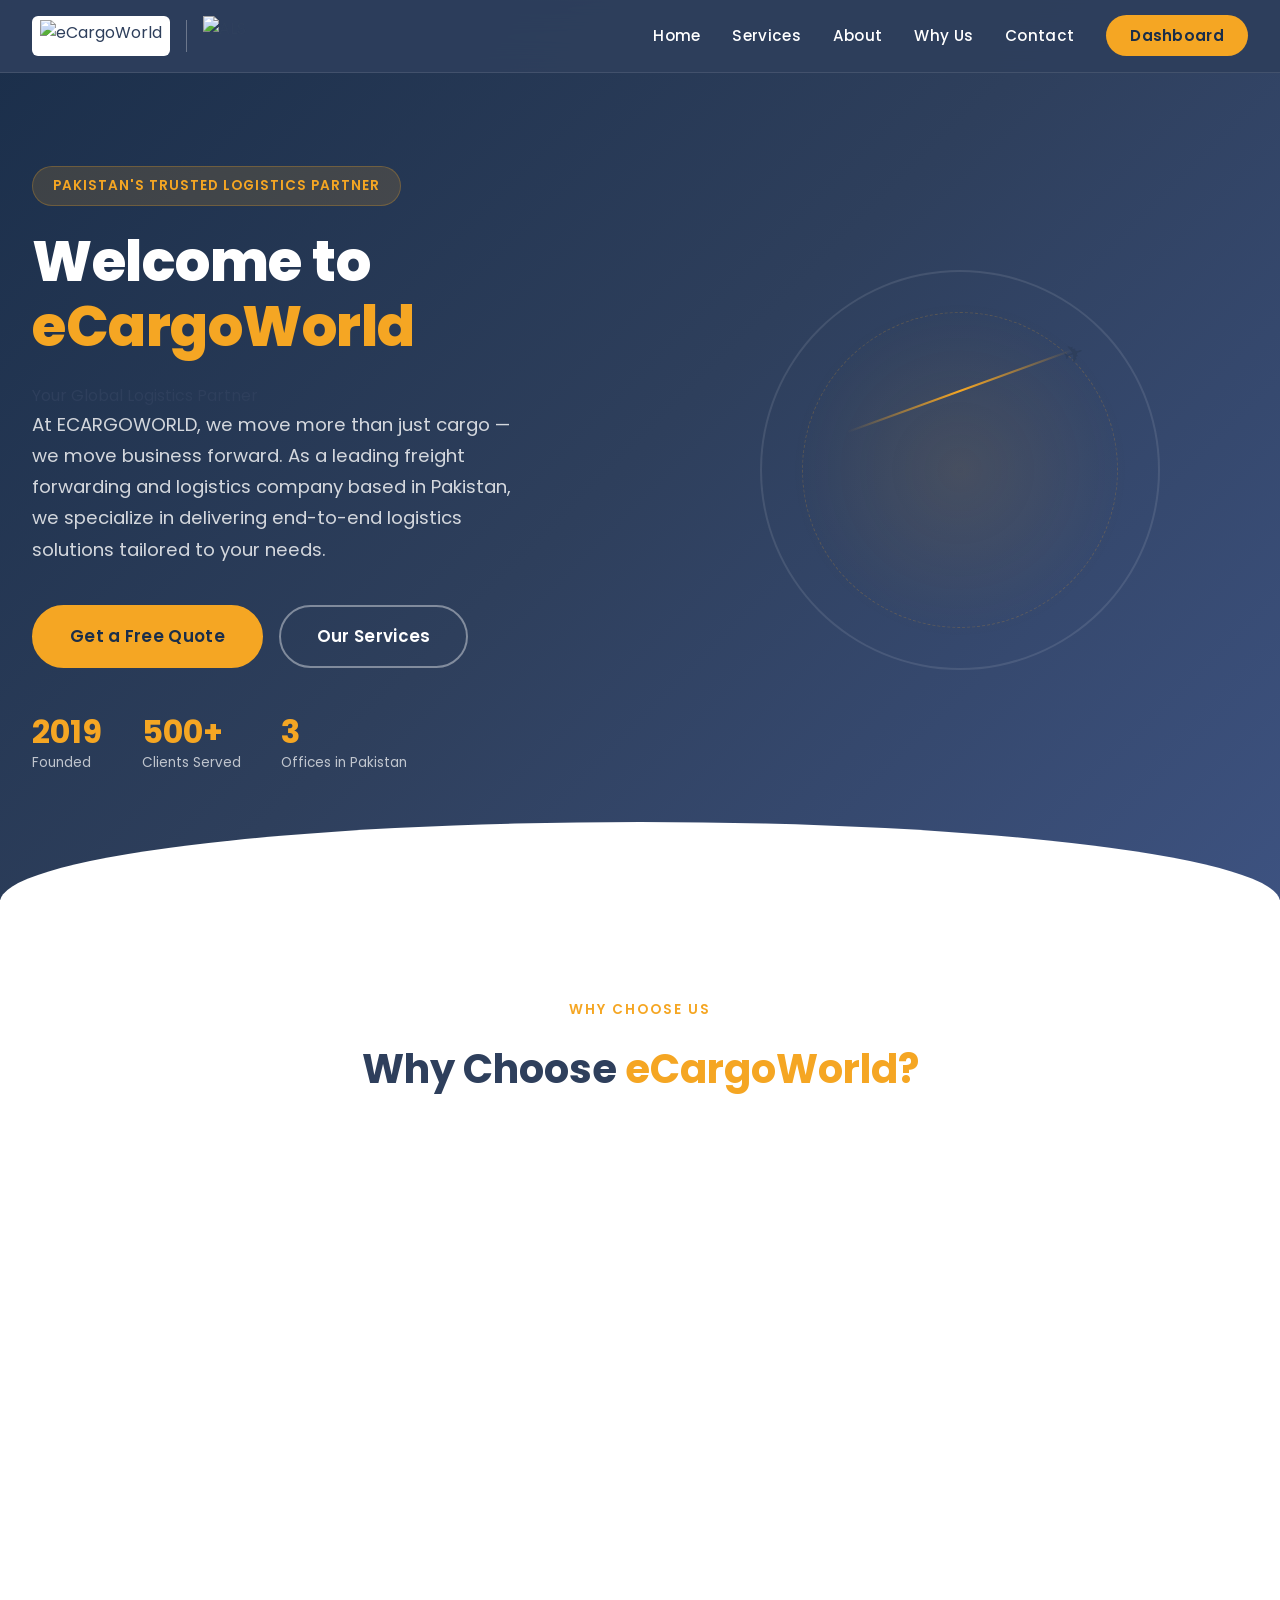
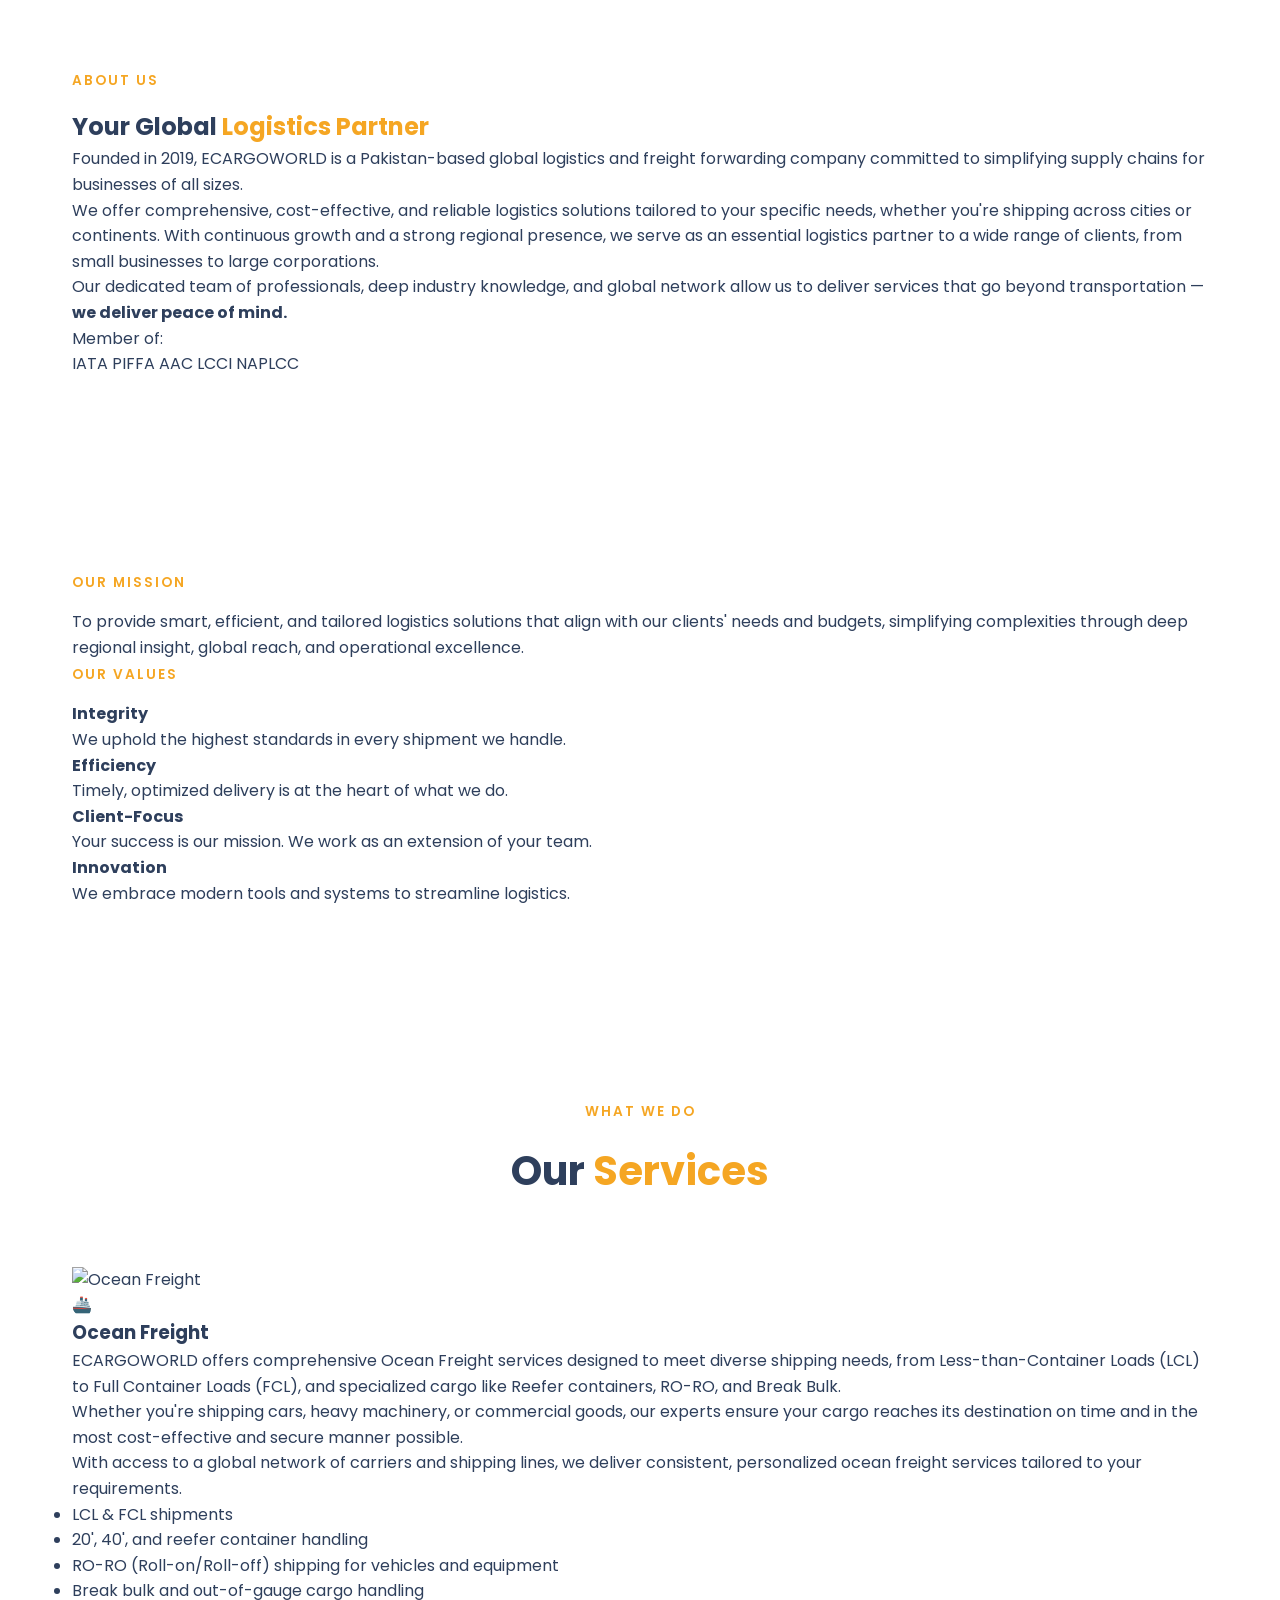
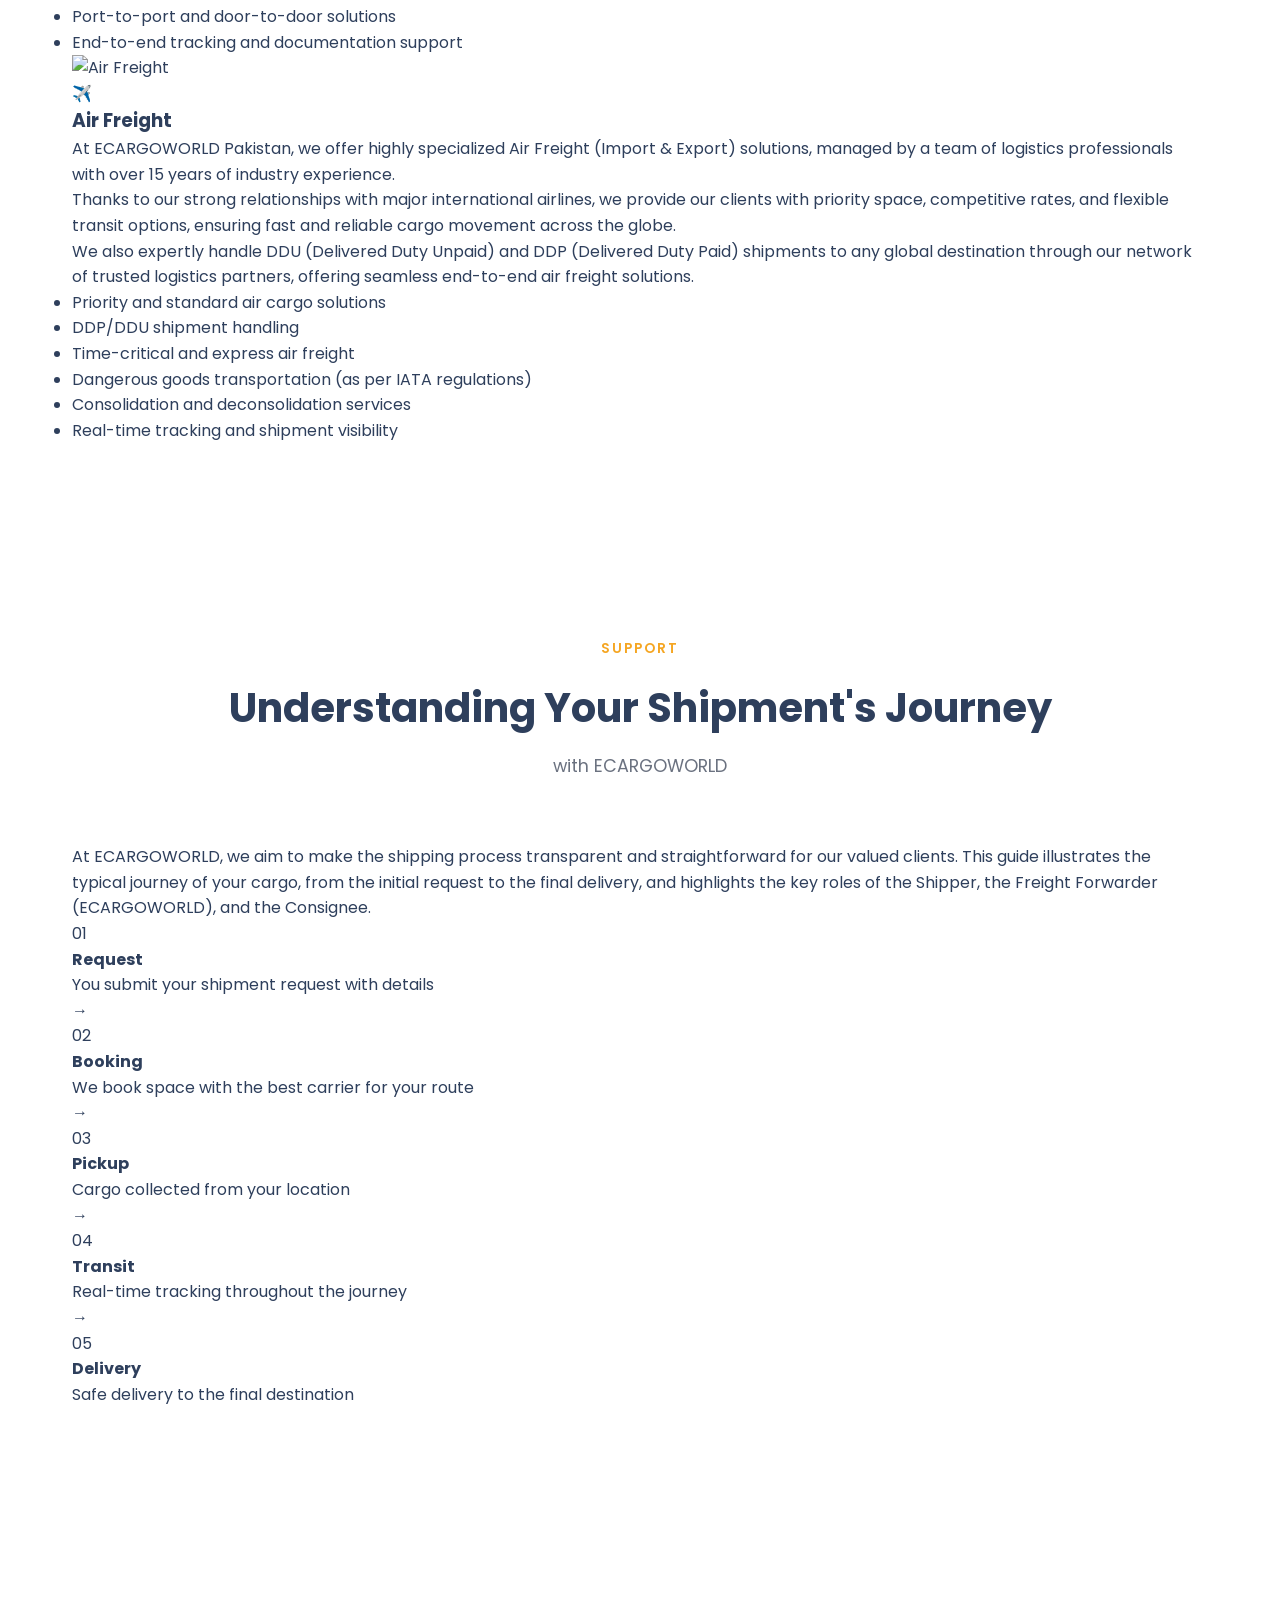
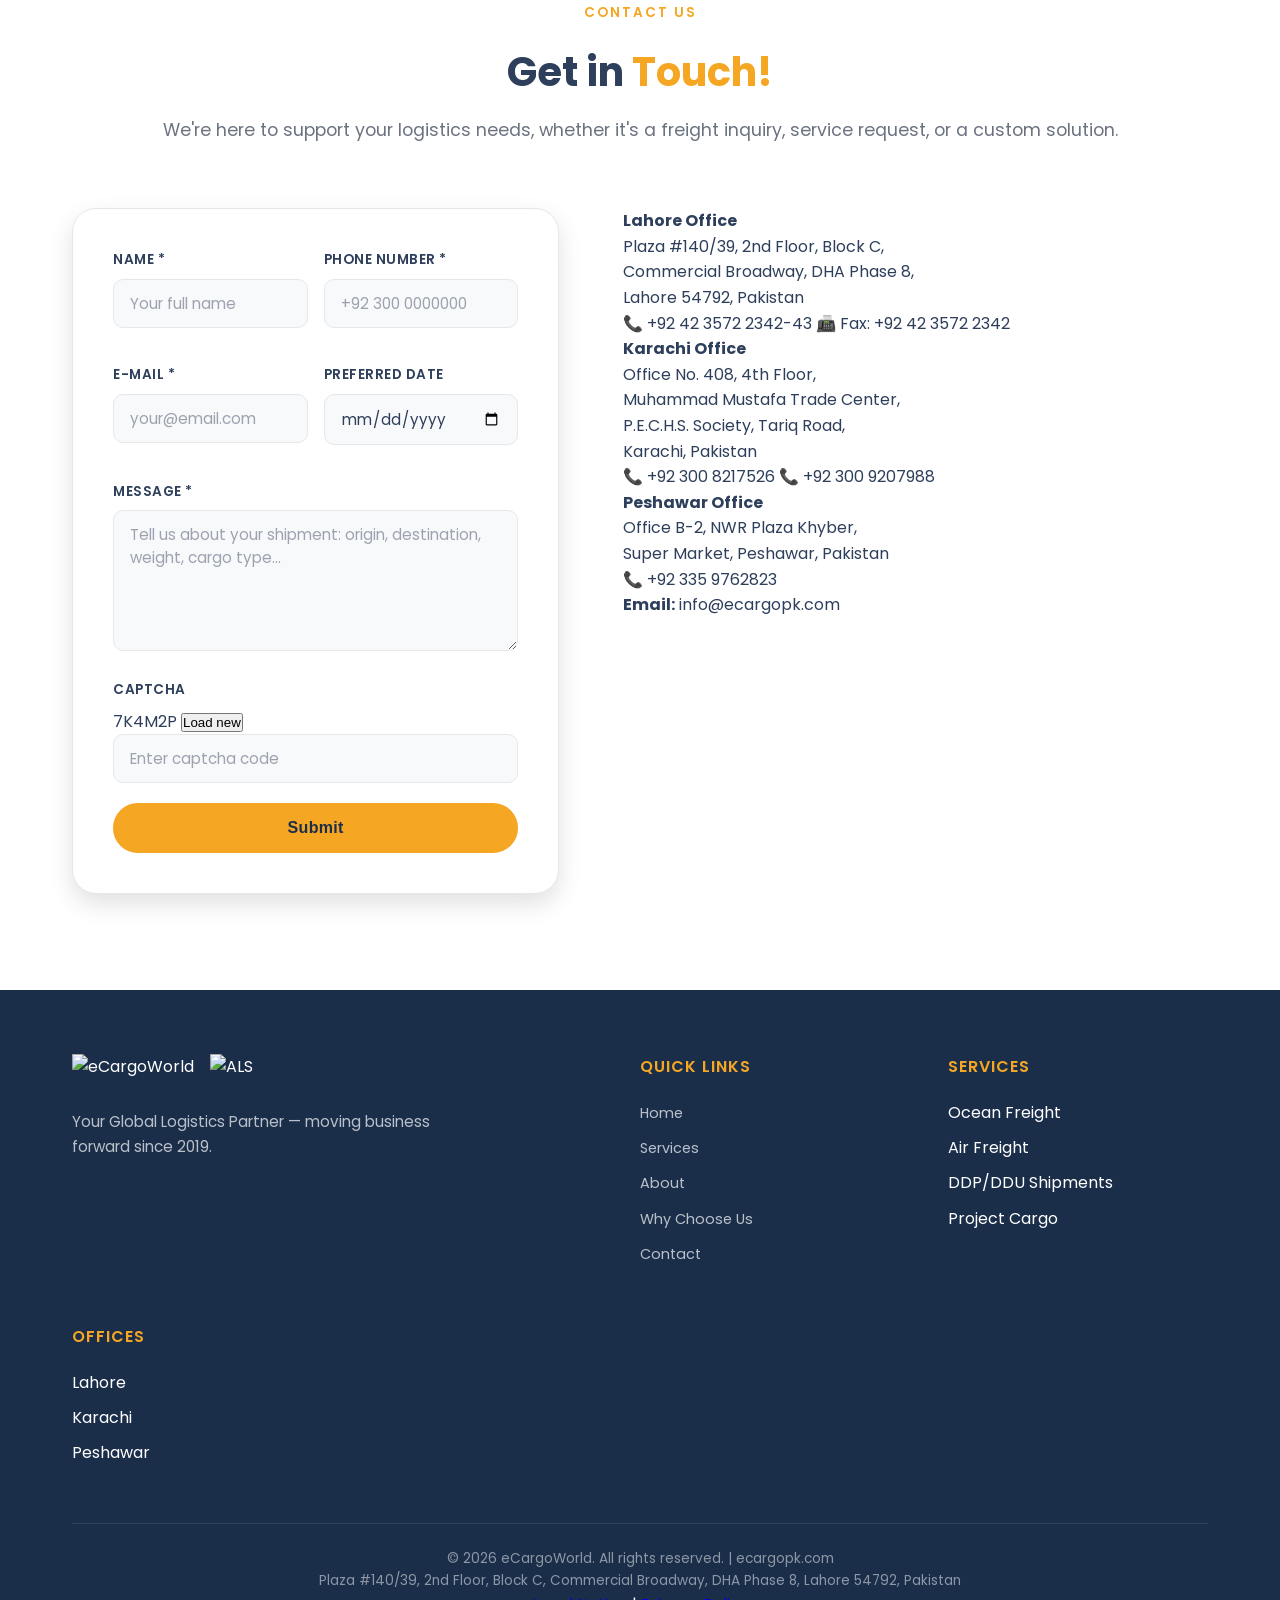
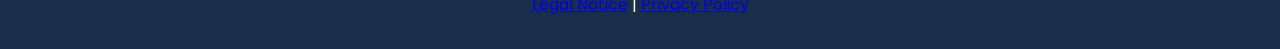
==== index.html @ 66faa6eb "Update index.html" ====
<!DOCTYPE html>
<html lang="en">
<head>
    <meta charset="UTF-8">
    <meta name="viewport" content="width=device-width, initial-scale=1.0">
    <title>eCargoWorld — Your Global Logistics Partner | Freight Forwarding Pakistan</title>
    <meta name="description" content="eCargoWorld is a leading freight forwarding and logistics company based in Pakistan. Air freight, ocean freight, and end-to-end logistics solutions tailored to your needs.">
    <link rel="preconnect" href="https://fonts.googleapis.com">
    <link rel="preconnect" href="https://fonts.gstatic.com" crossorigin>
    <link href="https://fonts.googleapis.com/css2?family=Poppins:wght@300;400;500;600;700;800;900&display=swap" rel="stylesheet">
    <link rel="stylesheet" href="css/main.css">
</head>
<body>

    <!-- ============ NAVBAR ============ -->
    <nav class="navbar" id="navbar">
        <div class="nav-container">
            <div class="nav-logos">
                <img 
                    src="" 
                    alt="eCargoWorld" 
                    class="logo logo-ecw dynamic-image" 
                    id="navLogoEcw"
                    data-slot="logo_ecw_url"
                >
                <span class="logo-divider"></span>
                <img 
                    src="" 
                    alt="ALS" 
                    class="logo logo-als dynamic-image" 
                    id="navLogoAls"
                    data-slot="logo_als_url"
                >
            </div>
            <ul class="nav-links">
                <li><a href="#home">Home</a></li>
                <li><a href="#services">Services</a></li>
                <li><a href="#about">About</a></li>
                <li><a href="#why-us">Why Us</a></li>
                <li><a href="#contact">Contact</a></li>
                <li><a href="app.html" class="nav-cta">Dashboard</a></li>
            </ul>
            <button class="mobile-toggle" aria-label="Menu">
                <span></span><span></span><span></span>
            </button>
        </div>
    </nav>

    <!-- ============ HERO SECTION ============ -->
    <section class="hero" id="home">
        <div class="hero-bg-image dynamic-bg" id="heroBgImage" data-slot="hero_image_url"></div>
        <div class="hero-bg-overlay"></div>
        <div class="hero-container">
            <div class="hero-content">
                <span class="hero-tag">Pakistan's Trusted Logistics Partner</span>
                <h1 class="hero-headline">
                    Welcome to <span class="text-amber">eCargoWorld</span>
                </h1>
                <p class="hero-subtitle">Your Global Logistics Partner</p>
                <p class="hero-subtext">
                    At ECARGOWORLD, we move more than just cargo — we move business forward. 
                    As a leading freight forwarding and logistics company based in Pakistan, 
                    we specialize in delivering end-to-end logistics solutions tailored to your needs.
                </p>
                <div class="hero-ctas">
                    <a href="#contact" class="btn btn-amber btn-lg">Get a Free Quote</a>
                    <a href="#services" class="btn btn-outline btn-lg">Our Services</a>
                </div>
                <div class="hero-stats">
                    <div class="stat-item">
                        <span class="stat-number">2019</span>
                        <span class="stat-label">Founded</span>
                    </div>
                    <div class="stat-item">
                        <span class="stat-number">500+</span>
                        <span class="stat-label">Clients Served</span>
                    </div>
                    <div class="stat-item">
                        <span class="stat-number">3</span>
                        <span class="stat-label">Offices in Pakistan</span>
                    </div>
                </div>
            </div>
            <div class="hero-visual">
                <div class="globe-container" id="heroFallbackVisual">
                    <div class="globe-dots"></div>
                    <div class="plane-trail"></div>
                </div>
            </div>
        </div>
        <div class="hero-arc"></div>
    </section>

    <!-- ============ WHY CHOOSE US ============ -->
    <section class="why-us-section" id="why-us">
        <div class="section-container">
            <div class="section-header">
                <span class="section-tag">Why Choose Us</span>
                <h2>Why Choose <span class="text-amber">eCargoWorld?</span></h2>
            </div>
            <div class="why-grid">
                <div class="why-card">
                    <div class="why-icon-wrap">
                        <svg class="why-icon" viewBox="0 0 24 24" fill="none" stroke="#F5A623" stroke-width="2">
                            <path d="M12 2L2 7l10 5 10-5-10-5z"/>
                            <path d="M2 17l10 5 10-5"/>
                            <path d="M2 12l10 5 10-5"/>
                        </svg>
                    </div>
                    <h3>Customizable Solutions</h3>
                    <p>Tailored logistics for every industry, from small shipments to complex project cargo.</p>
                </div>
                <div class="why-card">
                    <div class="why-icon-wrap">
                        <svg class="why-icon" viewBox="0 0 24 24" fill="none" stroke="#F5A623" stroke-width="2">
                            <circle cx="12" cy="12" r="10"/>
                            <path d="M12 6v6l4 2"/>
                        </svg>
                    </div>
                    <h3>Advanced Tracking</h3>
                    <p>Real-time shipment monitoring and full visibility every step of the way.</p>
                </div>
                <div class="why-card">
                    <div class="why-icon-wrap">
                        <svg class="why-icon" viewBox="0 0 24 24" fill="none" stroke="#F5A623" stroke-width="2">
                            <path d="M12 22s8-4 8-10V5l-8-3-8 3v7c0 6 8 10 8 10z"/>
                            <path d="M9 12l2 2 4-4"/>
                        </svg>
                    </div>
                    <h3>Reliable & Secure</h3>
                    <p>An experienced team committed to ensuring the safe handling and transportation of your goods.</p>
                </div>
                <div class="why-card">
                    <div class="why-icon-wrap">
                        <svg class="why-icon" viewBox="0 0 24 24" fill="none" stroke="#F5A623" stroke-width="2">
                            <line x1="12" y1="1" x2="12" y2="23"/>
                            <path d="M17 5H9.5a3.5 3.5 0 000 7h5a3.5 3.5 0 010 7H6"/>
                        </svg>
                    </div>
                    <h3>Competitive Pricing</h3>
                    <p>Cost-effective shipping and logistics services designed to support your bottom line.</p>
                </div>
            </div>
        </div>
    </section>

    <!-- ============ ABOUT SECTION ============ -->
    <section class="about-section" id="about">
        <div class="about-bg-image dynamic-bg" id="aboutBgImage" data-slot="why_us_image_url"></div>
        <div class="section-container">
            <div class="about-content">
                <span class="section-tag">About Us</span>
                <h2>Your Global <span class="text-amber">Logistics Partner</span></h2>
                <p class="about-intro">
                    Founded in 2019, ECARGOWORLD is a Pakistan-based global logistics and freight forwarding 
                    company committed to simplifying supply chains for businesses of all sizes.
                </p>
                <p>
                    We offer comprehensive, cost-effective, and reliable logistics solutions tailored to your 
                    specific needs, whether you're shipping across cities or continents. With continuous growth 
                    and a strong regional presence, we serve as an essential logistics partner to a wide range 
                    of clients, from small businesses to large corporations.
                </p>
                <p>
                    Our dedicated team of professionals, deep industry knowledge, and global network allow us 
                    to deliver services that go beyond transportation — <strong>we deliver peace of mind.</strong>
                </p>

                <!-- Certifications -->
                <div class="certifications">
                    <span class="cert-label">Member of:</span>
                    <div class="cert-badges">
                        <span class="cert-badge">IATA</span>
                        <span class="cert-badge">PIFFA</span>
                        <span class="cert-badge">AAC</span>
                        <span class="cert-badge">LCCI</span>
                        <span class="cert-badge">NAPLCC</span>
                    </div>
                </div>
            </div>
        </div>
    </section>

    <!-- ============ MISSION & VALUES ============ -->
    <section class="mission-section">
        <div class="section-container">
            <div class="mission-grid">
                <div class="mission-card">
                    <span class="section-tag">Our Mission</span>
                    <p>
                        To provide smart, efficient, and tailored logistics solutions that align with our 
                        clients' needs and budgets, simplifying complexities through deep regional insight, 
                        global reach, and operational excellence.
                    </p>
                </div>
                <div class="values-card">
                    <span class="section-tag">Our Values</span>
                    <div class="values-list">
                        <div class="value-item">
                            <strong>Integrity</strong>
                            <p>We uphold the highest standards in every shipment we handle.</p>
                        </div>
                        <div class="value-item">
                            <strong>Efficiency</strong>
                            <p>Timely, optimized delivery is at the heart of what we do.</p>
                        </div>
                        <div class="value-item">
                            <strong>Client-Focus</strong>
                            <p>Your success is our mission. We work as an extension of your team.</p>
                        </div>
                        <div class="value-item">
                            <strong>Innovation</strong>
                            <p>We embrace modern tools and systems to streamline logistics.</p>
                        </div>
                    </div>
                </div>
            </div>
        </div>
    </section>

    <!-- ============ SERVICES ============ -->
    <section class="services-section" id="services">
        <div class="section-container">
            <div class="section-header">
                <span class="section-tag">What We Do</span>
                <h2>Our <span class="text-amber">Services</span></h2>
            </div>

            <!-- Ocean Freight -->
            <div class="service-block">
                <div class="service-block-content">
                    <div class="service-block-image">
                        <img 
                            src="" 
                            alt="Ocean Freight" 
                            class="dynamic-image"
                            data-slot="service_sea_url"
                        >
                        <div class="service-image-fallback">🚢</div>
                    </div>
                    <div class="service-block-text">
                        <h3>Ocean Freight</h3>
                        <p class="service-intro">
                            ECARGOWORLD offers comprehensive Ocean Freight services designed to meet diverse 
                            shipping needs, from Less-than-Container Loads (LCL) to Full Container Loads (FCL), 
                            and specialized cargo like Reefer containers, RO-RO, and Break Bulk.
                        </p>
                        <p>
                            Whether you're shipping cars, heavy machinery, or commercial goods, our experts 
                            ensure your cargo reaches its destination on time and in the most cost-effective 
                            and secure manner possible.
                        </p>
                        <p>
                            With access to a global network of carriers and shipping lines, we deliver consistent, 
                            personalized ocean freight services tailored to your requirements.
                        </p>
                        <ul class="service-feature-list">
                            <li>LCL & FCL shipments</li>
                            <li>20', 40', and reefer container handling</li>
                            <li>RO-RO (Roll-on/Roll-off) shipping for vehicles and equipment</li>
                            <li>Break bulk and out-of-gauge cargo handling</li>
                            <li>Port-to-port and door-to-door solutions</li>
                            <li>End-to-end tracking and documentation support</li>
                        </ul>
                    </div>
                </div>
            </div>

            <!-- Air Freight -->
            <div class="service-block reverse">
                <div class="service-block-content">
                    <div class="service-block-image">
                        <img 
                            src="" 
                            alt="Air Freight" 
                            class="dynamic-image"
                            data-slot="service_air_url"
                        >
                        <div class="service-image-fallback">✈️</div>
                    </div>
                    <div class="service-block-text">
                        <h3>Air Freight</h3>
                        <p class="service-intro">
                            At ECARGOWORLD Pakistan, we offer highly specialized Air Freight (Import & Export) 
                            solutions, managed by a team of logistics professionals with over 15 years of 
                            industry experience.
                        </p>
                        <p>
                            Thanks to our strong relationships with major international airlines, we provide 
                            our clients with priority space, competitive rates, and flexible transit options, 
                            ensuring fast and reliable cargo movement across the globe.
                        </p>
                        <p>
                            We also expertly handle DDU (Delivered Duty Unpaid) and DDP (Delivered Duty Paid) 
                            shipments to any global destination through our network of trusted logistics partners, 
                            offering seamless end-to-end air freight solutions.
                        </p>
                        <ul class="service-feature-list">
                            <li>Priority and standard air cargo solutions</li>
                            <li>DDP/DDU shipment handling</li>
                            <li>Time-critical and express air freight</li>
                            <li>Dangerous goods transportation (as per IATA regulations)</li>
                            <li>Consolidation and deconsolidation services</li>
                            <li>Real-time tracking and shipment visibility</li>
                        </ul>
                    </div>
                </div>
            </div>
        </div>
    </section>

    <!-- ============ SHIPMENT JOURNEY ============ -->
    <section class="journey-section">
        <div class="section-container">
            <div class="section-header">
                <span class="section-tag">Support</span>
                <h2>Understanding Your Shipment's Journey</h2>
                <p class="journey-subtitle">with ECARGOWORLD</p>
            </div>
            <p class="journey-intro">
                At ECARGOWORLD, we aim to make the shipping process transparent and straightforward for our 
                valued clients. This guide illustrates the typical journey of your cargo, from the initial 
                request to the final delivery, and highlights the key roles of the Shipper, the Freight 
                Forwarder (ECARGOWORLD), and the Consignee.
            </p>
            <div class="journey-steps">
                <div class="journey-step">
                    <div class="step-number">01</div>
                    <h4>Request</h4>
                    <p>You submit your shipment request with details</p>
                </div>
                <div class="journey-arrow">→</div>
                <div class="journey-step">
                    <div class="step-number">02</div>
                    <h4>Booking</h4>
                    <p>We book space with the best carrier for your route</p>
                </div>
                <div class="journey-arrow">→</div>
                <div class="journey-step">
                    <div class="step-number">03</div>
                    <h4>Pickup</h4>
                    <p>Cargo collected from your location</p>
                </div>
                <div class="journey-arrow">→</div>
                <div class="journey-step">
                    <div class="step-number">04</div>
                    <h4>Transit</h4>
                    <p>Real-time tracking throughout the journey</p>
                </div>
                <div class="journey-arrow">→</div>
                <div class="journey-step">
                    <div class="step-number">05</div>
                    <h4>Delivery</h4>
                    <p>Safe delivery to the final destination</p>
                </div>
            </div>
        </div>
    </section>

    <!-- ============ CONTACT SECTION ============ -->
    <section class="contact-section" id="contact">
        <div class="section-container">
            <div class="section-header">
                <span class="section-tag">Contact Us</span>
                <h2>Get in <span class="text-amber">Touch!</span></h2>
                <p>We're here to support your logistics needs, whether it's a freight inquiry, service request, or a custom solution.</p>
            </div>

            <div class="contact-wrapper">
                <!-- Contact Form -->
                <div class="contact-form-wrap">
                    <form class="contact-form" id="quoteForm">
                        <div class="form-row">
                            <div class="form-group">
                                <label for="name">Name *</label>
                                <input type="text" id="name" required placeholder="Your full name">
                            </div>
                            <div class="form-group">
                                <label for="phone">Phone Number *</label>
                                <input type="tel" id="phone" required placeholder="+92 300 0000000">
                            </div>
                        </div>
                        <div class="form-row">
                            <div class="form-group">
                                <label for="email">E-Mail *</label>
                                <input type="email" id="email" required placeholder="your@email.com">
                            </div>
                            <div class="form-group">
                                <label for="date">Preferred Date</label>
                                <input type="date" id="date">
                            </div>
                        </div>
                        <div class="form-group">
                            <label for="message">Message *</label>
                            <textarea id="message" rows="5" required placeholder="Tell us about your shipment: origin, destination, weight, cargo type..."></textarea>
                        </div>
                        <div class="form-group captcha-group">
                            <label>Captcha</label>
                            <div class="captcha-box">
                                <span class="captcha-text" id="captchaText">7K4M2P</span>
                                <button type="button" class="captcha-refresh" id="captchaRefresh">Load new</button>
                            </div>
                            <input type="text" id="captchaInput" required placeholder="Enter captcha code">
                        </div>
                        <button type="submit" class="btn btn-amber btn-full">Submit</button>
                    </form>
                </div>

                <!-- Office Locations -->
                <div class="offices-wrap">
                    <div class="office-card">
                        <h4>Lahore Office</h4>
                        <p class="office-address">
                            Plaza #140/39, 2nd Floor, Block C,<br>
                            Commercial Broadway, DHA Phase 8,<br>
                            Lahore 54792, Pakistan
                        </p>
                        <div class="office-contact">
                            <span>📞 +92 42 3572 2342-43</span>
                            <span>📠 Fax: +92 42 3572 2342</span>
                        </div>
                    </div>
                    <div class="office-card">
                        <h4>Karachi Office</h4>
                        <p class="office-address">
                            Office No. 408, 4th Floor,<br>
                            Muhammad Mustafa Trade Center,<br>
                            P.E.C.H.S. Society, Tariq Road,<br>
                            Karachi, Pakistan
                        </p>
                        <div class="office-contact">
                            <span>📞 +92 300 8217526</span>
                            <span>📞 +92 300 9207988</span>
                        </div>
                    </div>
                    <div class="office-card">
                        <h4>Peshawar Office</h4>
                        <p class="office-address">
                            Office B-2, NWR Plaza Khyber,<br>
                            Super Market, Peshawar, Pakistan
                        </p>
                        <div class="office-contact">
                            <span>📞 +92 335 9762823</span>
                        </div>
                    </div>
                    <div class="office-email">
                        <strong>Email:</strong> info@ecargopk.com
                    </div>
                </div>
            </div>
        </div>
    </section>

    <!-- ============ FOOTER ============ -->
    <footer class="footer">
        <div class="footer-container">
            <div class="footer-top">
                <div class="footer-brand">
                    <div class="footer-logos">
                        <img src="" alt="eCargoWorld" class="footer-logo dynamic-image" data-slot="logo_ecw_url">
                        <img src="" alt="ALS" class="footer-logo dynamic-image" data-slot="logo_als_url">
                    </div>
                    <p>Your Global Logistics Partner — moving business forward since 2019.</p>
                </div>
                <div class="footer-links">
                    <h4>Quick Links</h4>
                    <ul>
                        <li><a href="#home">Home</a></li>
                        <li><a href="#services">Services</a></li>
                        <li><a href="#about">About</a></li>
                        <li><a href="#why-us">Why Choose Us</a></li>
                        <li><a href="#contact">Contact</a></li>
                    </ul>
                </div>
                <div class="footer-links">
                    <h4>Services</h4>
                    <ul>
                        <li>Ocean Freight</li>
                        <li>Air Freight</li>
                        <li>DDP/DDU Shipments</li>
                        <li>Project Cargo</li>
                    </ul>
                </div>
                <div class="footer-links">
                    <h4>Offices</h4>
                    <ul>
                        <li>Lahore</li>
                        <li>Karachi</li>
                        <li>Peshawar</li>
                    </ul>
                </div>
            </div>
            <div class="footer-bottom">
                <p>&copy; 2026 eCargoWorld. All rights reserved. | ecargopk.com</p>
                <p class="footer-address">
                    Plaza #140/39, 2nd Floor, Block C, Commercial Broadway, DHA Phase 8, Lahore 54792, Pakistan
                </p>
                <div class="footer-legal">
                    <a href="#">Legal Notice</a>
                    <span>|</span>
                    <a href="#">Privacy Policy</a>
                </div>
            </div>
        </div>
    </footer>

    <!-- ============ SCRIPTS ============ -->
    <script src="js/supabase.js"></script>
    <script src="js/store.js" type="module"></script>
    <script src="js/main.js"></script>
</body>
</html>
---- css/main.css ----
/* ============================================
   ALS eCargoWorld — Main Stylesheet
   Brand: #2E3F5C (navy) + #F5A623 (amber)
   ============================================ */

:root {
    --primary: #2E3F5C;
    --primary-light: #3D5280;
    --primary-dark: #1A2E4A;
    --accent: #F5A623;
    --accent-light: #F7BC52;
    --accent-dark: #D4890E;
    --white: #FFFFFF;
    --off-white: #F8F9FB;
    --gray-100: #F3F4F6;
    --gray-200: #E5E7EB;
    --gray-400: #9CA3AF;
    --gray-600: #4B5563;
    --gray-800: #1F2937;
    --text-dark: #2E3F5C;
    --text-light: #FFFFFF;
    --text-muted: #6B7280;
    --shadow-sm: 0 1px 2px rgba(0,0,0,0.05);
    --shadow: 0 4px 6px rgba(0,0,0,0.07);
    --shadow-lg: 0 10px 25px rgba(0,0,0,0.12);
    --shadow-xl: 0 20px 50px rgba(0,0,0,0.15);
    --radius-sm: 6px;
    --radius: 10px;
    --radius-lg: 16px;
    --radius-xl: 24px;
    --transition: 0.3s cubic-bezier(0.4, 0, 0.2, 1);
}

/* Reset */
*, *::before, *::after {
    margin: 0;
    padding: 0;
    box-sizing: border-box;
}

html {
    scroll-behavior: smooth;
    font-size: 16px;
}

body {
    font-family: 'Poppins', -apple-system, BlinkMacSystemFont, 'Segoe UI', sans-serif;
    color: var(--text-dark);
    line-height: 1.6;
    overflow-x: hidden;
    background: var(--white);
}

/* ============================================
   NAVBAR
   ============================================ */
.navbar {
    position: fixed;
    top: 0;
    left: 0;
    right: 0;
    z-index: 1000;
    background: rgba(46, 63, 92, 0.95);
    backdrop-filter: blur(20px);
    border-bottom: 1px solid rgba(255,255,255,0.1);
    transition: var(--transition);
    padding: 0;
}

.navbar.scrolled {
    background: rgba(26, 46, 74, 0.98);
    box-shadow: var(--shadow-lg);
}

.nav-container {
    max-width: 1280px;
    margin: 0 auto;
    padding: 0 2rem;
    display: flex;
    align-items: center;
    justify-content: space-between;
    height: 72px;
}

.nav-logos {
    display: flex;
    align-items: center;
    gap: 16px;
}

.logo {
    height: 40px;
    width: auto;
    object-fit: contain;
}

.logo-ecw {
    background: var(--white);
    padding: 4px 8px;
    border-radius: var(--radius-sm);
}

.logo-divider {
    width: 1px;
    height: 32px;
    background: rgba(255,255,255,0.3);
}

.nav-links {
    display: flex;
    list-style: none;
    gap: 2rem;
    align-items: center;
}

.nav-links a {
    color: var(--text-light);
    text-decoration: none;
    font-weight: 500;
    font-size: 0.95rem;
    letter-spacing: 0.3px;
    transition: var(--transition);
    position: relative;
}

.nav-links a::after {
    content: '';
    position: absolute;
    bottom: -4px;
    left: 0;
    width: 0;
    height: 2px;
    background: var(--accent);
    transition: var(--transition);
}

.nav-links a:hover::after {
    width: 100%;
}

.nav-cta {
    background: var(--accent) !important;
    color: var(--primary-dark) !important;
    padding: 10px 24px !important;
    border-radius: 50px !important;
    font-weight: 600 !important;
    transition: var(--transition) !important;
}

.nav-cta:hover {
    background: var(--accent-light) !important;
    transform: translateY(-1px);
    box-shadow: 0 4px 15px rgba(245, 166, 35, 0.4);
}

.nav-cta::after {
    display: none !important;
}

/* Mobile Toggle */
.mobile-toggle {
    display: none;
    flex-direction: column;
    gap: 5px;
    background: none;
    border: none;
    cursor: pointer;
    padding: 5px;
}

.mobile-toggle span {
    width: 28px;
    height: 2px;
    background: var(--white);
    border-radius: 2px;
    transition: var(--transition);
}

/* ============================================
   HERO SECTION
   ============================================ */
.hero {
    position: relative;
    min-height: 100vh;
    background: linear-gradient(135deg, var(--primary-dark) 0%, var(--primary) 50%, var(--primary-light) 100%);
    display: flex;
    align-items: center;
    overflow: hidden;
}

.hero-bg-pattern {
    position: absolute;
    inset: 0;
    background-image: 
        radial-gradient(circle at 20% 50%, rgba(245, 166, 35, 0.08) 0%, transparent 50%),
        radial-gradient(circle at 80% 20%, rgba(255,255,255,0.03) 0%, transparent 40%);
    pointer-events: none;
}

.hero-swoosh {
    position: absolute;
    top: -50%;
    right: -20%;
    width: 80%;
    height: 200%;
    background: linear-gradient(135deg, transparent 40%, rgba(245, 166, 35, 0.06) 50%, transparent 60%);
    transform: rotate(-15deg);
    pointer-events: none;
}

.hero-container {
    max-width: 1280px;
    margin: 0 auto;
    padding: 120px 2rem 80px;
    display: grid;
    grid-template-columns: 1fr 1fr;
    gap: 4rem;
    align-items: center;
    position: relative;
    z-index: 1;
}

.hero-tag {
    display: inline-block;
    background: rgba(245, 166, 35, 0.15);
    color: var(--accent);
    padding: 8px 20px;
    border-radius: 50px;
    font-size: 0.85rem;
    font-weight: 600;
    letter-spacing: 1px;
    text-transform: uppercase;
    margin-bottom: 1.5rem;
    border: 1px solid rgba(245, 166, 35, 0.25);
}

.hero-headline {
    font-size: 3.5rem;
    font-weight: 800;
    line-height: 1.15;
    color: var(--text-light);
    margin-bottom: 1.5rem;
    letter-spacing: -0.5px;
}

.text-amber {
    color: var(--accent);
}

.hero-subtext {
    font-size: 1.15rem;
    color: rgba(255,255,255,0.8);
    margin-bottom: 2.5rem;
    max-width: 500px;
    line-height: 1.7;
}

.hero-ctas {
    display: flex;
    gap: 1rem;
    margin-bottom: 3rem;
    flex-wrap: wrap;
}

/* Buttons */
.btn {
    display: inline-flex;
    align-items: center;
    justify-content: center;
    padding: 14px 32px;
    border-radius: 50px;
    font-weight: 600;
    font-size: 1rem;
    text-decoration: none;
    cursor: pointer;
    border: 2px solid transparent;
    transition: var(--transition);
    letter-spacing: 0.3px;
}

.btn-lg {
    padding: 16px 36px;
    font-size: 1.05rem;
}

.btn-amber {
    background: var(--accent);
    color: var(--primary-dark);
    border-color: var(--accent);
}

.btn-amber:hover {
    background: var(--accent-light);
    transform: translateY(-2px);
    box-shadow: 0 8px 25px rgba(245, 166, 35, 0.35);
}

.btn-outline {
    background: transparent;
    color: var(--white);
    border-color: rgba(255,255,255,0.4);
}

.btn-outline:hover {
    border-color: var(--white);
    background: rgba(255,255,255,0.08);
}

.btn-full {
    width: 100%;
}

/* Hero Stats */
.hero-stats {
    display: flex;
    gap: 2.5rem;
}

.stat-item {
    display: flex;
    flex-direction: column;
}

.stat-number {
    font-size: 2rem;
    font-weight: 700;
    color: var(--accent);
    line-height: 1;
}

.stat-label {
    font-size: 0.85rem;
    color: rgba(255,255,255,0.7);
    margin-top: 4px;
}

/* Hero Visual */
.hero-visual {
    display: flex;
    align-items: center;
    justify-content: center;
}

.globe-container {
    width: 400px;
    height: 400px;
    position: relative;
}

.globe-dots {
    width: 100%;
    height: 100%;
    border-radius: 50%;
    background: radial-gradient(circle at 50% 50%, rgba(245, 166, 35, 0.1) 0%, transparent 60%);
    border: 2px solid rgba(255,255,255,0.1);
    position: relative;
}

.globe-dots::before {
    content: '';
    position: absolute;
    inset: 10%;
    border-radius: 50%;
    border: 1px dashed rgba(245, 166, 35, 0.2);
    animation: spin 60s linear infinite;
}

.plane-trail {
    position: absolute;
    top: 30%;
    left: 20%;
    width: 60%;
    height: 2px;
    background: linear-gradient(90deg, transparent, var(--accent), transparent);
    transform: rotate(-20deg);
}

.plane-trail::after {
    content: '✈';
    position: absolute;
    right: -10px;
    top: -14px;
    font-size: 24px;
    animation: fly 4s ease-in-out infinite;
}

@keyframes spin {
    from { transform: rotate(0deg); }
    to { transform: rotate(360deg); }
}

@keyframes fly {
    0%, 100% { transform: translateX(0); }
    50% { transform: translateX(-20px); }
}

/* Hero Arc */
.hero-arc {
    position: absolute;
    bottom: -2px;
    left: 0;
    right: 0;
    height: 80px;
    background: var(--white);
    border-radius: 50% 50% 0 0 / 100% 100% 0 0;
}

/* ============================================
   SECTION SHARED STYLES
   ============================================ */
.section-container {
    max-width: 1200px;
    margin: 0 auto;
    padding: 6rem 2rem;
}

.section-header {
    text-align: center;
    margin-bottom: 4rem;
}

.section-header.light h2 {
    color: var(--text-light);
}

.section-tag {
    display: inline-block;
    color: var(--accent);
    font-weight: 600;
    font-size: 0.85rem;
    text-transform: uppercase;
    letter-spacing: 2px;
    margin-bottom: 1rem;
}

.section-header h2 {
    font-size: 2.5rem;
    font-weight: 700;
    color: var(--primary);
    margin-bottom: 0.75rem;
}

.section-header.light h2 {
    color: var(--text-light);
}

.section-header p {
    color: var(--text-muted);
    font-size: 1.1rem;
}

/* ============================================
   SERVICES SECTION
   ============================================ */
.services {
    background: var(--white);
}

.services-grid {
    display: grid;
    grid-template-columns: repeat(4, 1fr);
    gap: 1.5rem;
}

.service-card {
    background: var(--white);
    border: 1px solid var(--gray-200);
    border-radius: var(--radius-lg);
    padding: 2rem;
    transition: var(--transition);
    position: relative;
    overflow: hidden;
}

.service-card::before {
    content: '';
    position: absolute;
    top: 0;
    left: 0;
    right: 0;
    height: 3px;
    background: var(--accent);
    transform: scaleX(0);
    transition: var(--transition);
}

.service-card:hover {
    transform: translateY(-8px);
    box-shadow: var(--shadow-xl);
    border-color: transparent;
}

.service-card:hover::before {
    transform: scaleX(1);
}

.service-icon {
    font-size: 2.5rem;
    margin-bottom: 1.25rem;
}

.service-card h3 {
    font-size: 1.2rem;
    font-weight: 600;
    color: var(--primary);
    margin-bottom: 0.75rem;
}

.service-card p {
    color: var(--text-muted);
    font-size: 0.9rem;
    margin-bottom: 1rem;
    line-height: 1.6;
}

.service-features {
    list-style: none;
}

.service-features li {
    font-size: 0.85rem;
    color: var(--text-muted);
    padding: 4px 0;
    padding-left: 20px;
    position: relative;
}

.service-features li::before {
    content: '→';
    position: absolute;
    left: 0;
    color: var(--accent);
    font-weight: 600;
}

/* ============================================
   WHY US SECTION
   ============================================ */
.why-us {
    position: relative;
    background: linear-gradient(180deg, var(--primary-dark) 0%, var(--primary) 100%);
    overflow: hidden;
}

.why-us-bg {
    position: absolute;
    inset: 0;
    background: 
        radial-gradient(circle at 30% 70%, rgba(245, 166, 35, 0.05) 0%, transparent 40%);
    pointer-events: none;
}

.why-grid {
    display: grid;
    grid-template-columns: repeat(4, 1fr);
    gap: 1.5rem;
    position: relative;
    z-index: 1;
}

.why-card {
    background: rgba(255,255,255,0.05);
    border: 1px solid rgba(255,255,255,0.1);
    border-radius: var(--radius-lg);
    padding: 2rem;
    text-align: center;
    transition: var(--transition);
    backdrop-filter: blur(10px);
}

.why-card:hover {
    background: rgba(255,255,255,0.1);
    transform: translateY(-5px);
    border-color: rgba(245, 166, 35, 0.3);
}

.why-icon-wrap {
    width: 64px;
    height: 64px;
    margin: 0 auto 1.25rem;
    background: rgba(245, 166, 35, 0.12);
    border-radius: 50%;
    display: flex;
    align-items: center;
    justify-content: center;
}

.why-icon {
    width: 32px;
    height: 32px;
}

.why-card h3 {
    color: var(--text-light);
    font-size: 1.1rem;
    font-weight: 600;
    margin-bottom: 0.75rem;
}

.why-card p {
    color: rgba(255,255,255,0.7);
    font-size: 0.9rem;
    line-height: 1.6;
}

/* ============================================
   CONTACT SECTION
   ============================================ */
.contact {
    background: var(--off-white);
}

.contact-wrapper {
    display: grid;
    grid-template-columns: 1fr 1.2fr;
    gap: 4rem;
    align-items: start;
}

.contact-info h2 {
    font-size: 2.5rem;
    font-weight: 700;
    color: var(--primary);
    margin-bottom: 1rem;
}

.contact-info p {
    color: var(--text-muted);
    font-size: 1rem;
    margin-bottom: 2rem;
}

.contact-details {
    display: flex;
    flex-direction: column;
    gap: 1.25rem;
}

.contact-item {
    display: flex;
    align-items: center;
    gap: 1rem;
}

.contact-icon {
    font-size: 1.5rem;
    width: 48px;
    height: 48px;
    background: rgba(245, 166, 35, 0.1);
    border-radius: 50%;
    display: flex;
    align-items: center;
    justify-content: center;
    flex-shrink: 0;
}

.contact-item div {
    display: flex;
    flex-direction: column;
}

.contact-item strong {
    font-size: 0.85rem;
    color: var(--text-muted);
    text-transform: uppercase;
    letter-spacing: 1px;
}

.contact-item span {
    color: var(--primary);
    font-weight: 500;
}

/* Contact Form */
.contact-form {
    background: var(--white);
    padding: 2.5rem;
    border-radius: var(--radius-xl);
    box-shadow: var(--shadow-lg);
    border: 1px solid var(--gray-200);
}

.form-row {
    display: grid;
    grid-template-columns: 1fr 1fr;
    gap: 1rem;
    margin-bottom: 1rem;
}

.form-group {
    margin-bottom: 1.25rem;
}

.form-group label {
    display: block;
    font-size: 0.85rem;
    font-weight: 600;
    color: var(--primary);
    margin-bottom: 0.5rem;
    text-transform: uppercase;
    letter-spacing: 0.5px;
}

.form-group input,
.form-group select,
.form-group textarea {
    width: 100%;
    padding: 12px 16px;
    border: 1.5px solid var(--gray-200);
    border-radius: var(--radius);
    font-family: inherit;
    font-size: 0.95rem;
    color: var(--text-dark);
    transition: var(--transition);
    background: var(--off-white);
}

.form-group input:focus,
.form-group select:focus,
.form-group textarea:focus {
    outline: none;
    border-color: var(--accent);
    box-shadow: 0 0 0 3px rgba(245, 166, 35, 0.1);
    background: var(--white);
}

.form-group input::placeholder,
.form-group textarea::placeholder {
    color: var(--gray-400);
}

/* ============================================
   FOOTER
   ============================================ */
.footer {
    position: relative;
    background: var(--primary-dark);
    color: var(--text-light);
    overflow: hidden;
}

.footer-swoosh {
    position: absolute;
    top: 0;
    right: -10%;
    width: 50%;
    height: 100%;
    background: linear-gradient(135deg, transparent, rgba(245, 166, 35, 0.03), transparent);
    transform: skewX(-15deg);
    pointer-events: none;
}

.footer-container {
    max-width: 1200px;
    margin: 0 auto;
    padding: 4rem 2rem 2rem;
    position: relative;
    z-index: 1;
}

.footer-top {
    display: grid;
    grid-template-columns: 2fr 1fr 1fr;
    gap: 3rem;
    margin-bottom: 3rem;
}

.footer-logos {
    display: flex;
    gap: 16px;
    align-items: center;
    margin-bottom: 1.25rem;
}

.footer-logo {
    height: 36px;
    width: auto;
}

.footer-brand p {
    color: rgba(255,255,255,0.7);
    font-size: 0.95rem;
    max-width: 400px;
}

.footer-links h4 {
    color: var(--accent);
    font-size: 1rem;
    font-weight: 600;
    margin-bottom: 1.25rem;
    text-transform: uppercase;
    letter-spacing: 1px;
}

.footer-links ul {
    list-style: none;
}

.footer-links li {
    margin-bottom: 0.6rem;
}

.footer-links a {
    color: rgba(255,255,255,0.7);
    text-decoration: none;
    font-size: 0.9rem;
    transition: var(--transition);
}

.footer-links a:hover {
    color: var(--accent);
    padding-left: 5px;
}

.footer-bottom {
    border-top: 1px solid rgba(255,255,255,0.1);
    padding-top: 1.5rem;
    text-align: center;
}

.footer-bottom p {
    color: rgba(255,255,255,0.5);
    font-size: 0.85rem;
}

/* ============================================
   RESPONSIVE
   ============================================ */
@media (max-width: 1024px) {
    .services-grid,
    .why-grid {
        grid-template-columns: repeat(2, 1fr);
    }

    .hero-container {
        grid-template-columns: 1fr;
        text-align: center;
        gap: 2rem;
    }

    .hero-subtext {
        max-width: 100%;
    }

    .hero-ctas {
        justify-content: center;
    }

    .hero-stats {
        justify-content: center;
    }

    .hero-visual {
        display: none;
    }

    .hero-headline {
        font-size: 2.5rem;
    }

    .contact-wrapper {
        grid-template-columns: 1fr;
    }
}

@media (max-width: 768px) {
    .nav-links {
        display: none;
        position: absolute;
        top: 72px;
        left: 0;
        right: 0;
        background: var(--primary-dark);
        flex-direction: column;
        padding: 2rem;
        gap: 1.25rem;
    }

    .nav-links.active {
        display: flex;
    }

    .mobile-toggle {
        display: flex;
    }

    .services-grid,
    .why-grid {
        grid-template-columns: 1fr;
    }

    .form-row {
        grid-template-columns: 1fr;
    }

    .footer-top {
        grid-template-columns: 1fr;
        gap: 2rem;
    }

    .hero-headline {
        font-size: 2rem;
    }

    .section-header h2 {
        font-size: 1.8rem;
    }
}
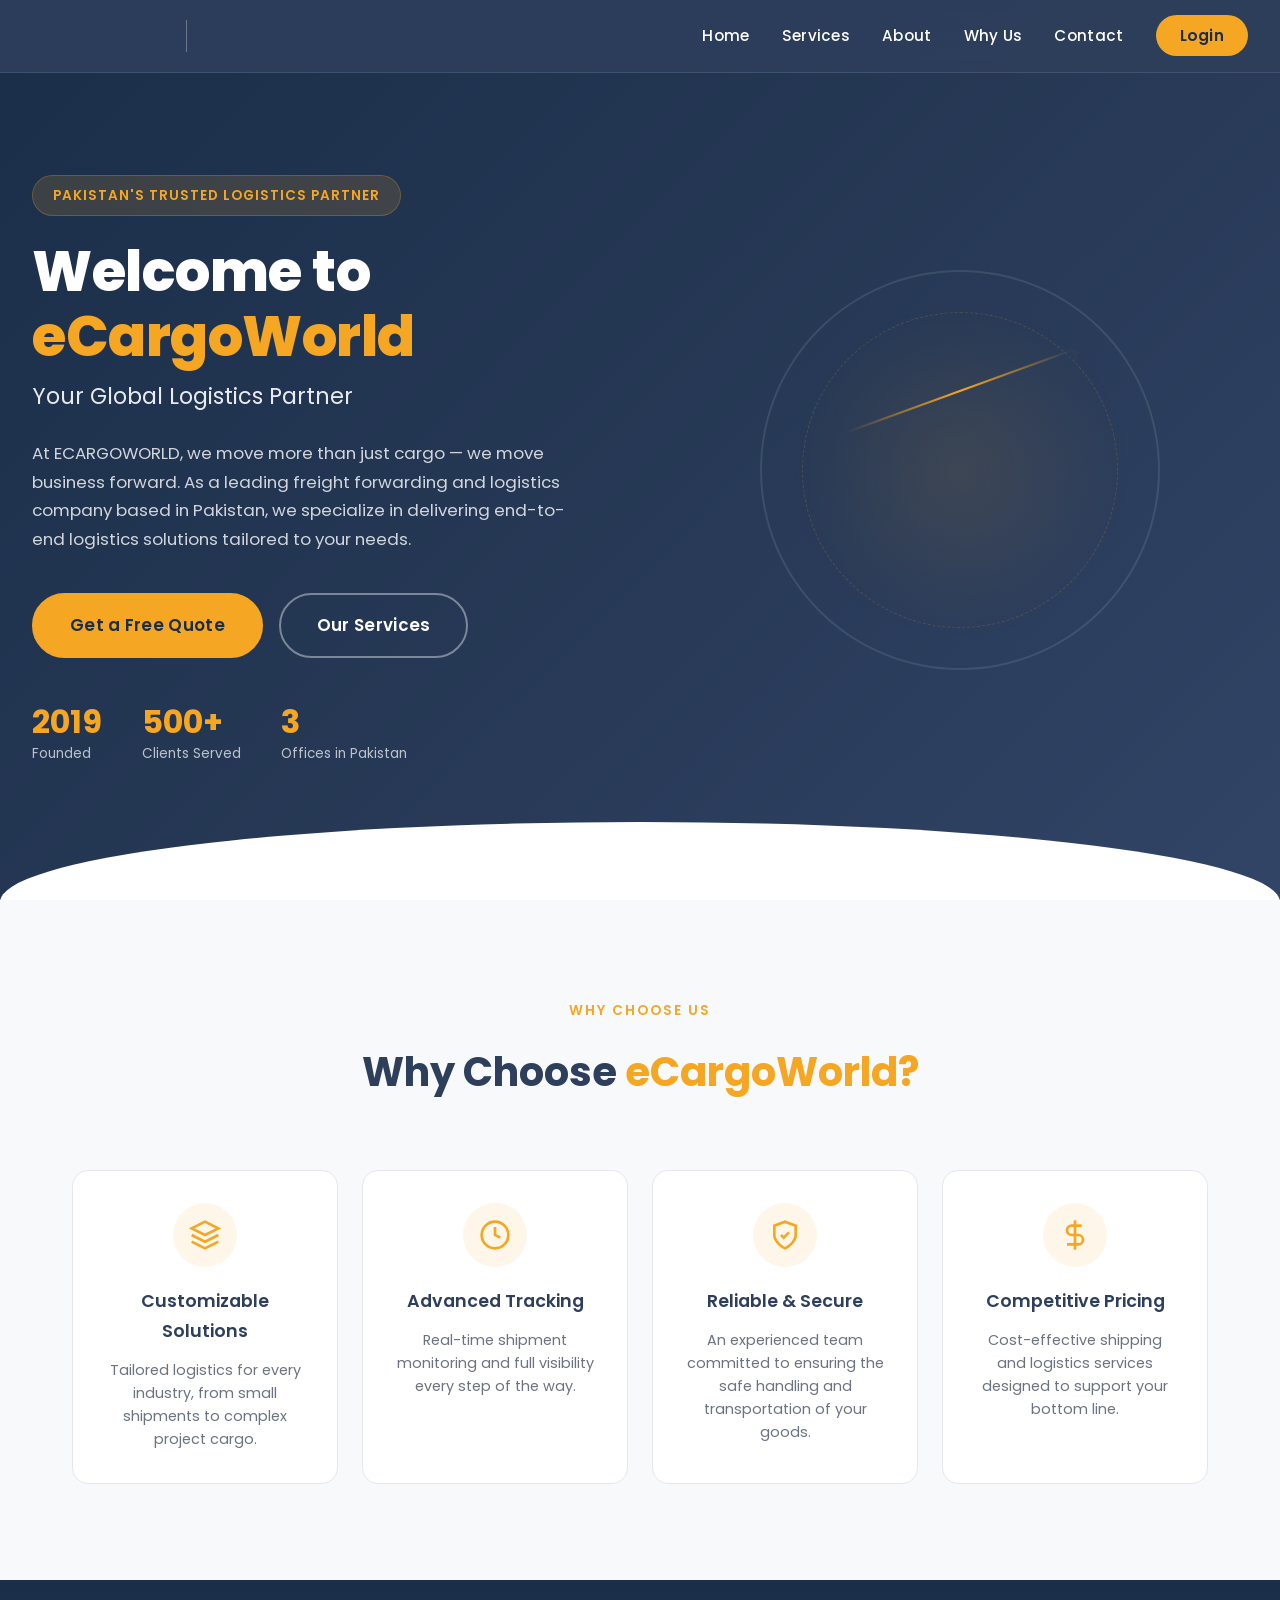
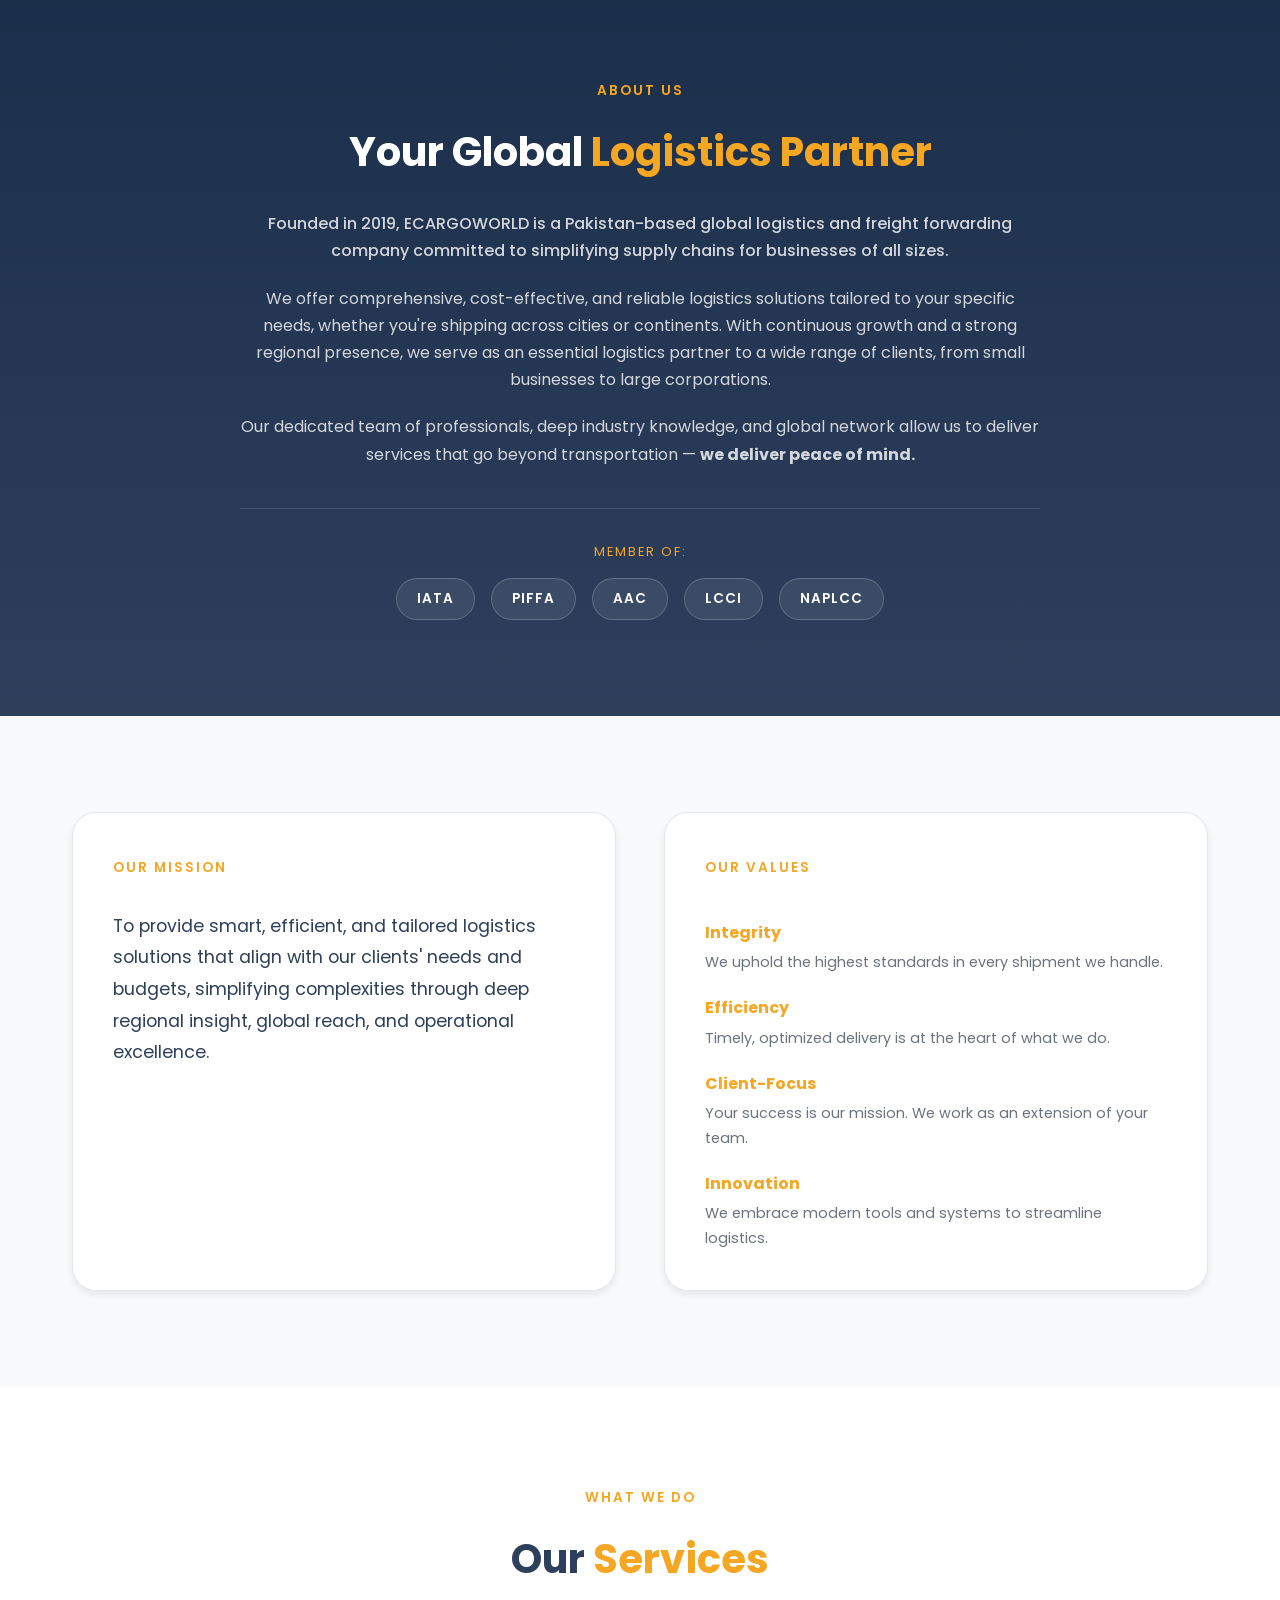
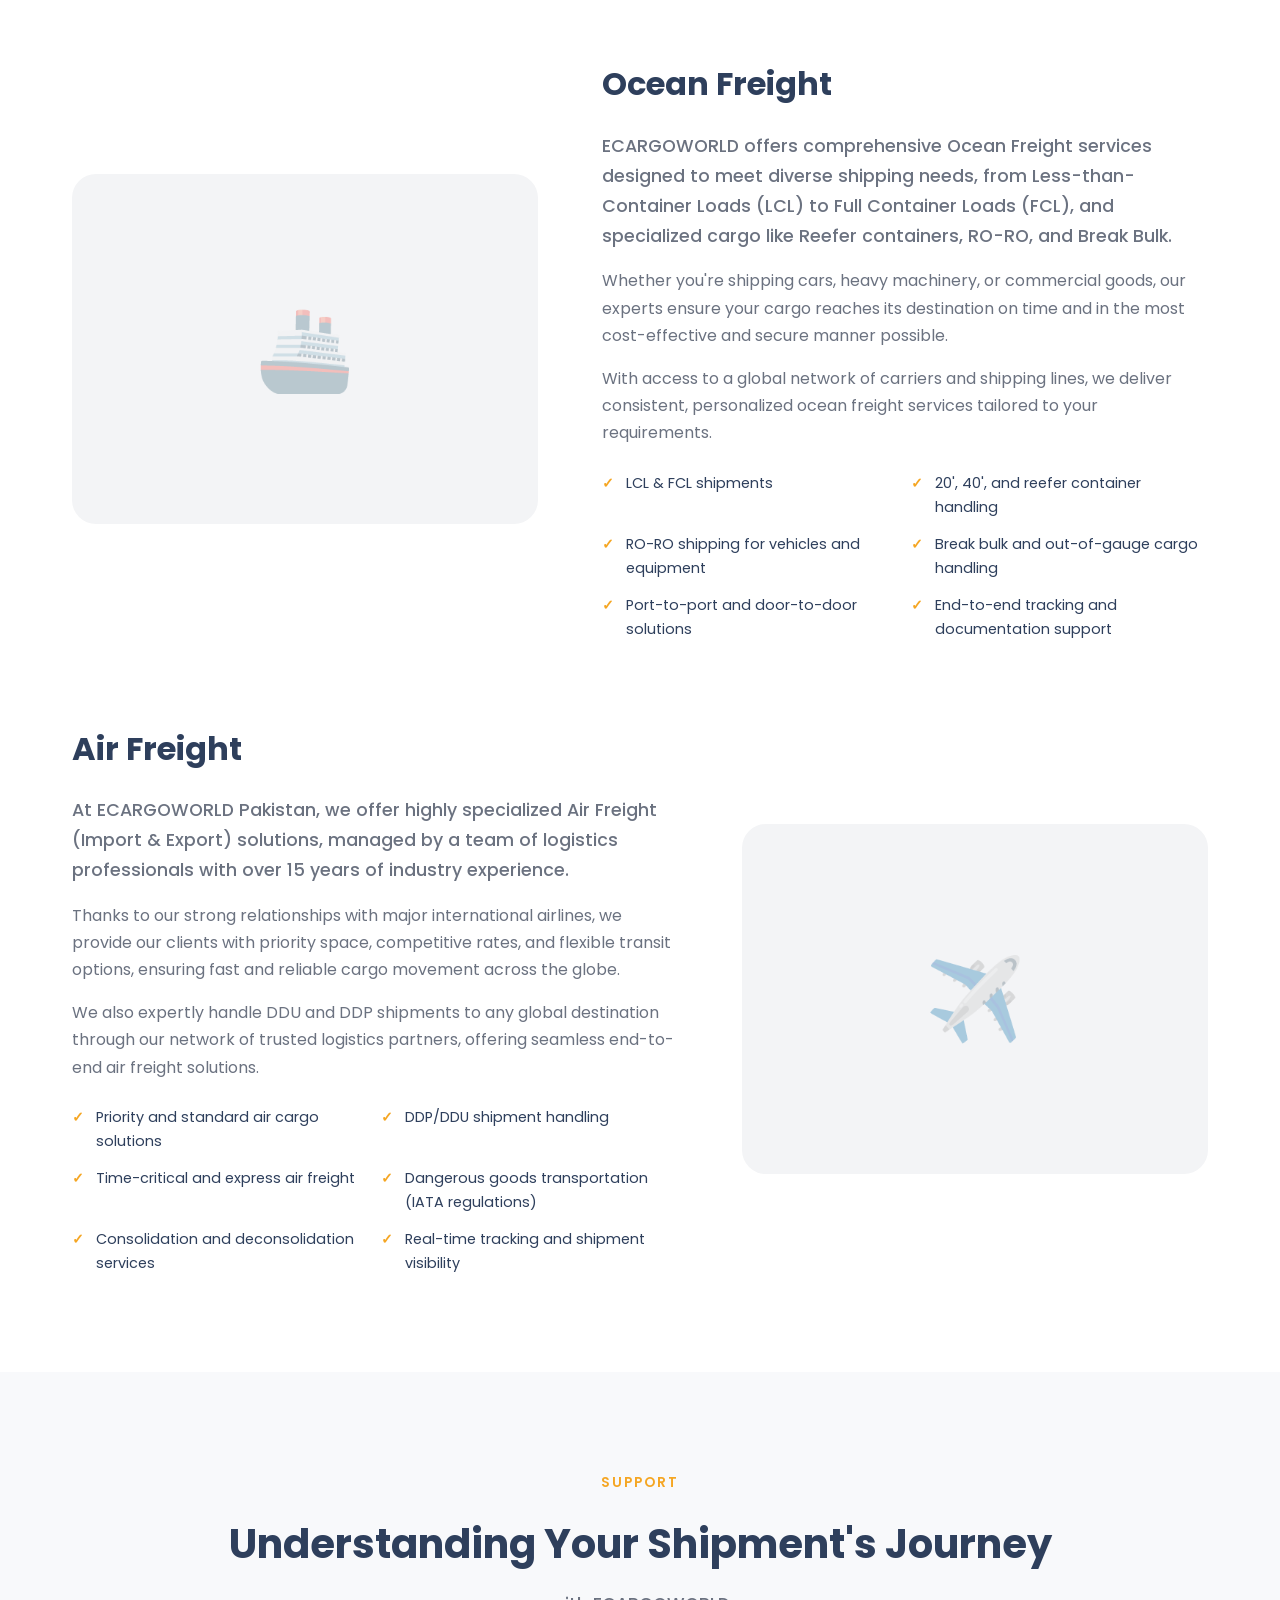
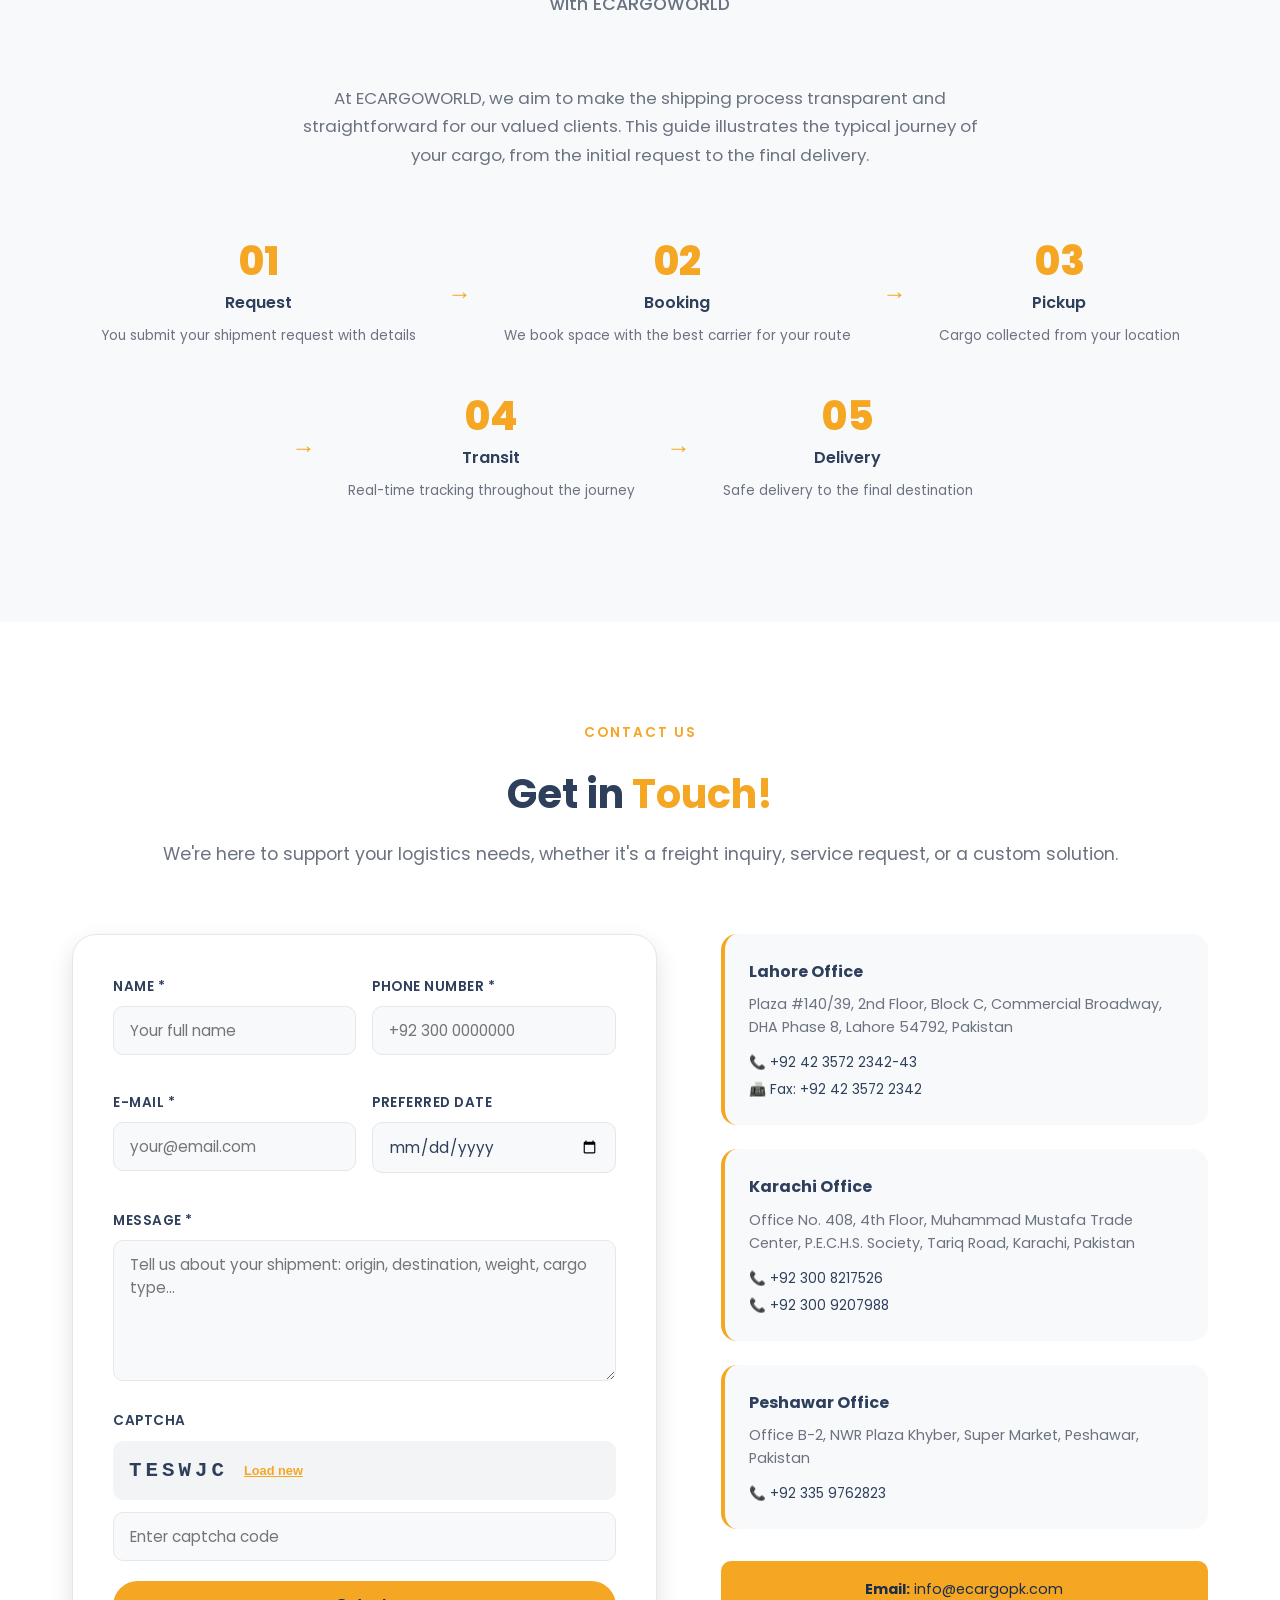
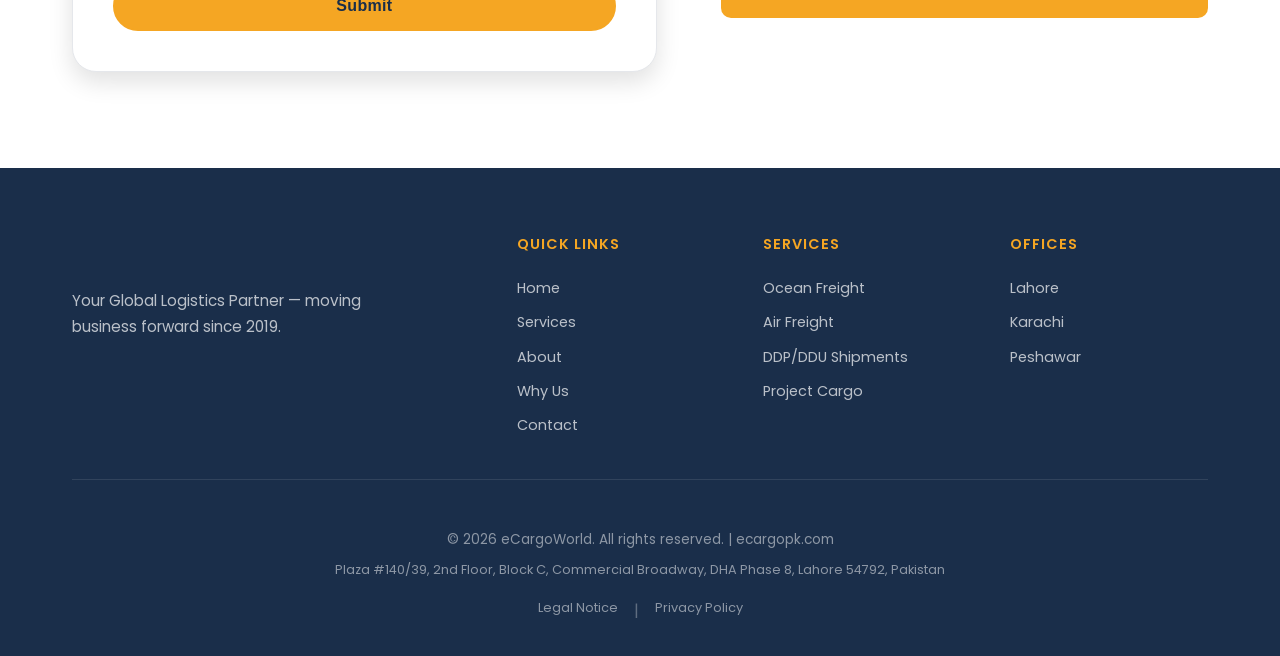
==== commit 1c9568ff: "Refactor HTML structure and update meta description Updated the description meta tag for brevity and" ====
--- a/index.html
+++ b/index.html
@@ -4,33 +4,21 @@
     <meta charset="UTF-8">
     <meta name="viewport" content="width=device-width, initial-scale=1.0">
     <title>eCargoWorld — Your Global Logistics Partner | Freight Forwarding Pakistan</title>
-    <meta name="description" content="eCargoWorld is a leading freight forwarding and logistics company based in Pakistan. Air freight, ocean freight, and end-to-end logistics solutions tailored to your needs.">
+    <meta name="description" content="eCargoWorld is a leading freight forwarding and logistics company based in Pakistan. Air freight, ocean freight, and end-to-end logistics solutions.">
     <link rel="preconnect" href="https://fonts.googleapis.com">
     <link rel="preconnect" href="https://fonts.gstatic.com" crossorigin>
     <link href="https://fonts.googleapis.com/css2?family=Poppins:wght@300;400;500;600;700;800;900&display=swap" rel="stylesheet">
     <link rel="stylesheet" href="css/main.css">
+    <script src="https://cdn.jsdelivr.net/npm/@supabase/supabase-js@2/dist/umd/supabase.min.js"></script>
 </head>
 <body>
 
-    <!-- ============ NAVBAR ============ -->
     <nav class="navbar" id="navbar">
         <div class="nav-container">
             <div class="nav-logos">
-                <img 
-                    src="" 
-                    alt="eCargoWorld" 
-                    class="logo logo-ecw dynamic-image" 
-                    id="navLogoEcw"
-                    data-slot="logo_ecw_url"
-                >
+                <img src="" alt="eCargoWorld" class="logo logo-ecw dynamic-image" id="navLogoEcw" data-slot="logo_ecw_url">
                 <span class="logo-divider"></span>
-                <img 
-                    src="" 
-                    alt="ALS" 
-                    class="logo logo-als dynamic-image" 
-                    id="navLogoAls"
-                    data-slot="logo_als_url"
-                >
+                <img src="" alt="ALS" class="logo logo-als dynamic-image" id="navLogoAls" data-slot="logo_als_url">
             </div>
             <ul class="nav-links">
                 <li><a href="#home">Home</a></li>
@@ -38,47 +26,29 @@
                 <li><a href="#about">About</a></li>
                 <li><a href="#why-us">Why Us</a></li>
                 <li><a href="#contact">Contact</a></li>
-                <li><a href="app.html" class="nav-cta">Dashboard</a></li>
+                <li><a href="login.html" class="nav-cta">Login</a></li>
             </ul>
-            <button class="mobile-toggle" aria-label="Menu">
-                <span></span><span></span><span></span>
-            </button>
+            <button class="mobile-toggle" aria-label="Menu"><span></span><span></span><span></span></button>
         </div>
     </nav>
 
-    <!-- ============ HERO SECTION ============ -->
     <section class="hero" id="home">
         <div class="hero-bg-image dynamic-bg" id="heroBgImage" data-slot="hero_image_url"></div>
         <div class="hero-bg-overlay"></div>
         <div class="hero-container">
             <div class="hero-content">
                 <span class="hero-tag">Pakistan's Trusted Logistics Partner</span>
-                <h1 class="hero-headline">
-                    Welcome to <span class="text-amber">eCargoWorld</span>
-                </h1>
+                <h1 class="hero-headline">Welcome to <span class="text-amber">eCargoWorld</span></h1>
                 <p class="hero-subtitle">Your Global Logistics Partner</p>
-                <p class="hero-subtext">
-                    At ECARGOWORLD, we move more than just cargo — we move business forward. 
-                    As a leading freight forwarding and logistics company based in Pakistan, 
-                    we specialize in delivering end-to-end logistics solutions tailored to your needs.
-                </p>
+                <p class="hero-subtext">At ECARGOWORLD, we move more than just cargo — we move business forward. As a leading freight forwarding and logistics company based in Pakistan, we specialize in delivering end-to-end logistics solutions tailored to your needs.</p>
                 <div class="hero-ctas">
                     <a href="#contact" class="btn btn-amber btn-lg">Get a Free Quote</a>
                     <a href="#services" class="btn btn-outline btn-lg">Our Services</a>
                 </div>
                 <div class="hero-stats">
-                    <div class="stat-item">
-                        <span class="stat-number">2019</span>
-                        <span class="stat-label">Founded</span>
-                    </div>
-                    <div class="stat-item">
-                        <span class="stat-number">500+</span>
-                        <span class="stat-label">Clients Served</span>
-                    </div>
-                    <div class="stat-item">
-                        <span class="stat-number">3</span>
-                        <span class="stat-label">Offices in Pakistan</span>
-                    </div>
+                    <div class="stat-item"><span class="stat-number">2019</span><span class="stat-label">Founded</span></div>
+                    <div class="stat-item"><span class="stat-number">500+</span><span class="stat-label">Clients Served</span></div>
+                    <div class="stat-item"><span class="stat-number">3</span><span class="stat-label">Offices in Pakistan</span></div>
                 </div>
             </div>
             <div class="hero-visual">
@@ -91,7 +61,6 @@
         <div class="hero-arc"></div>
     </section>
 
-    <!-- ============ WHY CHOOSE US ============ -->
     <section class="why-us-section" id="why-us">
         <div class="section-container">
             <div class="section-header">
@@ -101,41 +70,28 @@
             <div class="why-grid">
                 <div class="why-card">
                     <div class="why-icon-wrap">
-                        <svg class="why-icon" viewBox="0 0 24 24" fill="none" stroke="#F5A623" stroke-width="2">
-                            <path d="M12 2L2 7l10 5 10-5-10-5z"/>
-                            <path d="M2 17l10 5 10-5"/>
-                            <path d="M2 12l10 5 10-5"/>
-                        </svg>
+                        <svg class="why-icon" viewBox="0 0 24 24" fill="none" stroke="#F5A623" stroke-width="2"><path d="M12 2L2 7l10 5 10-5-10-5z"/><path d="M2 17l10 5 10-5"/><path d="M2 12l10 5 10-5"/></svg>
                     </div>
                     <h3>Customizable Solutions</h3>
                     <p>Tailored logistics for every industry, from small shipments to complex project cargo.</p>
                 </div>
                 <div class="why-card">
                     <div class="why-icon-wrap">
-                        <svg class="why-icon" viewBox="0 0 24 24" fill="none" stroke="#F5A623" stroke-width="2">
-                            <circle cx="12" cy="12" r="10"/>
-                            <path d="M12 6v6l4 2"/>
-                        </svg>
+                        <svg class="why-icon" viewBox="0 0 24 24" fill="none" stroke="#F5A623" stroke-width="2"><circle cx="12" cy="12" r="10"/><path d="M12 6v6l4 2"/></svg>
                     </div>
                     <h3>Advanced Tracking</h3>
                     <p>Real-time shipment monitoring and full visibility every step of the way.</p>
                 </div>
                 <div class="why-card">
                     <div class="why-icon-wrap">
-                        <svg class="why-icon" viewBox="0 0 24 24" fill="none" stroke="#F5A623" stroke-width="2">
-                            <path d="M12 22s8-4 8-10V5l-8-3-8 3v7c0 6 8 10 8 10z"/>
-                            <path d="M9 12l2 2 4-4"/>
-                        </svg>
+                        <svg class="why-icon" viewBox="0 0 24 24" fill="none" stroke="#F5A623" stroke-width="2"><path d="M12 22s8-4 8-10V5l-8-3-8 3v7c0 6 8 10 8 10z"/><path d="M9 12l2 2 4-4"/></svg>
                     </div>
                     <h3>Reliable & Secure</h3>
                     <p>An experienced team committed to ensuring the safe handling and transportation of your goods.</p>
                 </div>
                 <div class="why-card">
                     <div class="why-icon-wrap">
-                        <svg class="why-icon" viewBox="0 0 24 24" fill="none" stroke="#F5A623" stroke-width="2">
-                            <line x1="12" y1="1" x2="12" y2="23"/>
-                            <path d="M17 5H9.5a3.5 3.5 0 000 7h5a3.5 3.5 0 010 7H6"/>
-                        </svg>
+                        <svg class="why-icon" viewBox="0 0 24 24" fill="none" stroke="#F5A623" stroke-width="2"><line x1="12" y1="1" x2="12" y2="23"/><path d="M17 5H9.5a3.5 3.5 0 000 7h5a3.5 3.5 0 010 7H6"/></svg>
                     </div>
                     <h3>Competitive Pricing</h3>
                     <p>Cost-effective shipping and logistics services designed to support your bottom line.</p>
@@ -144,120 +100,66 @@
         </div>
     </section>
 
-    <!-- ============ ABOUT SECTION ============ -->
     <section class="about-section" id="about">
         <div class="about-bg-image dynamic-bg" id="aboutBgImage" data-slot="why_us_image_url"></div>
         <div class="section-container">
             <div class="about-content">
                 <span class="section-tag">About Us</span>
                 <h2>Your Global <span class="text-amber">Logistics Partner</span></h2>
-                <p class="about-intro">
-                    Founded in 2019, ECARGOWORLD is a Pakistan-based global logistics and freight forwarding 
-                    company committed to simplifying supply chains for businesses of all sizes.
-                </p>
-                <p>
-                    We offer comprehensive, cost-effective, and reliable logistics solutions tailored to your 
-                    specific needs, whether you're shipping across cities or continents. With continuous growth 
-                    and a strong regional presence, we serve as an essential logistics partner to a wide range 
-                    of clients, from small businesses to large corporations.
-                </p>
-                <p>
-                    Our dedicated team of professionals, deep industry knowledge, and global network allow us 
-                    to deliver services that go beyond transportation — <strong>we deliver peace of mind.</strong>
-                </p>
-
-                <!-- Certifications -->
+                <p class="about-intro">Founded in 2019, ECARGOWORLD is a Pakistan-based global logistics and freight forwarding company committed to simplifying supply chains for businesses of all sizes.</p>
+                <p>We offer comprehensive, cost-effective, and reliable logistics solutions tailored to your specific needs, whether you're shipping across cities or continents. With continuous growth and a strong regional presence, we serve as an essential logistics partner to a wide range of clients, from small businesses to large corporations.</p>
+                <p>Our dedicated team of professionals, deep industry knowledge, and global network allow us to deliver services that go beyond transportation — <strong>we deliver peace of mind.</strong></p>
                 <div class="certifications">
                     <span class="cert-label">Member of:</span>
                     <div class="cert-badges">
-                        <span class="cert-badge">IATA</span>
-                        <span class="cert-badge">PIFFA</span>
-                        <span class="cert-badge">AAC</span>
-                        <span class="cert-badge">LCCI</span>
-                        <span class="cert-badge">NAPLCC</span>
-                    </div>
-                </div>
-            </div>
-        </div>
-    </section>
-
-    <!-- ============ MISSION & VALUES ============ -->
+                        <span class="cert-badge">IATA</span><span class="cert-badge">PIFFA</span><span class="cert-badge">AAC</span><span class="cert-badge">LCCI</span><span class="cert-badge">NAPLCC</span>
+                    </div>
+                </div>
+            </div>
+        </div>
+    </section>
+
     <section class="mission-section">
         <div class="section-container">
             <div class="mission-grid">
                 <div class="mission-card">
                     <span class="section-tag">Our Mission</span>
-                    <p>
-                        To provide smart, efficient, and tailored logistics solutions that align with our 
-                        clients' needs and budgets, simplifying complexities through deep regional insight, 
-                        global reach, and operational excellence.
-                    </p>
+                    <p>To provide smart, efficient, and tailored logistics solutions that align with our clients' needs and budgets, simplifying complexities through deep regional insight, global reach, and operational excellence.</p>
                 </div>
                 <div class="values-card">
                     <span class="section-tag">Our Values</span>
                     <div class="values-list">
-                        <div class="value-item">
-                            <strong>Integrity</strong>
-                            <p>We uphold the highest standards in every shipment we handle.</p>
-                        </div>
-                        <div class="value-item">
-                            <strong>Efficiency</strong>
-                            <p>Timely, optimized delivery is at the heart of what we do.</p>
-                        </div>
-                        <div class="value-item">
-                            <strong>Client-Focus</strong>
-                            <p>Your success is our mission. We work as an extension of your team.</p>
-                        </div>
-                        <div class="value-item">
-                            <strong>Innovation</strong>
-                            <p>We embrace modern tools and systems to streamline logistics.</p>
-                        </div>
-                    </div>
-                </div>
-            </div>
-        </div>
-    </section>
-
-    <!-- ============ SERVICES ============ -->
+                        <div class="value-item"><strong>Integrity</strong><p>We uphold the highest standards in every shipment we handle.</p></div>
+                        <div class="value-item"><strong>Efficiency</strong><p>Timely, optimized delivery is at the heart of what we do.</p></div>
+                        <div class="value-item"><strong>Client-Focus</strong><p>Your success is our mission. We work as an extension of your team.</p></div>
+                        <div class="value-item"><strong>Innovation</strong><p>We embrace modern tools and systems to streamline logistics.</p></div>
+                    </div>
+                </div>
+            </div>
+        </div>
+    </section>
+
     <section class="services-section" id="services">
         <div class="section-container">
             <div class="section-header">
                 <span class="section-tag">What We Do</span>
                 <h2>Our <span class="text-amber">Services</span></h2>
             </div>
-
-            <!-- Ocean Freight -->
             <div class="service-block">
                 <div class="service-block-content">
                     <div class="service-block-image">
-                        <img 
-                            src="" 
-                            alt="Ocean Freight" 
-                            class="dynamic-image"
-                            data-slot="service_sea_url"
-                        >
+                        <img src="" alt="Ocean Freight" class="dynamic-image" data-slot="service_sea_url">
                         <div class="service-image-fallback">🚢</div>
                     </div>
                     <div class="service-block-text">
                         <h3>Ocean Freight</h3>
-                        <p class="service-intro">
-                            ECARGOWORLD offers comprehensive Ocean Freight services designed to meet diverse 
-                            shipping needs, from Less-than-Container Loads (LCL) to Full Container Loads (FCL), 
-                            and specialized cargo like Reefer containers, RO-RO, and Break Bulk.
-                        </p>
-                        <p>
-                            Whether you're shipping cars, heavy machinery, or commercial goods, our experts 
-                            ensure your cargo reaches its destination on time and in the most cost-effective 
-                            and secure manner possible.
-                        </p>
-                        <p>
-                            With access to a global network of carriers and shipping lines, we deliver consistent, 
-                            personalized ocean freight services tailored to your requirements.
-                        </p>
+                        <p class="service-intro">ECARGOWORLD offers comprehensive Ocean Freight services designed to meet diverse shipping needs, from Less-than-Container Loads (LCL) to Full Container Loads (FCL), and specialized cargo like Reefer containers, RO-RO, and Break Bulk.</p>
+                        <p>Whether you're shipping cars, heavy machinery, or commercial goods, our experts ensure your cargo reaches its destination on time and in the most cost-effective and secure manner possible.</p>
+                        <p>With access to a global network of carriers and shipping lines, we deliver consistent, personalized ocean freight services tailored to your requirements.</p>
                         <ul class="service-feature-list">
                             <li>LCL & FCL shipments</li>
                             <li>20', 40', and reefer container handling</li>
-                            <li>RO-RO (Roll-on/Roll-off) shipping for vehicles and equipment</li>
+                            <li>RO-RO shipping for vehicles and equipment</li>
                             <li>Break bulk and out-of-gauge cargo handling</li>
                             <li>Port-to-port and door-to-door solutions</li>
                             <li>End-to-end tracking and documentation support</li>
@@ -265,41 +167,22 @@
                     </div>
                 </div>
             </div>
-
-            <!-- Air Freight -->
             <div class="service-block reverse">
                 <div class="service-block-content">
                     <div class="service-block-image">
-                        <img 
-                            src="" 
-                            alt="Air Freight" 
-                            class="dynamic-image"
-                            data-slot="service_air_url"
-                        >
+                        <img src="" alt="Air Freight" class="dynamic-image" data-slot="service_air_url">
                         <div class="service-image-fallback">✈️</div>
                     </div>
                     <div class="service-block-text">
                         <h3>Air Freight</h3>
-                        <p class="service-intro">
-                            At ECARGOWORLD Pakistan, we offer highly specialized Air Freight (Import & Export) 
-                            solutions, managed by a team of logistics professionals with over 15 years of 
-                            industry experience.
-                        </p>
-                        <p>
-                            Thanks to our strong relationships with major international airlines, we provide 
-                            our clients with priority space, competitive rates, and flexible transit options, 
-                            ensuring fast and reliable cargo movement across the globe.
-                        </p>
-                        <p>
-                            We also expertly handle DDU (Delivered Duty Unpaid) and DDP (Delivered Duty Paid) 
-                            shipments to any global destination through our network of trusted logistics partners, 
-                            offering seamless end-to-end air freight solutions.
-                        </p>
+                        <p class="service-intro">At ECARGOWORLD Pakistan, we offer highly specialized Air Freight (Import & Export) solutions, managed by a team of logistics professionals with over 15 years of industry experience.</p>
+                        <p>Thanks to our strong relationships with major international airlines, we provide our clients with priority space, competitive rates, and flexible transit options, ensuring fast and reliable cargo movement across the globe.</p>
+                        <p>We also expertly handle DDU and DDP shipments to any global destination through our network of trusted logistics partners, offering seamless end-to-end air freight solutions.</p>
                         <ul class="service-feature-list">
                             <li>Priority and standard air cargo solutions</li>
                             <li>DDP/DDU shipment handling</li>
                             <li>Time-critical and express air freight</li>
-                            <li>Dangerous goods transportation (as per IATA regulations)</li>
+                            <li>Dangerous goods transportation (IATA regulations)</li>
                             <li>Consolidation and deconsolidation services</li>
                             <li>Real-time tracking and shipment visibility</li>
                         </ul>
@@ -309,7 +192,6 @@
         </div>
     </section>
 
-    <!-- ============ SHIPMENT JOURNEY ============ -->
     <section class="journey-section">
         <div class="section-container">
             <div class="section-header">
@@ -317,47 +199,21 @@
                 <h2>Understanding Your Shipment's Journey</h2>
                 <p class="journey-subtitle">with ECARGOWORLD</p>
             </div>
-            <p class="journey-intro">
-                At ECARGOWORLD, we aim to make the shipping process transparent and straightforward for our 
-                valued clients. This guide illustrates the typical journey of your cargo, from the initial 
-                request to the final delivery, and highlights the key roles of the Shipper, the Freight 
-                Forwarder (ECARGOWORLD), and the Consignee.
-            </p>
+            <p class="journey-intro">At ECARGOWORLD, we aim to make the shipping process transparent and straightforward for our valued clients. This guide illustrates the typical journey of your cargo, from the initial request to the final delivery.</p>
             <div class="journey-steps">
-                <div class="journey-step">
-                    <div class="step-number">01</div>
-                    <h4>Request</h4>
-                    <p>You submit your shipment request with details</p>
-                </div>
+                <div class="journey-step"><div class="step-number">01</div><h4>Request</h4><p>You submit your shipment request with details</p></div>
                 <div class="journey-arrow">→</div>
-                <div class="journey-step">
-                    <div class="step-number">02</div>
-                    <h4>Booking</h4>
-                    <p>We book space with the best carrier for your route</p>
-                </div>
+                <div class="journey-step"><div class="step-number">02</div><h4>Booking</h4><p>We book space with the best carrier for your route</p></div>
                 <div class="journey-arrow">→</div>
-                <div class="journey-step">
-                    <div class="step-number">03</div>
-                    <h4>Pickup</h4>
-                    <p>Cargo collected from your location</p>
-                </div>
+                <div class="journey-step"><div class="step-number">03</div><h4>Pickup</h4><p>Cargo collected from your location</p></div>
                 <div class="journey-arrow">→</div>
-                <div class="journey-step">
-                    <div class="step-number">04</div>
-                    <h4>Transit</h4>
-                    <p>Real-time tracking throughout the journey</p>
-                </div>
+                <div class="journey-step"><div class="step-number">04</div><h4>Transit</h4><p>Real-time tracking throughout the journey</p></div>
                 <div class="journey-arrow">→</div>
-                <div class="journey-step">
-                    <div class="step-number">05</div>
-                    <h4>Delivery</h4>
-                    <p>Safe delivery to the final destination</p>
-                </div>
-            </div>
-        </div>
-    </section>
-
-    <!-- ============ CONTACT SECTION ============ -->
+                <div class="journey-step"><div class="step-number">05</div><h4>Delivery</h4><p>Safe delivery to the final destination</p></div>
+            </div>
+        </div>
+    </section>
+
     <section class="contact-section" id="contact">
         <div class="section-container">
             <div class="section-header">
@@ -365,35 +221,18 @@
                 <h2>Get in <span class="text-amber">Touch!</span></h2>
                 <p>We're here to support your logistics needs, whether it's a freight inquiry, service request, or a custom solution.</p>
             </div>
-
             <div class="contact-wrapper">
-                <!-- Contact Form -->
                 <div class="contact-form-wrap">
                     <form class="contact-form" id="quoteForm">
                         <div class="form-row">
-                            <div class="form-group">
-                                <label for="name">Name *</label>
-                                <input type="text" id="name" required placeholder="Your full name">
-                            </div>
-                            <div class="form-group">
-                                <label for="phone">Phone Number *</label>
-                                <input type="tel" id="phone" required placeholder="+92 300 0000000">
-                            </div>
+                            <div class="form-group"><label for="name">Name *</label><input type="text" id="name" required placeholder="Your full name"></div>
+                            <div class="form-group"><label for="phone">Phone Number *</label><input type="tel" id="phone" required placeholder="+92 300 0000000"></div>
                         </div>
                         <div class="form-row">
-                            <div class="form-group">
-                                <label for="email">E-Mail *</label>
-                                <input type="email" id="email" required placeholder="your@email.com">
-                            </div>
-                            <div class="form-group">
-                                <label for="date">Preferred Date</label>
-                                <input type="date" id="date">
-                            </div>
+                            <div class="form-group"><label for="email">E-Mail *</label><input type="email" id="email" required placeholder="your@email.com"></div>
+                            <div class="form-group"><label for="date">Preferred Date</label><input type="date" id="date"></div>
                         </div>
-                        <div class="form-group">
-                            <label for="message">Message *</label>
-                            <textarea id="message" rows="5" required placeholder="Tell us about your shipment: origin, destination, weight, cargo type..."></textarea>
-                        </div>
+                        <div class="form-group"><label for="message">Message *</label><textarea id="message" rows="5" required placeholder="Tell us about your shipment: origin, destination, weight, cargo type..."></textarea></div>
                         <div class="form-group captcha-group">
                             <label>Captcha</label>
                             <div class="captcha-box">
@@ -405,53 +244,28 @@
                         <button type="submit" class="btn btn-amber btn-full">Submit</button>
                     </form>
                 </div>
-
-                <!-- Office Locations -->
                 <div class="offices-wrap">
                     <div class="office-card">
                         <h4>Lahore Office</h4>
-                        <p class="office-address">
-                            Plaza #140/39, 2nd Floor, Block C,<br>
-                            Commercial Broadway, DHA Phase 8,<br>
-                            Lahore 54792, Pakistan
-                        </p>
-                        <div class="office-contact">
-                            <span>📞 +92 42 3572 2342-43</span>
-                            <span>📠 Fax: +92 42 3572 2342</span>
-                        </div>
+                        <p class="office-address">Plaza #140/39, 2nd Floor, Block C, Commercial Broadway, DHA Phase 8, Lahore 54792, Pakistan</p>
+                        <div class="office-contact"><span>📞 +92 42 3572 2342-43</span><span>📠 Fax: +92 42 3572 2342</span></div>
                     </div>
                     <div class="office-card">
                         <h4>Karachi Office</h4>
-                        <p class="office-address">
-                            Office No. 408, 4th Floor,<br>
-                            Muhammad Mustafa Trade Center,<br>
-                            P.E.C.H.S. Society, Tariq Road,<br>
-                            Karachi, Pakistan
-                        </p>
-                        <div class="office-contact">
-                            <span>📞 +92 300 8217526</span>
-                            <span>📞 +92 300 9207988</span>
-                        </div>
+                        <p class="office-address">Office No. 408, 4th Floor, Muhammad Mustafa Trade Center, P.E.C.H.S. Society, Tariq Road, Karachi, Pakistan</p>
+                        <div class="office-contact"><span>📞 +92 300 8217526</span><span>📞 +92 300 9207988</span></div>
                     </div>
                     <div class="office-card">
                         <h4>Peshawar Office</h4>
-                        <p class="office-address">
-                            Office B-2, NWR Plaza Khyber,<br>
-                            Super Market, Peshawar, Pakistan
-                        </p>
-                        <div class="office-contact">
-                            <span>📞 +92 335 9762823</span>
-                        </div>
-                    </div>
-                    <div class="office-email">
-                        <strong>Email:</strong> info@ecargopk.com
-                    </div>
-                </div>
-            </div>
-        </div>
-    </section>
-
-    <!-- ============ FOOTER ============ -->
+                        <p class="office-address">Office B-2, NWR Plaza Khyber, Super Market, Peshawar, Pakistan</p>
+                        <div class="office-contact"><span>📞 +92 335 9762823</span></div>
+                    </div>
+                    <div class="office-email"><strong>Email:</strong> info@ecargopk.com</div>
+                </div>
+            </div>
+        </div>
+    </section>
+
     <footer class="footer">
         <div class="footer-container">
             <div class="footer-top">
@@ -464,49 +278,26 @@
                 </div>
                 <div class="footer-links">
                     <h4>Quick Links</h4>
-                    <ul>
-                        <li><a href="#home">Home</a></li>
-                        <li><a href="#services">Services</a></li>
-                        <li><a href="#about">About</a></li>
-                        <li><a href="#why-us">Why Choose Us</a></li>
-                        <li><a href="#contact">Contact</a></li>
-                    </ul>
+                    <ul><li><a href="#home">Home</a></li><li><a href="#services">Services</a></li><li><a href="#about">About</a></li><li><a href="#why-us">Why Us</a></li><li><a href="#contact">Contact</a></li></ul>
                 </div>
                 <div class="footer-links">
                     <h4>Services</h4>
-                    <ul>
-                        <li>Ocean Freight</li>
-                        <li>Air Freight</li>
-                        <li>DDP/DDU Shipments</li>
-                        <li>Project Cargo</li>
-                    </ul>
+                    <ul><li>Ocean Freight</li><li>Air Freight</li><li>DDP/DDU Shipments</li><li>Project Cargo</li></ul>
                 </div>
                 <div class="footer-links">
                     <h4>Offices</h4>
-                    <ul>
-                        <li>Lahore</li>
-                        <li>Karachi</li>
-                        <li>Peshawar</li>
-                    </ul>
+                    <ul><li>Lahore</li><li>Karachi</li><li>Peshawar</li></ul>
                 </div>
             </div>
             <div class="footer-bottom">
                 <p>&copy; 2026 eCargoWorld. All rights reserved. | ecargopk.com</p>
-                <p class="footer-address">
-                    Plaza #140/39, 2nd Floor, Block C, Commercial Broadway, DHA Phase 8, Lahore 54792, Pakistan
-                </p>
-                <div class="footer-legal">
-                    <a href="#">Legal Notice</a>
-                    <span>|</span>
-                    <a href="#">Privacy Policy</a>
-                </div>
+                <p class="footer-address">Plaza #140/39, 2nd Floor, Block C, Commercial Broadway, DHA Phase 8, Lahore 54792, Pakistan</p>
+                <div class="footer-legal"><a href="#">Legal Notice</a><span>|</span><a href="#">Privacy Policy</a></div>
             </div>
         </div>
     </footer>
 
-    <!-- ============ SCRIPTS ============ -->
-    <script src="js/supabase.js"></script>
-    <script src="js/store.js" type="module"></script>
+    <script src="js/supabase.js" type="module"></script>
     <script src="js/main.js"></script>
 </body>
 </html>
--- a/css/main.css
+++ b/css/main.css
@@ -1,5 +1,5 @@
 /* ============================================
-   ALS eCargoWorld — Main Stylesheet
+   eCargoWorld — Main Stylesheet
    Brand: #2E3F5C (navy) + #F5A623 (amber)
    ============================================ */
 
@@ -31,22 +31,14 @@
     --transition: 0.3s cubic-bezier(0.4, 0, 0.2, 1);
 }
 
-/* Reset */
-*, *::before, *::after {
-    margin: 0;
-    padding: 0;
-    box-sizing: border-box;
-}
-
-html {
-    scroll-behavior: smooth;
-    font-size: 16px;
-}
+*, *::before, *::after { margin: 0; padding: 0; box-sizing: border-box; }
+
+html { scroll-behavior: smooth; font-size: 16px; }
 
 body {
     font-family: 'Poppins', -apple-system, BlinkMacSystemFont, 'Segoe UI', sans-serif;
     color: var(--text-dark);
-    line-height: 1.6;
+    line-height: 1.7;
     overflow-x: hidden;
     background: var(--white);
 }
@@ -55,16 +47,11 @@
    NAVBAR
    ============================================ */
 .navbar {
-    position: fixed;
-    top: 0;
-    left: 0;
-    right: 0;
-    z-index: 1000;
+    position: fixed; top: 0; left: 0; right: 0; z-index: 1000;
     background: rgba(46, 63, 92, 0.95);
     backdrop-filter: blur(20px);
     border-bottom: 1px solid rgba(255,255,255,0.1);
     transition: var(--transition);
-    padding: 0;
 }
 
 .navbar.scrolled {
@@ -73,315 +60,175 @@
 }
 
 .nav-container {
-    max-width: 1280px;
-    margin: 0 auto;
-    padding: 0 2rem;
-    display: flex;
-    align-items: center;
-    justify-content: space-between;
+    max-width: 1280px; margin: 0 auto; padding: 0 2rem;
+    display: flex; align-items: center; justify-content: space-between;
     height: 72px;
 }
 
-.nav-logos {
-    display: flex;
-    align-items: center;
-    gap: 16px;
-}
-
-.logo {
-    height: 40px;
-    width: auto;
-    object-fit: contain;
-}
+.nav-logos { display: flex; align-items: center; gap: 16px; }
+
+.logo { height: 40px; width: auto; object-fit: contain; }
 
 .logo-ecw {
-    background: var(--white);
-    padding: 4px 8px;
-    border-radius: var(--radius-sm);
-}
-
-.logo-divider {
-    width: 1px;
-    height: 32px;
-    background: rgba(255,255,255,0.3);
-}
-
-.nav-links {
-    display: flex;
-    list-style: none;
-    gap: 2rem;
-    align-items: center;
-}
+    background: var(--white); padding: 4px 8px; border-radius: var(--radius-sm);
+}
+
+.logo[src=""], .logo:not([src]), .logo[src="null"] {
+    visibility: hidden;
+}
+
+.logo-divider { width: 1px; height: 32px; background: rgba(255,255,255,0.3); }
+
+.nav-links { display: flex; list-style: none; gap: 2rem; align-items: center; }
 
 .nav-links a {
-    color: var(--text-light);
-    text-decoration: none;
-    font-weight: 500;
-    font-size: 0.95rem;
-    letter-spacing: 0.3px;
+    color: var(--text-light); text-decoration: none; font-weight: 500;
+    font-size: 0.95rem; letter-spacing: 0.3px; transition: var(--transition);
+    position: relative;
+}
+
+.nav-links a::after {
+    content: ''; position: absolute; bottom: -4px; left: 0;
+    width: 0; height: 2px; background: var(--accent); transition: var(--transition);
+}
+
+.nav-links a:hover::after { width: 100%; }
+
+.nav-cta {
+    background: var(--accent) !important; color: var(--primary-dark) !important;
+    padding: 10px 24px !important; border-radius: 50px !important;
+    font-weight: 600 !important;
+}
+
+.nav-cta:hover {
+    background: var(--accent-light) !important; transform: translateY(-1px);
+    box-shadow: 0 4px 15px rgba(245, 166, 35, 0.4);
+}
+
+.nav-cta::after { display: none !important; }
+
+.mobile-toggle {
+    display: none; flex-direction: column; gap: 5px;
+    background: none; border: none; cursor: pointer; padding: 5px;
+}
+
+.mobile-toggle span {
+    width: 28px; height: 2px; background: var(--white); border-radius: 2px;
     transition: var(--transition);
-    position: relative;
-}
-
-.nav-links a::after {
-    content: '';
-    position: absolute;
-    bottom: -4px;
-    left: 0;
-    width: 0;
-    height: 2px;
-    background: var(--accent);
-    transition: var(--transition);
-}
-
-.nav-links a:hover::after {
-    width: 100%;
-}
-
-.nav-cta {
-    background: var(--accent) !important;
-    color: var(--primary-dark) !important;
-    padding: 10px 24px !important;
-    border-radius: 50px !important;
-    font-weight: 600 !important;
-    transition: var(--transition) !important;
-}
-
-.nav-cta:hover {
-    background: var(--accent-light) !important;
-    transform: translateY(-1px);
-    box-shadow: 0 4px 15px rgba(245, 166, 35, 0.4);
-}
-
-.nav-cta::after {
-    display: none !important;
-}
-
-/* Mobile Toggle */
-.mobile-toggle {
-    display: none;
-    flex-direction: column;
-    gap: 5px;
-    background: none;
-    border: none;
-    cursor: pointer;
-    padding: 5px;
-}
-
-.mobile-toggle span {
-    width: 28px;
-    height: 2px;
-    background: var(--white);
-    border-radius: 2px;
-    transition: var(--transition);
 }
 
 /* ============================================
    HERO SECTION
    ============================================ */
 .hero {
-    position: relative;
-    min-height: 100vh;
+    position: relative; min-height: 100vh;
     background: linear-gradient(135deg, var(--primary-dark) 0%, var(--primary) 50%, var(--primary-light) 100%);
-    display: flex;
-    align-items: center;
-    overflow: hidden;
-}
-
-.hero-bg-pattern {
-    position: absolute;
-    inset: 0;
-    background-image: 
-        radial-gradient(circle at 20% 50%, rgba(245, 166, 35, 0.08) 0%, transparent 50%),
-        radial-gradient(circle at 80% 20%, rgba(255,255,255,0.03) 0%, transparent 40%);
-    pointer-events: none;
-}
-
-.hero-swoosh {
-    position: absolute;
-    top: -50%;
-    right: -20%;
-    width: 80%;
-    height: 200%;
-    background: linear-gradient(135deg, transparent 40%, rgba(245, 166, 35, 0.06) 50%, transparent 60%);
-    transform: rotate(-15deg);
-    pointer-events: none;
+    display: flex; align-items: center; overflow: hidden;
+}
+
+.hero-bg-image {
+    position: absolute; inset: 0; background-size: cover; background-position: center;
+    opacity: 0.3; z-index: 0;
+}
+
+.hero-bg-overlay {
+    position: absolute; inset: 0;
+    background: linear-gradient(135deg, rgba(26,46,74,0.85) 0%, rgba(46,63,92,0.7) 100%);
+    z-index: 1;
 }
 
 .hero-container {
-    max-width: 1280px;
-    margin: 0 auto;
-    padding: 120px 2rem 80px;
-    display: grid;
-    grid-template-columns: 1fr 1fr;
-    gap: 4rem;
-    align-items: center;
-    position: relative;
-    z-index: 1;
+    max-width: 1280px; margin: 0 auto; padding: 120px 2rem 80px;
+    display: grid; grid-template-columns: 1fr 1fr; gap: 4rem;
+    align-items: center; position: relative; z-index: 2;
 }
 
 .hero-tag {
     display: inline-block;
-    background: rgba(245, 166, 35, 0.15);
-    color: var(--accent);
-    padding: 8px 20px;
-    border-radius: 50px;
-    font-size: 0.85rem;
-    font-weight: 600;
-    letter-spacing: 1px;
-    text-transform: uppercase;
+    background: rgba(245, 166, 35, 0.15); color: var(--accent);
+    padding: 8px 20px; border-radius: 50px; font-size: 0.85rem;
+    font-weight: 600; letter-spacing: 1px; text-transform: uppercase;
+    margin-bottom: 1.5rem; border: 1px solid rgba(245, 166, 35, 0.25);
+}
+
+.hero-headline {
+    font-size: 3.5rem; font-weight: 800; line-height: 1.15;
+    color: var(--text-light); margin-bottom: 0.5rem; letter-spacing: -0.5px;
+}
+
+.hero-subtitle {
+    font-size: 1.4rem; color: rgba(255,255,255,0.9); font-weight: 400;
     margin-bottom: 1.5rem;
-    border: 1px solid rgba(245, 166, 35, 0.25);
-}
-
-.hero-headline {
-    font-size: 3.5rem;
-    font-weight: 800;
-    line-height: 1.15;
-    color: var(--text-light);
-    margin-bottom: 1.5rem;
-    letter-spacing: -0.5px;
-}
-
-.text-amber {
-    color: var(--accent);
-}
+}
+
+.text-amber { color: var(--accent); }
 
 .hero-subtext {
-    font-size: 1.15rem;
-    color: rgba(255,255,255,0.8);
-    margin-bottom: 2.5rem;
-    max-width: 500px;
-    line-height: 1.7;
-}
-
-.hero-ctas {
-    display: flex;
-    gap: 1rem;
-    margin-bottom: 3rem;
-    flex-wrap: wrap;
-}
-
-/* Buttons */
+    font-size: 1.05rem; color: rgba(255,255,255,0.8);
+    margin-bottom: 2.5rem; max-width: 540px; line-height: 1.7;
+}
+
+.hero-ctas { display: flex; gap: 1rem; margin-bottom: 3rem; flex-wrap: wrap; }
+
 .btn {
-    display: inline-flex;
-    align-items: center;
-    justify-content: center;
-    padding: 14px 32px;
-    border-radius: 50px;
-    font-weight: 600;
-    font-size: 1rem;
-    text-decoration: none;
-    cursor: pointer;
-    border: 2px solid transparent;
-    transition: var(--transition);
-    letter-spacing: 0.3px;
-}
-
-.btn-lg {
-    padding: 16px 36px;
-    font-size: 1.05rem;
-}
+    display: inline-flex; align-items: center; justify-content: center;
+    padding: 14px 32px; border-radius: 50px; font-weight: 600;
+    font-size: 1rem; text-decoration: none; cursor: pointer;
+    border: 2px solid transparent; transition: var(--transition); letter-spacing: 0.3px;
+}
+
+.btn-lg { padding: 16px 36px; font-size: 1.05rem; }
 
 .btn-amber {
-    background: var(--accent);
-    color: var(--primary-dark);
-    border-color: var(--accent);
+    background: var(--accent); color: var(--primary-dark); border-color: var(--accent);
 }
 
 .btn-amber:hover {
-    background: var(--accent-light);
-    transform: translateY(-2px);
+    background: var(--accent-light); transform: translateY(-2px);
     box-shadow: 0 8px 25px rgba(245, 166, 35, 0.35);
 }
 
 .btn-outline {
-    background: transparent;
-    color: var(--white);
-    border-color: rgba(255,255,255,0.4);
-}
-
-.btn-outline:hover {
-    border-color: var(--white);
-    background: rgba(255,255,255,0.08);
-}
-
-.btn-full {
-    width: 100%;
-}
-
-/* Hero Stats */
-.hero-stats {
-    display: flex;
-    gap: 2.5rem;
-}
-
-.stat-item {
-    display: flex;
-    flex-direction: column;
-}
-
-.stat-number {
-    font-size: 2rem;
-    font-weight: 700;
-    color: var(--accent);
-    line-height: 1;
-}
-
-.stat-label {
-    font-size: 0.85rem;
-    color: rgba(255,255,255,0.7);
-    margin-top: 4px;
-}
-
-/* Hero Visual */
-.hero-visual {
-    display: flex;
-    align-items: center;
-    justify-content: center;
-}
-
-.globe-container {
-    width: 400px;
-    height: 400px;
-    position: relative;
-}
+    background: transparent; color: var(--white); border-color: rgba(255,255,255,0.4);
+}
+
+.btn-outline:hover { border-color: var(--white); background: rgba(255,255,255,0.08); }
+
+.btn-full { width: 100%; }
+
+.hero-stats { display: flex; gap: 2.5rem; }
+
+.stat-item { display: flex; flex-direction: column; }
+
+.stat-number { font-size: 2rem; font-weight: 700; color: var(--accent); line-height: 1; }
+
+.stat-label { font-size: 0.85rem; color: rgba(255,255,255,0.7); margin-top: 4px; }
+
+.hero-visual { display: flex; align-items: center; justify-content: center; }
+
+.globe-container { width: 400px; height: 400px; position: relative; }
 
 .globe-dots {
-    width: 100%;
-    height: 100%;
-    border-radius: 50%;
-    background: radial-gradient(circle at 50% 50%, rgba(245, 166, 35, 0.1) 0%, transparent 60%);
-    border: 2px solid rgba(255,255,255,0.1);
-    position: relative;
+    width: 100%; height: 100%; border-radius: 50%;
+    background: radial-gradient(circle at 50% 50%, rgba(245,166,35,0.1) 0%, transparent 60%);
+    border: 2px solid rgba(255,255,255,0.1); position: relative;
 }
 
 .globe-dots::before {
-    content: '';
-    position: absolute;
-    inset: 10%;
-    border-radius: 50%;
-    border: 1px dashed rgba(245, 166, 35, 0.2);
+    content: ''; position: absolute; inset: 10%; border-radius: 50%;
+    border: 1px dashed rgba(245,166,35,0.2);
     animation: spin 60s linear infinite;
 }
 
 .plane-trail {
-    position: absolute;
-    top: 30%;
-    left: 20%;
-    width: 60%;
-    height: 2px;
+    position: absolute; top: 30%; left: 20%; width: 60%; height: 2px;
     background: linear-gradient(90deg, transparent, var(--accent), transparent);
     transform: rotate(-20deg);
 }
 
 .plane-trail::after {
-    content: '✈';
-    position: absolute;
-    right: -10px;
-    top: -14px;
-    font-size: 24px;
-    animation: fly 4s ease-in-out infinite;
+    content: '✈'; position: absolute; right: -10px; top: -14px;
+    font-size: 24px; animation: fly 4s ease-in-out infinite;
 }
 
 @keyframes spin {
@@ -394,515 +241,436 @@
     50% { transform: translateX(-20px); }
 }
 
-/* Hero Arc */
 .hero-arc {
-    position: absolute;
-    bottom: -2px;
-    left: 0;
-    right: 0;
-    height: 80px;
-    background: var(--white);
-    border-radius: 50% 50% 0 0 / 100% 100% 0 0;
-}
-
-/* ============================================
-   SECTION SHARED STYLES
-   ============================================ */
-.section-container {
-    max-width: 1200px;
-    margin: 0 auto;
-    padding: 6rem 2rem;
-}
-
-.section-header {
-    text-align: center;
-    margin-bottom: 4rem;
-}
-
-.section-header.light h2 {
-    color: var(--text-light);
-}
+    position: absolute; bottom: -2px; left: 0; right: 0; height: 80px;
+    background: var(--white); border-radius: 50% 50% 0 0 / 100% 100% 0 0;
+    z-index: 3;
+}
+
+/* ============================================
+   SECTION SHARED
+   ============================================ */
+.section-container { max-width: 1200px; margin: 0 auto; padding: 6rem 2rem; }
+
+.section-header { text-align: center; margin-bottom: 4rem; }
 
 .section-tag {
-    display: inline-block;
-    color: var(--accent);
-    font-weight: 600;
-    font-size: 0.85rem;
-    text-transform: uppercase;
-    letter-spacing: 2px;
+    display: inline-block; color: var(--accent); font-weight: 600;
+    font-size: 0.85rem; text-transform: uppercase; letter-spacing: 2px;
     margin-bottom: 1rem;
 }
 
 .section-header h2 {
-    font-size: 2.5rem;
-    font-weight: 700;
-    color: var(--primary);
-    margin-bottom: 0.75rem;
-}
-
-.section-header.light h2 {
-    color: var(--text-light);
-}
-
-.section-header p {
-    color: var(--text-muted);
-    font-size: 1.1rem;
-}
-
-/* ============================================
-   SERVICES SECTION
-   ============================================ */
-.services {
-    background: var(--white);
-}
-
-.services-grid {
-    display: grid;
-    grid-template-columns: repeat(4, 1fr);
-    gap: 1.5rem;
-}
-
-.service-card {
-    background: var(--white);
-    border: 1px solid var(--gray-200);
-    border-radius: var(--radius-lg);
-    padding: 2rem;
+    font-size: 2.5rem; font-weight: 700; color: var(--primary); margin-bottom: 0.75rem;
+}
+
+.section-header p { color: var(--text-muted); font-size: 1.1rem; }
+
+/* ============================================
+   WHY CHOOSE US
+   ============================================ */
+.why-us-section { background: var(--off-white); }
+
+.why-grid {
+    display: grid; grid-template-columns: repeat(4, 1fr); gap: 1.5rem;
+}
+
+.why-card {
+    background: var(--white); border: 1px solid var(--gray-200);
+    border-radius: var(--radius-lg); padding: 2rem; text-align: center;
     transition: var(--transition);
-    position: relative;
-    overflow: hidden;
-}
-
-.service-card::before {
-    content: '';
-    position: absolute;
-    top: 0;
-    left: 0;
-    right: 0;
-    height: 3px;
-    background: var(--accent);
-    transform: scaleX(0);
-    transition: var(--transition);
-}
-
-.service-card:hover {
-    transform: translateY(-8px);
-    box-shadow: var(--shadow-xl);
-    border-color: transparent;
-}
-
-.service-card:hover::before {
-    transform: scaleX(1);
-}
-
-.service-icon {
-    font-size: 2.5rem;
-    margin-bottom: 1.25rem;
-}
-
-.service-card h3 {
-    font-size: 1.2rem;
-    font-weight: 600;
-    color: var(--primary);
-    margin-bottom: 0.75rem;
-}
-
-.service-card p {
-    color: var(--text-muted);
-    font-size: 0.9rem;
-    margin-bottom: 1rem;
-    line-height: 1.6;
-}
-
-.service-features {
-    list-style: none;
-}
-
-.service-features li {
-    font-size: 0.85rem;
-    color: var(--text-muted);
-    padding: 4px 0;
-    padding-left: 20px;
-    position: relative;
-}
-
-.service-features li::before {
-    content: '→';
-    position: absolute;
-    left: 0;
-    color: var(--accent);
-    font-weight: 600;
-}
-
-/* ============================================
-   WHY US SECTION
-   ============================================ */
-.why-us {
+}
+
+.why-card:hover {
+    transform: translateY(-5px); box-shadow: var(--shadow-lg);
+    border-color: rgba(245, 166, 35, 0.3);
+}
+
+.why-icon-wrap {
+    width: 64px; height: 64px; margin: 0 auto 1.25rem;
+    background: rgba(245, 166, 35, 0.1); border-radius: 50%;
+    display: flex; align-items: center; justify-content: center;
+}
+
+.why-icon { width: 32px; height: 32px; }
+
+.why-card h3 { font-size: 1.1rem; font-weight: 600; color: var(--primary); margin-bottom: 0.75rem; }
+
+.why-card p { color: var(--text-muted); font-size: 0.9rem; line-height: 1.6; }
+
+/* ============================================
+   ABOUT SECTION
+   ============================================ */
+.about-section {
     position: relative;
     background: linear-gradient(180deg, var(--primary-dark) 0%, var(--primary) 100%);
+    color: var(--text-light);
     overflow: hidden;
 }
 
-.why-us-bg {
-    position: absolute;
-    inset: 0;
-    background: 
-        radial-gradient(circle at 30% 70%, rgba(245, 166, 35, 0.05) 0%, transparent 40%);
-    pointer-events: none;
-}
-
-.why-grid {
-    display: grid;
-    grid-template-columns: repeat(4, 1fr);
-    gap: 1.5rem;
+.about-bg-image {
+    position: absolute; inset: 0; background-size: cover; background-position: center;
+    opacity: 0.08;
+}
+
+.about-content {
+    position: relative; z-index: 1; max-width: 800px; margin: 0 auto; text-align: center;
+}
+
+.about-content h2 { color: var(--text-light); font-size: 2.5rem; font-weight: 700; margin-bottom: 1.5rem; }
+
+.about-intro {
+    font-size: 1.2rem; font-weight: 500; margin-bottom: 1.5rem;
+    color: rgba(255,255,255,0.95);
+}
+
+.about-content p {
+    font-size: 1rem; color: rgba(255,255,255,0.8); margin-bottom: 1.25rem; line-height: 1.7;
+}
+
+.certifications {
+    margin-top: 2.5rem; padding-top: 2rem;
+    border-top: 1px solid rgba(255,255,255,0.15);
+}
+
+.cert-label {
+    display: block; font-size: 0.8rem; text-transform: uppercase;
+    letter-spacing: 2px; color: var(--accent); margin-bottom: 1rem;
+}
+
+.cert-badges { display: flex; gap: 1rem; justify-content: center; flex-wrap: wrap; }
+
+.cert-badge {
+    background: rgba(255,255,255,0.08); border: 1px solid rgba(255,255,255,0.2);
+    padding: 8px 20px; border-radius: 50px; font-size: 0.85rem;
+    font-weight: 600; letter-spacing: 1px;
+}
+
+/* ============================================
+   MISSION & VALUES
+   ============================================ */
+.mission-section { background: var(--off-white); }
+
+.mission-grid {
+    display: grid; grid-template-columns: 1fr 1fr; gap: 3rem;
+}
+
+.mission-card, .values-card {
+    background: var(--white); padding: 2.5rem; border-radius: var(--radius-xl);
+    box-shadow: var(--shadow); border: 1px solid var(--gray-200);
+}
+
+.mission-card p {
+    font-size: 1.1rem; color: var(--text-dark); line-height: 1.8; margin-top: 1rem;
+}
+
+.values-list { margin-top: 1.5rem; display: flex; flex-direction: column; gap: 1.25rem; }
+
+.value-item strong {
+    display: block; color: var(--accent); font-size: 1rem; margin-bottom: 0.25rem;
+}
+
+.value-item p { color: var(--text-muted); font-size: 0.9rem; }
+
+/* ============================================
+   SERVICES
+   ============================================ */
+.services-section { background: var(--white); }
+
+.service-block { margin-bottom: 5rem; }
+
+.service-block:last-child { margin-bottom: 0; }
+
+.service-block-content {
+    display: grid; grid-template-columns: 1fr 1.3fr; gap: 4rem; align-items: center;
+}
+
+.service-block.reverse .service-block-content {
+    direction: rtl;
+}
+
+.service-block.reverse .service-block-text {
+    direction: ltr;
+}
+
+.service-block-image {
+    position: relative; border-radius: var(--radius-xl); overflow: hidden;
+    background: var(--gray-100); min-height: 350px;
+    display: flex; align-items: center; justify-content: center;
+}
+
+.service-block-image img {
+    width: 100%; height: 100%; object-fit: cover; position: absolute; inset: 0;
+}
+
+.service-block-image img[src=""], .service-block-image img:not([src]) {
+    display: none;
+}
+
+.service-image-fallback { font-size: 5rem; opacity: 0.3; }
+
+.service-block-image img[src]:not([src=""]) ~ .service-image-fallback {
+    display: none;
+}
+
+.service-block-text h3 {
+    font-size: 2rem; font-weight: 700; color: var(--primary); margin-bottom: 1.25rem;
+}
+
+.service-intro {
+    font-size: 1.1rem; font-weight: 500; color: var(--text-dark); margin-bottom: 1rem;
+}
+
+.service-block-text p {
+    color: var(--text-muted); margin-bottom: 1rem; line-height: 1.7;
+}
+
+.service-feature-list {
+    list-style: none; margin-top: 1.5rem;
+    display: grid; grid-template-columns: 1fr 1fr; gap: 0.75rem;
+}
+
+.service-feature-list li {
+    font-size: 0.9rem; color: var(--text-dark); padding-left: 24px;
     position: relative;
-    z-index: 1;
-}
-
-.why-card {
-    background: rgba(255,255,255,0.05);
-    border: 1px solid rgba(255,255,255,0.1);
-    border-radius: var(--radius-lg);
-    padding: 2rem;
-    text-align: center;
-    transition: var(--transition);
-    backdrop-filter: blur(10px);
-}
-
-.why-card:hover {
-    background: rgba(255,255,255,0.1);
-    transform: translateY(-5px);
-    border-color: rgba(245, 166, 35, 0.3);
-}
-
-.why-icon-wrap {
-    width: 64px;
-    height: 64px;
-    margin: 0 auto 1.25rem;
-    background: rgba(245, 166, 35, 0.12);
-    border-radius: 50%;
-    display: flex;
-    align-items: center;
-    justify-content: center;
-}
-
-.why-icon {
-    width: 32px;
-    height: 32px;
-}
-
-.why-card h3 {
-    color: var(--text-light);
-    font-size: 1.1rem;
-    font-weight: 600;
-    margin-bottom: 0.75rem;
-}
-
-.why-card p {
-    color: rgba(255,255,255,0.7);
-    font-size: 0.9rem;
-    line-height: 1.6;
-}
-
-/* ============================================
-   CONTACT SECTION
-   ============================================ */
-.contact {
-    background: var(--off-white);
-}
+}
+
+.service-feature-list li::before {
+    content: '✓'; position: absolute; left: 0; color: var(--accent);
+    font-weight: 700;
+}
+
+/* ============================================
+   JOURNEY
+   ============================================ */
+.journey-section { background: var(--off-white); }
+
+.journey-subtitle { color: var(--accent); font-weight: 500; }
+
+.journey-intro {
+    text-align: center; max-width: 700px; margin: 0 auto 3rem;
+    color: var(--text-muted); font-size: 1.05rem;
+}
+
+.journey-steps {
+    display: flex; align-items: center; justify-content: center;
+    gap: 0; flex-wrap: wrap;
+}
+
+.journey-step {
+    text-align: center; padding: 1.5rem; min-width: 140px;
+}
+
+.step-number {
+    font-size: 2.5rem; font-weight: 800; color: var(--accent);
+    font-family: 'Poppins', sans-serif; line-height: 1;
+}
+
+.journey-step h4 { font-size: 1rem; font-weight: 600; color: var(--primary); margin: 0.5rem 0; }
+
+.journey-step p { font-size: 0.85rem; color: var(--text-muted); }
+
+.journey-arrow {
+    font-size: 1.5rem; color: var(--accent); font-weight: 300;
+    padding: 0 0.5rem;
+}
+
+/* ============================================
+   CONTACT
+   ============================================ */
+.contact-section { background: var(--white); }
 
 .contact-wrapper {
-    display: grid;
-    grid-template-columns: 1fr 1.2fr;
-    gap: 4rem;
-    align-items: start;
-}
-
-.contact-info h2 {
-    font-size: 2.5rem;
-    font-weight: 700;
-    color: var(--primary);
-    margin-bottom: 1rem;
-}
-
-.contact-info p {
-    color: var(--text-muted);
-    font-size: 1rem;
-    margin-bottom: 2rem;
-}
-
-.contact-details {
-    display: flex;
-    flex-direction: column;
-    gap: 1.25rem;
-}
-
-.contact-item {
-    display: flex;
-    align-items: center;
-    gap: 1rem;
-}
-
-.contact-icon {
-    font-size: 1.5rem;
-    width: 48px;
-    height: 48px;
-    background: rgba(245, 166, 35, 0.1);
-    border-radius: 50%;
-    display: flex;
-    align-items: center;
-    justify-content: center;
-    flex-shrink: 0;
-}
-
-.contact-item div {
-    display: flex;
-    flex-direction: column;
-}
-
-.contact-item strong {
-    font-size: 0.85rem;
-    color: var(--text-muted);
-    text-transform: uppercase;
-    letter-spacing: 1px;
-}
-
-.contact-item span {
-    color: var(--primary);
-    font-weight: 500;
-}
-
-/* Contact Form */
-.contact-form {
-    background: var(--white);
-    padding: 2.5rem;
-    border-radius: var(--radius-xl);
-    box-shadow: var(--shadow-lg);
+    display: grid; grid-template-columns: 1.2fr 1fr; gap: 4rem;
+}
+
+.contact-form-wrap {
+    background: var(--white); padding: 2.5rem;
+    border-radius: var(--radius-xl); box-shadow: var(--shadow-lg);
     border: 1px solid var(--gray-200);
 }
 
-.form-row {
-    display: grid;
-    grid-template-columns: 1fr 1fr;
-    gap: 1rem;
-    margin-bottom: 1rem;
-}
-
-.form-group {
-    margin-bottom: 1.25rem;
-}
+.contact-form .form-row {
+    display: grid; grid-template-columns: 1fr 1fr; gap: 1rem; margin-bottom: 1rem;
+}
+
+.form-group { margin-bottom: 1.25rem; }
 
 .form-group label {
-    display: block;
-    font-size: 0.85rem;
-    font-weight: 600;
-    color: var(--primary);
-    margin-bottom: 0.5rem;
-    text-transform: uppercase;
-    letter-spacing: 0.5px;
+    display: block; font-size: 0.85rem; font-weight: 600;
+    color: var(--primary); margin-bottom: 0.5rem;
+    text-transform: uppercase; letter-spacing: 0.5px;
 }
 
 .form-group input,
-.form-group select,
 .form-group textarea {
-    width: 100%;
-    padding: 12px 16px;
-    border: 1.5px solid var(--gray-200);
-    border-radius: var(--radius);
-    font-family: inherit;
-    font-size: 0.95rem;
-    color: var(--text-dark);
-    transition: var(--transition);
-    background: var(--off-white);
+    width: 100%; padding: 12px 16px;
+    border: 1.5px solid var(--gray-200); border-radius: var(--radius);
+    font-family: inherit; font-size: 0.95rem; color: var(--text-dark);
+    transition: var(--transition); background: var(--off-white);
 }
 
 .form-group input:focus,
-.form-group select:focus,
 .form-group textarea:focus {
-    outline: none;
-    border-color: var(--accent);
+    outline: none; border-color: var(--accent);
     box-shadow: 0 0 0 3px rgba(245, 166, 35, 0.1);
     background: var(--white);
 }
 
-.form-group input::placeholder,
-.form-group textarea::placeholder {
-    color: var(--gray-400);
+.captcha-group label { margin-bottom: 0.5rem; }
+
+.captcha-box {
+    display: flex; align-items: center; gap: 1rem; margin-bottom: 0.75rem;
+    padding: 12px 16px; background: var(--gray-100); border-radius: var(--radius);
+}
+
+.captcha-text {
+    font-family: 'Courier New', monospace; font-size: 1.3rem;
+    font-weight: 700; letter-spacing: 4px; color: var(--primary);
+    user-select: none;
+}
+
+.captcha-refresh {
+    background: none; border: none; color: var(--accent); cursor: pointer;
+    font-size: 0.8rem; font-weight: 600; text-decoration: underline;
+}
+
+.offices-wrap { display: flex; flex-direction: column; gap: 1.5rem; }
+
+.office-card {
+    background: var(--off-white); padding: 1.5rem; border-radius: var(--radius-lg);
+    border-left: 4px solid var(--accent);
+}
+
+.office-card h4 { font-size: 1rem; font-weight: 700; color: var(--primary); margin-bottom: 0.5rem; }
+
+.office-address { font-size: 0.9rem; color: var(--text-muted); margin-bottom: 0.75rem; line-height: 1.6; }
+
+.office-contact { display: flex; flex-direction: column; gap: 0.25rem; }
+
+.office-contact span { font-size: 0.85rem; color: var(--text-dark); }
+
+.office-email {
+    margin-top: 0.5rem; padding: 1rem; background: var(--accent);
+    color: var(--primary-dark); border-radius: var(--radius);
+    font-size: 0.9rem; text-align: center;
 }
 
 /* ============================================
    FOOTER
    ============================================ */
 .footer {
-    position: relative;
-    background: var(--primary-dark);
-    color: var(--text-light);
-    overflow: hidden;
-}
-
-.footer-swoosh {
-    position: absolute;
-    top: 0;
-    right: -10%;
-    width: 50%;
-    height: 100%;
-    background: linear-gradient(135deg, transparent, rgba(245, 166, 35, 0.03), transparent);
-    transform: skewX(-15deg);
-    pointer-events: none;
-}
-
-.footer-container {
-    max-width: 1200px;
-    margin: 0 auto;
-    padding: 4rem 2rem 2rem;
-    position: relative;
-    z-index: 1;
-}
+    background: var(--primary-dark); color: var(--text-light);
+}
+
+.footer-container { max-width: 1200px; margin: 0 auto; padding: 4rem 2rem 2rem; }
 
 .footer-top {
-    display: grid;
-    grid-template-columns: 2fr 1fr 1fr;
-    gap: 3rem;
-    margin-bottom: 3rem;
-}
-
-.footer-logos {
-    display: flex;
-    gap: 16px;
-    align-items: center;
-    margin-bottom: 1.25rem;
-}
-
-.footer-logo {
-    height: 36px;
-    width: auto;
-}
+    display: grid; grid-template-columns: 2fr 1fr 1fr 1fr; gap: 3rem;
+    margin-bottom: 3rem; padding-bottom: 2rem;
+    border-bottom: 1px solid rgba(255,255,255,0.1);
+}
+
+.footer-logos { display: flex; gap: 16px; align-items: center; margin-bottom: 1.25rem; }
+
+.footer-logo { height: 36px; width: auto; }
+
+.footer-logo[src=""], .footer-logo:not([src]) { visibility: hidden; }
 
 .footer-brand p {
-    color: rgba(255,255,255,0.7);
-    font-size: 0.95rem;
-    max-width: 400px;
+    color: rgba(255,255,255,0.7); font-size: 0.95rem; max-width: 350px;
 }
 
 .footer-links h4 {
-    color: var(--accent);
-    font-size: 1rem;
-    font-weight: 600;
-    margin-bottom: 1.25rem;
-    text-transform: uppercase;
-    letter-spacing: 1px;
-}
-
-.footer-links ul {
-    list-style: none;
-}
-
-.footer-links li {
-    margin-bottom: 0.6rem;
-}
-
-.footer-links a {
-    color: rgba(255,255,255,0.7);
-    text-decoration: none;
-    font-size: 0.9rem;
+    color: var(--accent); font-size: 0.9rem; font-weight: 600;
+    margin-bottom: 1.25rem; text-transform: uppercase; letter-spacing: 1px;
+}
+
+.footer-links ul { list-style: none; }
+
+.footer-links li { margin-bottom: 0.6rem; }
+
+.footer-links a, .footer-links li {
+    color: rgba(255,255,255,0.7); text-decoration: none; font-size: 0.9rem;
     transition: var(--transition);
 }
 
-.footer-links a:hover {
-    color: var(--accent);
-    padding-left: 5px;
-}
-
-.footer-bottom {
-    border-top: 1px solid rgba(255,255,255,0.1);
-    padding-top: 1.5rem;
-    text-align: center;
-}
-
-.footer-bottom p {
-    color: rgba(255,255,255,0.5);
-    font-size: 0.85rem;
+.footer-links a:hover { color: var(--accent); padding-left: 5px; }
+
+.footer-bottom { text-align: center; }
+
+.footer-bottom p { color: rgba(255,255,255,0.5); font-size: 0.85rem; margin-bottom: 0.5rem; }
+
+.footer-address { font-size: 0.8rem !important; }
+
+.footer-legal { margin-top: 1rem; display: flex; gap: 1rem; justify-content: center; }
+
+.footer-legal a { color: rgba(255,255,255,0.5); text-decoration: none; font-size: 0.8rem; }
+
+.footer-legal a:hover { color: var(--accent); }
+
+.footer-legal span { color: rgba(255,255,255,0.3); }
+
+/* ============================================
+   DYNAMIC BACKGROUND IMAGES
+   ============================================ */
+.dynamic-bg {
+    background-size: cover; background-position: center; background-repeat: no-repeat;
+}
+
+.dynamic-bg:not([style*="background-image"]) {
+    /* No image set — invisible, fallback CSS shows */
 }
 
 /* ============================================
    RESPONSIVE
    ============================================ */
 @media (max-width: 1024px) {
-    .services-grid,
-    .why-grid {
-        grid-template-columns: repeat(2, 1fr);
+    .hero-container { grid-template-columns: 1fr; text-align: center; gap: 2rem; }
+    .hero-subtext { max-width: 100%; }
+    .hero-ctas { justify-content: center; }
+    .hero-stats { justify-content: center; }
+    .hero-visual { display: none; }
+    .hero-headline { font-size: 2.5rem; }
+    
+    .why-grid { grid-template-columns: repeat(2, 1fr); }
+    
+    .service-block-content {
+        grid-template-columns: 1fr; gap: 2rem;
     }
-
-    .hero-container {
-        grid-template-columns: 1fr;
-        text-align: center;
-        gap: 2rem;
-    }
-
-    .hero-subtext {
-        max-width: 100%;
-    }
-
-    .hero-ctas {
-        justify-content: center;
-    }
-
-    .hero-stats {
-        justify-content: center;
-    }
-
-    .hero-visual {
-        display: none;
-    }
-
-    .hero-headline {
-        font-size: 2.5rem;
-    }
-
-    .contact-wrapper {
-        grid-template-columns: 1fr;
-    }
+    .service-block.reverse .service-block-content { direction: ltr; }
+    .service-block-image { min-height: 250px; }
+    
+    .contact-wrapper { grid-template-columns: 1fr; }
+    
+    .mission-grid { grid-template-columns: 1fr; }
+    
+    .footer-top { grid-template-columns: 1fr 1fr; }
 }
 
 @media (max-width: 768px) {
     .nav-links {
-        display: none;
-        position: absolute;
-        top: 72px;
-        left: 0;
-        right: 0;
-        background: var(--primary-dark);
-        flex-direction: column;
-        padding: 2rem;
-        gap: 1.25rem;
+        display: none; position: absolute; top: 72px; left: 0; right: 0;
+        background: var(--primary-dark); flex-direction: column;
+        padding: 2rem; gap: 1.25rem;
     }
-
-    .nav-links.active {
-        display: flex;
-    }
-
-    .mobile-toggle {
-        display: flex;
-    }
-
-    .services-grid,
-    .why-grid {
-        grid-template-columns: 1fr;
-    }
-
-    .form-row {
-        grid-template-columns: 1fr;
-    }
-
-    .footer-top {
-        grid-template-columns: 1fr;
-        gap: 2rem;
-    }
-
-    .hero-headline {
-        font-size: 2rem;
-    }
-
-    .section-header h2 {
-        font-size: 1.8rem;
-    }
-}
+    .nav-links.active { display: flex; }
+    .mobile-toggle { display: flex; }
+    
+    .why-grid { grid-template-columns: 1fr; }
+    
+    .hero-headline { font-size: 2rem; }
+    .section-header h2 { font-size: 1.8rem; }
+    
+    .journey-steps { flex-direction: column; }
+    .journey-arrow { transform: rotate(90deg); padding: 0.5rem 0; }
+    
+    .contact-form .form-row { grid-template-columns: 1fr; }
+    
+    .service-feature-list { grid-template-columns: 1fr; }
+    
+    .footer-top { grid-template-columns: 1fr; gap: 2rem; }
+    
+    .cert-badges { gap: 0.5rem; }
+    .cert-badge { padding: 6px 14px; font-size: 0.75rem; }
+}
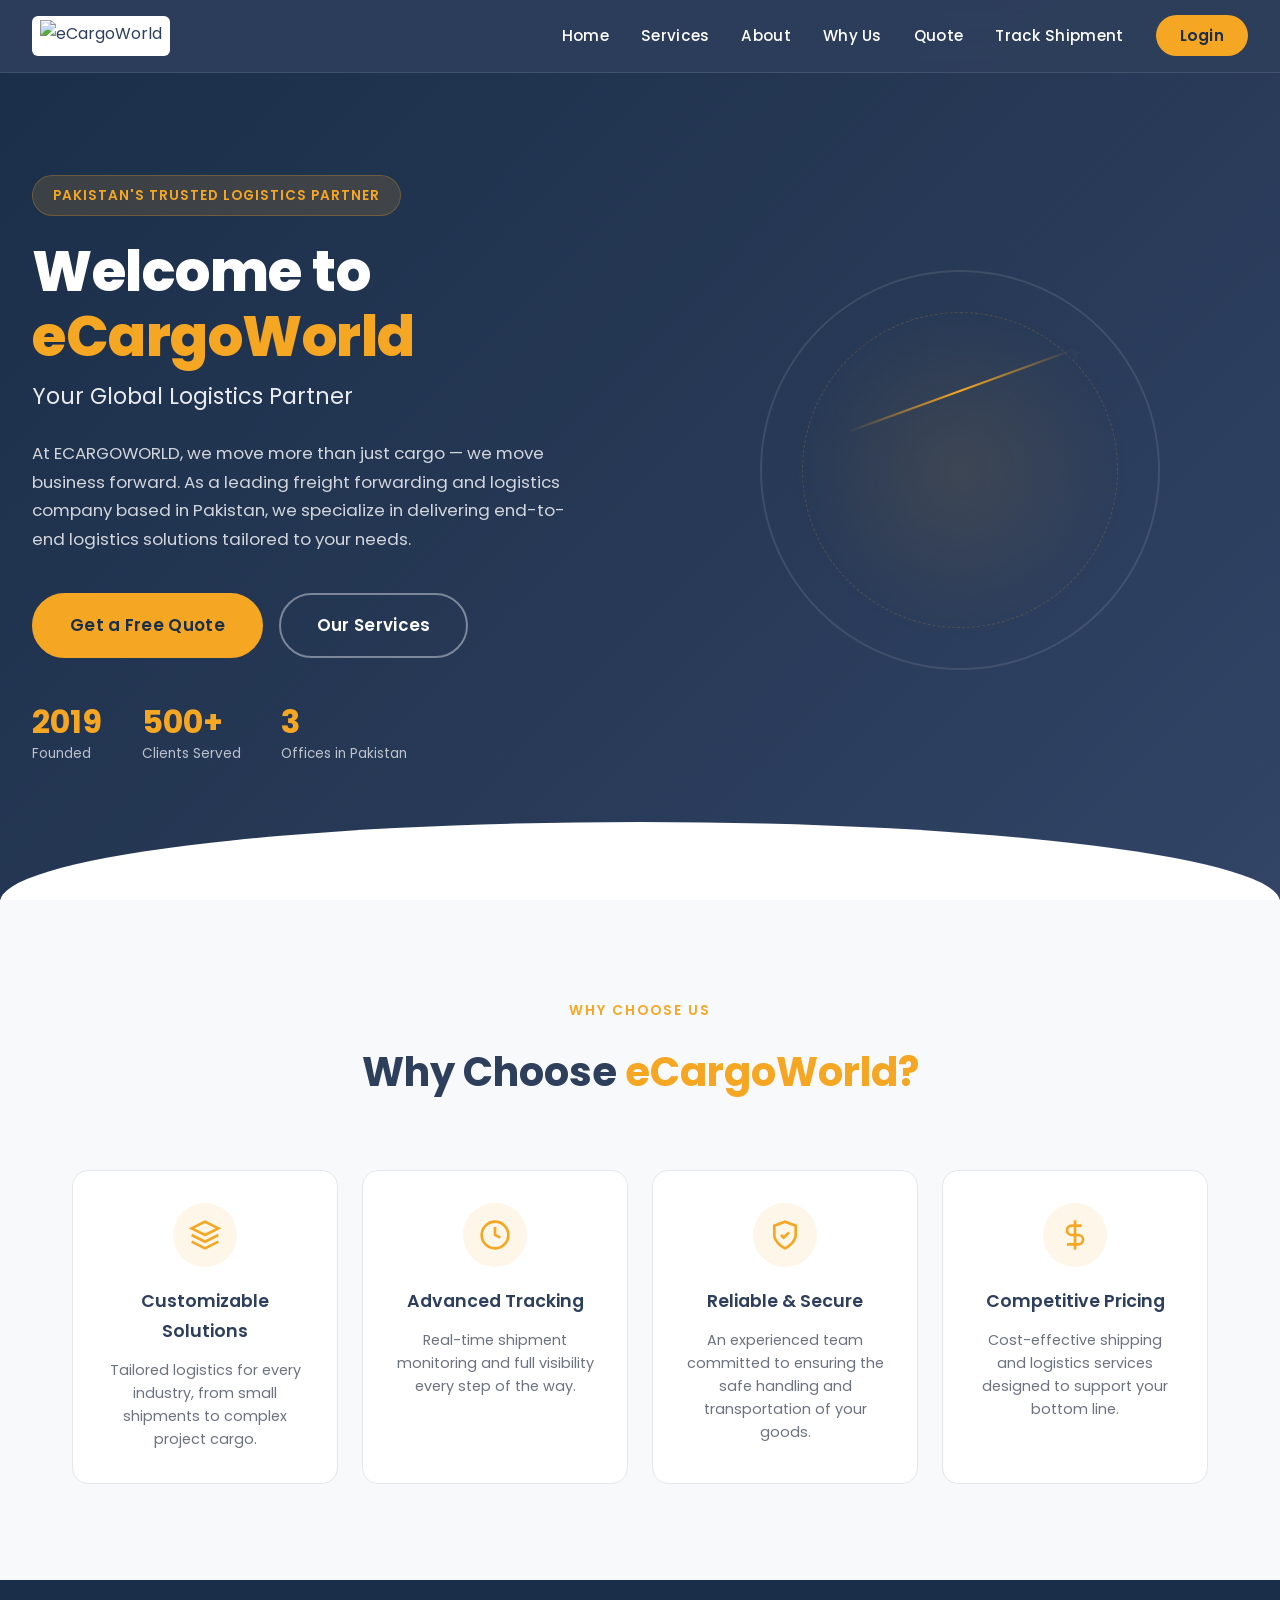
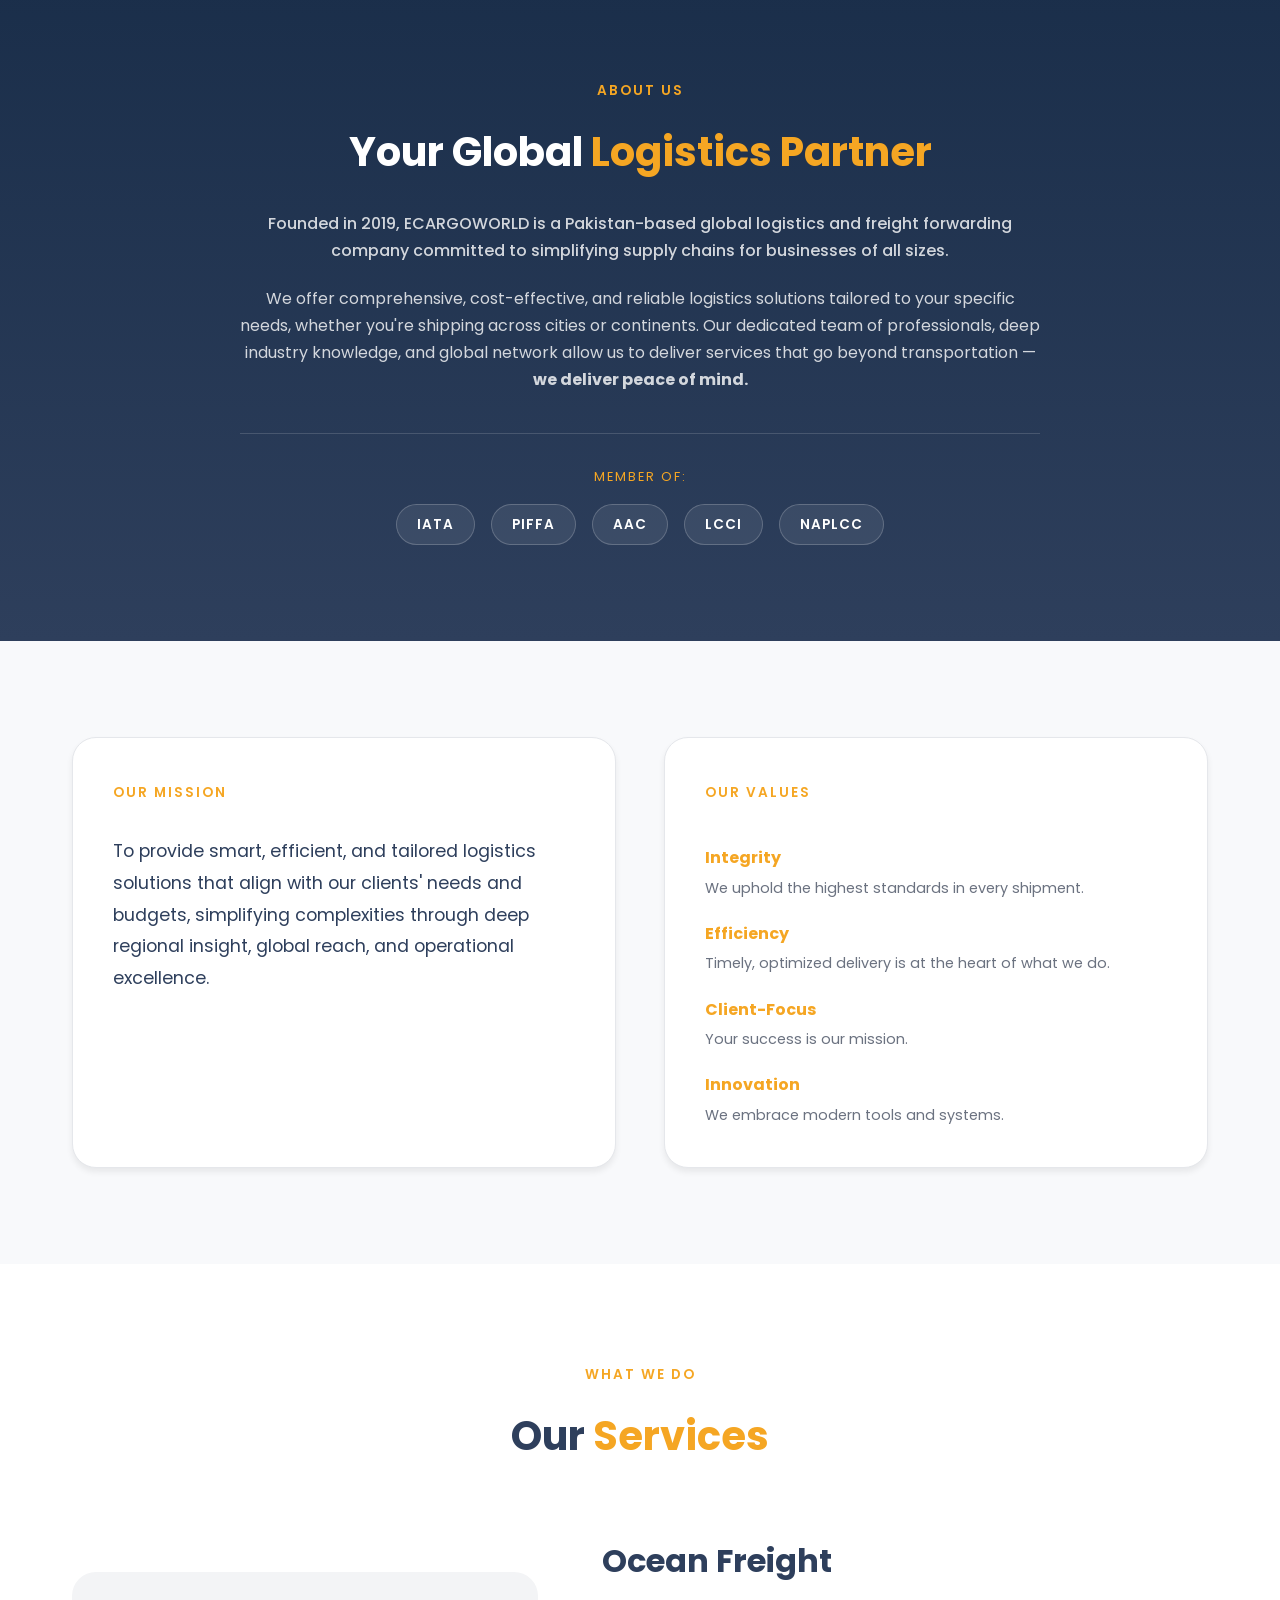
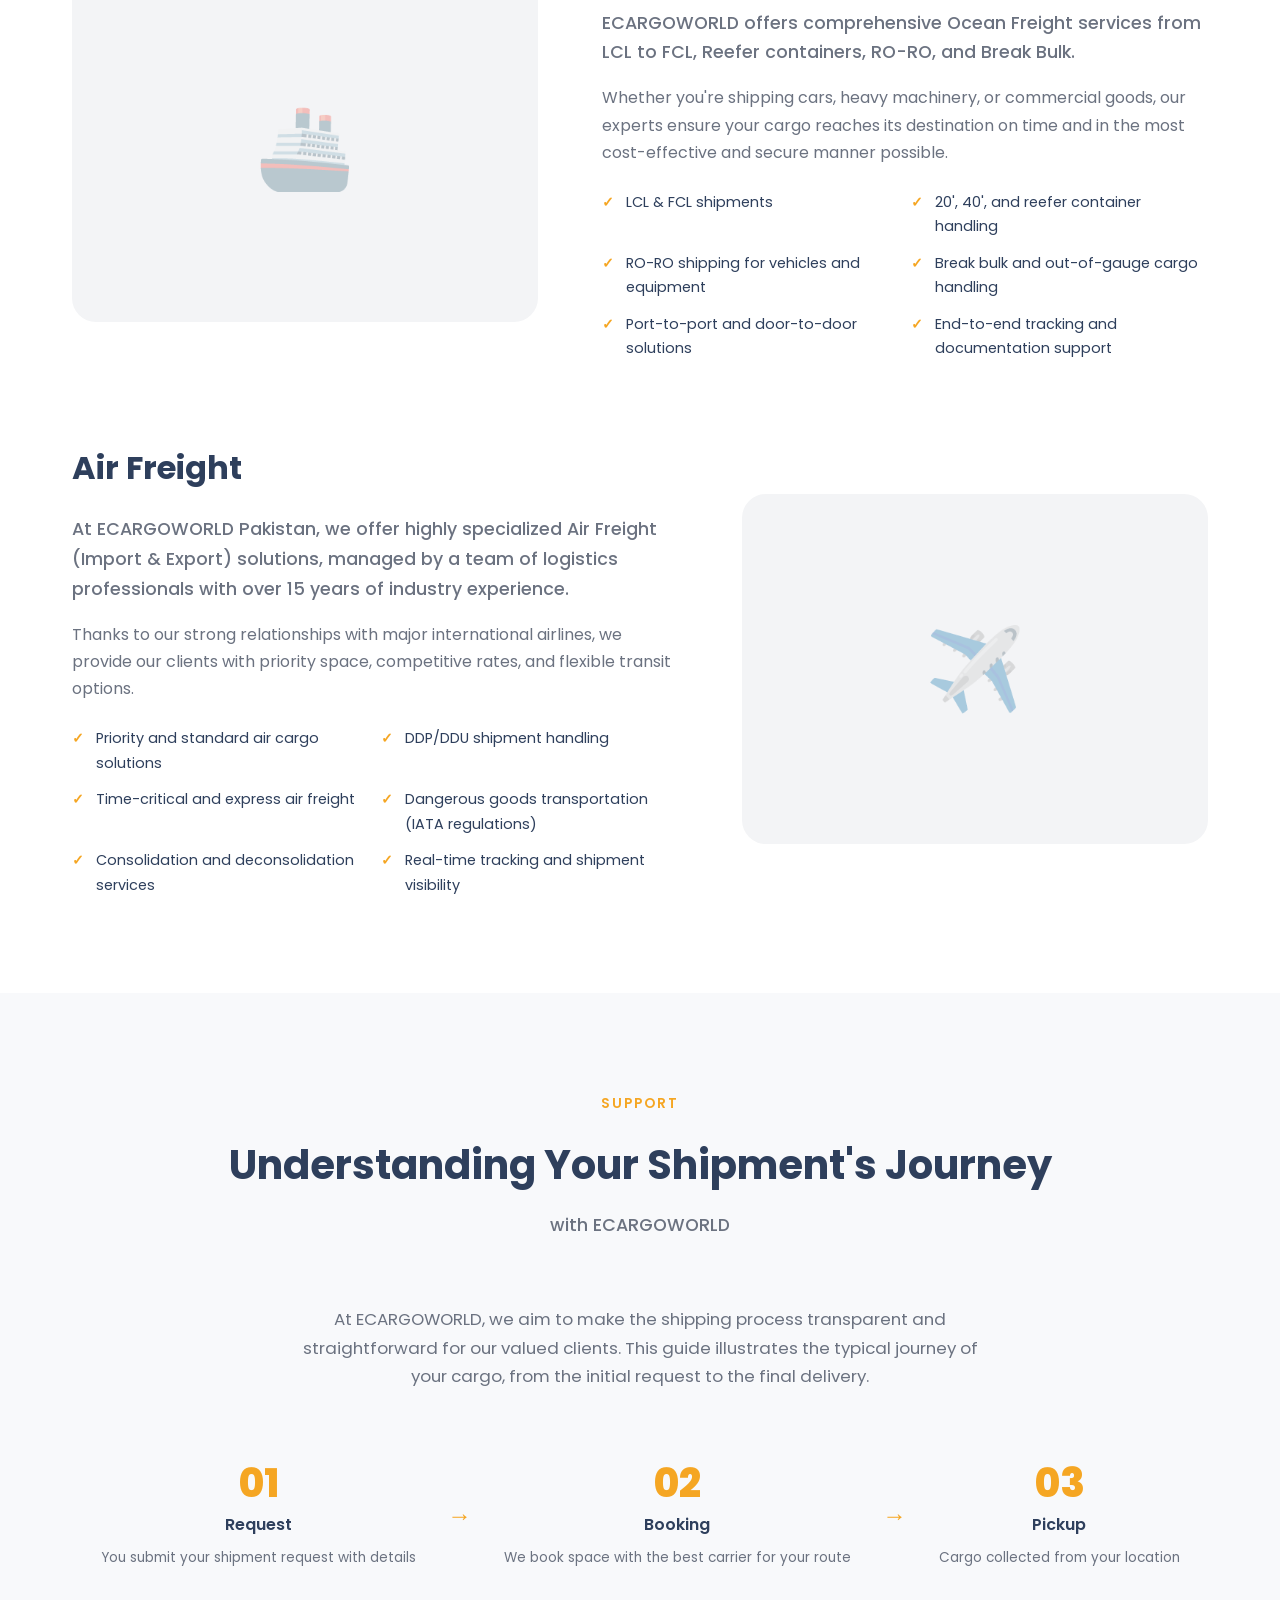
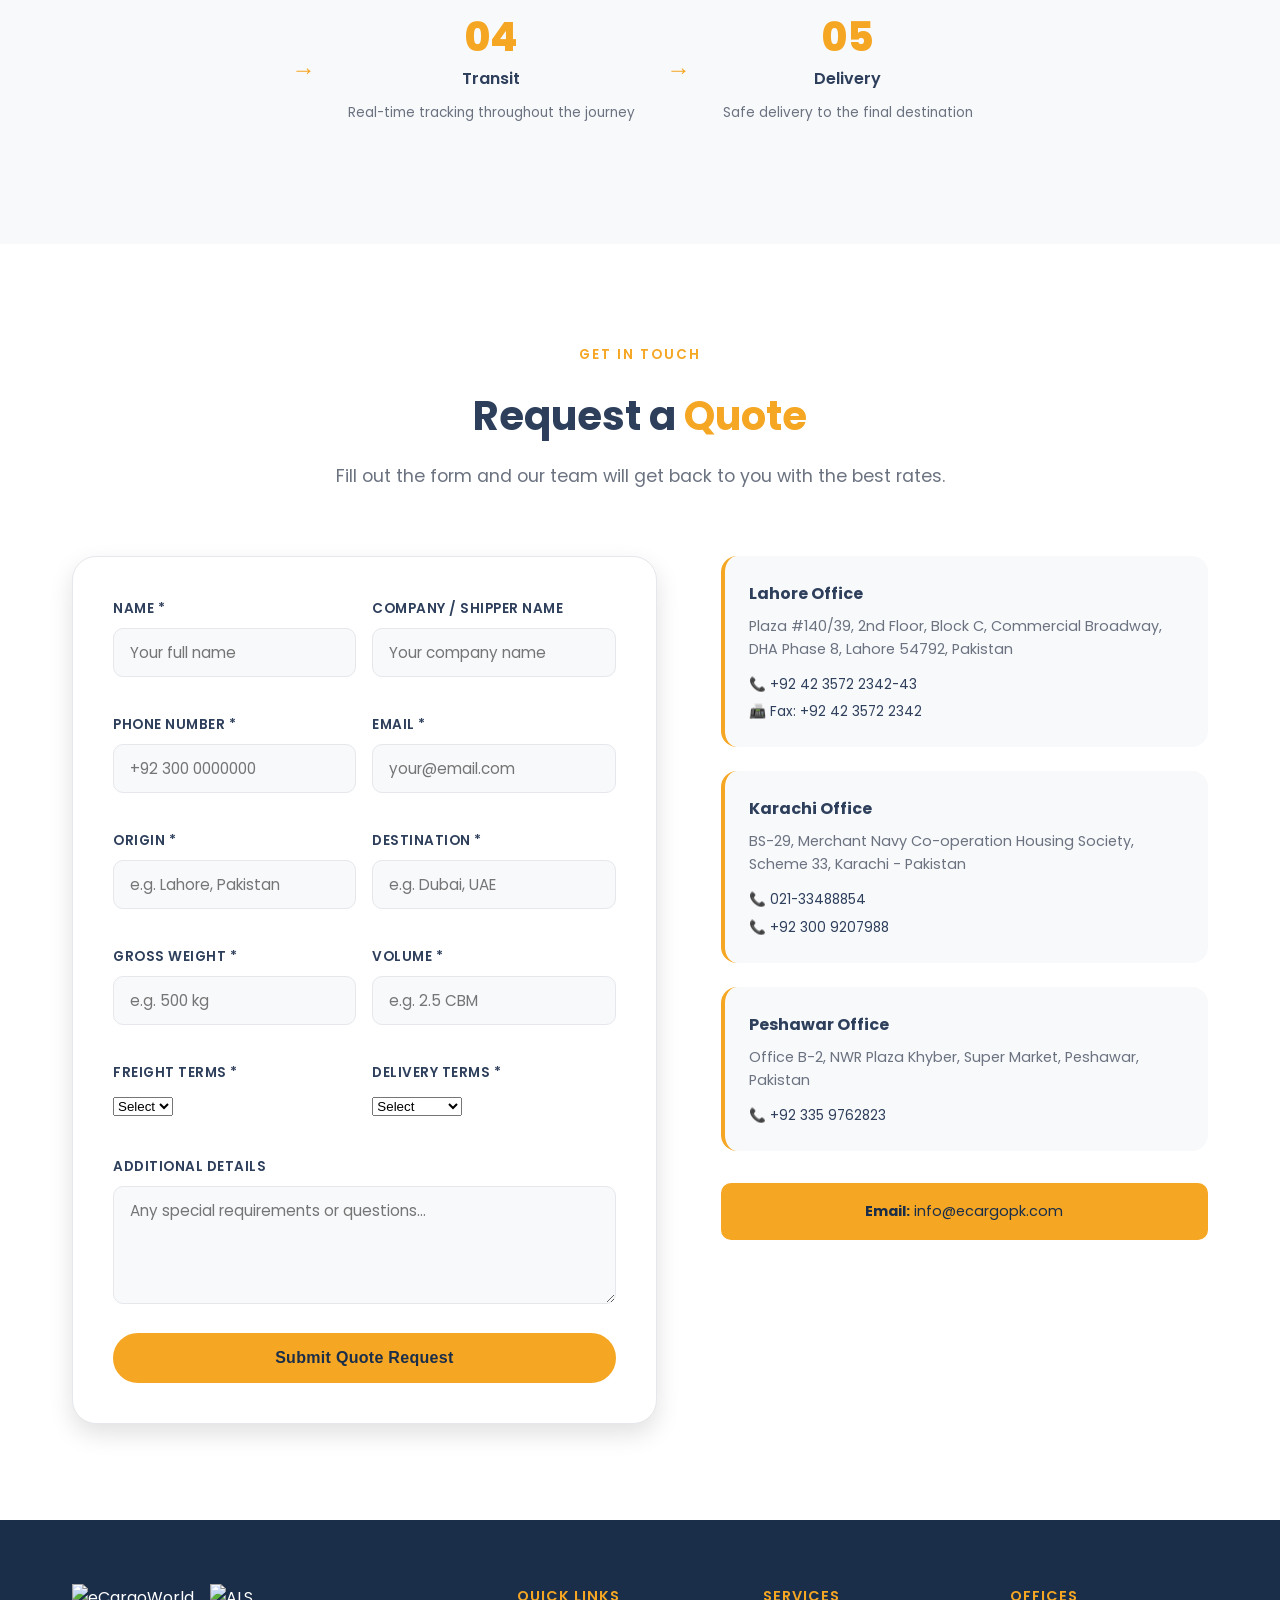
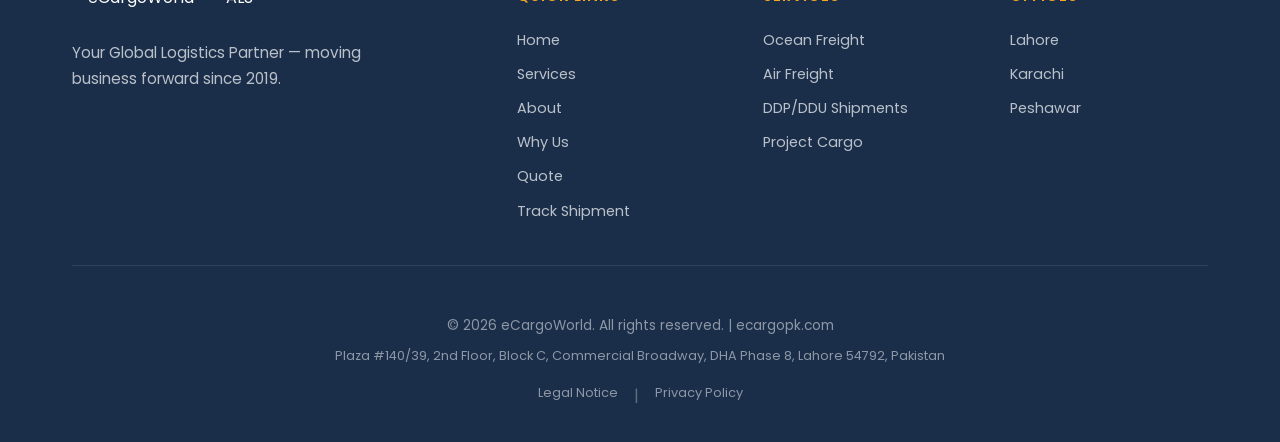
==== commit a4bc1640: "Refactor navigation and update footer content Updated the navigation links and footer content to imp" ====
--- a/index.html
+++ b/index.html
@@ -10,28 +10,30 @@
     <link href="https://fonts.googleapis.com/css2?family=Poppins:wght@300;400;500;600;700;800;900&display=swap" rel="stylesheet">
     <link rel="stylesheet" href="css/main.css">
     <script src="https://cdn.jsdelivr.net/npm/@supabase/supabase-js@2/dist/umd/supabase.min.js"></script>
+    <script src="js/supabase.js"></script>
 </head>
 <body>
 
+    <!-- ============ NAVBAR ============ -->
     <nav class="navbar" id="navbar">
         <div class="nav-container">
             <div class="nav-logos">
                 <img src="" alt="eCargoWorld" class="logo logo-ecw dynamic-image" id="navLogoEcw" data-slot="logo_ecw_url">
-                <span class="logo-divider"></span>
-                <img src="" alt="ALS" class="logo logo-als dynamic-image" id="navLogoAls" data-slot="logo_als_url">
             </div>
             <ul class="nav-links">
                 <li><a href="#home">Home</a></li>
                 <li><a href="#services">Services</a></li>
                 <li><a href="#about">About</a></li>
                 <li><a href="#why-us">Why Us</a></li>
-                <li><a href="#contact">Contact</a></li>
+                <li><a href="#contact">Quote</a></li>
+                <li><a href="track.html" class="nav-track">Track Shipment</a></li>
                 <li><a href="login.html" class="nav-cta">Login</a></li>
             </ul>
             <button class="mobile-toggle" aria-label="Menu"><span></span><span></span><span></span></button>
         </div>
     </nav>
 
+    <!-- ============ HERO ============ -->
     <section class="hero" id="home">
         <div class="hero-bg-image dynamic-bg" id="heroBgImage" data-slot="hero_image_url"></div>
         <div class="hero-bg-overlay"></div>
@@ -61,6 +63,7 @@
         <div class="hero-arc"></div>
     </section>
 
+    <!-- ============ WHY CHOOSE US ============ -->
     <section class="why-us-section" id="why-us">
         <div class="section-container">
             <div class="section-header">
@@ -69,37 +72,26 @@
             </div>
             <div class="why-grid">
                 <div class="why-card">
-                    <div class="why-icon-wrap">
-                        <svg class="why-icon" viewBox="0 0 24 24" fill="none" stroke="#F5A623" stroke-width="2"><path d="M12 2L2 7l10 5 10-5-10-5z"/><path d="M2 17l10 5 10-5"/><path d="M2 12l10 5 10-5"/></svg>
-                    </div>
-                    <h3>Customizable Solutions</h3>
-                    <p>Tailored logistics for every industry, from small shipments to complex project cargo.</p>
-                </div>
-                <div class="why-card">
-                    <div class="why-icon-wrap">
-                        <svg class="why-icon" viewBox="0 0 24 24" fill="none" stroke="#F5A623" stroke-width="2"><circle cx="12" cy="12" r="10"/><path d="M12 6v6l4 2"/></svg>
-                    </div>
-                    <h3>Advanced Tracking</h3>
-                    <p>Real-time shipment monitoring and full visibility every step of the way.</p>
-                </div>
-                <div class="why-card">
-                    <div class="why-icon-wrap">
-                        <svg class="why-icon" viewBox="0 0 24 24" fill="none" stroke="#F5A623" stroke-width="2"><path d="M12 22s8-4 8-10V5l-8-3-8 3v7c0 6 8 10 8 10z"/><path d="M9 12l2 2 4-4"/></svg>
-                    </div>
-                    <h3>Reliable & Secure</h3>
-                    <p>An experienced team committed to ensuring the safe handling and transportation of your goods.</p>
-                </div>
-                <div class="why-card">
-                    <div class="why-icon-wrap">
-                        <svg class="why-icon" viewBox="0 0 24 24" fill="none" stroke="#F5A623" stroke-width="2"><line x1="12" y1="1" x2="12" y2="23"/><path d="M17 5H9.5a3.5 3.5 0 000 7h5a3.5 3.5 0 010 7H6"/></svg>
-                    </div>
-                    <h3>Competitive Pricing</h3>
-                    <p>Cost-effective shipping and logistics services designed to support your bottom line.</p>
-                </div>
-            </div>
-        </div>
-    </section>
-
+                    <div class="why-icon-wrap"><svg class="why-icon" viewBox="0 0 24 24" fill="none" stroke="#F5A623" stroke-width="2"><path d="M12 2L2 7l10 5 10-5-10-5z"/><path d="M2 17l10 5 10-5"/><path d="M2 12l10 5 10-5"/></svg></div>
+                    <h3>Customizable Solutions</h3><p>Tailored logistics for every industry, from small shipments to complex project cargo.</p>
+                </div>
+                <div class="why-card">
+                    <div class="why-icon-wrap"><svg class="why-icon" viewBox="0 0 24 24" fill="none" stroke="#F5A623" stroke-width="2"><circle cx="12" cy="12" r="10"/><path d="M12 6v6l4 2"/></svg></div>
+                    <h3>Advanced Tracking</h3><p>Real-time shipment monitoring and full visibility every step of the way.</p>
+                </div>
+                <div class="why-card">
+                    <div class="why-icon-wrap"><svg class="why-icon" viewBox="0 0 24 24" fill="none" stroke="#F5A623" stroke-width="2"><path d="M12 22s8-4 8-10V5l-8-3-8 3v7c0 6 8 10 8 10z"/><path d="M9 12l2 2 4-4"/></svg></div>
+                    <h3>Reliable & Secure</h3><p>An experienced team committed to ensuring the safe handling and transportation of your goods.</p>
+                </div>
+                <div class="why-card">
+                    <div class="why-icon-wrap"><svg class="why-icon" viewBox="0 0 24 24" fill="none" stroke="#F5A623" stroke-width="2"><line x1="12" y1="1" x2="12" y2="23"/><path d="M17 5H9.5a3.5 3.5 0 000 7h5a3.5 3.5 0 010 7H6"/></svg></div>
+                    <h3>Competitive Pricing</h3><p>Cost-effective shipping and logistics services designed to support your bottom line.</p>
+                </div>
+            </div>
+        </div>
+    </section>
+
+    <!-- ============ ABOUT ============ -->
     <section class="about-section" id="about">
         <div class="about-bg-image dynamic-bg" id="aboutBgImage" data-slot="why_us_image_url"></div>
         <div class="section-container">
@@ -107,98 +99,35 @@
                 <span class="section-tag">About Us</span>
                 <h2>Your Global <span class="text-amber">Logistics Partner</span></h2>
                 <p class="about-intro">Founded in 2019, ECARGOWORLD is a Pakistan-based global logistics and freight forwarding company committed to simplifying supply chains for businesses of all sizes.</p>
-                <p>We offer comprehensive, cost-effective, and reliable logistics solutions tailored to your specific needs, whether you're shipping across cities or continents. With continuous growth and a strong regional presence, we serve as an essential logistics partner to a wide range of clients, from small businesses to large corporations.</p>
-                <p>Our dedicated team of professionals, deep industry knowledge, and global network allow us to deliver services that go beyond transportation — <strong>we deliver peace of mind.</strong></p>
-                <div class="certifications">
-                    <span class="cert-label">Member of:</span>
-                    <div class="cert-badges">
-                        <span class="cert-badge">IATA</span><span class="cert-badge">PIFFA</span><span class="cert-badge">AAC</span><span class="cert-badge">LCCI</span><span class="cert-badge">NAPLCC</span>
-                    </div>
-                </div>
-            </div>
-        </div>
-    </section>
-
+                <p>We offer comprehensive, cost-effective, and reliable logistics solutions tailored to your specific needs, whether you're shipping across cities or continents. Our dedicated team of professionals, deep industry knowledge, and global network allow us to deliver services that go beyond transportation — <strong>we deliver peace of mind.</strong></p>
+                <div class="certifications"><span class="cert-label">Member of:</span><div class="cert-badges"><span class="cert-badge">IATA</span><span class="cert-badge">PIFFA</span><span class="cert-badge">AAC</span><span class="cert-badge">LCCI</span><span class="cert-badge">NAPLCC</span></div></div>
+            </div>
+        </div>
+    </section>
+
+    <!-- ============ MISSION & VALUES ============ -->
     <section class="mission-section">
         <div class="section-container">
             <div class="mission-grid">
-                <div class="mission-card">
-                    <span class="section-tag">Our Mission</span>
-                    <p>To provide smart, efficient, and tailored logistics solutions that align with our clients' needs and budgets, simplifying complexities through deep regional insight, global reach, and operational excellence.</p>
-                </div>
-                <div class="values-card">
-                    <span class="section-tag">Our Values</span>
-                    <div class="values-list">
-                        <div class="value-item"><strong>Integrity</strong><p>We uphold the highest standards in every shipment we handle.</p></div>
-                        <div class="value-item"><strong>Efficiency</strong><p>Timely, optimized delivery is at the heart of what we do.</p></div>
-                        <div class="value-item"><strong>Client-Focus</strong><p>Your success is our mission. We work as an extension of your team.</p></div>
-                        <div class="value-item"><strong>Innovation</strong><p>We embrace modern tools and systems to streamline logistics.</p></div>
-                    </div>
-                </div>
-            </div>
-        </div>
-    </section>
-
+                <div class="mission-card"><span class="section-tag">Our Mission</span><p>To provide smart, efficient, and tailored logistics solutions that align with our clients' needs and budgets, simplifying complexities through deep regional insight, global reach, and operational excellence.</p></div>
+                <div class="values-card"><span class="section-tag">Our Values</span><div class="values-list"><div class="value-item"><strong>Integrity</strong><p>We uphold the highest standards in every shipment.</p></div><div class="value-item"><strong>Efficiency</strong><p>Timely, optimized delivery is at the heart of what we do.</p></div><div class="value-item"><strong>Client-Focus</strong><p>Your success is our mission.</p></div><div class="value-item"><strong>Innovation</strong><p>We embrace modern tools and systems.</p></div></div></div>
+            </div>
+        </div>
+    </section>
+
+    <!-- ============ SERVICES ============ -->
     <section class="services-section" id="services">
         <div class="section-container">
-            <div class="section-header">
-                <span class="section-tag">What We Do</span>
-                <h2>Our <span class="text-amber">Services</span></h2>
-            </div>
-            <div class="service-block">
-                <div class="service-block-content">
-                    <div class="service-block-image">
-                        <img src="" alt="Ocean Freight" class="dynamic-image" data-slot="service_sea_url">
-                        <div class="service-image-fallback">🚢</div>
-                    </div>
-                    <div class="service-block-text">
-                        <h3>Ocean Freight</h3>
-                        <p class="service-intro">ECARGOWORLD offers comprehensive Ocean Freight services designed to meet diverse shipping needs, from Less-than-Container Loads (LCL) to Full Container Loads (FCL), and specialized cargo like Reefer containers, RO-RO, and Break Bulk.</p>
-                        <p>Whether you're shipping cars, heavy machinery, or commercial goods, our experts ensure your cargo reaches its destination on time and in the most cost-effective and secure manner possible.</p>
-                        <p>With access to a global network of carriers and shipping lines, we deliver consistent, personalized ocean freight services tailored to your requirements.</p>
-                        <ul class="service-feature-list">
-                            <li>LCL & FCL shipments</li>
-                            <li>20', 40', and reefer container handling</li>
-                            <li>RO-RO shipping for vehicles and equipment</li>
-                            <li>Break bulk and out-of-gauge cargo handling</li>
-                            <li>Port-to-port and door-to-door solutions</li>
-                            <li>End-to-end tracking and documentation support</li>
-                        </ul>
-                    </div>
-                </div>
-            </div>
-            <div class="service-block reverse">
-                <div class="service-block-content">
-                    <div class="service-block-image">
-                        <img src="" alt="Air Freight" class="dynamic-image" data-slot="service_air_url">
-                        <div class="service-image-fallback">✈️</div>
-                    </div>
-                    <div class="service-block-text">
-                        <h3>Air Freight</h3>
-                        <p class="service-intro">At ECARGOWORLD Pakistan, we offer highly specialized Air Freight (Import & Export) solutions, managed by a team of logistics professionals with over 15 years of industry experience.</p>
-                        <p>Thanks to our strong relationships with major international airlines, we provide our clients with priority space, competitive rates, and flexible transit options, ensuring fast and reliable cargo movement across the globe.</p>
-                        <p>We also expertly handle DDU and DDP shipments to any global destination through our network of trusted logistics partners, offering seamless end-to-end air freight solutions.</p>
-                        <ul class="service-feature-list">
-                            <li>Priority and standard air cargo solutions</li>
-                            <li>DDP/DDU shipment handling</li>
-                            <li>Time-critical and express air freight</li>
-                            <li>Dangerous goods transportation (IATA regulations)</li>
-                            <li>Consolidation and deconsolidation services</li>
-                            <li>Real-time tracking and shipment visibility</li>
-                        </ul>
-                    </div>
-                </div>
-            </div>
-        </div>
-    </section>
-
+            <div class="section-header"><span class="section-tag">What We Do</span><h2>Our <span class="text-amber">Services</span></h2></div>
+            <div class="service-block"><div class="service-block-content"><div class="service-block-image"><img src="" alt="Ocean Freight" class="dynamic-image" data-slot="service_sea_url"><div class="service-image-fallback">🚢</div></div><div class="service-block-text"><h3>Ocean Freight</h3><p class="service-intro">ECARGOWORLD offers comprehensive Ocean Freight services from LCL to FCL, Reefer containers, RO-RO, and Break Bulk.</p><p>Whether you're shipping cars, heavy machinery, or commercial goods, our experts ensure your cargo reaches its destination on time and in the most cost-effective and secure manner possible.</p><ul class="service-feature-list"><li>LCL & FCL shipments</li><li>20', 40', and reefer container handling</li><li>RO-RO shipping for vehicles and equipment</li><li>Break bulk and out-of-gauge cargo handling</li><li>Port-to-port and door-to-door solutions</li><li>End-to-end tracking and documentation support</li></ul></div></div></div>
+            <div class="service-block reverse"><div class="service-block-content"><div class="service-block-image"><img src="" alt="Air Freight" class="dynamic-image" data-slot="service_air_url"><div class="service-image-fallback">✈️</div></div><div class="service-block-text"><h3>Air Freight</h3><p class="service-intro">At ECARGOWORLD Pakistan, we offer highly specialized Air Freight (Import & Export) solutions, managed by a team of logistics professionals with over 15 years of industry experience.</p><p>Thanks to our strong relationships with major international airlines, we provide our clients with priority space, competitive rates, and flexible transit options.</p><ul class="service-feature-list"><li>Priority and standard air cargo solutions</li><li>DDP/DDU shipment handling</li><li>Time-critical and express air freight</li><li>Dangerous goods transportation (IATA regulations)</li><li>Consolidation and deconsolidation services</li><li>Real-time tracking and shipment visibility</li></ul></div></div></div>
+        </div>
+    </section>
+
+    <!-- ============ SHIPMENT JOURNEY ============ -->
     <section class="journey-section">
         <div class="section-container">
-            <div class="section-header">
-                <span class="section-tag">Support</span>
-                <h2>Understanding Your Shipment's Journey</h2>
-                <p class="journey-subtitle">with ECARGOWORLD</p>
-            </div>
+            <div class="section-header"><span class="section-tag">Support</span><h2>Understanding Your Shipment's Journey</h2><p class="journey-subtitle">with ECARGOWORLD</p></div>
             <p class="journey-intro">At ECARGOWORLD, we aim to make the shipping process transparent and straightforward for our valued clients. This guide illustrates the typical journey of your cargo, from the initial request to the final delivery.</p>
             <div class="journey-steps">
                 <div class="journey-step"><div class="step-number">01</div><h4>Request</h4><p>You submit your shipment request with details</p></div>
@@ -214,58 +143,64 @@
         </div>
     </section>
 
+    <!-- ============ QUOTE FORM ============ -->
     <section class="contact-section" id="contact">
         <div class="section-container">
-            <div class="section-header">
-                <span class="section-tag">Contact Us</span>
-                <h2>Get in <span class="text-amber">Touch!</span></h2>
-                <p>We're here to support your logistics needs, whether it's a freight inquiry, service request, or a custom solution.</p>
-            </div>
+            <div class="section-header"><span class="section-tag">Get In Touch</span><h2>Request a <span class="text-amber">Quote</span></h2><p>Fill out the form and our team will get back to you with the best rates.</p></div>
             <div class="contact-wrapper">
                 <div class="contact-form-wrap">
                     <form class="contact-form" id="quoteForm">
                         <div class="form-row">
-                            <div class="form-group"><label for="name">Name *</label><input type="text" id="name" required placeholder="Your full name"></div>
-                            <div class="form-group"><label for="phone">Phone Number *</label><input type="tel" id="phone" required placeholder="+92 300 0000000"></div>
-                        </div>
-                        <div class="form-row">
-                            <div class="form-group"><label for="email">E-Mail *</label><input type="email" id="email" required placeholder="your@email.com"></div>
-                            <div class="form-group"><label for="date">Preferred Date</label><input type="date" id="date"></div>
-                        </div>
-                        <div class="form-group"><label for="message">Message *</label><textarea id="message" rows="5" required placeholder="Tell us about your shipment: origin, destination, weight, cargo type..."></textarea></div>
-                        <div class="form-group captcha-group">
-                            <label>Captcha</label>
-                            <div class="captcha-box">
-                                <span class="captcha-text" id="captchaText">7K4M2P</span>
-                                <button type="button" class="captcha-refresh" id="captchaRefresh">Load new</button>
+                            <div class="form-group"><label for="qfName">Name *</label><input type="text" id="qfName" required placeholder="Your full name"></div>
+                            <div class="form-group"><label for="qfCompany">Company / Shipper Name</label><input type="text" id="qfCompany" placeholder="Your company name"></div>
+                        </div>
+                        <div class="form-row">
+                            <div class="form-group"><label for="qfPhone">Phone Number *</label><input type="tel" id="qfPhone" required placeholder="+92 300 0000000"></div>
+                            <div class="form-group"><label for="qfEmail">Email *</label><input type="email" id="qfEmail" required placeholder="your@email.com"></div>
+                        </div>
+                        <div class="form-row">
+                            <div class="form-group"><label for="qfOrigin">Origin *</label><input type="text" id="qfOrigin" required placeholder="e.g. Lahore, Pakistan"></div>
+                            <div class="form-group"><label for="qfDestination">Destination *</label><input type="text" id="qfDestination" required placeholder="e.g. Dubai, UAE"></div>
+                        </div>
+                        <div class="form-row">
+                            <div class="form-group"><label for="qfWeight">Gross Weight *</label><input type="text" id="qfWeight" required placeholder="e.g. 500 kg"></div>
+                            <div class="form-group"><label for="qfVolume">Volume *</label><input type="text" id="qfVolume" required placeholder="e.g. 2.5 CBM"></div>
+                        </div>
+                        <div class="form-row">
+                            <div class="form-group">
+                                <label for="qfFreightTerms">Freight Terms *</label>
+                                <select id="qfFreightTerms" required>
+                                    <option value="">Select</option>
+                                    <option value="FOB">FOB</option>
+                                    <option value="CNF">CNF</option>
+                                    <option value="EXW">EXW</option>
+                                </select>
                             </div>
-                            <input type="text" id="captchaInput" required placeholder="Enter captcha code">
-                        </div>
-                        <button type="submit" class="btn btn-amber btn-full">Submit</button>
+                            <div class="form-group">
+                                <label for="qfDeliveryTerms">Delivery Terms *</label>
+                                <select id="qfDeliveryTerms" required>
+                                    <option value="">Select</option>
+                                    <option value="DDP">DDP</option>
+                                    <option value="DAP">DAP</option>
+                                    <option value="Port to Port">Port to Port</option>
+                                </select>
+                            </div>
+                        </div>
+                        <div class="form-group"><label for="qfMessage">Additional Details</label><textarea id="qfMessage" rows="4" placeholder="Any special requirements or questions..."></textarea></div>
+                        <button type="submit" class="btn btn-amber btn-full">Submit Quote Request</button>
                     </form>
                 </div>
                 <div class="offices-wrap">
-                    <div class="office-card">
-                        <h4>Lahore Office</h4>
-                        <p class="office-address">Plaza #140/39, 2nd Floor, Block C, Commercial Broadway, DHA Phase 8, Lahore 54792, Pakistan</p>
-                        <div class="office-contact"><span>📞 +92 42 3572 2342-43</span><span>📠 Fax: +92 42 3572 2342</span></div>
-                    </div>
-                    <div class="office-card">
-                        <h4>Karachi Office</h4>
-                        <p class="office-address">Office No. 408, 4th Floor, Muhammad Mustafa Trade Center, P.E.C.H.S. Society, Tariq Road, Karachi, Pakistan</p>
-                        <div class="office-contact"><span>📞 +92 300 8217526</span><span>📞 +92 300 9207988</span></div>
-                    </div>
-                    <div class="office-card">
-                        <h4>Peshawar Office</h4>
-                        <p class="office-address">Office B-2, NWR Plaza Khyber, Super Market, Peshawar, Pakistan</p>
-                        <div class="office-contact"><span>📞 +92 335 9762823</span></div>
-                    </div>
+                    <div class="office-card"><h4>Lahore Office</h4><p class="office-address">Plaza #140/39, 2nd Floor, Block C, Commercial Broadway, DHA Phase 8, Lahore 54792, Pakistan</p><div class="office-contact"><span>📞 +92 42 3572 2342-43</span><span>📠 Fax: +92 42 3572 2342</span></div></div>
+                    <div class="office-card"><h4>Karachi Office</h4><p class="office-address">BS-29, Merchant Navy Co-operation Housing Society, Scheme 33, Karachi - Pakistan</p><div class="office-contact"><span>📞 021-33488854</span><span>📞 +92 300 9207988</span></div></div>
+                    <div class="office-card"><h4>Peshawar Office</h4><p class="office-address">Office B-2, NWR Plaza Khyber, Super Market, Peshawar, Pakistan</p><div class="office-contact"><span>📞 +92 335 9762823</span></div></div>
                     <div class="office-email"><strong>Email:</strong> info@ecargopk.com</div>
                 </div>
             </div>
         </div>
     </section>
 
+    <!-- ============ FOOTER ============ -->
     <footer class="footer">
         <div class="footer-container">
             <div class="footer-top">
@@ -276,18 +211,9 @@
                     </div>
                     <p>Your Global Logistics Partner — moving business forward since 2019.</p>
                 </div>
-                <div class="footer-links">
-                    <h4>Quick Links</h4>
-                    <ul><li><a href="#home">Home</a></li><li><a href="#services">Services</a></li><li><a href="#about">About</a></li><li><a href="#why-us">Why Us</a></li><li><a href="#contact">Contact</a></li></ul>
-                </div>
-                <div class="footer-links">
-                    <h4>Services</h4>
-                    <ul><li>Ocean Freight</li><li>Air Freight</li><li>DDP/DDU Shipments</li><li>Project Cargo</li></ul>
-                </div>
-                <div class="footer-links">
-                    <h4>Offices</h4>
-                    <ul><li>Lahore</li><li>Karachi</li><li>Peshawar</li></ul>
-                </div>
+                <div class="footer-links"><h4>Quick Links</h4><ul><li><a href="#home">Home</a></li><li><a href="#services">Services</a></li><li><a href="#about">About</a></li><li><a href="#why-us">Why Us</a></li><li><a href="#contact">Quote</a></li><li><a href="track.html">Track Shipment</a></li></ul></div>
+                <div class="footer-links"><h4>Services</h4><ul><li>Ocean Freight</li><li>Air Freight</li><li>DDP/DDU Shipments</li><li>Project Cargo</li></ul></div>
+                <div class="footer-links"><h4>Offices</h4><ul><li>Lahore</li><li>Karachi</li><li>Peshawar</li></ul></div>
             </div>
             <div class="footer-bottom">
                 <p>&copy; 2026 eCargoWorld. All rights reserved. | ecargopk.com</p>
@@ -297,7 +223,6 @@
         </div>
     </footer>
 
-    <script src="js/supabase.js" type="module"></script>
     <script src="js/main.js"></script>
 </body>
 </html>
--- a/css/main.css
+++ b/css/main.css
@@ -1,22 +1,14 @@
-/* ============================================
-   eCargoWorld — Main Stylesheet
-   Brand: #2E3F5C (navy) + #F5A623 (amber)
-   ============================================ */
-
 :root {
     --primary: #2E3F5C;
     --primary-light: #3D5280;
     --primary-dark: #1A2E4A;
     --accent: #F5A623;
     --accent-light: #F7BC52;
-    --accent-dark: #D4890E;
     --white: #FFFFFF;
     --off-white: #F8F9FB;
     --gray-100: #F3F4F6;
     --gray-200: #E5E7EB;
     --gray-400: #9CA3AF;
-    --gray-600: #4B5563;
-    --gray-800: #1F2937;
     --text-dark: #2E3F5C;
     --text-light: #FFFFFF;
     --text-muted: #6B7280;
@@ -32,599 +24,176 @@
 }
 
 *, *::before, *::after { margin: 0; padding: 0; box-sizing: border-box; }
-
 html { scroll-behavior: smooth; font-size: 16px; }
 
 body {
     font-family: 'Poppins', -apple-system, BlinkMacSystemFont, 'Segoe UI', sans-serif;
-    color: var(--text-dark);
-    line-height: 1.7;
-    overflow-x: hidden;
-    background: var(--white);
-}
-
-/* ============================================
-   NAVBAR
-   ============================================ */
+    color: var(--text-dark); line-height: 1.7; overflow-x: hidden; background: var(--white);
+}
+
+/* Navbar */
 .navbar {
     position: fixed; top: 0; left: 0; right: 0; z-index: 1000;
-    background: rgba(46, 63, 92, 0.95);
-    backdrop-filter: blur(20px);
-    border-bottom: 1px solid rgba(255,255,255,0.1);
-    transition: var(--transition);
-}
-
-.navbar.scrolled {
-    background: rgba(26, 46, 74, 0.98);
-    box-shadow: var(--shadow-lg);
-}
-
-.nav-container {
-    max-width: 1280px; margin: 0 auto; padding: 0 2rem;
-    display: flex; align-items: center; justify-content: space-between;
-    height: 72px;
-}
-
+    background: rgba(46, 63, 92, 0.95); backdrop-filter: blur(20px);
+    border-bottom: 1px solid rgba(255,255,255,0.1); transition: var(--transition);
+}
+.navbar.scrolled { background: rgba(26, 46, 74, 0.98); box-shadow: var(--shadow-lg); }
+.nav-container { max-width: 1280px; margin: 0 auto; padding: 0 2rem; display: flex; align-items: center; justify-content: space-between; height: 72px; }
 .nav-logos { display: flex; align-items: center; gap: 16px; }
-
 .logo { height: 40px; width: auto; object-fit: contain; }
-
-.logo-ecw {
-    background: var(--white); padding: 4px 8px; border-radius: var(--radius-sm);
-}
-
-.logo[src=""], .logo:not([src]), .logo[src="null"] {
-    visibility: hidden;
-}
-
+.logo-ecw { background: var(--white); padding: 4px 8px; border-radius: var(--radius-sm); }
 .logo-divider { width: 1px; height: 32px; background: rgba(255,255,255,0.3); }
-
 .nav-links { display: flex; list-style: none; gap: 2rem; align-items: center; }
-
-.nav-links a {
-    color: var(--text-light); text-decoration: none; font-weight: 500;
-    font-size: 0.95rem; letter-spacing: 0.3px; transition: var(--transition);
-    position: relative;
-}
-
-.nav-links a::after {
-    content: ''; position: absolute; bottom: -4px; left: 0;
-    width: 0; height: 2px; background: var(--accent); transition: var(--transition);
-}
-
+.nav-links a { color: var(--text-light); text-decoration: none; font-weight: 500; font-size: 0.95rem; letter-spacing: 0.3px; transition: var(--transition); position: relative; }
+.nav-links a::after { content: ''; position: absolute; bottom: -4px; left: 0; width: 0; height: 2px; background: var(--accent); transition: var(--transition); }
 .nav-links a:hover::after { width: 100%; }
-
-.nav-cta {
-    background: var(--accent) !important; color: var(--primary-dark) !important;
-    padding: 10px 24px !important; border-radius: 50px !important;
-    font-weight: 600 !important;
-}
-
-.nav-cta:hover {
-    background: var(--accent-light) !important; transform: translateY(-1px);
-    box-shadow: 0 4px 15px rgba(245, 166, 35, 0.4);
-}
-
+.nav-cta { background: var(--accent) !important; color: var(--primary-dark) !important; padding: 10px 24px !important; border-radius: 50px !important; font-weight: 600 !important; }
+.nav-cta:hover { background: var(--accent-light) !important; transform: translateY(-1px); box-shadow: 0 4px 15px rgba(245, 166, 35, 0.4); }
 .nav-cta::after { display: none !important; }
-
-.mobile-toggle {
-    display: none; flex-direction: column; gap: 5px;
-    background: none; border: none; cursor: pointer; padding: 5px;
-}
-
-.mobile-toggle span {
-    width: 28px; height: 2px; background: var(--white); border-radius: 2px;
-    transition: var(--transition);
-}
-
-/* ============================================
-   HERO SECTION
-   ============================================ */
-.hero {
-    position: relative; min-height: 100vh;
-    background: linear-gradient(135deg, var(--primary-dark) 0%, var(--primary) 50%, var(--primary-light) 100%);
-    display: flex; align-items: center; overflow: hidden;
-}
-
-.hero-bg-image {
-    position: absolute; inset: 0; background-size: cover; background-position: center;
-    opacity: 0.3; z-index: 0;
-}
-
-.hero-bg-overlay {
-    position: absolute; inset: 0;
-    background: linear-gradient(135deg, rgba(26,46,74,0.85) 0%, rgba(46,63,92,0.7) 100%);
-    z-index: 1;
-}
-
-.hero-container {
-    max-width: 1280px; margin: 0 auto; padding: 120px 2rem 80px;
-    display: grid; grid-template-columns: 1fr 1fr; gap: 4rem;
-    align-items: center; position: relative; z-index: 2;
-}
-
-.hero-tag {
-    display: inline-block;
-    background: rgba(245, 166, 35, 0.15); color: var(--accent);
-    padding: 8px 20px; border-radius: 50px; font-size: 0.85rem;
-    font-weight: 600; letter-spacing: 1px; text-transform: uppercase;
-    margin-bottom: 1.5rem; border: 1px solid rgba(245, 166, 35, 0.25);
-}
-
-.hero-headline {
-    font-size: 3.5rem; font-weight: 800; line-height: 1.15;
-    color: var(--text-light); margin-bottom: 0.5rem; letter-spacing: -0.5px;
-}
-
-.hero-subtitle {
-    font-size: 1.4rem; color: rgba(255,255,255,0.9); font-weight: 400;
-    margin-bottom: 1.5rem;
-}
-
+.mobile-toggle { display: none; flex-direction: column; gap: 5px; background: none; border: none; cursor: pointer; padding: 5px; }
+.mobile-toggle span { width: 28px; height: 2px; background: var(--white); border-radius: 2px; transition: var(--transition); }
+
+/* Hero */
+.hero { position: relative; min-height: 100vh; background: linear-gradient(135deg, var(--primary-dark) 0%, var(--primary) 50%, var(--primary-light) 100%); display: flex; align-items: center; overflow: hidden; }
+.hero-bg-image { position: absolute; inset: 0; background-size: cover; background-position: center; opacity: 0.3; z-index: 0; }
+.hero-bg-overlay { position: absolute; inset: 0; background: linear-gradient(135deg, rgba(26,46,74,0.85) 0%, rgba(46,63,92,0.7) 100%); z-index: 1; }
+.hero-container { max-width: 1280px; margin: 0 auto; padding: 120px 2rem 80px; display: grid; grid-template-columns: 1fr 1fr; gap: 4rem; align-items: center; position: relative; z-index: 2; }
+.hero-tag { display: inline-block; background: rgba(245, 166, 35, 0.15); color: var(--accent); padding: 8px 20px; border-radius: 50px; font-size: 0.85rem; font-weight: 600; letter-spacing: 1px; text-transform: uppercase; margin-bottom: 1.5rem; border: 1px solid rgba(245, 166, 35, 0.25); }
+.hero-headline { font-size: 3.5rem; font-weight: 800; line-height: 1.15; color: var(--text-light); margin-bottom: 0.5rem; letter-spacing: -0.5px; }
+.hero-subtitle { font-size: 1.4rem; color: rgba(255,255,255,0.9); font-weight: 400; margin-bottom: 1.5rem; }
 .text-amber { color: var(--accent); }
-
-.hero-subtext {
-    font-size: 1.05rem; color: rgba(255,255,255,0.8);
-    margin-bottom: 2.5rem; max-width: 540px; line-height: 1.7;
-}
-
+.hero-subtext { font-size: 1.05rem; color: rgba(255,255,255,0.8); margin-bottom: 2.5rem; max-width: 540px; line-height: 1.7; }
 .hero-ctas { display: flex; gap: 1rem; margin-bottom: 3rem; flex-wrap: wrap; }
-
-.btn {
-    display: inline-flex; align-items: center; justify-content: center;
-    padding: 14px 32px; border-radius: 50px; font-weight: 600;
-    font-size: 1rem; text-decoration: none; cursor: pointer;
-    border: 2px solid transparent; transition: var(--transition); letter-spacing: 0.3px;
-}
-
+.btn { display: inline-flex; align-items: center; justify-content: center; padding: 14px 32px; border-radius: 50px; font-weight: 600; font-size: 1rem; text-decoration: none; cursor: pointer; border: 2px solid transparent; transition: var(--transition); letter-spacing: 0.3px; }
 .btn-lg { padding: 16px 36px; font-size: 1.05rem; }
-
-.btn-amber {
-    background: var(--accent); color: var(--primary-dark); border-color: var(--accent);
-}
-
-.btn-amber:hover {
-    background: var(--accent-light); transform: translateY(-2px);
-    box-shadow: 0 8px 25px rgba(245, 166, 35, 0.35);
-}
-
-.btn-outline {
-    background: transparent; color: var(--white); border-color: rgba(255,255,255,0.4);
-}
-
+.btn-amber { background: var(--accent); color: var(--primary-dark); border-color: var(--accent); }
+.btn-amber:hover { background: var(--accent-light); transform: translateY(-2px); box-shadow: 0 8px 25px rgba(245, 166, 35, 0.35); }
+.btn-outline { background: transparent; color: var(--white); border-color: rgba(255,255,255,0.4); }
 .btn-outline:hover { border-color: var(--white); background: rgba(255,255,255,0.08); }
-
 .btn-full { width: 100%; }
-
 .hero-stats { display: flex; gap: 2.5rem; }
-
 .stat-item { display: flex; flex-direction: column; }
-
 .stat-number { font-size: 2rem; font-weight: 700; color: var(--accent); line-height: 1; }
-
 .stat-label { font-size: 0.85rem; color: rgba(255,255,255,0.7); margin-top: 4px; }
-
 .hero-visual { display: flex; align-items: center; justify-content: center; }
-
 .globe-container { width: 400px; height: 400px; position: relative; }
-
-.globe-dots {
-    width: 100%; height: 100%; border-radius: 50%;
-    background: radial-gradient(circle at 50% 50%, rgba(245,166,35,0.1) 0%, transparent 60%);
-    border: 2px solid rgba(255,255,255,0.1); position: relative;
-}
-
-.globe-dots::before {
-    content: ''; position: absolute; inset: 10%; border-radius: 50%;
-    border: 1px dashed rgba(245,166,35,0.2);
-    animation: spin 60s linear infinite;
-}
-
-.plane-trail {
-    position: absolute; top: 30%; left: 20%; width: 60%; height: 2px;
-    background: linear-gradient(90deg, transparent, var(--accent), transparent);
-    transform: rotate(-20deg);
-}
-
-.plane-trail::after {
-    content: '✈'; position: absolute; right: -10px; top: -14px;
-    font-size: 24px; animation: fly 4s ease-in-out infinite;
-}
-
-@keyframes spin {
-    from { transform: rotate(0deg); }
-    to { transform: rotate(360deg); }
-}
-
-@keyframes fly {
-    0%, 100% { transform: translateX(0); }
-    50% { transform: translateX(-20px); }
-}
-
-.hero-arc {
-    position: absolute; bottom: -2px; left: 0; right: 0; height: 80px;
-    background: var(--white); border-radius: 50% 50% 0 0 / 100% 100% 0 0;
-    z-index: 3;
-}
-
-/* ============================================
-   SECTION SHARED
-   ============================================ */
+.globe-dots { width: 100%; height: 100%; border-radius: 50%; background: radial-gradient(circle at 50% 50%, rgba(245,166,35,0.1) 0%, transparent 60%); border: 2px solid rgba(255,255,255,0.1); position: relative; }
+.globe-dots::before { content: ''; position: absolute; inset: 10%; border-radius: 50%; border: 1px dashed rgba(245,166,35,0.2); animation: spin 60s linear infinite; }
+.plane-trail { position: absolute; top: 30%; left: 20%; width: 60%; height: 2px; background: linear-gradient(90deg, transparent, var(--accent), transparent); transform: rotate(-20deg); }
+.plane-trail::after { content: '✈'; position: absolute; right: -10px; top: -14px; font-size: 24px; animation: fly 4s ease-in-out infinite; }
+@keyframes spin { from { transform: rotate(0deg); } to { transform: rotate(360deg); } }
+@keyframes fly { 0%, 100% { transform: translateX(0); } 50% { transform: translateX(-20px); } }
+.hero-arc { position: absolute; bottom: -2px; left: 0; right: 0; height: 80px; background: var(--white); border-radius: 50% 50% 0 0 / 100% 100% 0 0; z-index: 3; }
+
+/* Sections */
 .section-container { max-width: 1200px; margin: 0 auto; padding: 6rem 2rem; }
-
 .section-header { text-align: center; margin-bottom: 4rem; }
-
-.section-tag {
-    display: inline-block; color: var(--accent); font-weight: 600;
-    font-size: 0.85rem; text-transform: uppercase; letter-spacing: 2px;
-    margin-bottom: 1rem;
-}
-
-.section-header h2 {
-    font-size: 2.5rem; font-weight: 700; color: var(--primary); margin-bottom: 0.75rem;
-}
-
+.section-tag { display: inline-block; color: var(--accent); font-weight: 600; font-size: 0.85rem; text-transform: uppercase; letter-spacing: 2px; margin-bottom: 1rem; }
+.section-header h2 { font-size: 2.5rem; font-weight: 700; color: var(--primary); margin-bottom: 0.75rem; }
 .section-header p { color: var(--text-muted); font-size: 1.1rem; }
 
-/* ============================================
-   WHY CHOOSE US
-   ============================================ */
+/* Why Us */
 .why-us-section { background: var(--off-white); }
-
-.why-grid {
-    display: grid; grid-template-columns: repeat(4, 1fr); gap: 1.5rem;
-}
-
-.why-card {
-    background: var(--white); border: 1px solid var(--gray-200);
-    border-radius: var(--radius-lg); padding: 2rem; text-align: center;
-    transition: var(--transition);
-}
-
-.why-card:hover {
-    transform: translateY(-5px); box-shadow: var(--shadow-lg);
-    border-color: rgba(245, 166, 35, 0.3);
-}
-
-.why-icon-wrap {
-    width: 64px; height: 64px; margin: 0 auto 1.25rem;
-    background: rgba(245, 166, 35, 0.1); border-radius: 50%;
-    display: flex; align-items: center; justify-content: center;
-}
-
+.why-grid { display: grid; grid-template-columns: repeat(4, 1fr); gap: 1.5rem; }
+.why-card { background: var(--white); border: 1px solid var(--gray-200); border-radius: var(--radius-lg); padding: 2rem; text-align: center; transition: var(--transition); }
+.why-card:hover { transform: translateY(-5px); box-shadow: var(--shadow-lg); border-color: rgba(245, 166, 35, 0.3); }
+.why-icon-wrap { width: 64px; height: 64px; margin: 0 auto 1.25rem; background: rgba(245, 166, 35, 0.1); border-radius: 50%; display: flex; align-items: center; justify-content: center; }
 .why-icon { width: 32px; height: 32px; }
-
 .why-card h3 { font-size: 1.1rem; font-weight: 600; color: var(--primary); margin-bottom: 0.75rem; }
-
 .why-card p { color: var(--text-muted); font-size: 0.9rem; line-height: 1.6; }
 
-/* ============================================
-   ABOUT SECTION
-   ============================================ */
-.about-section {
-    position: relative;
-    background: linear-gradient(180deg, var(--primary-dark) 0%, var(--primary) 100%);
-    color: var(--text-light);
-    overflow: hidden;
-}
-
-.about-bg-image {
-    position: absolute; inset: 0; background-size: cover; background-position: center;
-    opacity: 0.08;
-}
-
-.about-content {
-    position: relative; z-index: 1; max-width: 800px; margin: 0 auto; text-align: center;
-}
-
+/* About */
+.about-section { position: relative; background: linear-gradient(180deg, var(--primary-dark) 0%, var(--primary) 100%); color: var(--text-light); overflow: hidden; }
+.about-bg-image { position: absolute; inset: 0; background-size: cover; background-position: center; opacity: 0.08; }
+.about-content { position: relative; z-index: 1; max-width: 800px; margin: 0 auto; text-align: center; }
 .about-content h2 { color: var(--text-light); font-size: 2.5rem; font-weight: 700; margin-bottom: 1.5rem; }
-
-.about-intro {
-    font-size: 1.2rem; font-weight: 500; margin-bottom: 1.5rem;
-    color: rgba(255,255,255,0.95);
-}
-
-.about-content p {
-    font-size: 1rem; color: rgba(255,255,255,0.8); margin-bottom: 1.25rem; line-height: 1.7;
-}
-
-.certifications {
-    margin-top: 2.5rem; padding-top: 2rem;
-    border-top: 1px solid rgba(255,255,255,0.15);
-}
-
-.cert-label {
-    display: block; font-size: 0.8rem; text-transform: uppercase;
-    letter-spacing: 2px; color: var(--accent); margin-bottom: 1rem;
-}
-
+.about-intro { font-size: 1.2rem; font-weight: 500; margin-bottom: 1.5rem; color: rgba(255,255,255,0.95); }
+.about-content p { font-size: 1rem; color: rgba(255,255,255,0.8); margin-bottom: 1.25rem; line-height: 1.7; }
+.certifications { margin-top: 2.5rem; padding-top: 2rem; border-top: 1px solid rgba(255,255,255,0.15); }
+.cert-label { display: block; font-size: 0.8rem; text-transform: uppercase; letter-spacing: 2px; color: var(--accent); margin-bottom: 1rem; }
 .cert-badges { display: flex; gap: 1rem; justify-content: center; flex-wrap: wrap; }
-
-.cert-badge {
-    background: rgba(255,255,255,0.08); border: 1px solid rgba(255,255,255,0.2);
-    padding: 8px 20px; border-radius: 50px; font-size: 0.85rem;
-    font-weight: 600; letter-spacing: 1px;
-}
-
-/* ============================================
-   MISSION & VALUES
-   ============================================ */
+.cert-badge { background: rgba(255,255,255,0.08); border: 1px solid rgba(255,255,255,0.2); padding: 8px 20px; border-radius: 50px; font-size: 0.85rem; font-weight: 600; letter-spacing: 1px; }
+
+/* Mission & Values */
 .mission-section { background: var(--off-white); }
-
-.mission-grid {
-    display: grid; grid-template-columns: 1fr 1fr; gap: 3rem;
-}
-
-.mission-card, .values-card {
-    background: var(--white); padding: 2.5rem; border-radius: var(--radius-xl);
-    box-shadow: var(--shadow); border: 1px solid var(--gray-200);
-}
-
-.mission-card p {
-    font-size: 1.1rem; color: var(--text-dark); line-height: 1.8; margin-top: 1rem;
-}
-
+.mission-grid { display: grid; grid-template-columns: 1fr 1fr; gap: 3rem; }
+.mission-card, .values-card { background: var(--white); padding: 2.5rem; border-radius: var(--radius-xl); box-shadow: var(--shadow); border: 1px solid var(--gray-200); }
+.mission-card p { font-size: 1.1rem; color: var(--text-dark); line-height: 1.8; margin-top: 1rem; }
 .values-list { margin-top: 1.5rem; display: flex; flex-direction: column; gap: 1.25rem; }
-
-.value-item strong {
-    display: block; color: var(--accent); font-size: 1rem; margin-bottom: 0.25rem;
-}
-
+.value-item strong { display: block; color: var(--accent); font-size: 1rem; margin-bottom: 0.25rem; }
 .value-item p { color: var(--text-muted); font-size: 0.9rem; }
 
-/* ============================================
-   SERVICES
-   ============================================ */
+/* Services */
 .services-section { background: var(--white); }
-
 .service-block { margin-bottom: 5rem; }
-
 .service-block:last-child { margin-bottom: 0; }
-
-.service-block-content {
-    display: grid; grid-template-columns: 1fr 1.3fr; gap: 4rem; align-items: center;
-}
-
-.service-block.reverse .service-block-content {
-    direction: rtl;
-}
-
-.service-block.reverse .service-block-text {
-    direction: ltr;
-}
-
-.service-block-image {
-    position: relative; border-radius: var(--radius-xl); overflow: hidden;
-    background: var(--gray-100); min-height: 350px;
-    display: flex; align-items: center; justify-content: center;
-}
-
-.service-block-image img {
-    width: 100%; height: 100%; object-fit: cover; position: absolute; inset: 0;
-}
-
-.service-block-image img[src=""], .service-block-image img:not([src]) {
-    display: none;
-}
-
+.service-block-content { display: grid; grid-template-columns: 1fr 1.3fr; gap: 4rem; align-items: center; }
+.service-block.reverse .service-block-content { direction: rtl; }
+.service-block.reverse .service-block-text { direction: ltr; }
+.service-block-image { position: relative; border-radius: var(--radius-xl); overflow: hidden; background: var(--gray-100); min-height: 350px; display: flex; align-items: center; justify-content: center; }
+.service-block-image img { width: 100%; height: 100%; object-fit: cover; position: absolute; inset: 0; }
+.service-block-image img[src=""], .service-block-image img:not([src]) { display: none; }
 .service-image-fallback { font-size: 5rem; opacity: 0.3; }
-
-.service-block-image img[src]:not([src=""]) ~ .service-image-fallback {
-    display: none;
-}
-
-.service-block-text h3 {
-    font-size: 2rem; font-weight: 700; color: var(--primary); margin-bottom: 1.25rem;
-}
-
-.service-intro {
-    font-size: 1.1rem; font-weight: 500; color: var(--text-dark); margin-bottom: 1rem;
-}
-
-.service-block-text p {
-    color: var(--text-muted); margin-bottom: 1rem; line-height: 1.7;
-}
-
-.service-feature-list {
-    list-style: none; margin-top: 1.5rem;
-    display: grid; grid-template-columns: 1fr 1fr; gap: 0.75rem;
-}
-
-.service-feature-list li {
-    font-size: 0.9rem; color: var(--text-dark); padding-left: 24px;
-    position: relative;
-}
-
-.service-feature-list li::before {
-    content: '✓'; position: absolute; left: 0; color: var(--accent);
-    font-weight: 700;
-}
-
-/* ============================================
-   JOURNEY
-   ============================================ */
+.service-block-image img[src]:not([src=""]) ~ .service-image-fallback { display: none; }
+.service-block-text h3 { font-size: 2rem; font-weight: 700; color: var(--primary); margin-bottom: 1.25rem; }
+.service-intro { font-size: 1.1rem; font-weight: 500; color: var(--text-dark); margin-bottom: 1rem; }
+.service-block-text p { color: var(--text-muted); margin-bottom: 1rem; line-height: 1.7; }
+.service-feature-list { list-style: none; margin-top: 1.5rem; display: grid; grid-template-columns: 1fr 1fr; gap: 0.75rem; }
+.service-feature-list li { font-size: 0.9rem; color: var(--text-dark); padding-left: 24px; position: relative; }
+.service-feature-list li::before { content: '✓'; position: absolute; left: 0; color: var(--accent); font-weight: 700; }
+
+/* Journey */
 .journey-section { background: var(--off-white); }
-
 .journey-subtitle { color: var(--accent); font-weight: 500; }
-
-.journey-intro {
-    text-align: center; max-width: 700px; margin: 0 auto 3rem;
-    color: var(--text-muted); font-size: 1.05rem;
-}
-
-.journey-steps {
-    display: flex; align-items: center; justify-content: center;
-    gap: 0; flex-wrap: wrap;
-}
-
-.journey-step {
-    text-align: center; padding: 1.5rem; min-width: 140px;
-}
-
-.step-number {
-    font-size: 2.5rem; font-weight: 800; color: var(--accent);
-    font-family: 'Poppins', sans-serif; line-height: 1;
-}
-
+.journey-intro { text-align: center; max-width: 700px; margin: 0 auto 3rem; color: var(--text-muted); font-size: 1.05rem; }
+.journey-steps { display: flex; align-items: center; justify-content: center; gap: 0; flex-wrap: wrap; }
+.journey-step { text-align: center; padding: 1.5rem; min-width: 140px; }
+.step-number { font-size: 2.5rem; font-weight: 800; color: var(--accent); font-family: 'Poppins', sans-serif; line-height: 1; }
 .journey-step h4 { font-size: 1rem; font-weight: 600; color: var(--primary); margin: 0.5rem 0; }
-
 .journey-step p { font-size: 0.85rem; color: var(--text-muted); }
-
-.journey-arrow {
-    font-size: 1.5rem; color: var(--accent); font-weight: 300;
-    padding: 0 0.5rem;
-}
-
-/* ============================================
-   CONTACT
-   ============================================ */
+.journey-arrow { font-size: 1.5rem; color: var(--accent); font-weight: 300; padding: 0 0.5rem; }
+
+/* Contact */
 .contact-section { background: var(--white); }
-
-.contact-wrapper {
-    display: grid; grid-template-columns: 1.2fr 1fr; gap: 4rem;
-}
-
-.contact-form-wrap {
-    background: var(--white); padding: 2.5rem;
-    border-radius: var(--radius-xl); box-shadow: var(--shadow-lg);
-    border: 1px solid var(--gray-200);
-}
-
-.contact-form .form-row {
-    display: grid; grid-template-columns: 1fr 1fr; gap: 1rem; margin-bottom: 1rem;
-}
-
+.contact-wrapper { display: grid; grid-template-columns: 1.2fr 1fr; gap: 4rem; }
+.contact-form-wrap { background: var(--white); padding: 2.5rem; border-radius: var(--radius-xl); box-shadow: var(--shadow-lg); border: 1px solid var(--gray-200); }
+.contact-form .form-row { display: grid; grid-template-columns: 1fr 1fr; gap: 1rem; margin-bottom: 1rem; }
 .form-group { margin-bottom: 1.25rem; }
-
-.form-group label {
-    display: block; font-size: 0.85rem; font-weight: 600;
-    color: var(--primary); margin-bottom: 0.5rem;
-    text-transform: uppercase; letter-spacing: 0.5px;
-}
-
-.form-group input,
-.form-group textarea {
-    width: 100%; padding: 12px 16px;
-    border: 1.5px solid var(--gray-200); border-radius: var(--radius);
-    font-family: inherit; font-size: 0.95rem; color: var(--text-dark);
-    transition: var(--transition); background: var(--off-white);
-}
-
-.form-group input:focus,
-.form-group textarea:focus {
-    outline: none; border-color: var(--accent);
-    box-shadow: 0 0 0 3px rgba(245, 166, 35, 0.1);
-    background: var(--white);
-}
-
-.captcha-group label { margin-bottom: 0.5rem; }
-
-.captcha-box {
-    display: flex; align-items: center; gap: 1rem; margin-bottom: 0.75rem;
-    padding: 12px 16px; background: var(--gray-100); border-radius: var(--radius);
-}
-
-.captcha-text {
-    font-family: 'Courier New', monospace; font-size: 1.3rem;
-    font-weight: 700; letter-spacing: 4px; color: var(--primary);
-    user-select: none;
-}
-
-.captcha-refresh {
-    background: none; border: none; color: var(--accent); cursor: pointer;
-    font-size: 0.8rem; font-weight: 600; text-decoration: underline;
-}
-
+.form-group label { display: block; font-size: 0.85rem; font-weight: 600; color: var(--primary); margin-bottom: 0.5rem; text-transform: uppercase; letter-spacing: 0.5px; }
+.form-group input, .form-group textarea { width: 100%; padding: 12px 16px; border: 1.5px solid var(--gray-200); border-radius: var(--radius); font-family: inherit; font-size: 0.95rem; color: var(--text-dark); transition: var(--transition); background: var(--off-white); }
+.form-group input:focus, .form-group textarea:focus { outline: none; border-color: var(--accent); box-shadow: 0 0 0 3px rgba(245, 166, 35, 0.1); background: var(--white); }
+.captcha-box { display: flex; align-items: center; gap: 1rem; margin-bottom: 0.75rem; padding: 12px 16px; background: var(--gray-100); border-radius: var(--radius); }
+.captcha-text { font-family: 'Courier New', monospace; font-size: 1.3rem; font-weight: 700; letter-spacing: 4px; color: var(--primary); user-select: none; }
+.captcha-refresh { background: none; border: none; color: var(--accent); cursor: pointer; font-size: 0.8rem; font-weight: 600; text-decoration: underline; }
 .offices-wrap { display: flex; flex-direction: column; gap: 1.5rem; }
-
-.office-card {
-    background: var(--off-white); padding: 1.5rem; border-radius: var(--radius-lg);
-    border-left: 4px solid var(--accent);
-}
-
+.office-card { background: var(--off-white); padding: 1.5rem; border-radius: var(--radius-lg); border-left: 4px solid var(--accent); }
 .office-card h4 { font-size: 1rem; font-weight: 700; color: var(--primary); margin-bottom: 0.5rem; }
-
 .office-address { font-size: 0.9rem; color: var(--text-muted); margin-bottom: 0.75rem; line-height: 1.6; }
-
 .office-contact { display: flex; flex-direction: column; gap: 0.25rem; }
-
 .office-contact span { font-size: 0.85rem; color: var(--text-dark); }
-
-.office-email {
-    margin-top: 0.5rem; padding: 1rem; background: var(--accent);
-    color: var(--primary-dark); border-radius: var(--radius);
-    font-size: 0.9rem; text-align: center;
-}
-
-/* ============================================
-   FOOTER
-   ============================================ */
-.footer {
-    background: var(--primary-dark); color: var(--text-light);
-}
-
+.office-email { margin-top: 0.5rem; padding: 1rem; background: var(--accent); color: var(--primary-dark); border-radius: var(--radius); font-size: 0.9rem; text-align: center; }
+
+/* Footer */
+.footer { background: var(--primary-dark); color: var(--text-light); }
 .footer-container { max-width: 1200px; margin: 0 auto; padding: 4rem 2rem 2rem; }
-
-.footer-top {
-    display: grid; grid-template-columns: 2fr 1fr 1fr 1fr; gap: 3rem;
-    margin-bottom: 3rem; padding-bottom: 2rem;
-    border-bottom: 1px solid rgba(255,255,255,0.1);
-}
-
+.footer-top { display: grid; grid-template-columns: 2fr 1fr 1fr 1fr; gap: 3rem; margin-bottom: 3rem; padding-bottom: 2rem; border-bottom: 1px solid rgba(255,255,255,0.1); }
 .footer-logos { display: flex; gap: 16px; align-items: center; margin-bottom: 1.25rem; }
-
 .footer-logo { height: 36px; width: auto; }
-
-.footer-logo[src=""], .footer-logo:not([src]) { visibility: hidden; }
-
-.footer-brand p {
-    color: rgba(255,255,255,0.7); font-size: 0.95rem; max-width: 350px;
-}
-
-.footer-links h4 {
-    color: var(--accent); font-size: 0.9rem; font-weight: 600;
-    margin-bottom: 1.25rem; text-transform: uppercase; letter-spacing: 1px;
-}
-
+.footer-brand p { color: rgba(255,255,255,0.7); font-size: 0.95rem; max-width: 350px; }
+.footer-links h4 { color: var(--accent); font-size: 0.9rem; font-weight: 600; margin-bottom: 1.25rem; text-transform: uppercase; letter-spacing: 1px; }
 .footer-links ul { list-style: none; }
-
 .footer-links li { margin-bottom: 0.6rem; }
-
-.footer-links a, .footer-links li {
-    color: rgba(255,255,255,0.7); text-decoration: none; font-size: 0.9rem;
-    transition: var(--transition);
-}
-
+.footer-links a, .footer-links li { color: rgba(255,255,255,0.7); text-decoration: none; font-size: 0.9rem; transition: var(--transition); }
 .footer-links a:hover { color: var(--accent); padding-left: 5px; }
-
 .footer-bottom { text-align: center; }
-
 .footer-bottom p { color: rgba(255,255,255,0.5); font-size: 0.85rem; margin-bottom: 0.5rem; }
-
 .footer-address { font-size: 0.8rem !important; }
-
 .footer-legal { margin-top: 1rem; display: flex; gap: 1rem; justify-content: center; }
-
 .footer-legal a { color: rgba(255,255,255,0.5); text-decoration: none; font-size: 0.8rem; }
-
 .footer-legal a:hover { color: var(--accent); }
-
 .footer-legal span { color: rgba(255,255,255,0.3); }
 
-/* ============================================
-   DYNAMIC BACKGROUND IMAGES
-   ============================================ */
-.dynamic-bg {
-    background-size: cover; background-position: center; background-repeat: no-repeat;
-}
-
-.dynamic-bg:not([style*="background-image"]) {
-    /* No image set — invisible, fallback CSS shows */
-}
-
-/* ============================================
-   RESPONSIVE
-   ============================================ */
+/* Responsive */
 @media (max-width: 1024px) {
     .hero-container { grid-template-columns: 1fr; text-align: center; gap: 2rem; }
     .hero-subtext { max-width: 100%; }
@@ -632,45 +201,26 @@
     .hero-stats { justify-content: center; }
     .hero-visual { display: none; }
     .hero-headline { font-size: 2.5rem; }
-    
     .why-grid { grid-template-columns: repeat(2, 1fr); }
-    
-    .service-block-content {
-        grid-template-columns: 1fr; gap: 2rem;
-    }
+    .service-block-content { grid-template-columns: 1fr; gap: 2rem; }
     .service-block.reverse .service-block-content { direction: ltr; }
     .service-block-image { min-height: 250px; }
-    
     .contact-wrapper { grid-template-columns: 1fr; }
-    
     .mission-grid { grid-template-columns: 1fr; }
-    
     .footer-top { grid-template-columns: 1fr 1fr; }
 }
-
 @media (max-width: 768px) {
-    .nav-links {
-        display: none; position: absolute; top: 72px; left: 0; right: 0;
-        background: var(--primary-dark); flex-direction: column;
-        padding: 2rem; gap: 1.25rem;
-    }
+    .nav-links { display: none; position: absolute; top: 72px; left: 0; right: 0; background: var(--primary-dark); flex-direction: column; padding: 2rem; gap: 1.25rem; }
     .nav-links.active { display: flex; }
     .mobile-toggle { display: flex; }
-    
     .why-grid { grid-template-columns: 1fr; }
-    
     .hero-headline { font-size: 2rem; }
     .section-header h2 { font-size: 1.8rem; }
-    
     .journey-steps { flex-direction: column; }
     .journey-arrow { transform: rotate(90deg); padding: 0.5rem 0; }
-    
     .contact-form .form-row { grid-template-columns: 1fr; }
-    
     .service-feature-list { grid-template-columns: 1fr; }
-    
     .footer-top { grid-template-columns: 1fr; gap: 2rem; }
-    
     .cert-badges { gap: 0.5rem; }
     .cert-badge { padding: 6px 14px; font-size: 0.75rem; }
 }
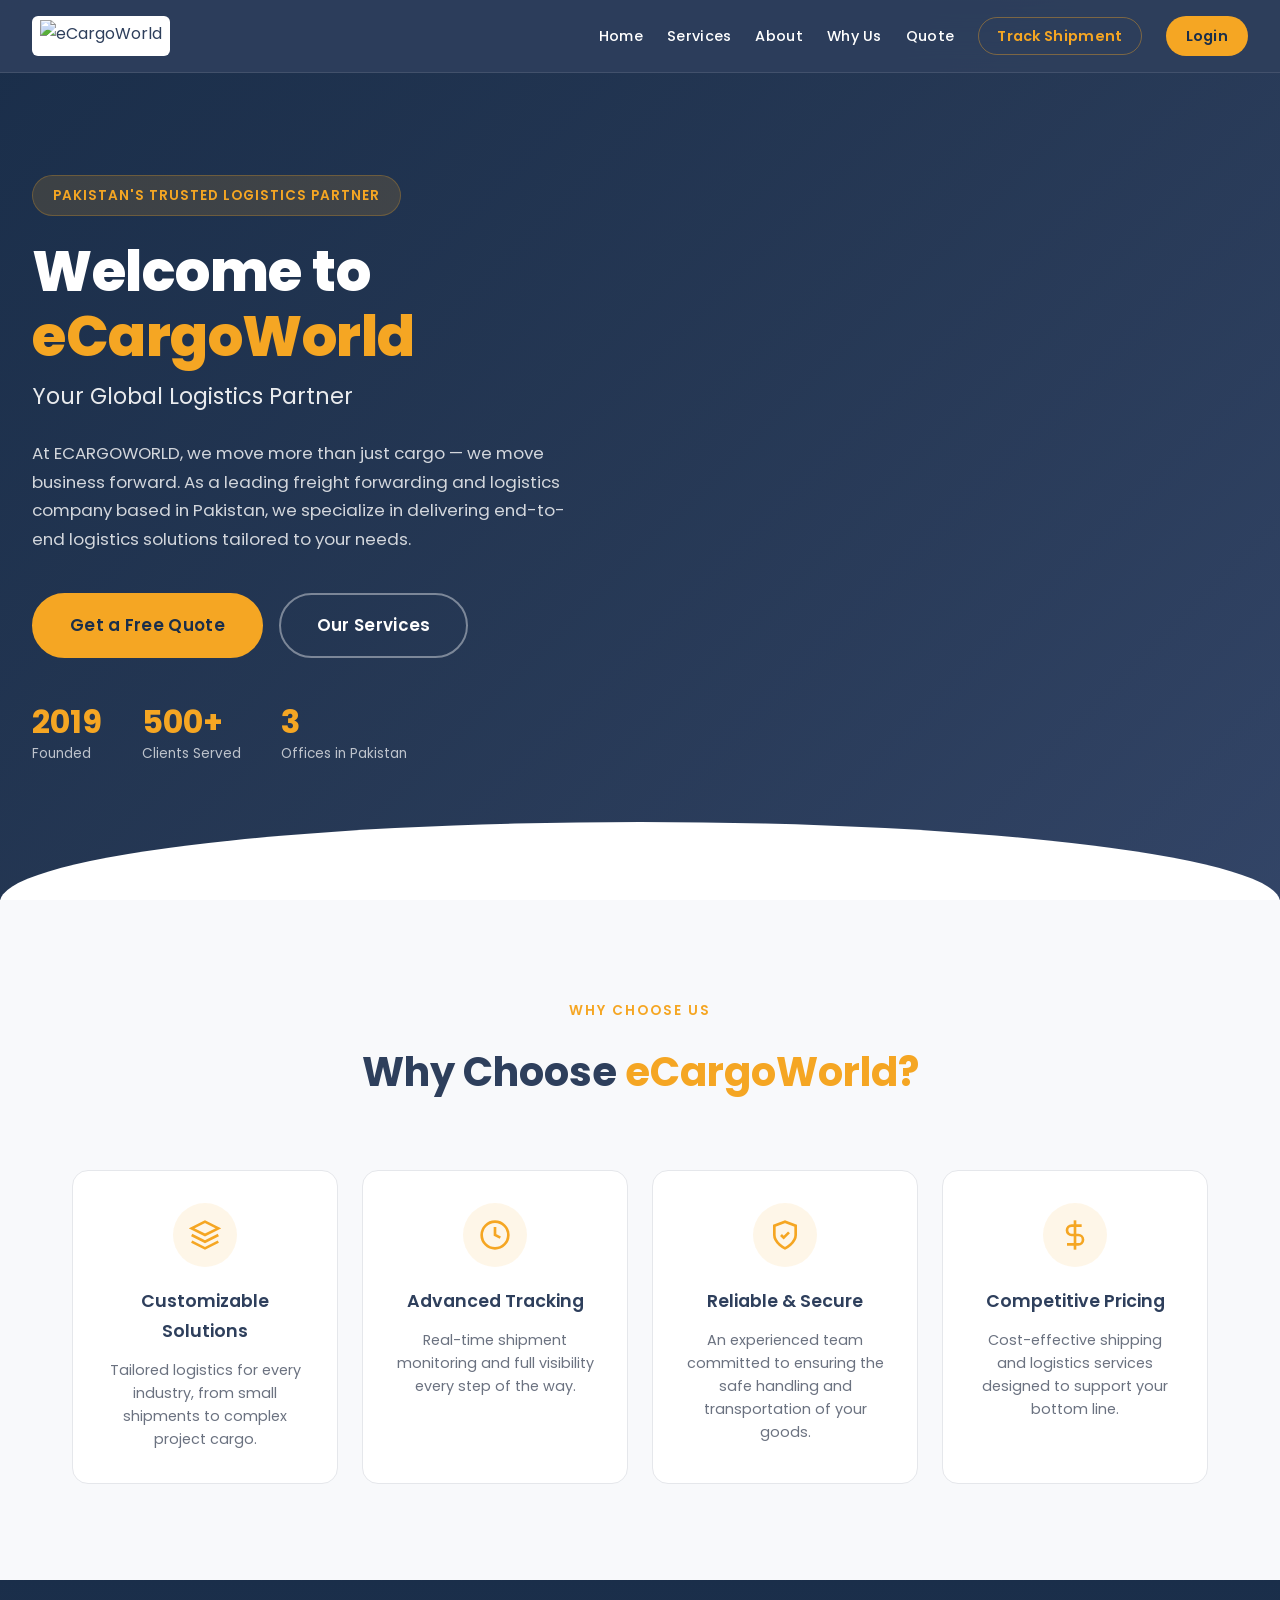
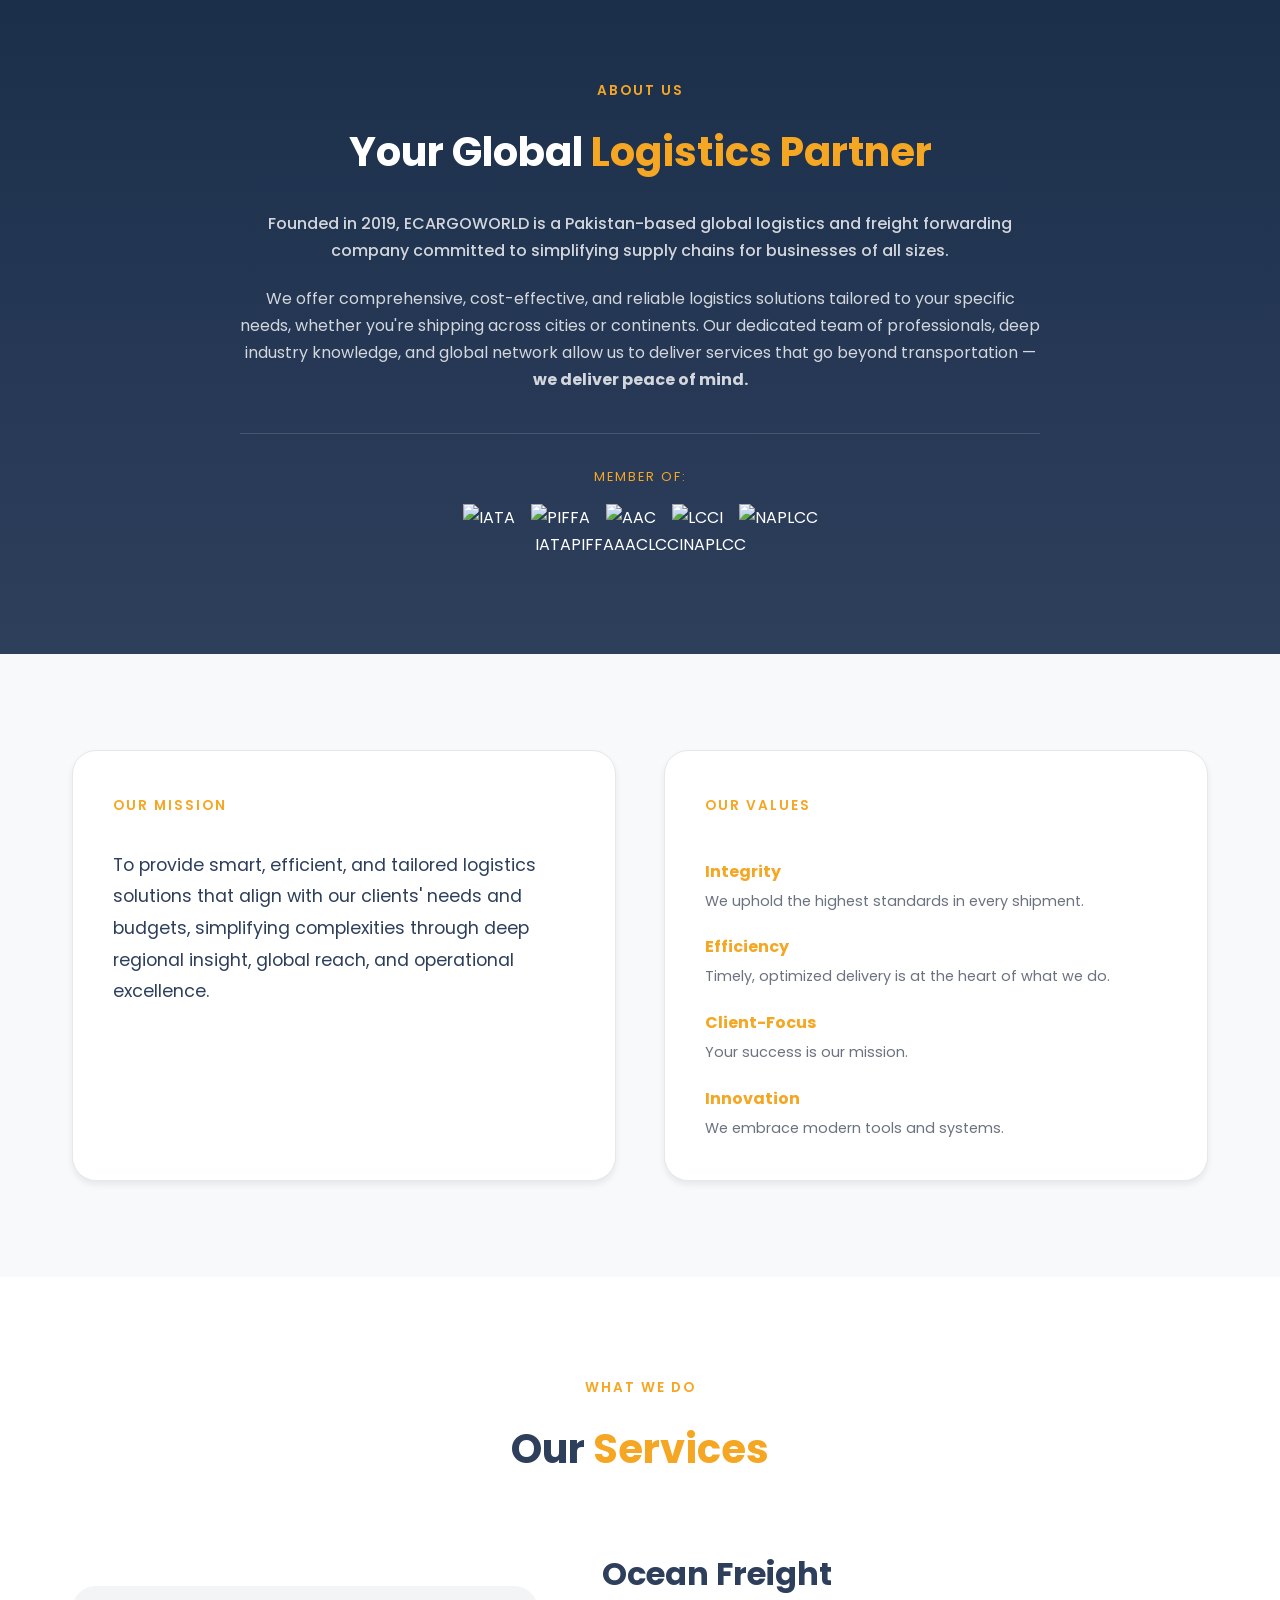
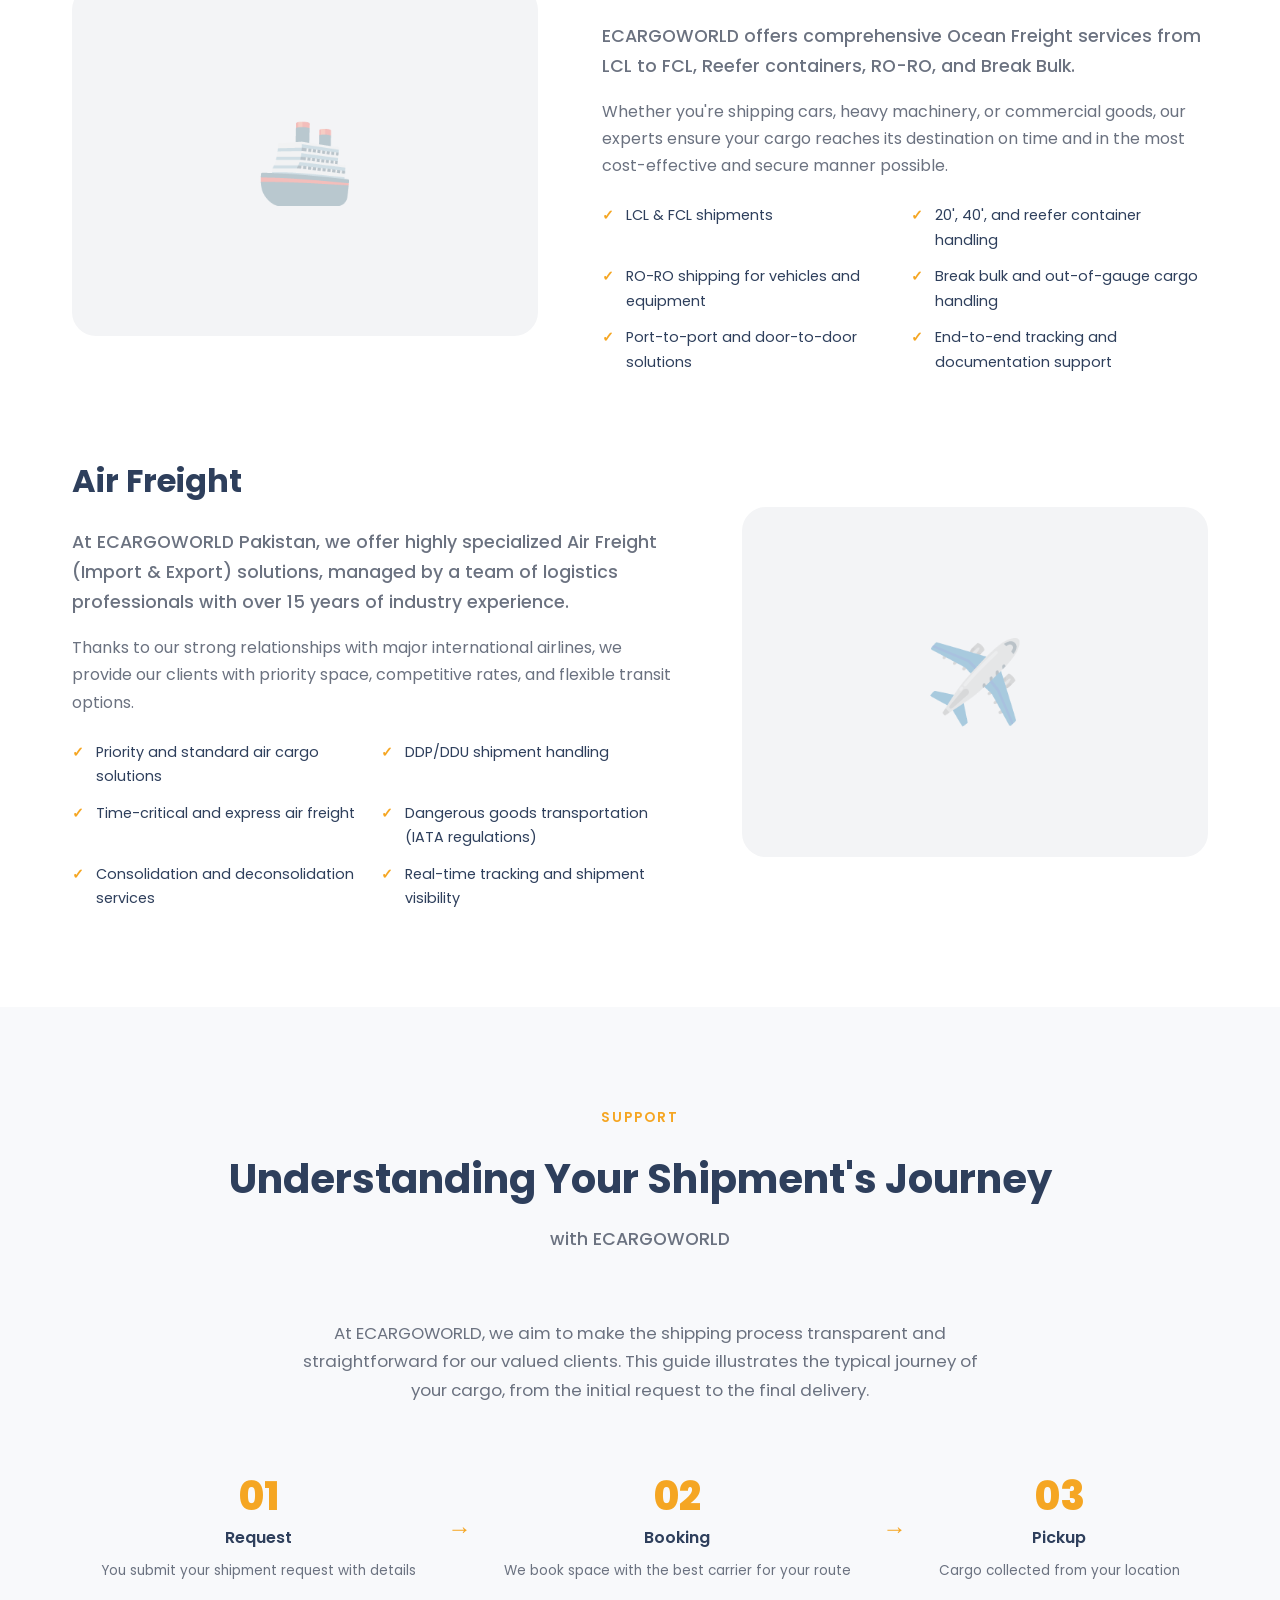
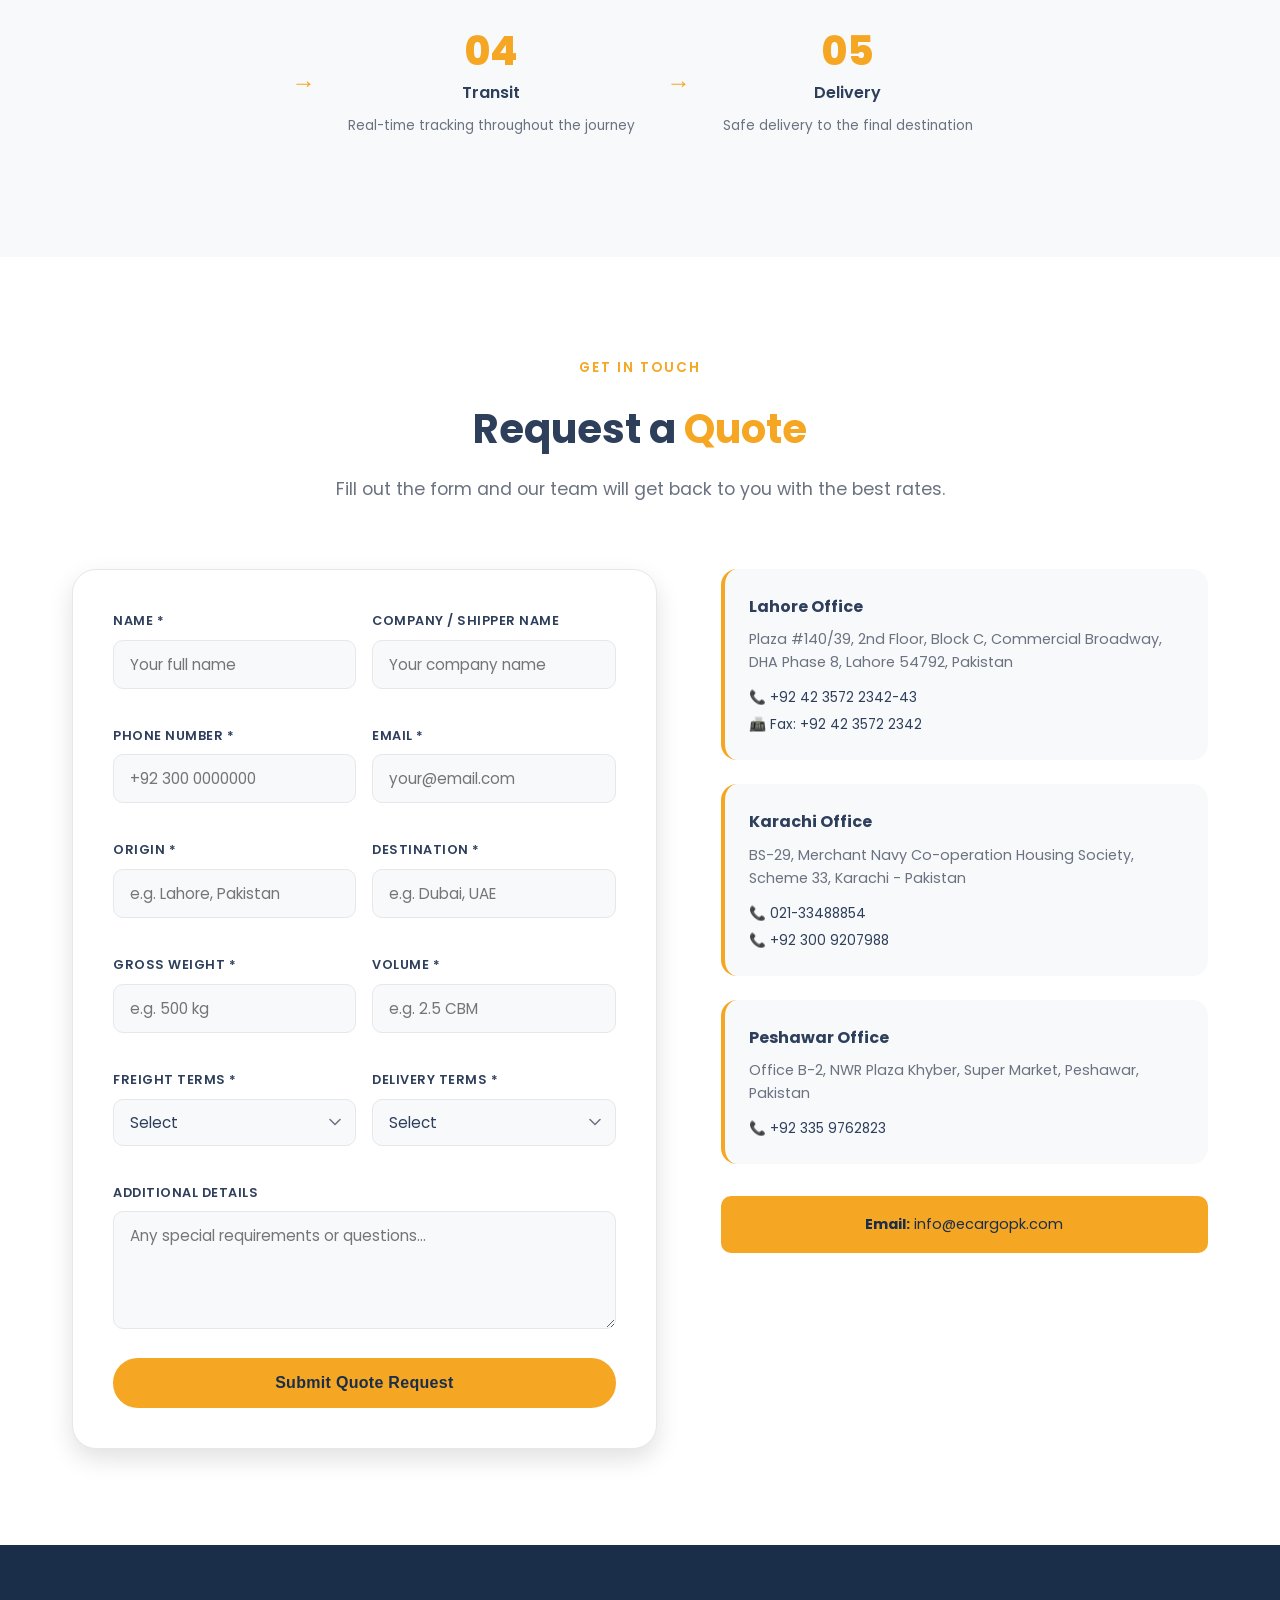
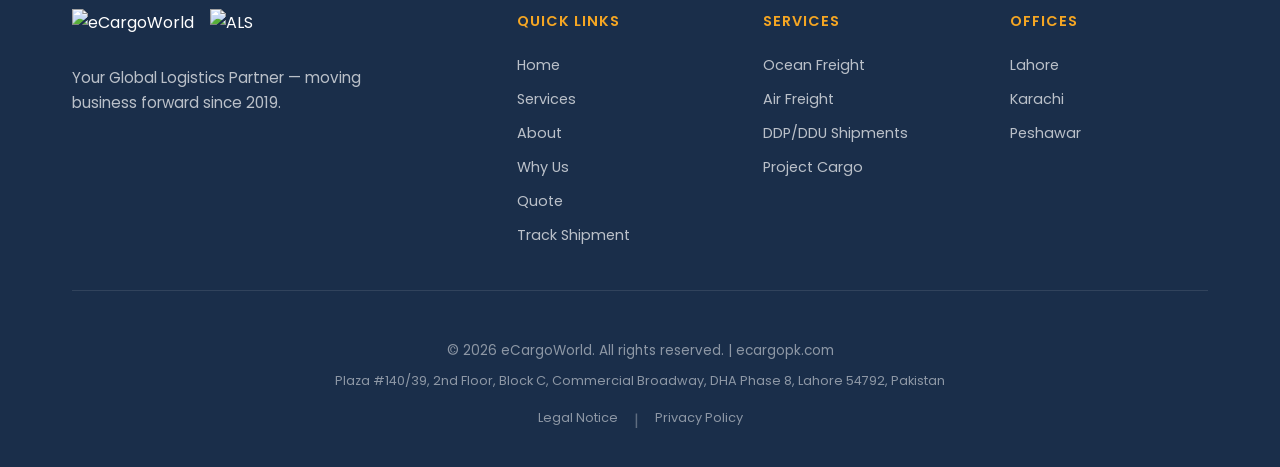
==== commit 6491beaf: "Update index.html" ====
--- a/index.html
+++ b/index.html
@@ -11,6 +11,7 @@
     <link rel="stylesheet" href="css/main.css">
     <script src="https://cdn.jsdelivr.net/npm/@supabase/supabase-js@2/dist/umd/supabase.min.js"></script>
     <script src="js/supabase.js"></script>
+    <script src="https://unpkg.com/globe.gl@2.32.2/dist/globe.gl.min.js"></script>
 </head>
 <body>
 
@@ -54,10 +55,7 @@
                 </div>
             </div>
             <div class="hero-visual">
-                <div class="globe-container" id="heroFallbackVisual">
-                    <div class="globe-dots"></div>
-                    <div class="plane-trail"></div>
-                </div>
+                <canvas id="heroGlobe" style="width:100%;height:100%;cursor:grab;"></canvas>
             </div>
         </div>
         <div class="hero-arc"></div>
@@ -100,7 +98,19 @@
                 <h2>Your Global <span class="text-amber">Logistics Partner</span></h2>
                 <p class="about-intro">Founded in 2019, ECARGOWORLD is a Pakistan-based global logistics and freight forwarding company committed to simplifying supply chains for businesses of all sizes.</p>
                 <p>We offer comprehensive, cost-effective, and reliable logistics solutions tailored to your specific needs, whether you're shipping across cities or continents. Our dedicated team of professionals, deep industry knowledge, and global network allow us to deliver services that go beyond transportation — <strong>we deliver peace of mind.</strong></p>
-                <div class="certifications"><span class="cert-label">Member of:</span><div class="cert-badges"><span class="cert-badge">IATA</span><span class="cert-badge">PIFFA</span><span class="cert-badge">AAC</span><span class="cert-badge">LCCI</span><span class="cert-badge">NAPLCC</span></div></div>
+                <div class="certifications">
+                    <span class="cert-label">Member of:</span>
+                    <div class="cert-badges">
+                        <img src="" alt="IATA" class="cert-logo-img dynamic-image" data-slot="cert_iata_url">
+                        <img src="" alt="PIFFA" class="cert-logo-img dynamic-image" data-slot="cert_piffa_url">
+                        <img src="" alt="AAC" class="cert-logo-img dynamic-image" data-slot="cert_aac_url">
+                        <img src="" alt="LCCI" class="cert-logo-img dynamic-image" data-slot="cert_lcci_url">
+                        <img src="" alt="NAPLCC" class="cert-logo-img dynamic-image" data-slot="cert_naplcc_url">
+                    </div>
+                    <div class="cert-names">
+                        <span>IATA</span><span>PIFFA</span><span>AAC</span><span>LCCI</span><span>NAPLCC</span>
+                    </div>
+                </div>
             </div>
         </div>
     </section>
@@ -167,24 +177,8 @@
                             <div class="form-group"><label for="qfVolume">Volume *</label><input type="text" id="qfVolume" required placeholder="e.g. 2.5 CBM"></div>
                         </div>
                         <div class="form-row">
-                            <div class="form-group">
-                                <label for="qfFreightTerms">Freight Terms *</label>
-                                <select id="qfFreightTerms" required>
-                                    <option value="">Select</option>
-                                    <option value="FOB">FOB</option>
-                                    <option value="CNF">CNF</option>
-                                    <option value="EXW">EXW</option>
-                                </select>
-                            </div>
-                            <div class="form-group">
-                                <label for="qfDeliveryTerms">Delivery Terms *</label>
-                                <select id="qfDeliveryTerms" required>
-                                    <option value="">Select</option>
-                                    <option value="DDP">DDP</option>
-                                    <option value="DAP">DAP</option>
-                                    <option value="Port to Port">Port to Port</option>
-                                </select>
-                            </div>
+                            <div class="form-group"><label for="qfFreightTerms">Freight Terms *</label><select id="qfFreightTerms" required><option value="">Select</option><option value="FOB">FOB</option><option value="CNF">CNF</option><option value="EXW">EXW</option></select></div>
+                            <div class="form-group"><label for="qfDeliveryTerms">Delivery Terms *</label><select id="qfDeliveryTerms" required><option value="">Select</option><option value="DDP">DDP</option><option value="DAP">DAP</option><option value="Port to Port">Port to Port</option></select></div>
                         </div>
                         <div class="form-group"><label for="qfMessage">Additional Details</label><textarea id="qfMessage" rows="4" placeholder="Any special requirements or questions..."></textarea></div>
                         <button type="submit" class="btn btn-amber btn-full">Submit Quote Request</button>
--- a/css/main.css
+++ b/css/main.css
@@ -39,17 +39,19 @@
 }
 .navbar.scrolled { background: rgba(26, 46, 74, 0.98); box-shadow: var(--shadow-lg); }
 .nav-container { max-width: 1280px; margin: 0 auto; padding: 0 2rem; display: flex; align-items: center; justify-content: space-between; height: 72px; }
-.nav-logos { display: flex; align-items: center; gap: 16px; }
+.nav-logos { display: flex; align-items: center; }
 .logo { height: 40px; width: auto; object-fit: contain; }
 .logo-ecw { background: var(--white); padding: 4px 8px; border-radius: var(--radius-sm); }
-.logo-divider { width: 1px; height: 32px; background: rgba(255,255,255,0.3); }
-.nav-links { display: flex; list-style: none; gap: 2rem; align-items: center; }
-.nav-links a { color: var(--text-light); text-decoration: none; font-weight: 500; font-size: 0.95rem; letter-spacing: 0.3px; transition: var(--transition); position: relative; }
+.nav-links { display: flex; list-style: none; gap: 1.5rem; align-items: center; }
+.nav-links a { color: var(--text-light); text-decoration: none; font-weight: 500; font-size: 0.9rem; letter-spacing: 0.3px; transition: var(--transition); position: relative; white-space: nowrap; }
 .nav-links a::after { content: ''; position: absolute; bottom: -4px; left: 0; width: 0; height: 2px; background: var(--accent); transition: var(--transition); }
 .nav-links a:hover::after { width: 100%; }
-.nav-cta { background: var(--accent) !important; color: var(--primary-dark) !important; padding: 10px 24px !important; border-radius: 50px !important; font-weight: 600 !important; }
+.nav-cta { background: var(--accent) !important; color: var(--primary-dark) !important; padding: 10px 20px !important; border-radius: 50px !important; font-weight: 600 !important; }
 .nav-cta:hover { background: var(--accent-light) !important; transform: translateY(-1px); box-shadow: 0 4px 15px rgba(245, 166, 35, 0.4); }
 .nav-cta::after { display: none !important; }
+.nav-track { color: var(--accent) !important; font-weight: 600 !important; border: 1px solid rgba(245,166,35,0.4); padding: 8px 18px !important; border-radius: 50px !important; transition: var(--transition) !important; }
+.nav-track:hover { background: rgba(245,166,35,0.1) !important; border-color: var(--accent) !important; }
+.nav-track::after { display: none !important; }
 .mobile-toggle { display: none; flex-direction: column; gap: 5px; background: none; border: none; cursor: pointer; padding: 5px; }
 .mobile-toggle span { width: 28px; height: 2px; background: var(--white); border-radius: 2px; transition: var(--transition); }
 
@@ -153,18 +155,17 @@
 .journey-step p { font-size: 0.85rem; color: var(--text-muted); }
 .journey-arrow { font-size: 1.5rem; color: var(--accent); font-weight: 300; padding: 0 0.5rem; }
 
-/* Contact */
+/* Contact / Quote Form */
 .contact-section { background: var(--white); }
 .contact-wrapper { display: grid; grid-template-columns: 1.2fr 1fr; gap: 4rem; }
 .contact-form-wrap { background: var(--white); padding: 2.5rem; border-radius: var(--radius-xl); box-shadow: var(--shadow-lg); border: 1px solid var(--gray-200); }
 .contact-form .form-row { display: grid; grid-template-columns: 1fr 1fr; gap: 1rem; margin-bottom: 1rem; }
 .form-group { margin-bottom: 1.25rem; }
-.form-group label { display: block; font-size: 0.85rem; font-weight: 600; color: var(--primary); margin-bottom: 0.5rem; text-transform: uppercase; letter-spacing: 0.5px; }
+.form-group label { display: block; font-size: 0.8rem; font-weight: 600; color: var(--primary); margin-bottom: 0.5rem; text-transform: uppercase; letter-spacing: 0.5px; }
 .form-group input, .form-group textarea { width: 100%; padding: 12px 16px; border: 1.5px solid var(--gray-200); border-radius: var(--radius); font-family: inherit; font-size: 0.95rem; color: var(--text-dark); transition: var(--transition); background: var(--off-white); }
 .form-group input:focus, .form-group textarea:focus { outline: none; border-color: var(--accent); box-shadow: 0 0 0 3px rgba(245, 166, 35, 0.1); background: var(--white); }
-.captcha-box { display: flex; align-items: center; gap: 1rem; margin-bottom: 0.75rem; padding: 12px 16px; background: var(--gray-100); border-radius: var(--radius); }
-.captcha-text { font-family: 'Courier New', monospace; font-size: 1.3rem; font-weight: 700; letter-spacing: 4px; color: var(--primary); user-select: none; }
-.captcha-refresh { background: none; border: none; color: var(--accent); cursor: pointer; font-size: 0.8rem; font-weight: 600; text-decoration: underline; }
+.form-group select { width: 100%; padding: 12px 16px; border: 1.5px solid var(--gray-200); border-radius: var(--radius); font-family: inherit; font-size: 0.95rem; color: var(--text-dark); transition: var(--transition); background: var(--off-white); cursor: pointer; appearance: none; background-image: url("data:image/svg+xml,%3Csvg width='12' height='8' viewBox='0 0 12 8' fill='none' xmlns='http://www.w3.org/2000/svg'%3E%3Cpath d='M1 1.5L6 6.5L11 1.5' stroke='%236B7280' stroke-width='1.5' stroke-linecap='round'/%3E%3C/svg%3E"); background-repeat: no-repeat; background-position: right 14px center; padding-right: 40px; }
+.form-group select:focus { outline: none; border-color: var(--accent); box-shadow: 0 0 0 3px rgba(245, 166, 35, 0.1); background-color: var(--white); }
 .offices-wrap { display: flex; flex-direction: column; gap: 1.5rem; }
 .office-card { background: var(--off-white); padding: 1.5rem; border-radius: var(--radius-lg); border-left: 4px solid var(--accent); }
 .office-card h4 { font-size: 1rem; font-weight: 700; color: var(--primary); margin-bottom: 0.5rem; }
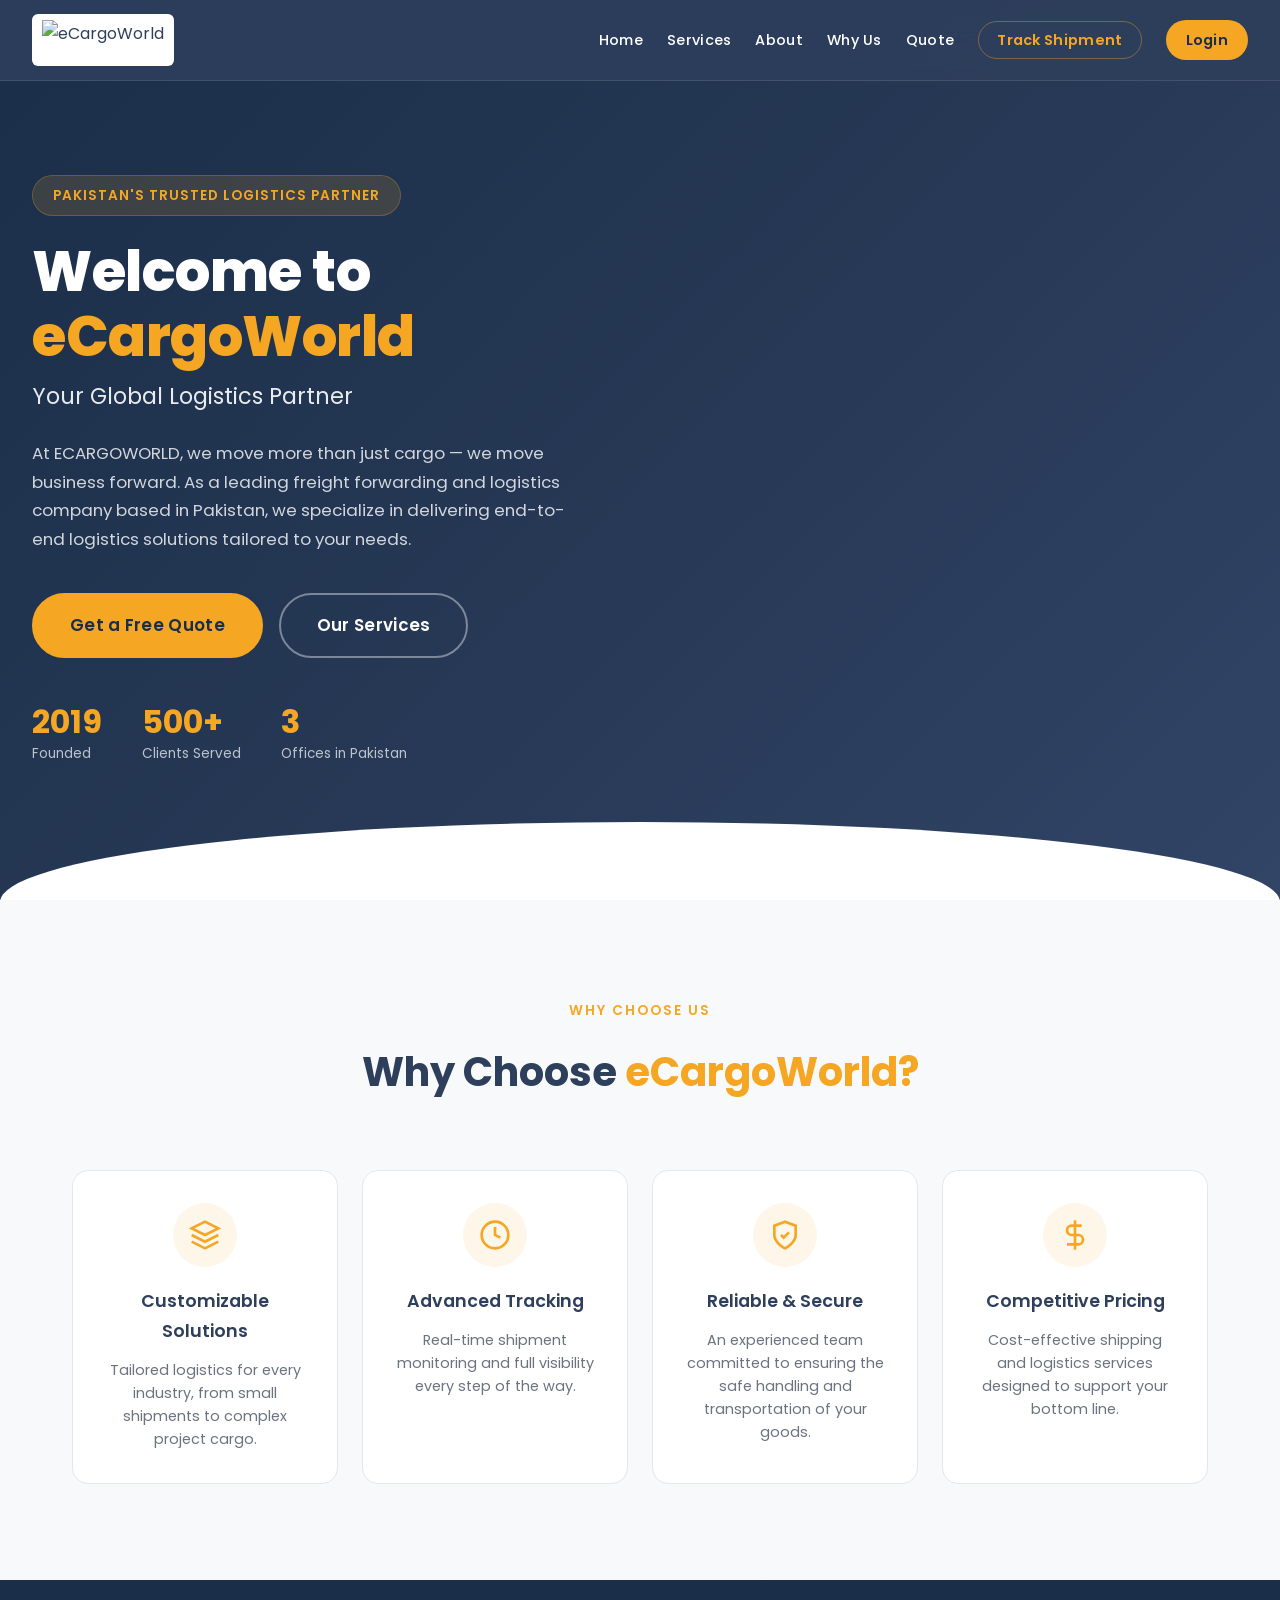
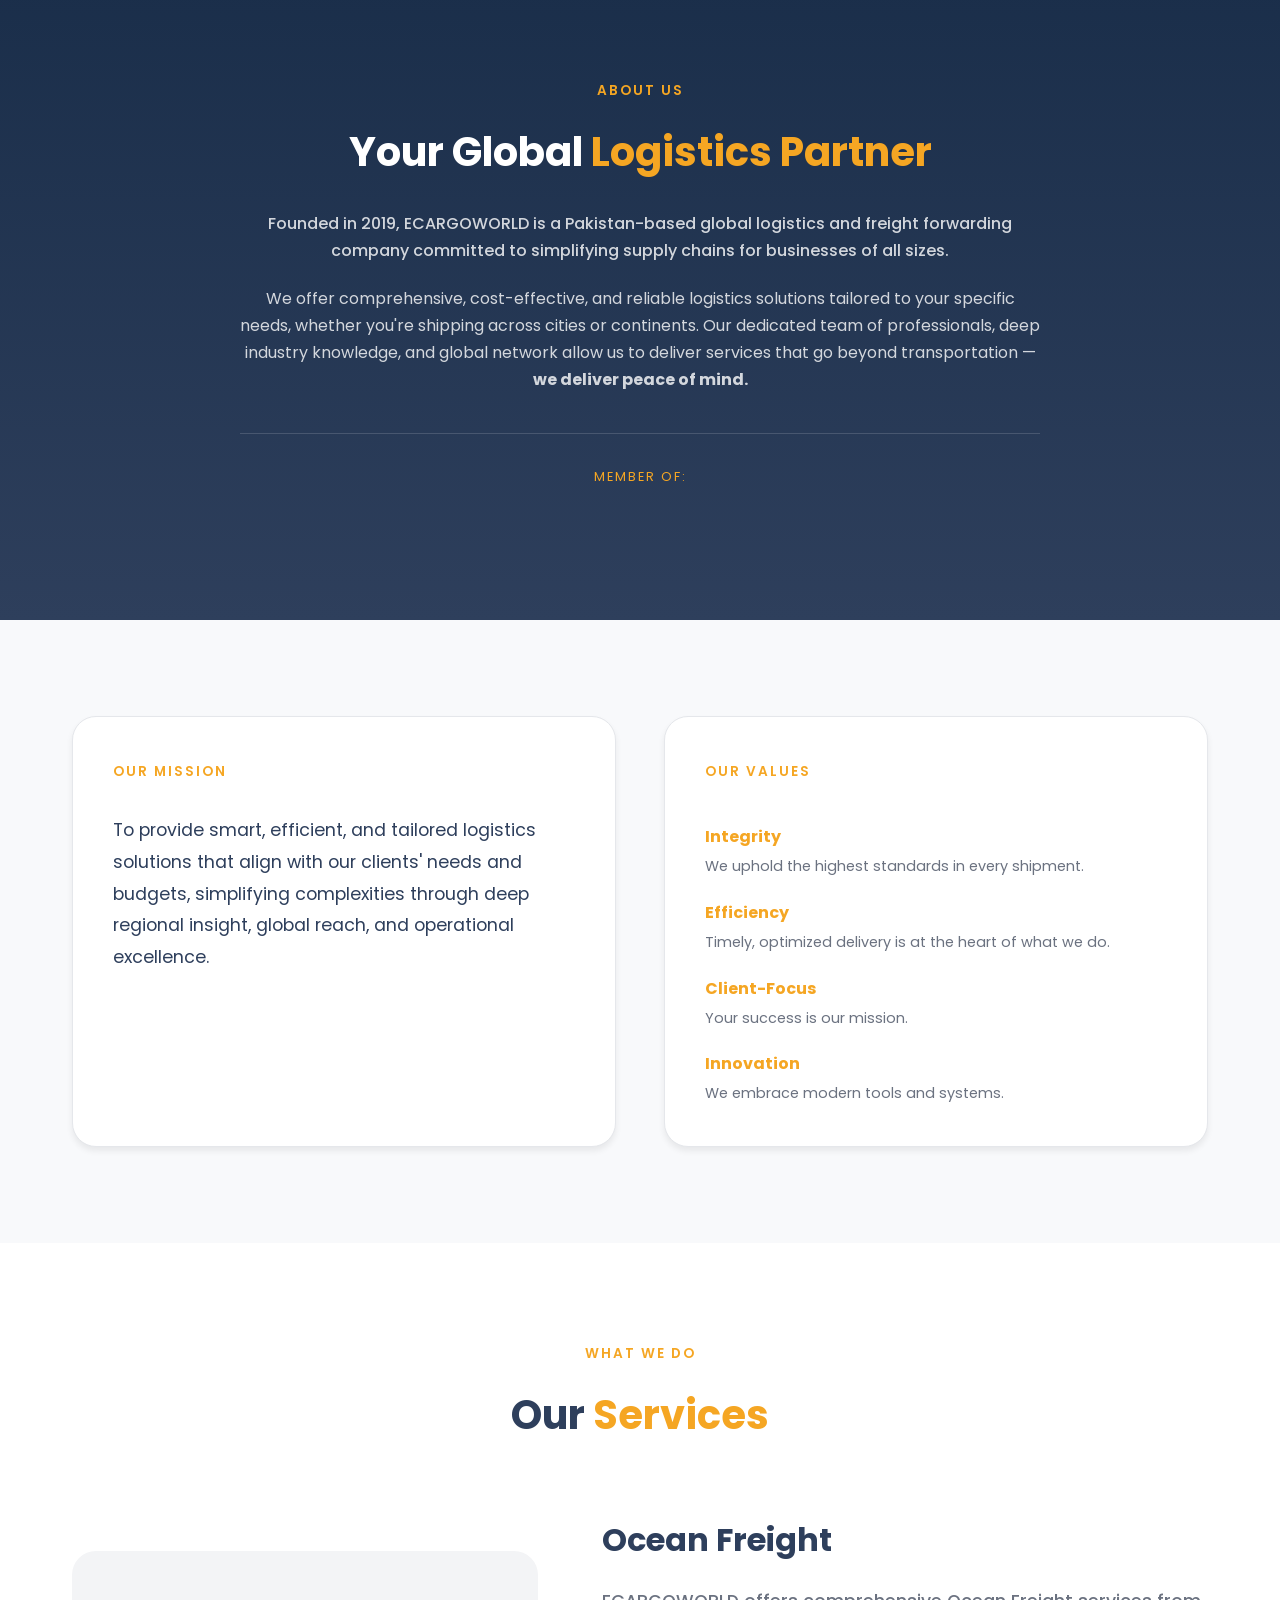
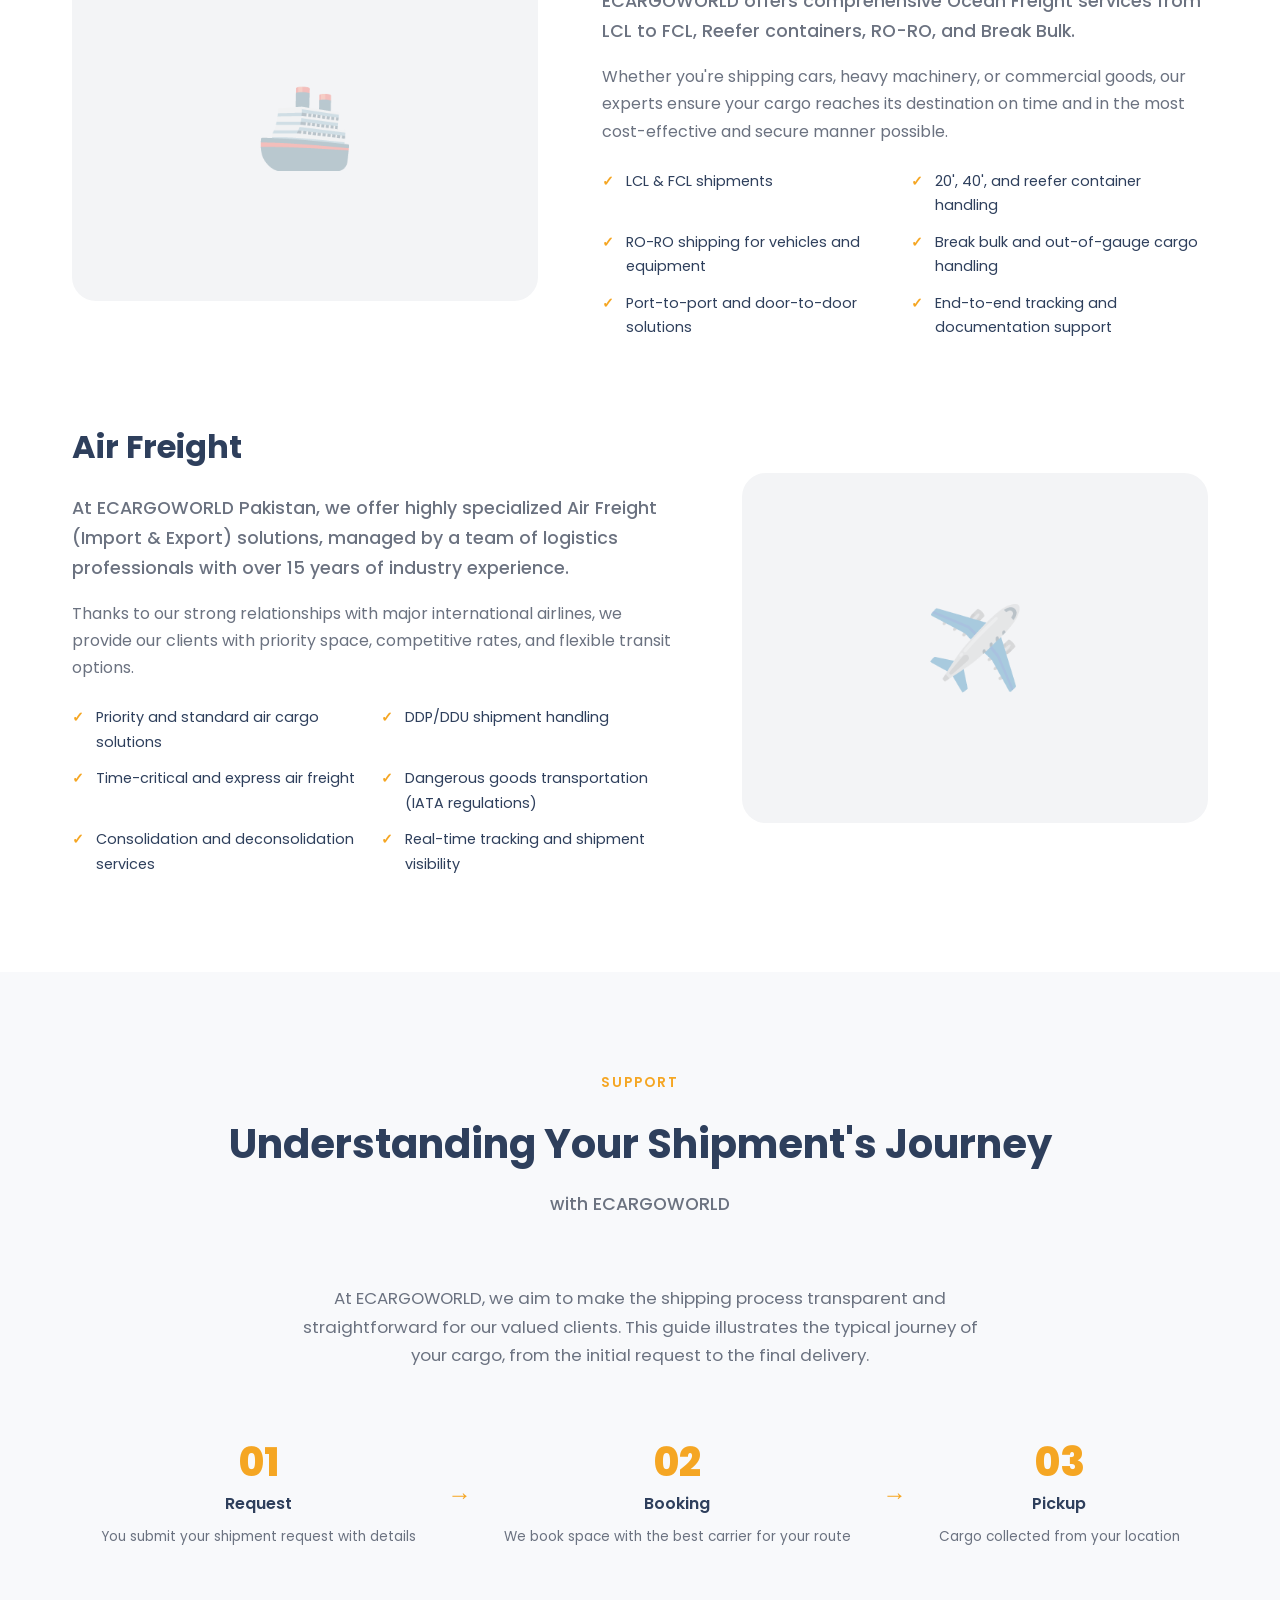
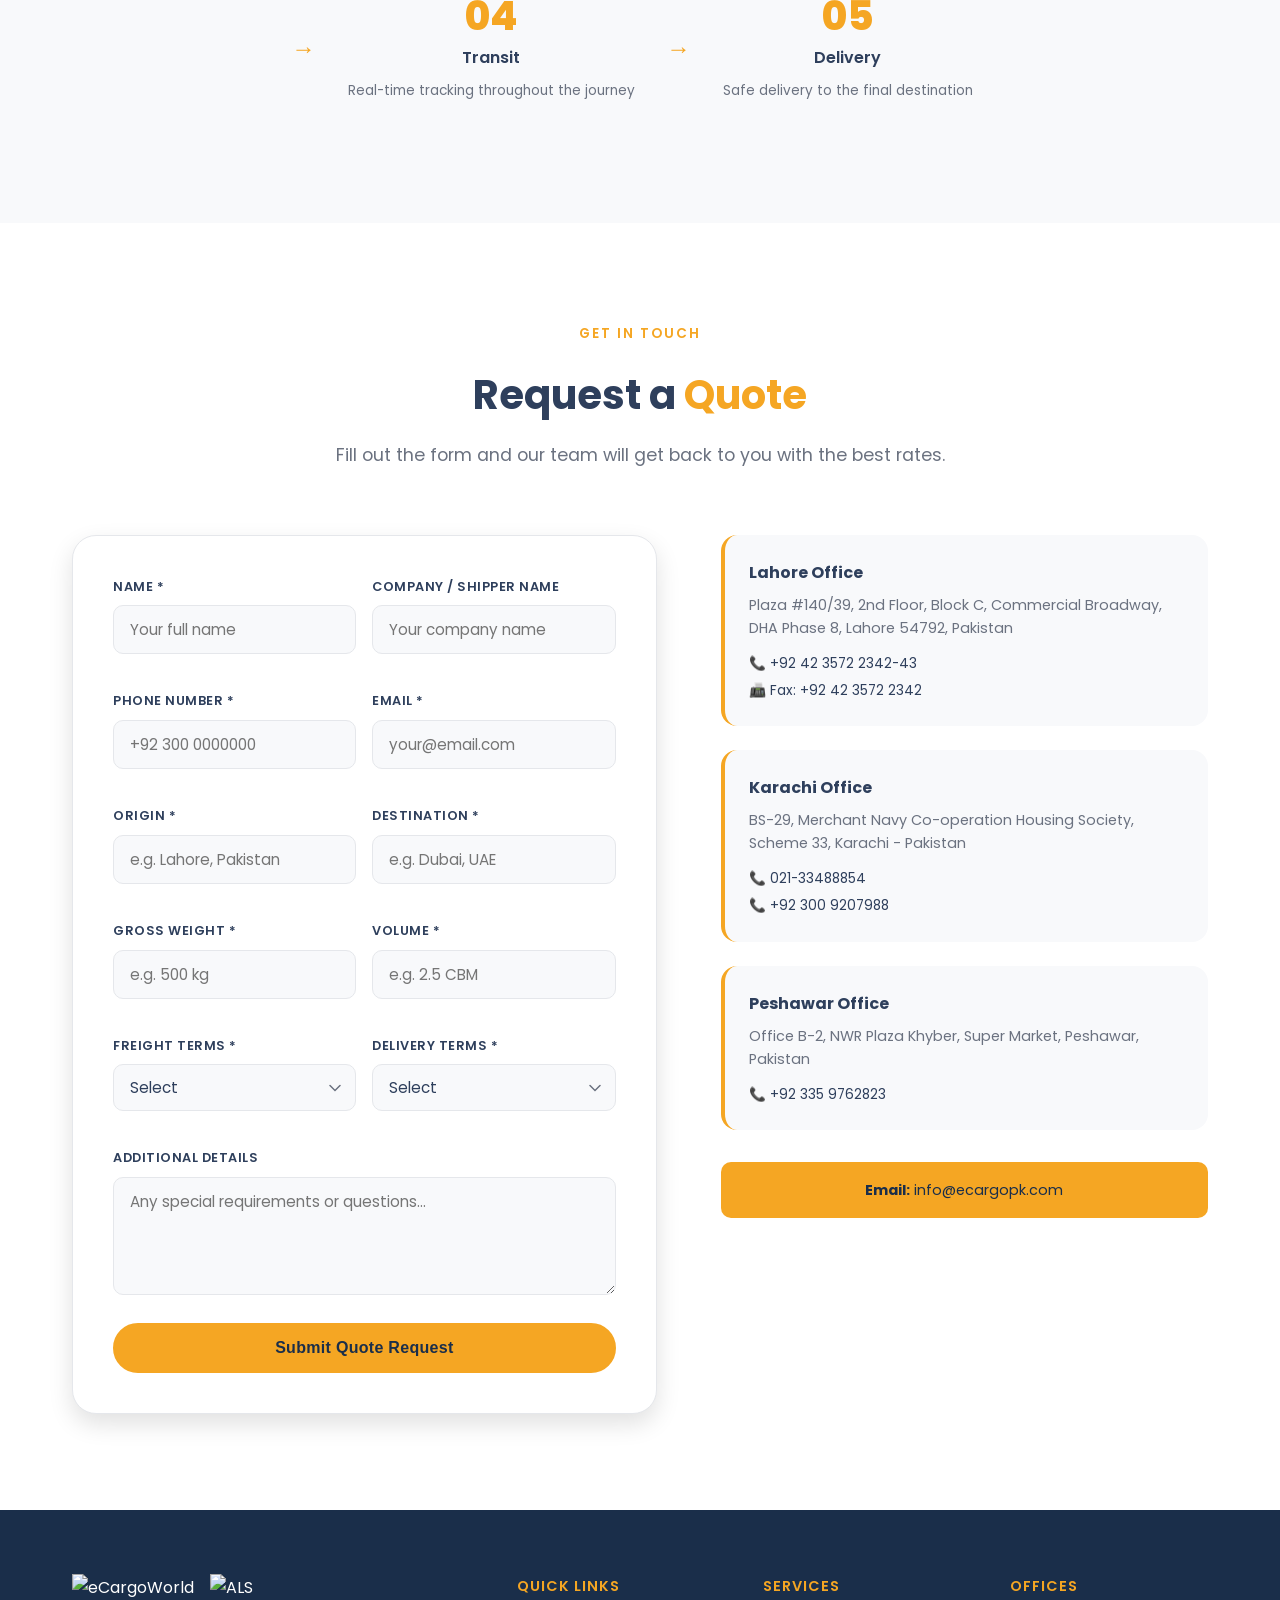
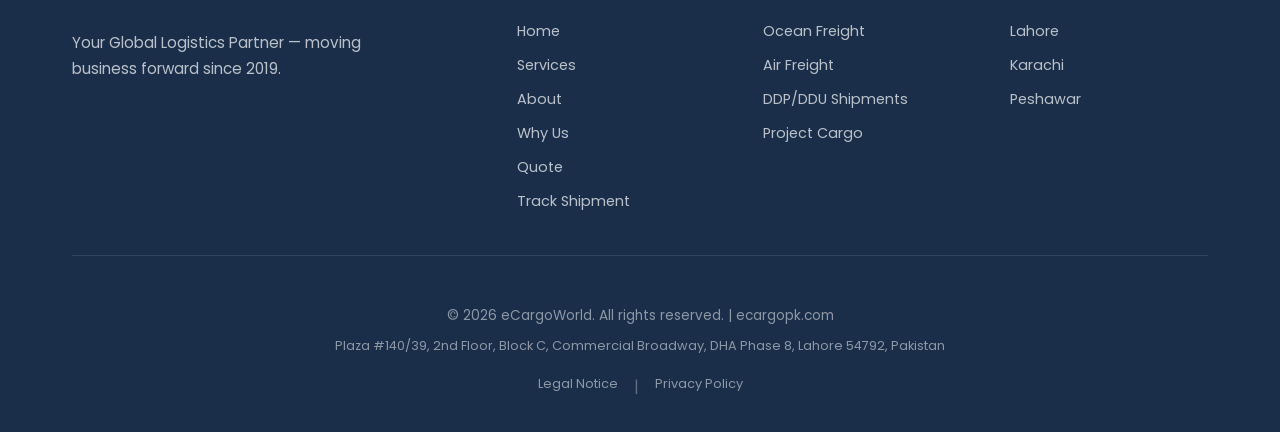
==== commit 1d06d3fb: "Update index.html" ====
--- a/index.html
+++ b/index.html
@@ -11,11 +11,10 @@
     <link rel="stylesheet" href="css/main.css">
     <script src="https://cdn.jsdelivr.net/npm/@supabase/supabase-js@2/dist/umd/supabase.min.js"></script>
     <script src="js/supabase.js"></script>
-    <script src="https://unpkg.com/globe.gl@2.32.2/dist/globe.gl.min.js"></script>
+    <script src="https://cdn.jsdelivr.net/npm/globe.gl@2.32.2/dist/globe.gl.min.js"></script>
 </head>
 <body>
 
-    <!-- ============ NAVBAR ============ -->
     <nav class="navbar" id="navbar">
         <div class="nav-container">
             <div class="nav-logos">
@@ -34,7 +33,6 @@
         </div>
     </nav>
 
-    <!-- ============ HERO ============ -->
     <section class="hero" id="home">
         <div class="hero-bg-image dynamic-bg" id="heroBgImage" data-slot="hero_image_url"></div>
         <div class="hero-bg-overlay"></div>
@@ -55,41 +53,24 @@
                 </div>
             </div>
             <div class="hero-visual">
-                <canvas id="heroGlobe" style="width:100%;height:100%;cursor:grab;"></canvas>
+                <div id="globeViz" style="width:450px;height:450px;"></div>
             </div>
         </div>
         <div class="hero-arc"></div>
     </section>
 
-    <!-- ============ WHY CHOOSE US ============ -->
     <section class="why-us-section" id="why-us">
         <div class="section-container">
-            <div class="section-header">
-                <span class="section-tag">Why Choose Us</span>
-                <h2>Why Choose <span class="text-amber">eCargoWorld?</span></h2>
-            </div>
+            <div class="section-header"><span class="section-tag">Why Choose Us</span><h2>Why Choose <span class="text-amber">eCargoWorld?</span></h2></div>
             <div class="why-grid">
-                <div class="why-card">
-                    <div class="why-icon-wrap"><svg class="why-icon" viewBox="0 0 24 24" fill="none" stroke="#F5A623" stroke-width="2"><path d="M12 2L2 7l10 5 10-5-10-5z"/><path d="M2 17l10 5 10-5"/><path d="M2 12l10 5 10-5"/></svg></div>
-                    <h3>Customizable Solutions</h3><p>Tailored logistics for every industry, from small shipments to complex project cargo.</p>
-                </div>
-                <div class="why-card">
-                    <div class="why-icon-wrap"><svg class="why-icon" viewBox="0 0 24 24" fill="none" stroke="#F5A623" stroke-width="2"><circle cx="12" cy="12" r="10"/><path d="M12 6v6l4 2"/></svg></div>
-                    <h3>Advanced Tracking</h3><p>Real-time shipment monitoring and full visibility every step of the way.</p>
-                </div>
-                <div class="why-card">
-                    <div class="why-icon-wrap"><svg class="why-icon" viewBox="0 0 24 24" fill="none" stroke="#F5A623" stroke-width="2"><path d="M12 22s8-4 8-10V5l-8-3-8 3v7c0 6 8 10 8 10z"/><path d="M9 12l2 2 4-4"/></svg></div>
-                    <h3>Reliable & Secure</h3><p>An experienced team committed to ensuring the safe handling and transportation of your goods.</p>
-                </div>
-                <div class="why-card">
-                    <div class="why-icon-wrap"><svg class="why-icon" viewBox="0 0 24 24" fill="none" stroke="#F5A623" stroke-width="2"><line x1="12" y1="1" x2="12" y2="23"/><path d="M17 5H9.5a3.5 3.5 0 000 7h5a3.5 3.5 0 010 7H6"/></svg></div>
-                    <h3>Competitive Pricing</h3><p>Cost-effective shipping and logistics services designed to support your bottom line.</p>
-                </div>
+                <div class="why-card"><div class="why-icon-wrap"><svg class="why-icon" viewBox="0 0 24 24" fill="none" stroke="#F5A623" stroke-width="2"><path d="M12 2L2 7l10 5 10-5-10-5z"/><path d="M2 17l10 5 10-5"/><path d="M2 12l10 5 10-5"/></svg></div><h3>Customizable Solutions</h3><p>Tailored logistics for every industry, from small shipments to complex project cargo.</p></div>
+                <div class="why-card"><div class="why-icon-wrap"><svg class="why-icon" viewBox="0 0 24 24" fill="none" stroke="#F5A623" stroke-width="2"><circle cx="12" cy="12" r="10"/><path d="M12 6v6l4 2"/></svg></div><h3>Advanced Tracking</h3><p>Real-time shipment monitoring and full visibility every step of the way.</p></div>
+                <div class="why-card"><div class="why-icon-wrap"><svg class="why-icon" viewBox="0 0 24 24" fill="none" stroke="#F5A623" stroke-width="2"><path d="M12 22s8-4 8-10V5l-8-3-8 3v7c0 6 8 10 8 10z"/><path d="M9 12l2 2 4-4"/></svg></div><h3>Reliable & Secure</h3><p>An experienced team committed to ensuring the safe handling and transportation of your goods.</p></div>
+                <div class="why-card"><div class="why-icon-wrap"><svg class="why-icon" viewBox="0 0 24 24" fill="none" stroke="#F5A623" stroke-width="2"><line x1="12" y1="1" x2="12" y2="23"/><path d="M17 5H9.5a3.5 3.5 0 000 7h5a3.5 3.5 0 010 7H6"/></svg></div><h3>Competitive Pricing</h3><p>Cost-effective shipping and logistics services designed to support your bottom line.</p></div>
             </div>
         </div>
     </section>
 
-    <!-- ============ ABOUT ============ -->
     <section class="about-section" id="about">
         <div class="about-bg-image dynamic-bg" id="aboutBgImage" data-slot="why_us_image_url"></div>
         <div class="section-container">
@@ -98,24 +79,15 @@
                 <h2>Your Global <span class="text-amber">Logistics Partner</span></h2>
                 <p class="about-intro">Founded in 2019, ECARGOWORLD is a Pakistan-based global logistics and freight forwarding company committed to simplifying supply chains for businesses of all sizes.</p>
                 <p>We offer comprehensive, cost-effective, and reliable logistics solutions tailored to your specific needs, whether you're shipping across cities or continents. Our dedicated team of professionals, deep industry knowledge, and global network allow us to deliver services that go beyond transportation — <strong>we deliver peace of mind.</strong></p>
-                <div class="certifications">
+                <div class="certifications" id="certificationsSection">
                     <span class="cert-label">Member of:</span>
-                    <div class="cert-badges">
-                        <img src="" alt="IATA" class="cert-logo-img dynamic-image" data-slot="cert_iata_url">
-                        <img src="" alt="PIFFA" class="cert-logo-img dynamic-image" data-slot="cert_piffa_url">
-                        <img src="" alt="AAC" class="cert-logo-img dynamic-image" data-slot="cert_aac_url">
-                        <img src="" alt="LCCI" class="cert-logo-img dynamic-image" data-slot="cert_lcci_url">
-                        <img src="" alt="NAPLCC" class="cert-logo-img dynamic-image" data-slot="cert_naplcc_url">
-                    </div>
-                    <div class="cert-names">
-                        <span>IATA</span><span>PIFFA</span><span>AAC</span><span>LCCI</span><span>NAPLCC</span>
-                    </div>
+                    <div class="cert-badges" id="certBadges"></div>
+                    <div class="cert-names" id="certNames"></div>
                 </div>
             </div>
         </div>
     </section>
 
-    <!-- ============ MISSION & VALUES ============ -->
     <section class="mission-section">
         <div class="section-container">
             <div class="mission-grid">
@@ -125,7 +97,6 @@
         </div>
     </section>
 
-    <!-- ============ SERVICES ============ -->
     <section class="services-section" id="services">
         <div class="section-container">
             <div class="section-header"><span class="section-tag">What We Do</span><h2>Our <span class="text-amber">Services</span></h2></div>
@@ -134,7 +105,6 @@
         </div>
     </section>
 
-    <!-- ============ SHIPMENT JOURNEY ============ -->
     <section class="journey-section">
         <div class="section-container">
             <div class="section-header"><span class="section-tag">Support</span><h2>Understanding Your Shipment's Journey</h2><p class="journey-subtitle">with ECARGOWORLD</p></div>
@@ -153,33 +123,17 @@
         </div>
     </section>
 
-    <!-- ============ QUOTE FORM ============ -->
     <section class="contact-section" id="contact">
         <div class="section-container">
             <div class="section-header"><span class="section-tag">Get In Touch</span><h2>Request a <span class="text-amber">Quote</span></h2><p>Fill out the form and our team will get back to you with the best rates.</p></div>
             <div class="contact-wrapper">
                 <div class="contact-form-wrap">
                     <form class="contact-form" id="quoteForm">
-                        <div class="form-row">
-                            <div class="form-group"><label for="qfName">Name *</label><input type="text" id="qfName" required placeholder="Your full name"></div>
-                            <div class="form-group"><label for="qfCompany">Company / Shipper Name</label><input type="text" id="qfCompany" placeholder="Your company name"></div>
-                        </div>
-                        <div class="form-row">
-                            <div class="form-group"><label for="qfPhone">Phone Number *</label><input type="tel" id="qfPhone" required placeholder="+92 300 0000000"></div>
-                            <div class="form-group"><label for="qfEmail">Email *</label><input type="email" id="qfEmail" required placeholder="your@email.com"></div>
-                        </div>
-                        <div class="form-row">
-                            <div class="form-group"><label for="qfOrigin">Origin *</label><input type="text" id="qfOrigin" required placeholder="e.g. Lahore, Pakistan"></div>
-                            <div class="form-group"><label for="qfDestination">Destination *</label><input type="text" id="qfDestination" required placeholder="e.g. Dubai, UAE"></div>
-                        </div>
-                        <div class="form-row">
-                            <div class="form-group"><label for="qfWeight">Gross Weight *</label><input type="text" id="qfWeight" required placeholder="e.g. 500 kg"></div>
-                            <div class="form-group"><label for="qfVolume">Volume *</label><input type="text" id="qfVolume" required placeholder="e.g. 2.5 CBM"></div>
-                        </div>
-                        <div class="form-row">
-                            <div class="form-group"><label for="qfFreightTerms">Freight Terms *</label><select id="qfFreightTerms" required><option value="">Select</option><option value="FOB">FOB</option><option value="CNF">CNF</option><option value="EXW">EXW</option></select></div>
-                            <div class="form-group"><label for="qfDeliveryTerms">Delivery Terms *</label><select id="qfDeliveryTerms" required><option value="">Select</option><option value="DDP">DDP</option><option value="DAP">DAP</option><option value="Port to Port">Port to Port</option></select></div>
-                        </div>
+                        <div class="form-row"><div class="form-group"><label for="qfName">Name *</label><input type="text" id="qfName" required placeholder="Your full name"></div><div class="form-group"><label for="qfCompany">Company / Shipper Name</label><input type="text" id="qfCompany" placeholder="Your company name"></div></div>
+                        <div class="form-row"><div class="form-group"><label for="qfPhone">Phone Number *</label><input type="tel" id="qfPhone" required placeholder="+92 300 0000000"></div><div class="form-group"><label for="qfEmail">Email *</label><input type="email" id="qfEmail" required placeholder="your@email.com"></div></div>
+                        <div class="form-row"><div class="form-group"><label for="qfOrigin">Origin *</label><input type="text" id="qfOrigin" required placeholder="e.g. Lahore, Pakistan"></div><div class="form-group"><label for="qfDestination">Destination *</label><input type="text" id="qfDestination" required placeholder="e.g. Dubai, UAE"></div></div>
+                        <div class="form-row"><div class="form-group"><label for="qfWeight">Gross Weight *</label><input type="text" id="qfWeight" required placeholder="e.g. 500 kg"></div><div class="form-group"><label for="qfVolume">Volume *</label><input type="text" id="qfVolume" required placeholder="e.g. 2.5 CBM"></div></div>
+                        <div class="form-row"><div class="form-group"><label for="qfFreightTerms">Freight Terms *</label><select id="qfFreightTerms" required><option value="">Select</option><option value="FOB">FOB</option><option value="CNF">CNF</option><option value="EXW">EXW</option></select></div><div class="form-group"><label for="qfDeliveryTerms">Delivery Terms *</label><select id="qfDeliveryTerms" required><option value="">Select</option><option value="DDP">DDP</option><option value="DAP">DAP</option><option value="Port to Port">Port to Port</option></select></div></div>
                         <div class="form-group"><label for="qfMessage">Additional Details</label><textarea id="qfMessage" rows="4" placeholder="Any special requirements or questions..."></textarea></div>
                         <button type="submit" class="btn btn-amber btn-full">Submit Quote Request</button>
                     </form>
@@ -194,26 +148,15 @@
         </div>
     </section>
 
-    <!-- ============ FOOTER ============ -->
     <footer class="footer">
         <div class="footer-container">
             <div class="footer-top">
-                <div class="footer-brand">
-                    <div class="footer-logos">
-                        <img src="" alt="eCargoWorld" class="footer-logo dynamic-image" data-slot="logo_ecw_url">
-                        <img src="" alt="ALS" class="footer-logo dynamic-image" data-slot="logo_als_url">
-                    </div>
-                    <p>Your Global Logistics Partner — moving business forward since 2019.</p>
-                </div>
+                <div class="footer-brand"><div class="footer-logos"><img src="" alt="eCargoWorld" class="footer-logo dynamic-image" data-slot="logo_ecw_url"><img src="" alt="ALS" class="footer-logo dynamic-image" data-slot="logo_als_url"></div><p>Your Global Logistics Partner — moving business forward since 2019.</p></div>
                 <div class="footer-links"><h4>Quick Links</h4><ul><li><a href="#home">Home</a></li><li><a href="#services">Services</a></li><li><a href="#about">About</a></li><li><a href="#why-us">Why Us</a></li><li><a href="#contact">Quote</a></li><li><a href="track.html">Track Shipment</a></li></ul></div>
                 <div class="footer-links"><h4>Services</h4><ul><li>Ocean Freight</li><li>Air Freight</li><li>DDP/DDU Shipments</li><li>Project Cargo</li></ul></div>
                 <div class="footer-links"><h4>Offices</h4><ul><li>Lahore</li><li>Karachi</li><li>Peshawar</li></ul></div>
             </div>
-            <div class="footer-bottom">
-                <p>&copy; 2026 eCargoWorld. All rights reserved. | ecargopk.com</p>
-                <p class="footer-address">Plaza #140/39, 2nd Floor, Block C, Commercial Broadway, DHA Phase 8, Lahore 54792, Pakistan</p>
-                <div class="footer-legal"><a href="#">Legal Notice</a><span>|</span><a href="#">Privacy Policy</a></div>
-            </div>
+            <div class="footer-bottom"><p>&copy; 2026 eCargoWorld. All rights reserved. | ecargopk.com</p><p class="footer-address">Plaza #140/39, 2nd Floor, Block C, Commercial Broadway, DHA Phase 8, Lahore 54792, Pakistan</p><div class="footer-legal"><a href="#">Legal Notice</a><span>|</span><a href="#">Privacy Policy</a></div></div>
         </div>
     </footer>
 
--- a/css/main.css
+++ b/css/main.css
@@ -38,10 +38,10 @@
     border-bottom: 1px solid rgba(255,255,255,0.1); transition: var(--transition);
 }
 .navbar.scrolled { background: rgba(26, 46, 74, 0.98); box-shadow: var(--shadow-lg); }
-.nav-container { max-width: 1280px; margin: 0 auto; padding: 0 2rem; display: flex; align-items: center; justify-content: space-between; height: 72px; }
+.nav-container { max-width: 1280px; margin: 0 auto; padding: 0 2rem; display: flex; align-items: center; justify-content: space-between; height: 80px; }
 .nav-logos { display: flex; align-items: center; }
-.logo { height: 40px; width: auto; object-fit: contain; }
-.logo-ecw { background: var(--white); padding: 4px 8px; border-radius: var(--radius-sm); }
+.logo { height: 52px; width: auto; object-fit: contain; }
+.logo-ecw { background: var(--white); padding: 6px 10px; border-radius: var(--radius-sm); }
 .nav-links { display: flex; list-style: none; gap: 1.5rem; align-items: center; }
 .nav-links a { color: var(--text-light); text-decoration: none; font-weight: 500; font-size: 0.9rem; letter-spacing: 0.3px; transition: var(--transition); position: relative; white-space: nowrap; }
 .nav-links a::after { content: ''; position: absolute; bottom: -4px; left: 0; width: 0; height: 2px; background: var(--accent); transition: var(--transition); }
@@ -77,14 +77,7 @@
 .stat-item { display: flex; flex-direction: column; }
 .stat-number { font-size: 2rem; font-weight: 700; color: var(--accent); line-height: 1; }
 .stat-label { font-size: 0.85rem; color: rgba(255,255,255,0.7); margin-top: 4px; }
-.hero-visual { display: flex; align-items: center; justify-content: center; }
-.globe-container { width: 400px; height: 400px; position: relative; }
-.globe-dots { width: 100%; height: 100%; border-radius: 50%; background: radial-gradient(circle at 50% 50%, rgba(245,166,35,0.1) 0%, transparent 60%); border: 2px solid rgba(255,255,255,0.1); position: relative; }
-.globe-dots::before { content: ''; position: absolute; inset: 10%; border-radius: 50%; border: 1px dashed rgba(245,166,35,0.2); animation: spin 60s linear infinite; }
-.plane-trail { position: absolute; top: 30%; left: 20%; width: 60%; height: 2px; background: linear-gradient(90deg, transparent, var(--accent), transparent); transform: rotate(-20deg); }
-.plane-trail::after { content: '✈'; position: absolute; right: -10px; top: -14px; font-size: 24px; animation: fly 4s ease-in-out infinite; }
-@keyframes spin { from { transform: rotate(0deg); } to { transform: rotate(360deg); } }
-@keyframes fly { 0%, 100% { transform: translateX(0); } 50% { transform: translateX(-20px); } }
+.hero-visual { display: flex; align-items: center; justify-content: center; width: 100%; height: 450px; }
 .hero-arc { position: absolute; bottom: -2px; left: 0; right: 0; height: 80px; background: var(--white); border-radius: 50% 50% 0 0 / 100% 100% 0 0; z-index: 3; }
 
 /* Sections */
@@ -112,9 +105,15 @@
 .about-intro { font-size: 1.2rem; font-weight: 500; margin-bottom: 1.5rem; color: rgba(255,255,255,0.95); }
 .about-content p { font-size: 1rem; color: rgba(255,255,255,0.8); margin-bottom: 1.25rem; line-height: 1.7; }
 .certifications { margin-top: 2.5rem; padding-top: 2rem; border-top: 1px solid rgba(255,255,255,0.15); }
-.cert-label { display: block; font-size: 0.8rem; text-transform: uppercase; letter-spacing: 2px; color: var(--accent); margin-bottom: 1rem; }
-.cert-badges { display: flex; gap: 1rem; justify-content: center; flex-wrap: wrap; }
-.cert-badge { background: rgba(255,255,255,0.08); border: 1px solid rgba(255,255,255,0.2); padding: 8px 20px; border-radius: 50px; font-size: 0.85rem; font-weight: 600; letter-spacing: 1px; }
+.cert-label { display: block; font-size: 0.8rem; text-transform: uppercase; letter-spacing: 2px; color: var(--accent); margin-bottom: 1.5rem; }
+.cert-badges { display: flex; gap: 1.5rem; justify-content: center; flex-wrap: wrap; align-items: center; margin-bottom: 0.75rem; }
+.cert-logo-img { height: 45px; width: auto; object-fit: contain; filter: brightness(0) invert(1); opacity: 0.8; transition: var(--transition); }
+.cert-logo-img:hover { opacity: 1; }
+.cert-logo-img[src=""], .cert-logo-img:not([src]) { display: none; }
+.cert-names { display: flex; gap: 1.5rem; justify-content: center; flex-wrap: wrap; }
+.cert-names span { font-size: 0.8rem; color: rgba(255,255,255,0.5); letter-spacing: 1px; text-transform: uppercase; }
+.cert-logo-img[src]:not([src=""]) ~ .cert-names { display: none; }
+.cert-logo-img[src]:not([src=""]) { display: inline; }
 
 /* Mission & Values */
 .mission-section { background: var(--off-white); }
@@ -200,7 +199,7 @@
     .hero-subtext { max-width: 100%; }
     .hero-ctas { justify-content: center; }
     .hero-stats { justify-content: center; }
-    .hero-visual { display: none; }
+    .hero-visual { height: 350px; }
     .hero-headline { font-size: 2.5rem; }
     .why-grid { grid-template-columns: repeat(2, 1fr); }
     .service-block-content { grid-template-columns: 1fr; gap: 2rem; }
@@ -211,17 +210,19 @@
     .footer-top { grid-template-columns: 1fr 1fr; }
 }
 @media (max-width: 768px) {
-    .nav-links { display: none; position: absolute; top: 72px; left: 0; right: 0; background: var(--primary-dark); flex-direction: column; padding: 2rem; gap: 1.25rem; }
+    .nav-links { display: none; position: absolute; top: 80px; left: 0; right: 0; background: var(--primary-dark); flex-direction: column; padding: 2rem; gap: 1.25rem; }
     .nav-links.active { display: flex; }
     .mobile-toggle { display: flex; }
+    .logo { height: 40px; }
     .why-grid { grid-template-columns: 1fr; }
     .hero-headline { font-size: 2rem; }
+    .hero-visual { height: 280px; }
     .section-header h2 { font-size: 1.8rem; }
     .journey-steps { flex-direction: column; }
     .journey-arrow { transform: rotate(90deg); padding: 0.5rem 0; }
     .contact-form .form-row { grid-template-columns: 1fr; }
     .service-feature-list { grid-template-columns: 1fr; }
     .footer-top { grid-template-columns: 1fr; gap: 2rem; }
-    .cert-badges { gap: 0.5rem; }
-    .cert-badge { padding: 6px 14px; font-size: 0.75rem; }
-}
+    .cert-badges { gap: 1rem; }
+    .cert-logo-img { height: 35px; }
+}
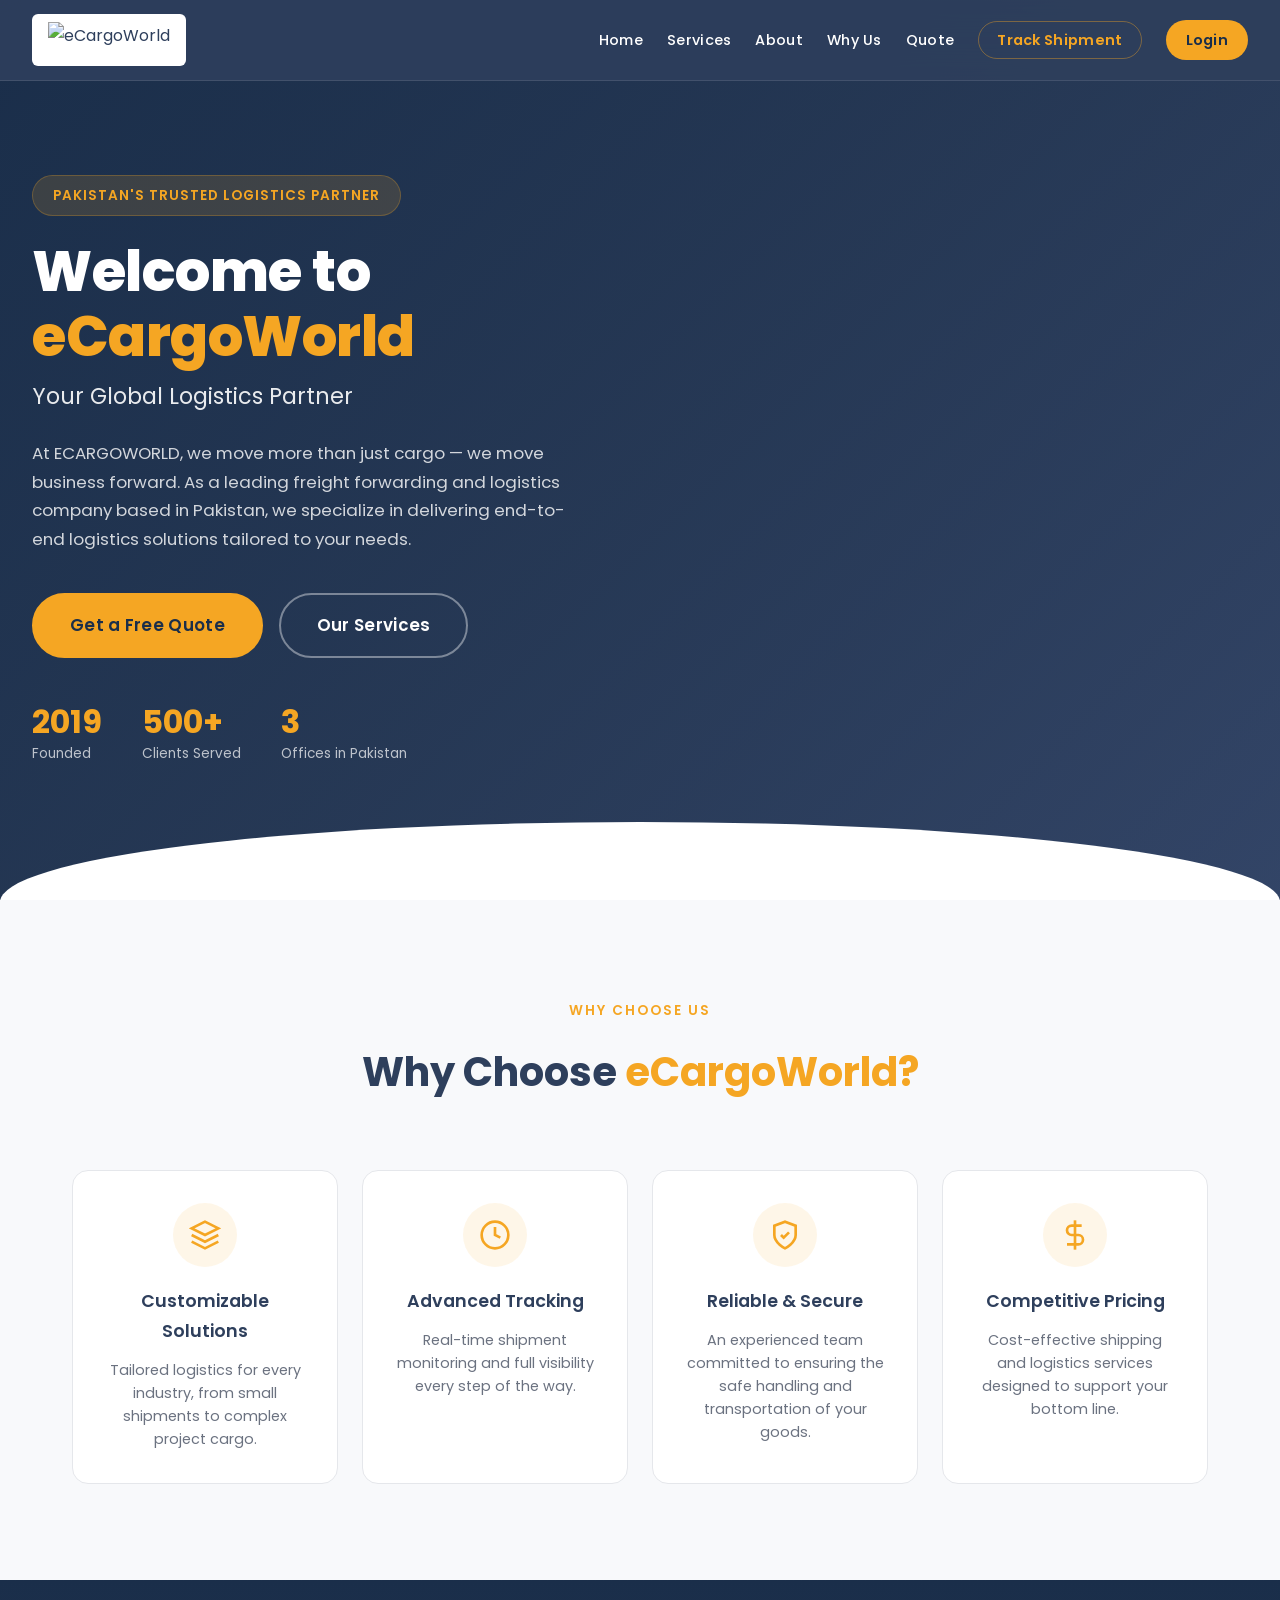
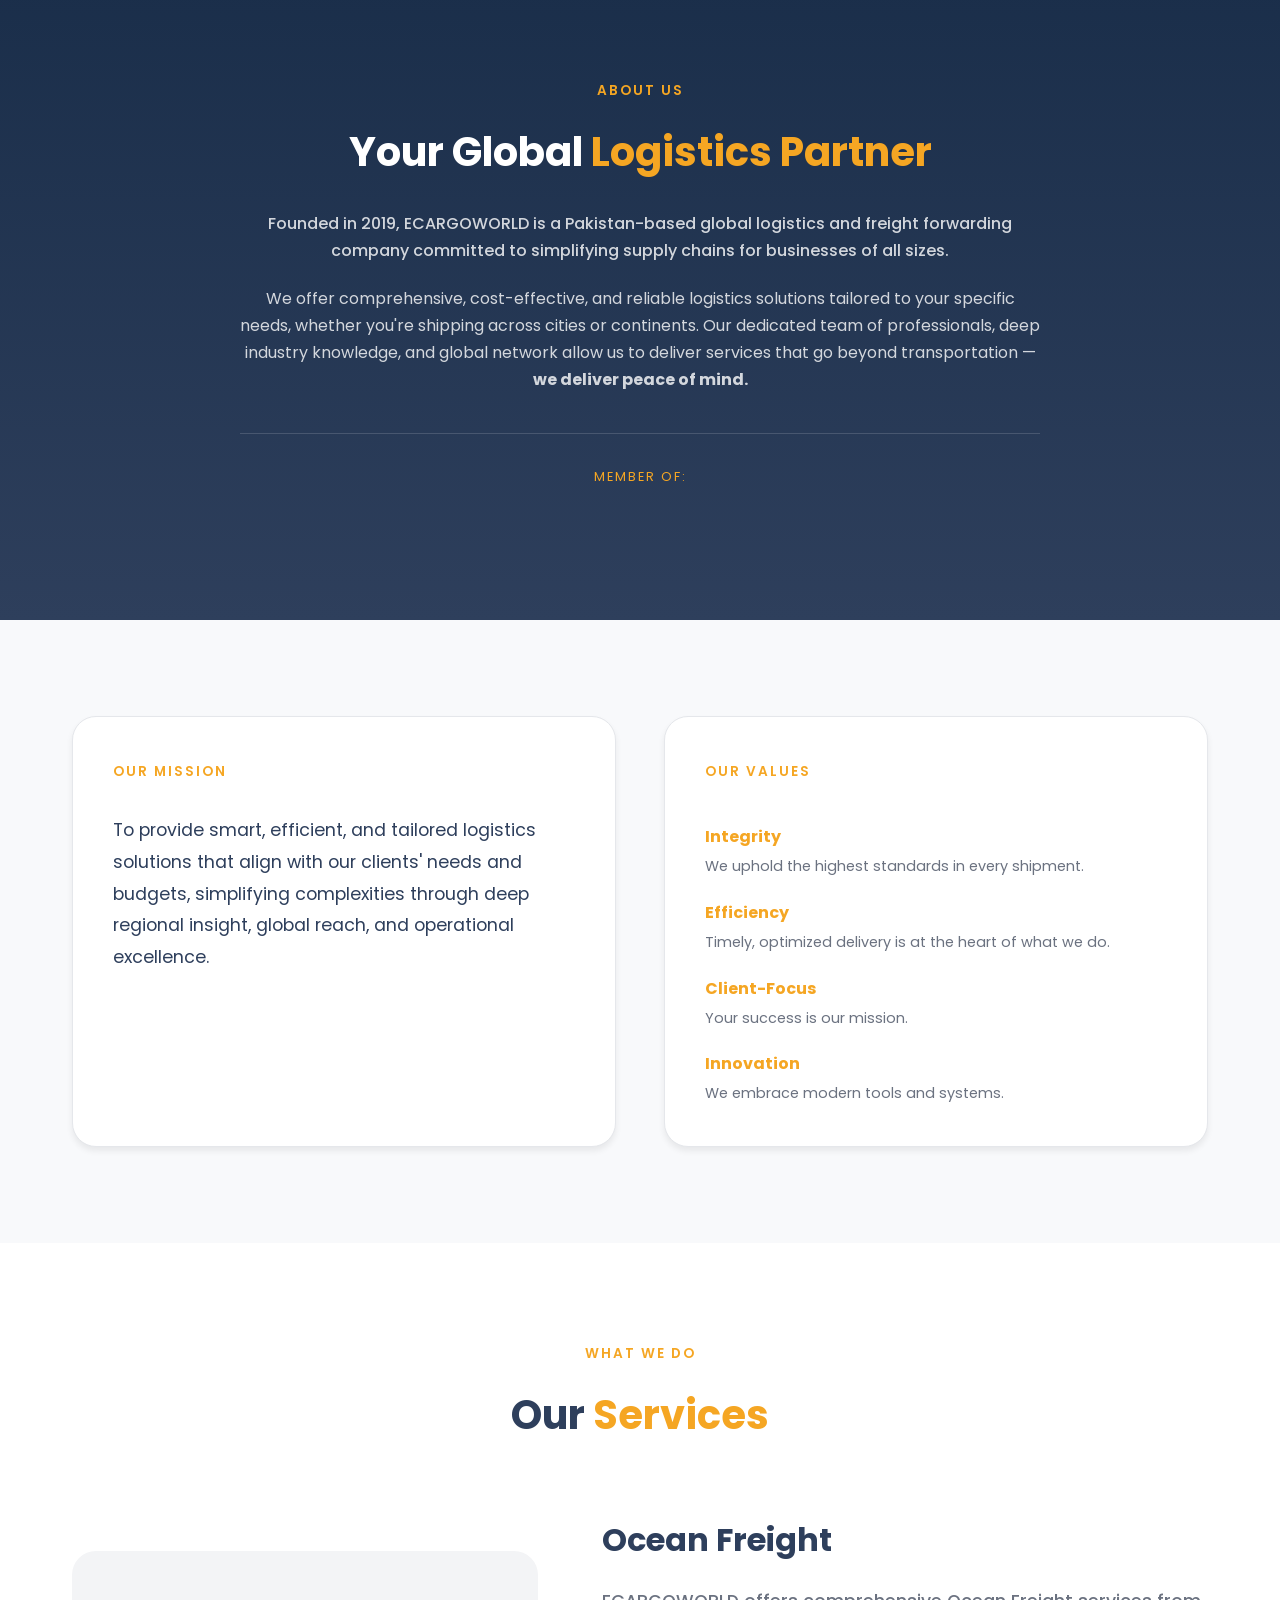
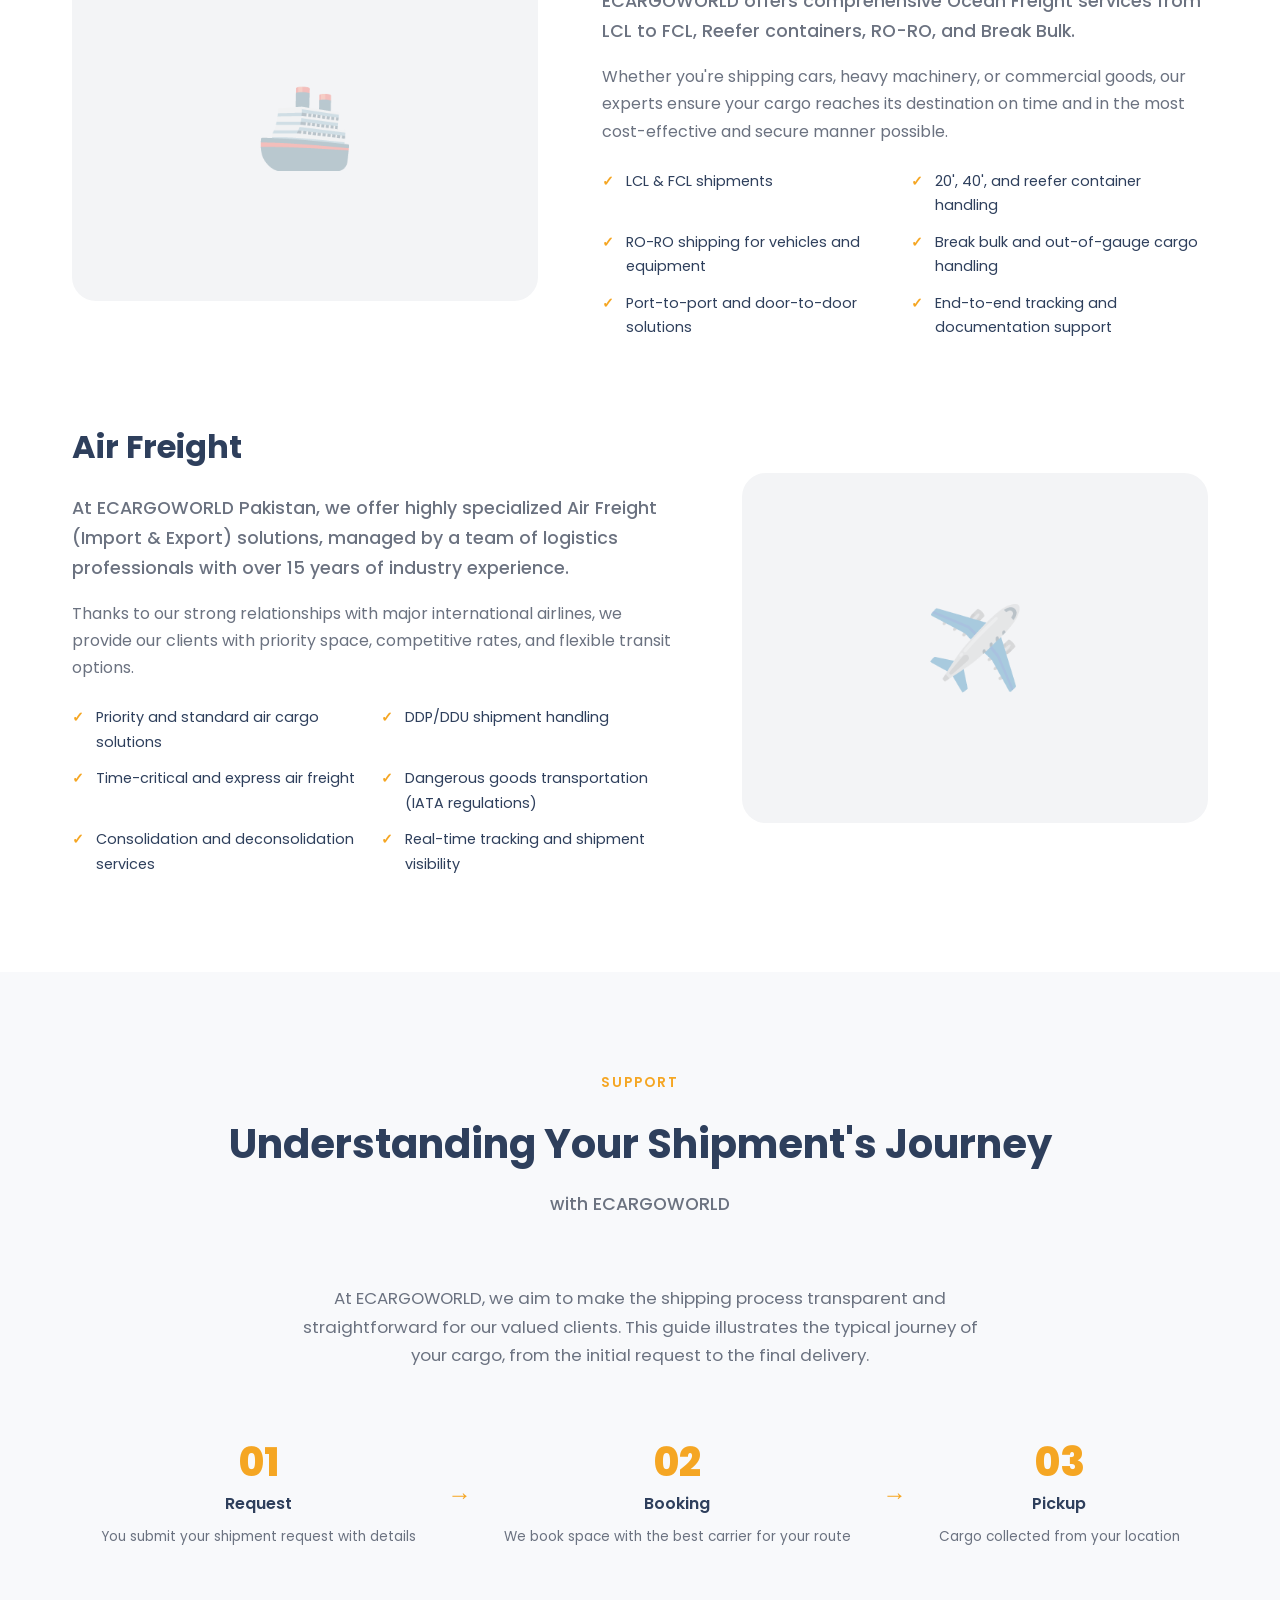
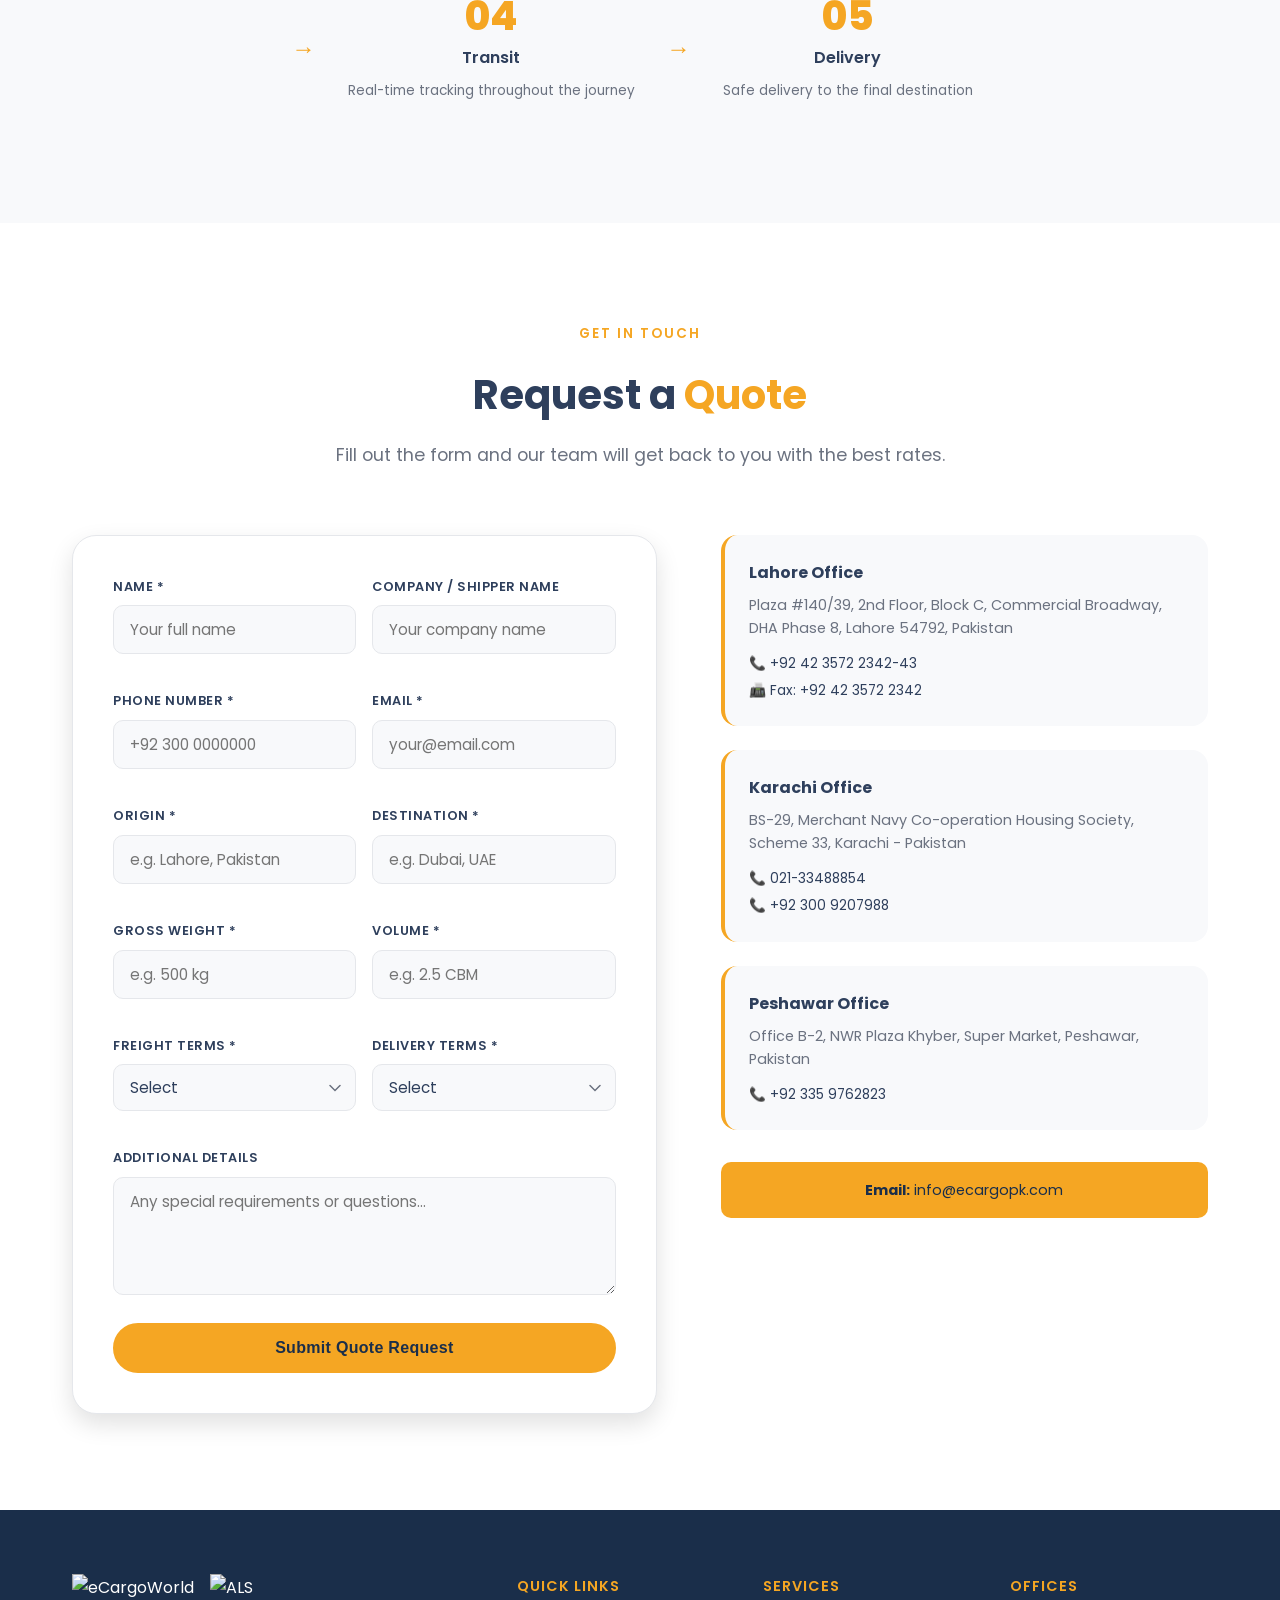
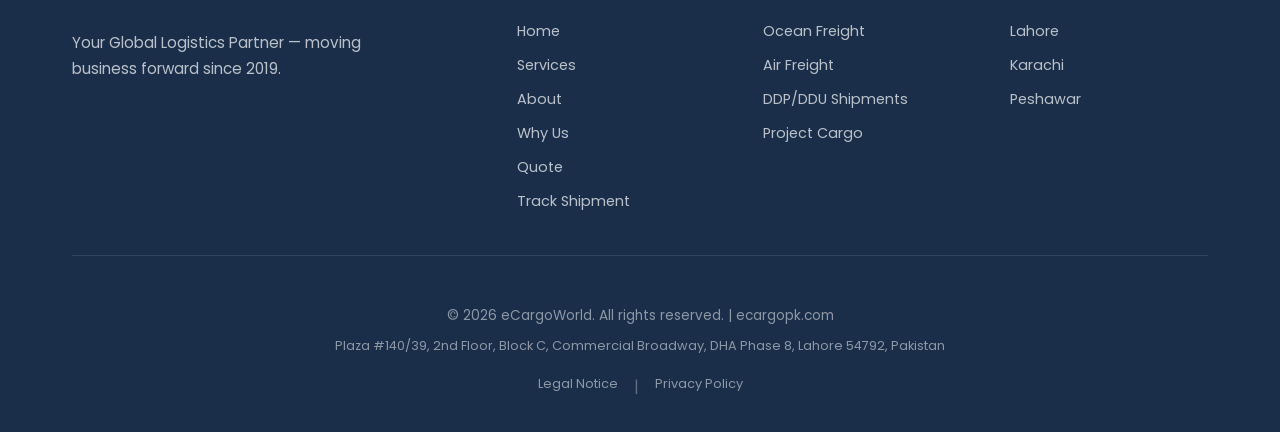
==== commit 5436d137: "Update index.html" ====
--- a/index.html
+++ b/index.html
@@ -53,7 +53,7 @@
                 </div>
             </div>
             <div class="hero-visual">
-                <div id="globeViz" style="width:450px;height:450px;"></div>
+                <div id="globeViz"></div>
             </div>
         </div>
         <div class="hero-arc"></div>
@@ -82,7 +82,6 @@
                 <div class="certifications" id="certificationsSection">
                     <span class="cert-label">Member of:</span>
                     <div class="cert-badges" id="certBadges"></div>
-                    <div class="cert-names" id="certNames"></div>
                 </div>
             </div>
         </div>
--- a/css/main.css
+++ b/css/main.css
@@ -40,8 +40,8 @@
 .navbar.scrolled { background: rgba(26, 46, 74, 0.98); box-shadow: var(--shadow-lg); }
 .nav-container { max-width: 1280px; margin: 0 auto; padding: 0 2rem; display: flex; align-items: center; justify-content: space-between; height: 80px; }
 .nav-logos { display: flex; align-items: center; }
-.logo { height: 52px; width: auto; object-fit: contain; }
-.logo-ecw { background: var(--white); padding: 6px 10px; border-radius: var(--radius-sm); }
+.logo { height: 52px; width: auto; max-width: 200px; object-fit: contain; }
+.logo-ecw { background: var(--white); padding: 8px 16px; border-radius: var(--radius-sm); }
 .nav-links { display: flex; list-style: none; gap: 1.5rem; align-items: center; }
 .nav-links a { color: var(--text-light); text-decoration: none; font-weight: 500; font-size: 0.9rem; letter-spacing: 0.3px; transition: var(--transition); position: relative; white-space: nowrap; }
 .nav-links a::after { content: ''; position: absolute; bottom: -4px; left: 0; width: 0; height: 2px; background: var(--accent); transition: var(--transition); }
@@ -49,7 +49,7 @@
 .nav-cta { background: var(--accent) !important; color: var(--primary-dark) !important; padding: 10px 20px !important; border-radius: 50px !important; font-weight: 600 !important; }
 .nav-cta:hover { background: var(--accent-light) !important; transform: translateY(-1px); box-shadow: 0 4px 15px rgba(245, 166, 35, 0.4); }
 .nav-cta::after { display: none !important; }
-.nav-track { color: var(--accent) !important; font-weight: 600 !important; border: 1px solid rgba(245,166,35,0.4); padding: 8px 18px !important; border-radius: 50px !important; transition: var(--transition) !important; }
+.nav-track { color: var(--accent) !important; font-weight: 600 !important; border: 1px solid rgba(245,166,35,0.4); padding: 8px 18px !important; border-radius: 50px !important; }
 .nav-track:hover { background: rgba(245,166,35,0.1) !important; border-color: var(--accent) !important; }
 .nav-track::after { display: none !important; }
 .mobile-toggle { display: none; flex-direction: column; gap: 5px; background: none; border: none; cursor: pointer; padding: 5px; }
@@ -77,7 +77,8 @@
 .stat-item { display: flex; flex-direction: column; }
 .stat-number { font-size: 2rem; font-weight: 700; color: var(--accent); line-height: 1; }
 .stat-label { font-size: 0.85rem; color: rgba(255,255,255,0.7); margin-top: 4px; }
-.hero-visual { display: flex; align-items: center; justify-content: center; width: 100%; height: 450px; }
+.hero-visual { display: flex; align-items: center; justify-content: center; min-height: 450px; }
+#globeViz { border-radius: 50%; overflow: hidden; }
 .hero-arc { position: absolute; bottom: -2px; left: 0; right: 0; height: 80px; background: var(--white); border-radius: 50% 50% 0 0 / 100% 100% 0 0; z-index: 3; }
 
 /* Sections */
@@ -107,13 +108,10 @@
 .certifications { margin-top: 2.5rem; padding-top: 2rem; border-top: 1px solid rgba(255,255,255,0.15); }
 .cert-label { display: block; font-size: 0.8rem; text-transform: uppercase; letter-spacing: 2px; color: var(--accent); margin-bottom: 1.5rem; }
 .cert-badges { display: flex; gap: 1.5rem; justify-content: center; flex-wrap: wrap; align-items: center; margin-bottom: 0.75rem; }
-.cert-logo-img { height: 45px; width: auto; object-fit: contain; filter: brightness(0) invert(1); opacity: 0.8; transition: var(--transition); }
+.cert-logo-img { height: 50px; width: auto; object-fit: contain; filter: brightness(0) invert(1); opacity: 0.85; transition: var(--transition); margin: 0 12px; }
 .cert-logo-img:hover { opacity: 1; }
-.cert-logo-img[src=""], .cert-logo-img:not([src]) { display: none; }
 .cert-names { display: flex; gap: 1.5rem; justify-content: center; flex-wrap: wrap; }
-.cert-names span { font-size: 0.8rem; color: rgba(255,255,255,0.5); letter-spacing: 1px; text-transform: uppercase; }
-.cert-logo-img[src]:not([src=""]) ~ .cert-names { display: none; }
-.cert-logo-img[src]:not([src=""]) { display: inline; }
+.cert-names span { font-size: 0.85rem; color: rgba(255,255,255,0.6); letter-spacing: 1px; text-transform: uppercase; font-weight: 500; }
 
 /* Mission & Values */
 .mission-section { background: var(--off-white); }
@@ -199,7 +197,7 @@
     .hero-subtext { max-width: 100%; }
     .hero-ctas { justify-content: center; }
     .hero-stats { justify-content: center; }
-    .hero-visual { height: 350px; }
+    .hero-visual { min-height: 350px; }
     .hero-headline { font-size: 2.5rem; }
     .why-grid { grid-template-columns: repeat(2, 1fr); }
     .service-block-content { grid-template-columns: 1fr; gap: 2rem; }
@@ -216,7 +214,8 @@
     .logo { height: 40px; }
     .why-grid { grid-template-columns: 1fr; }
     .hero-headline { font-size: 2rem; }
-    .hero-visual { height: 280px; }
+    .hero-visual { min-height: 280px; }
+    #globeViz { width: 280px !important; height: 280px !important; }
     .section-header h2 { font-size: 1.8rem; }
     .journey-steps { flex-direction: column; }
     .journey-arrow { transform: rotate(90deg); padding: 0.5rem 0; }
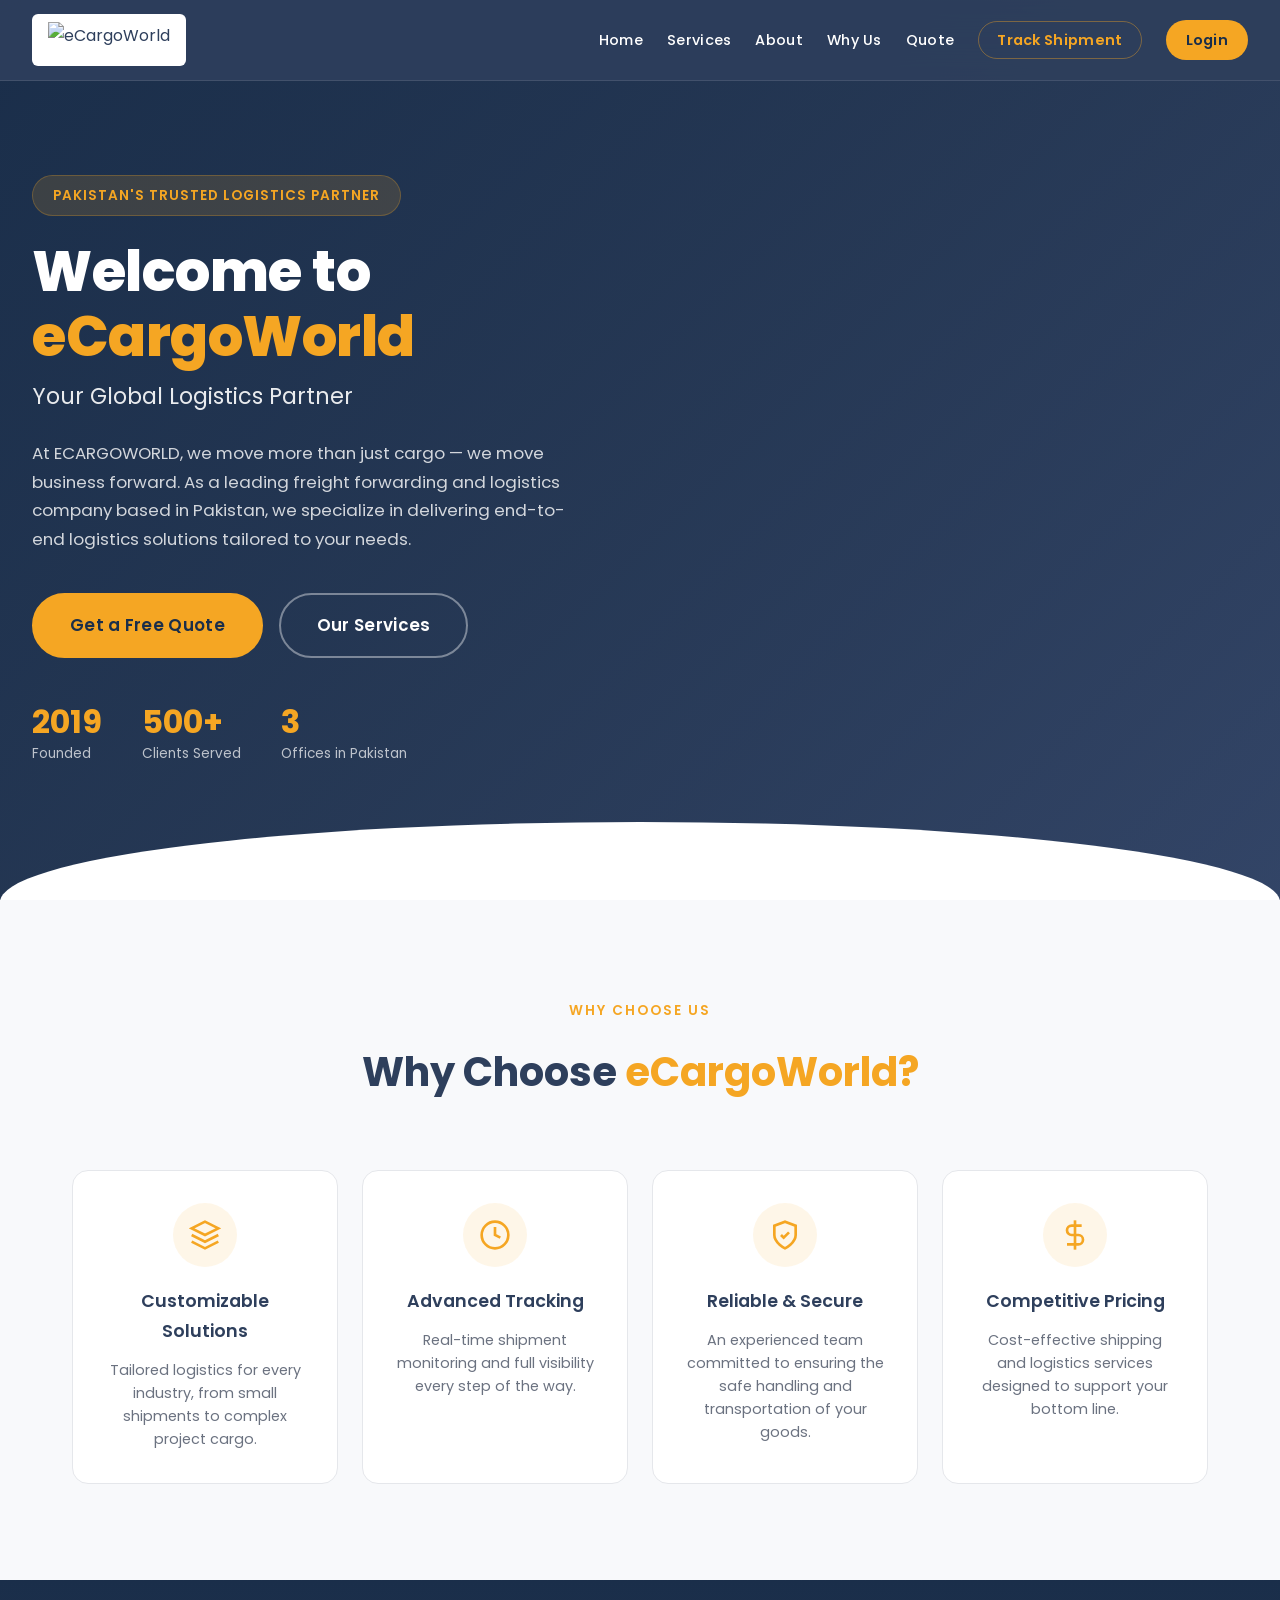
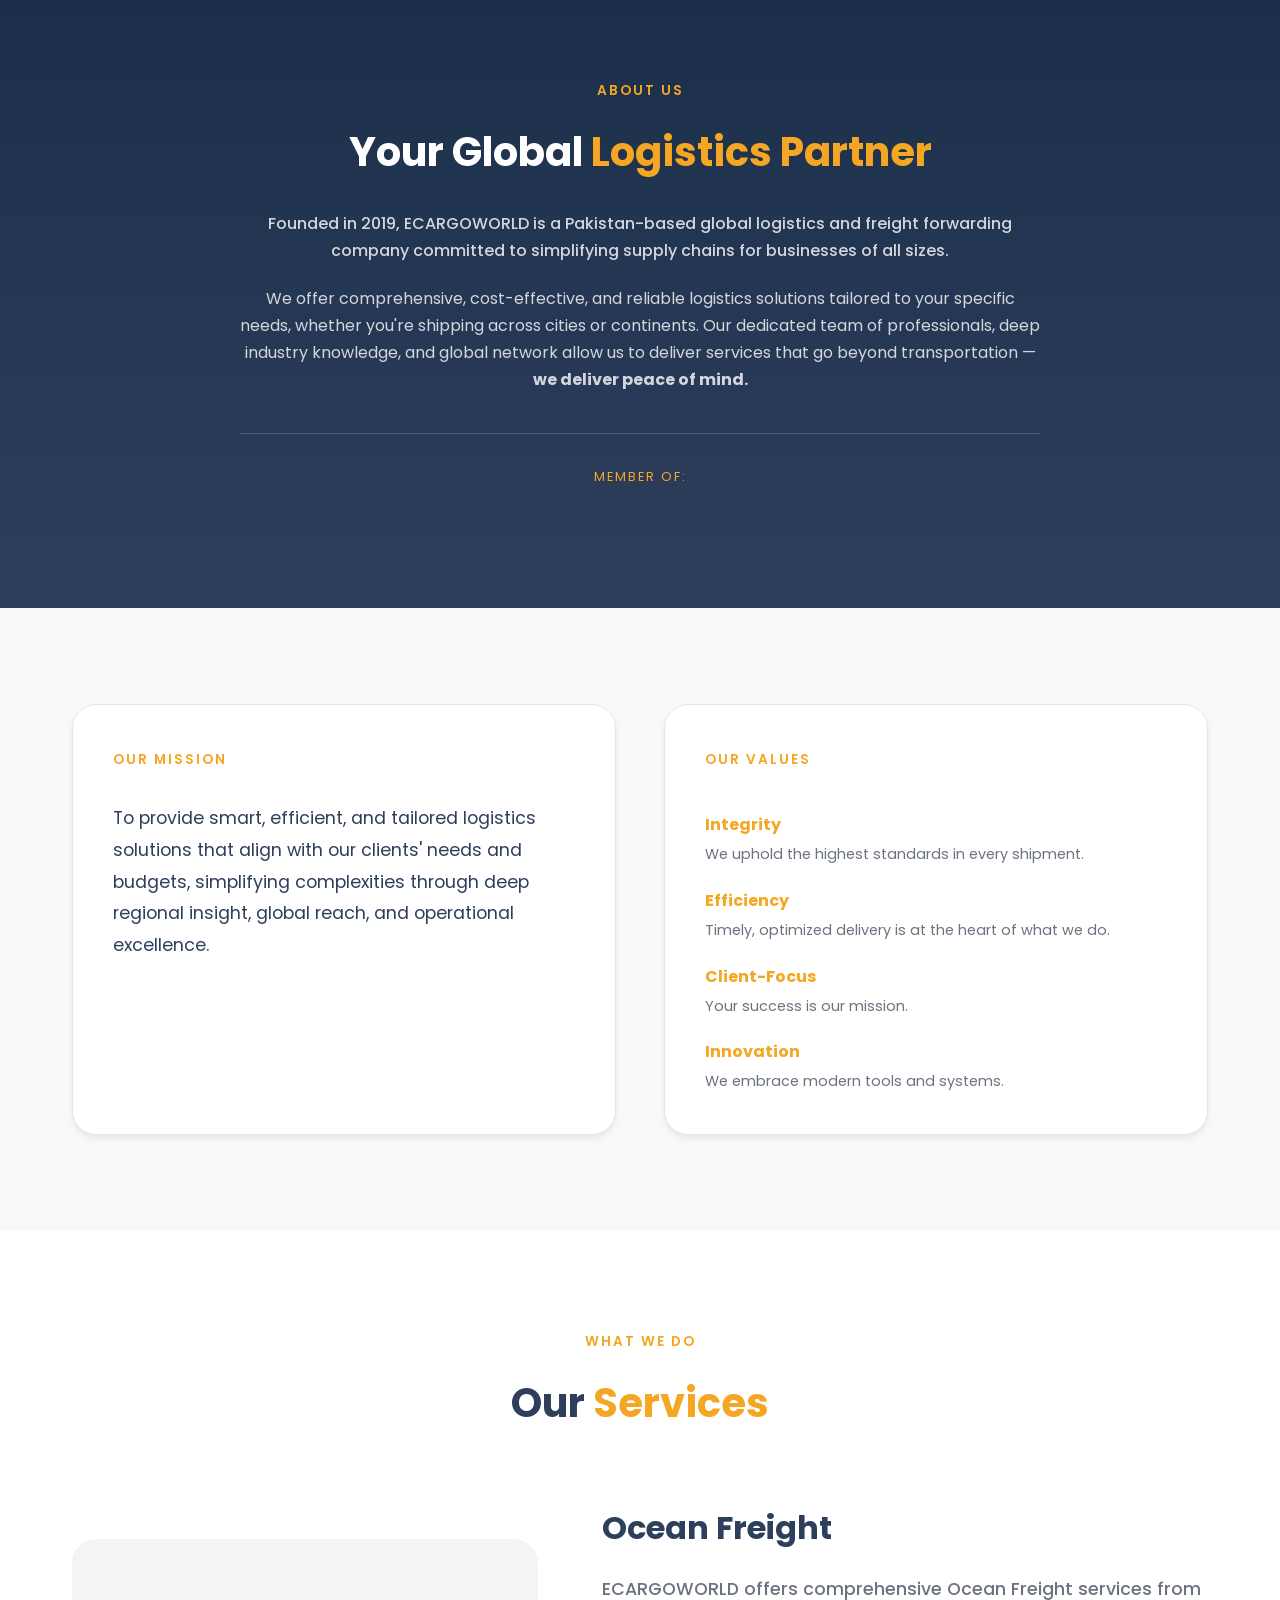
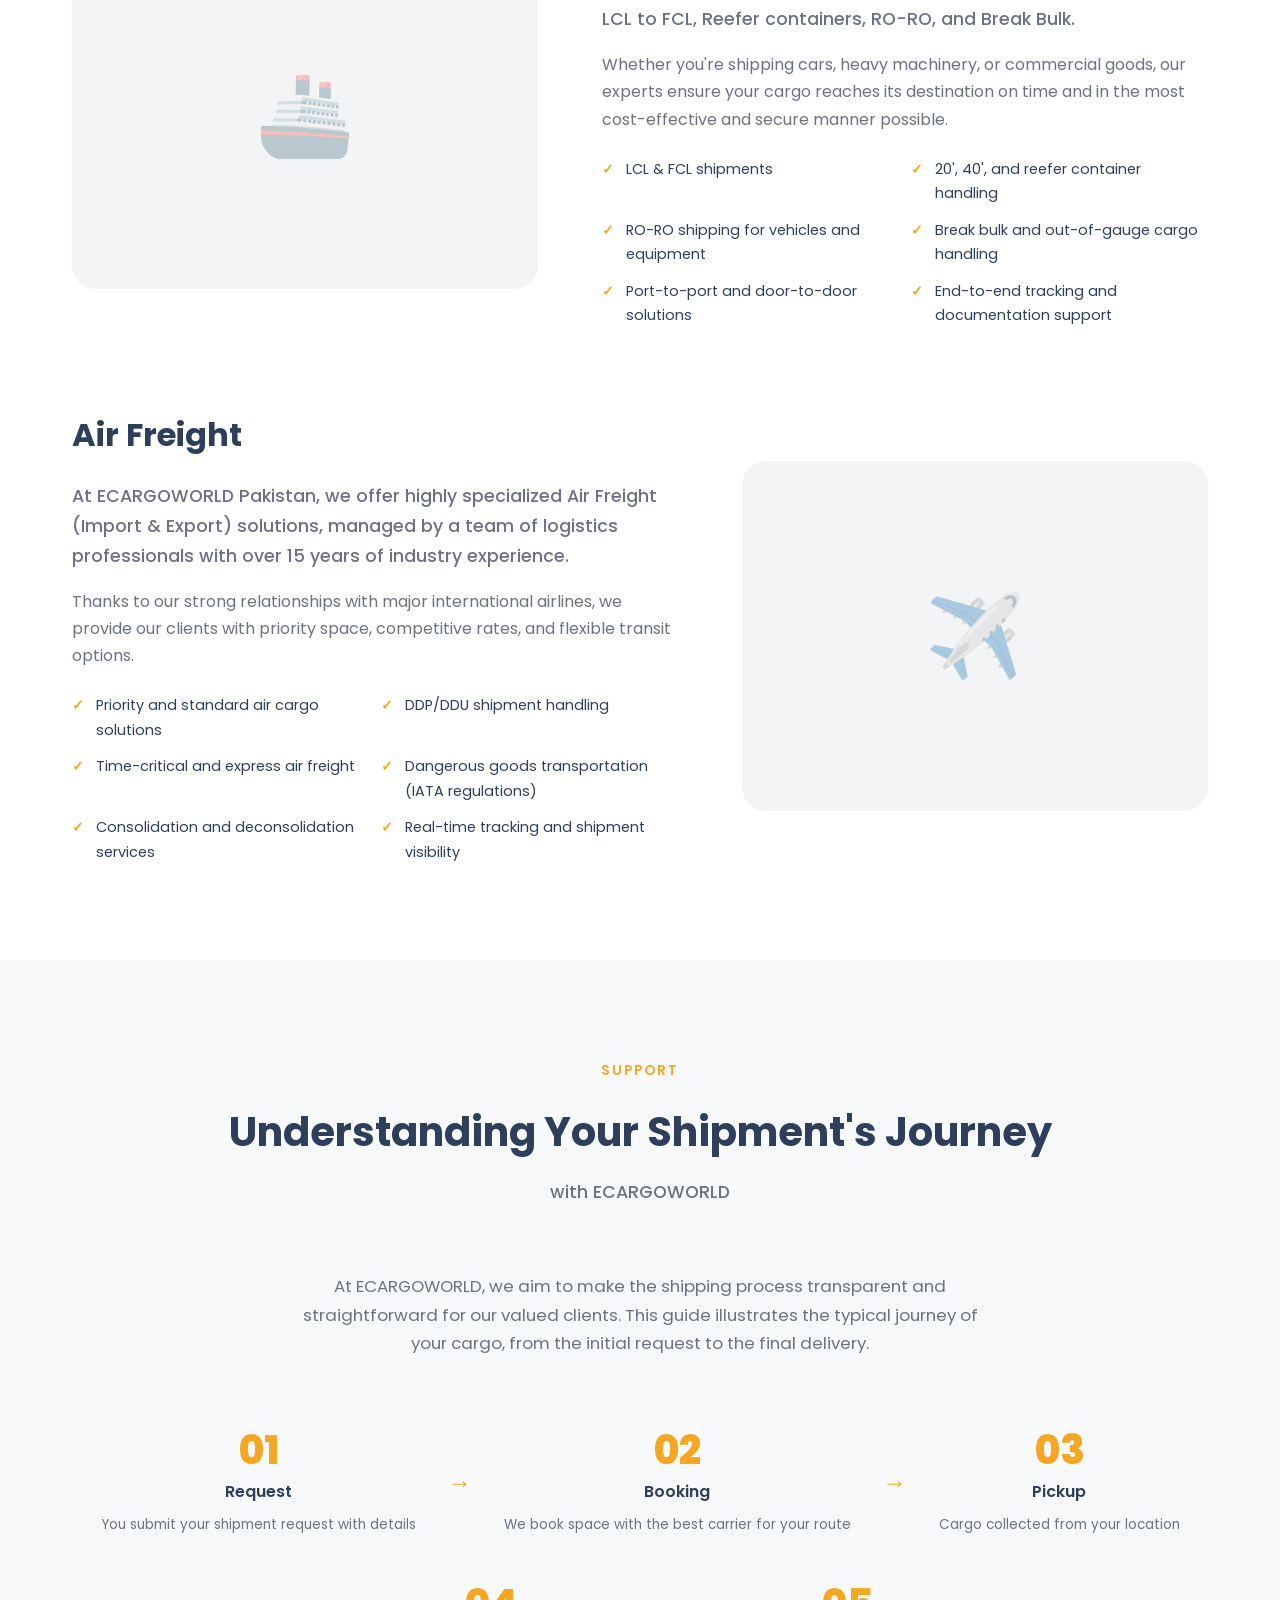
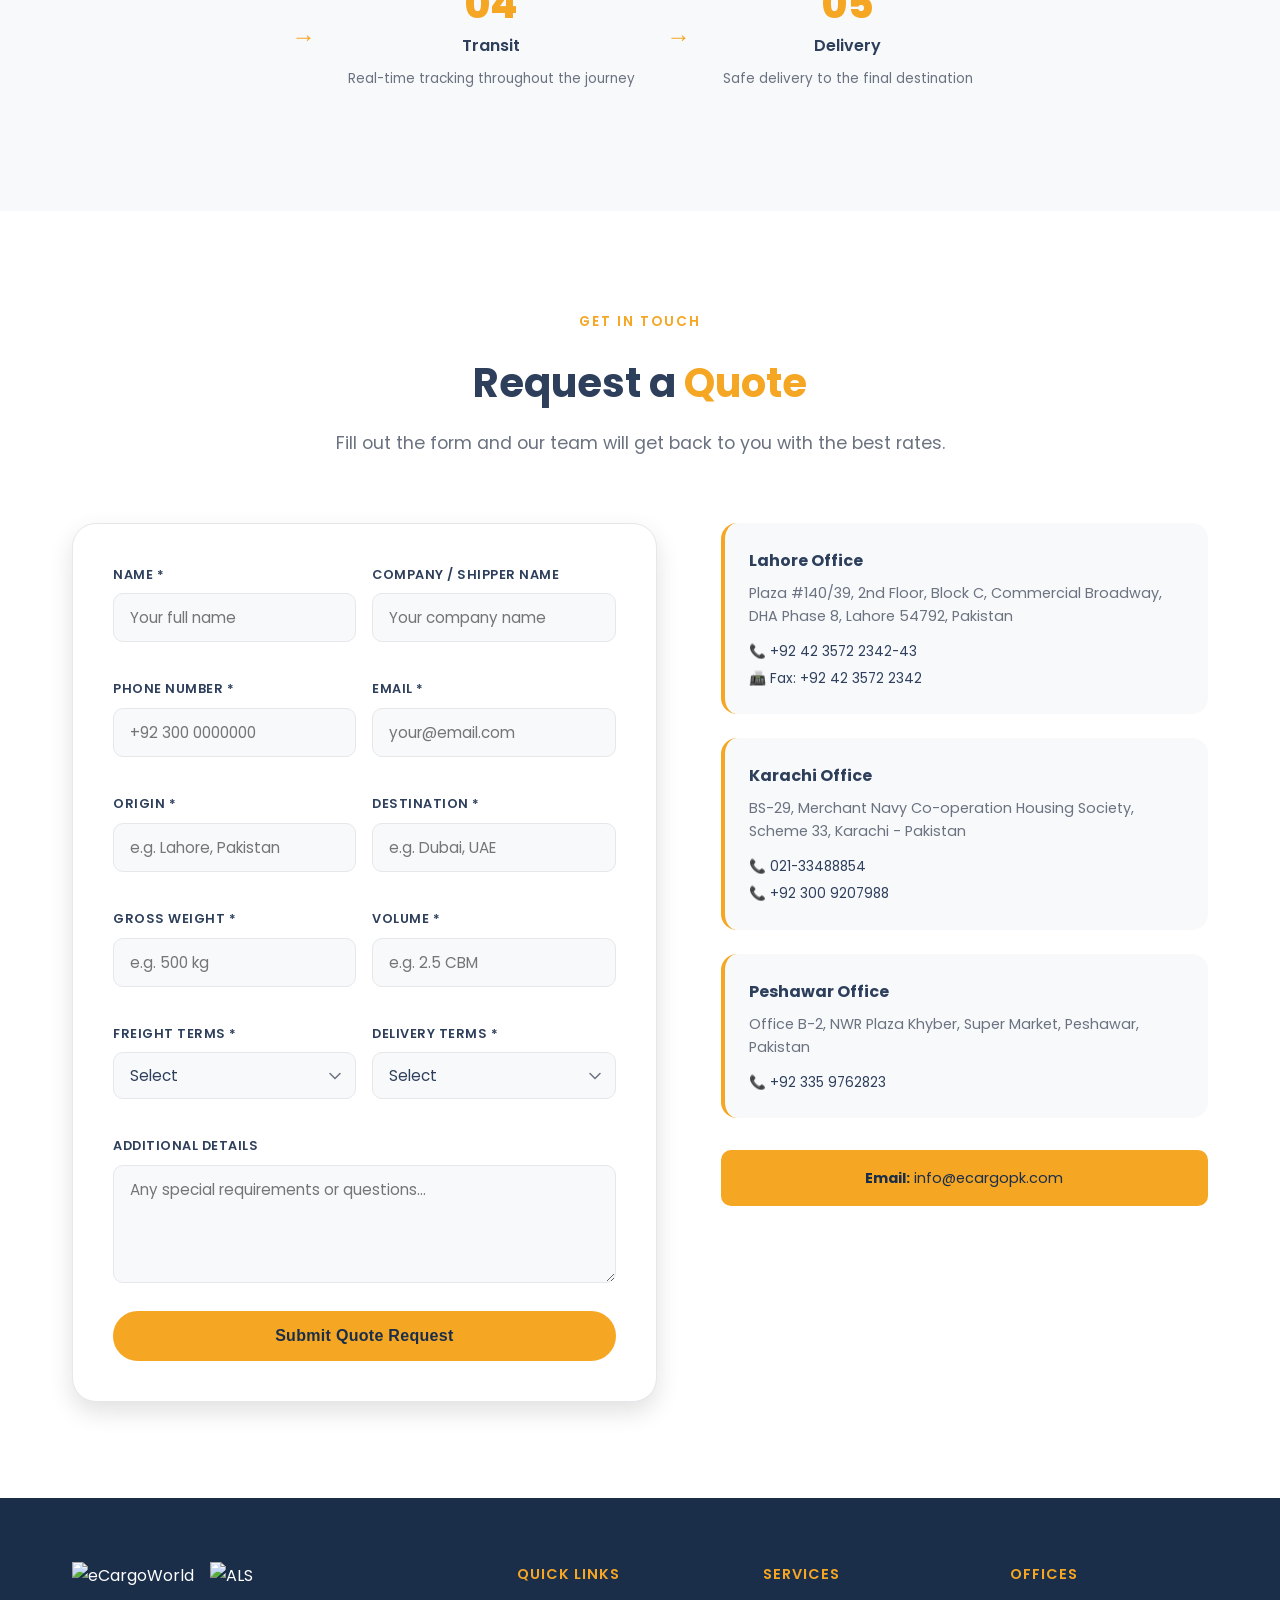
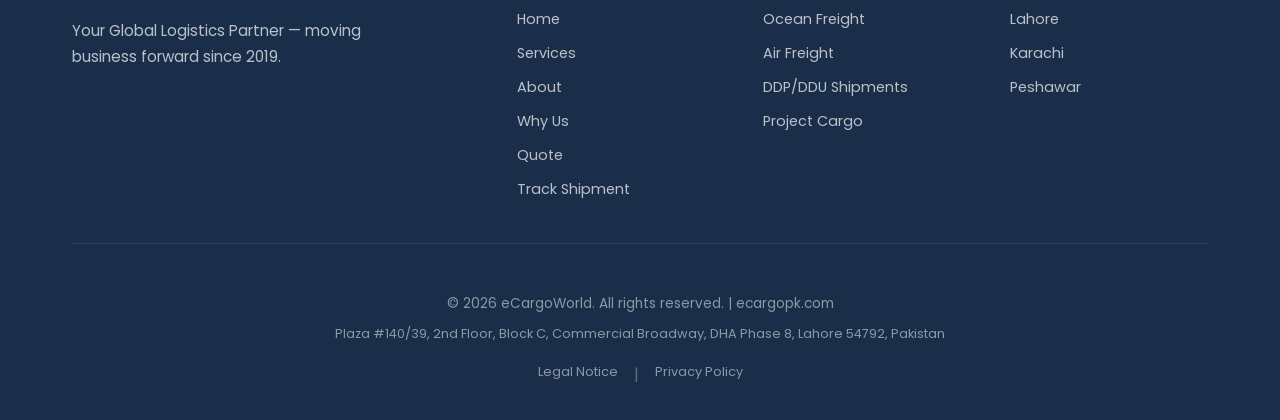
==== commit 1245634d: "Update index.html" ====
--- a/index.html
+++ b/index.html
@@ -11,7 +11,6 @@
     <link rel="stylesheet" href="css/main.css">
     <script src="https://cdn.jsdelivr.net/npm/@supabase/supabase-js@2/dist/umd/supabase.min.js"></script>
     <script src="js/supabase.js"></script>
-    <script src="https://cdn.jsdelivr.net/npm/globe.gl@2.32.2/dist/globe.gl.min.js"></script>
 </head>
 <body>
 
@@ -51,9 +50,6 @@
                     <div class="stat-item"><span class="stat-number">500+</span><span class="stat-label">Clients Served</span></div>
                     <div class="stat-item"><span class="stat-number">3</span><span class="stat-label">Offices in Pakistan</span></div>
                 </div>
-            </div>
-            <div class="hero-visual">
-                <div id="globeViz"></div>
             </div>
         </div>
         <div class="hero-arc"></div>
--- a/css/main.css
+++ b/css/main.css
@@ -77,8 +77,14 @@
 .stat-item { display: flex; flex-direction: column; }
 .stat-number { font-size: 2rem; font-weight: 700; color: var(--accent); line-height: 1; }
 .stat-label { font-size: 0.85rem; color: rgba(255,255,255,0.7); margin-top: 4px; }
-.hero-visual { display: flex; align-items: center; justify-content: center; min-height: 450px; }
-#globeViz { border-radius: 50%; overflow: hidden; }
+
+/* Hero Visual - Globe */
+.hero-visual { 
+    display: flex; align-items: center; justify-content: center; 
+    width: 100%; max-width: 500px; aspect-ratio: 1;
+    margin: 0 auto;
+}
+#globeViz { width: 100%; height: 100%; }
 .hero-arc { position: absolute; bottom: -2px; left: 0; right: 0; height: 80px; background: var(--white); border-radius: 50% 50% 0 0 / 100% 100% 0 0; z-index: 3; }
 
 /* Sections */
@@ -107,11 +113,9 @@
 .about-content p { font-size: 1rem; color: rgba(255,255,255,0.8); margin-bottom: 1.25rem; line-height: 1.7; }
 .certifications { margin-top: 2.5rem; padding-top: 2rem; border-top: 1px solid rgba(255,255,255,0.15); }
 .cert-label { display: block; font-size: 0.8rem; text-transform: uppercase; letter-spacing: 2px; color: var(--accent); margin-bottom: 1.5rem; }
-.cert-badges { display: flex; gap: 1.5rem; justify-content: center; flex-wrap: wrap; align-items: center; margin-bottom: 0.75rem; }
+.cert-badges { display: flex; gap: 1.5rem; justify-content: center; flex-wrap: wrap; align-items: center; }
 .cert-logo-img { height: 50px; width: auto; object-fit: contain; filter: brightness(0) invert(1); opacity: 0.85; transition: var(--transition); margin: 0 12px; }
 .cert-logo-img:hover { opacity: 1; }
-.cert-names { display: flex; gap: 1.5rem; justify-content: center; flex-wrap: wrap; }
-.cert-names span { font-size: 0.85rem; color: rgba(255,255,255,0.6); letter-spacing: 1px; text-transform: uppercase; font-weight: 500; }
 
 /* Mission & Values */
 .mission-section { background: var(--off-white); }
@@ -197,7 +201,7 @@
     .hero-subtext { max-width: 100%; }
     .hero-ctas { justify-content: center; }
     .hero-stats { justify-content: center; }
-    .hero-visual { min-height: 350px; }
+    .hero-visual { max-width: 380px; }
     .hero-headline { font-size: 2.5rem; }
     .why-grid { grid-template-columns: repeat(2, 1fr); }
     .service-block-content { grid-template-columns: 1fr; gap: 2rem; }
@@ -214,14 +218,12 @@
     .logo { height: 40px; }
     .why-grid { grid-template-columns: 1fr; }
     .hero-headline { font-size: 2rem; }
-    .hero-visual { min-height: 280px; }
-    #globeViz { width: 280px !important; height: 280px !important; }
+    .hero-visual { max-width: 280px; }
     .section-header h2 { font-size: 1.8rem; }
     .journey-steps { flex-direction: column; }
     .journey-arrow { transform: rotate(90deg); padding: 0.5rem 0; }
     .contact-form .form-row { grid-template-columns: 1fr; }
     .service-feature-list { grid-template-columns: 1fr; }
     .footer-top { grid-template-columns: 1fr; gap: 2rem; }
-    .cert-badges { gap: 1rem; }
     .cert-logo-img { height: 35px; }
 }
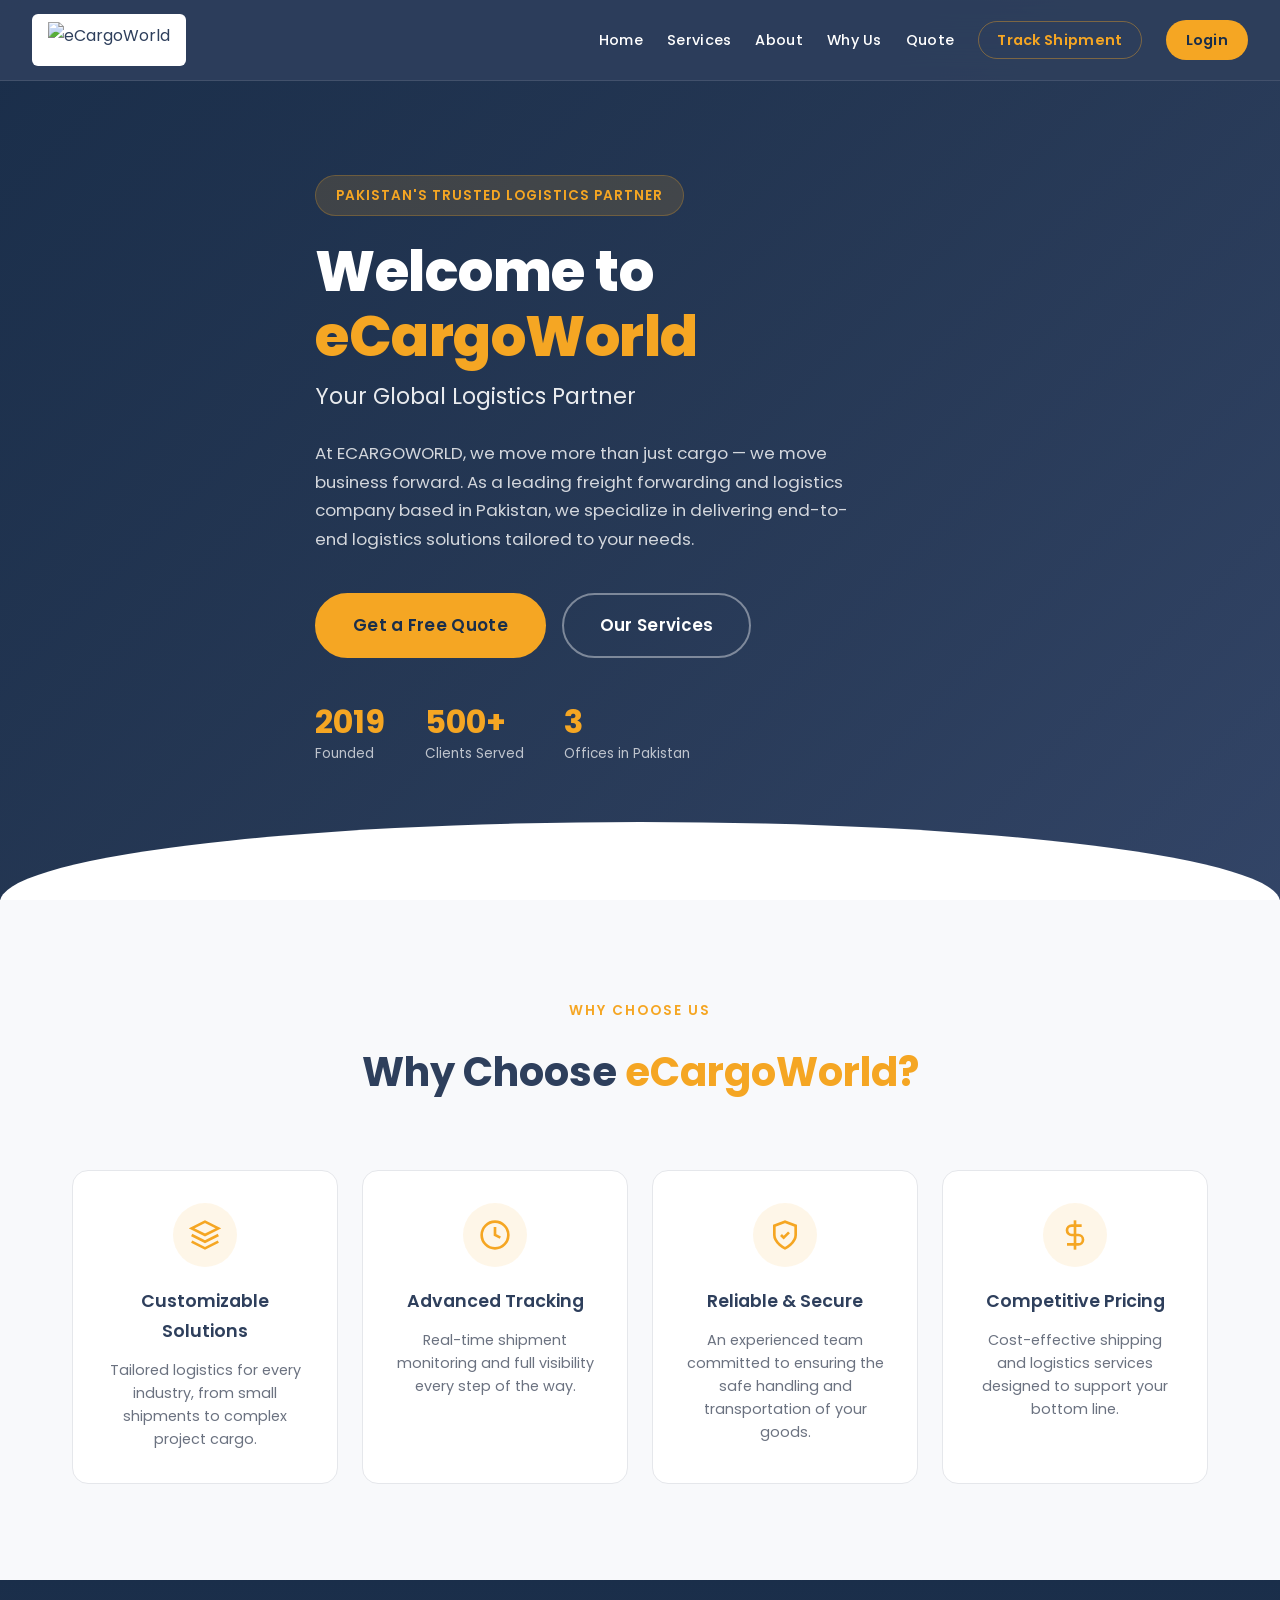
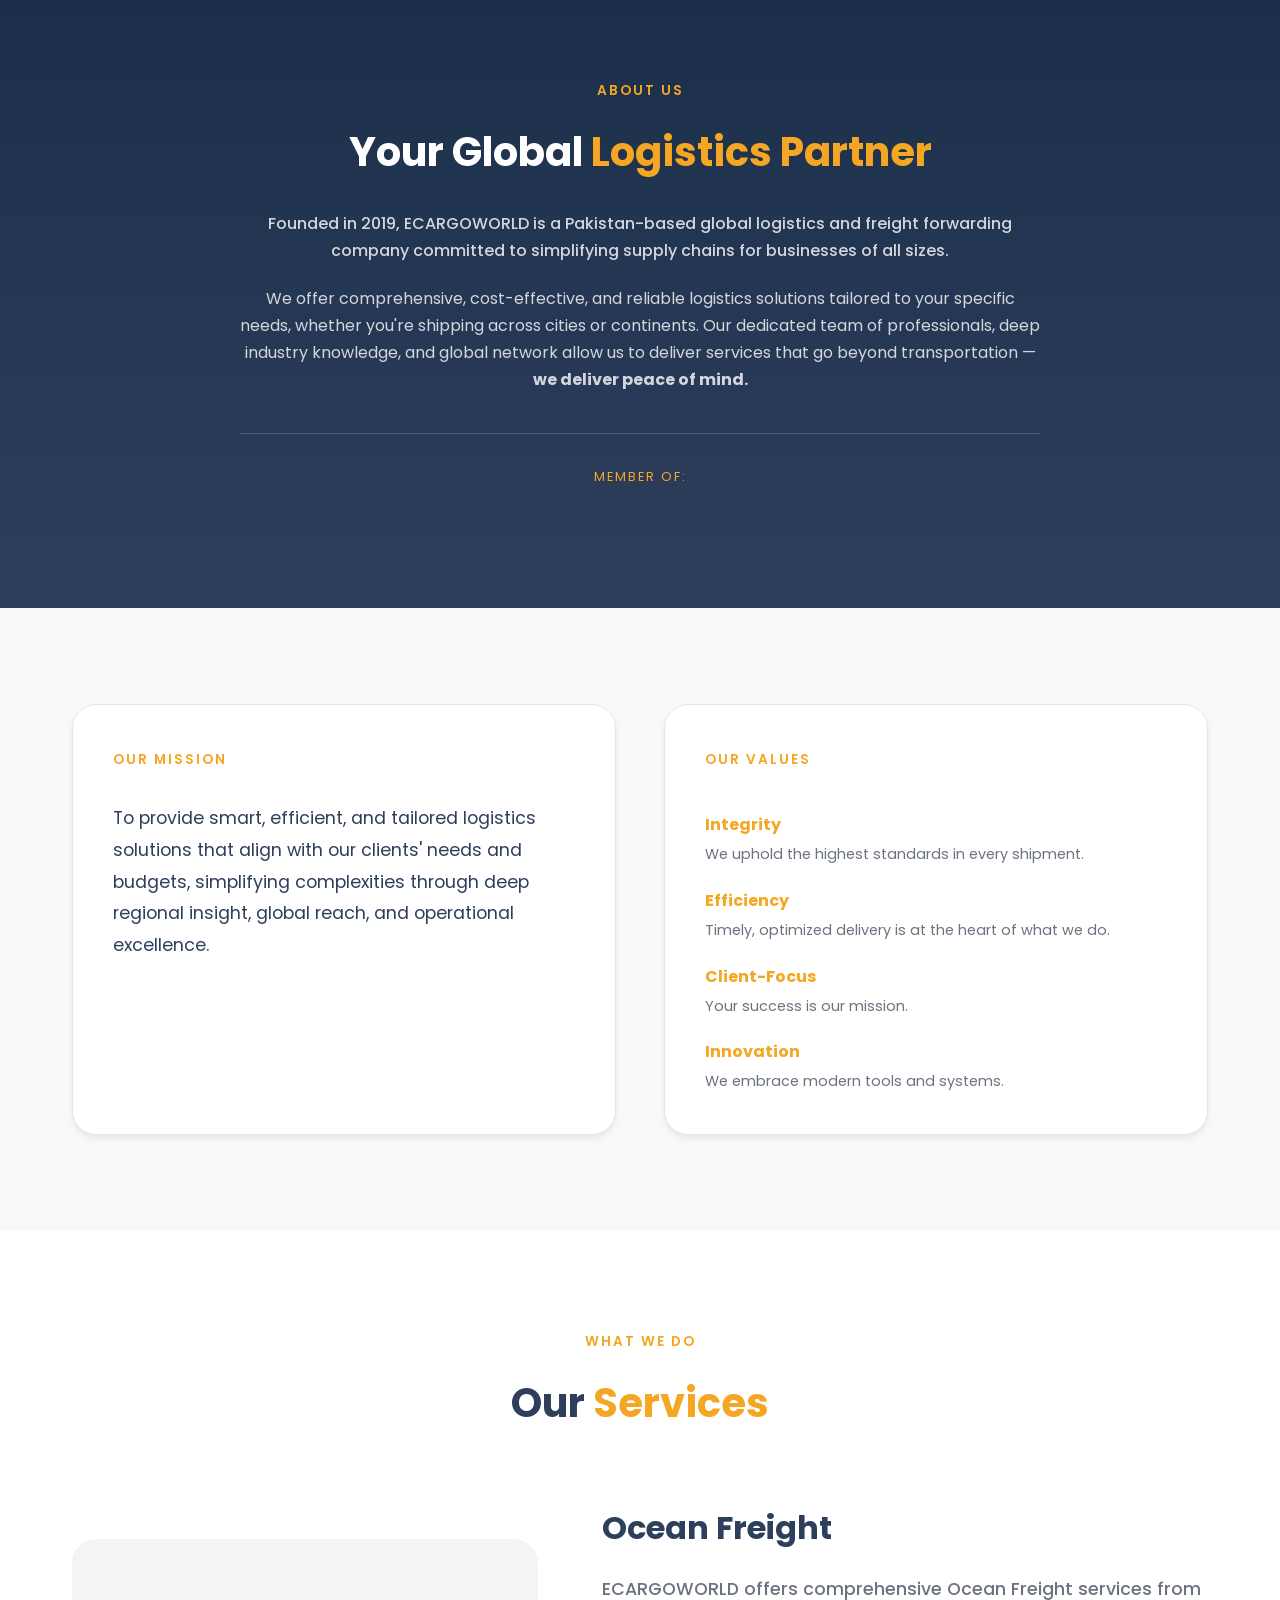
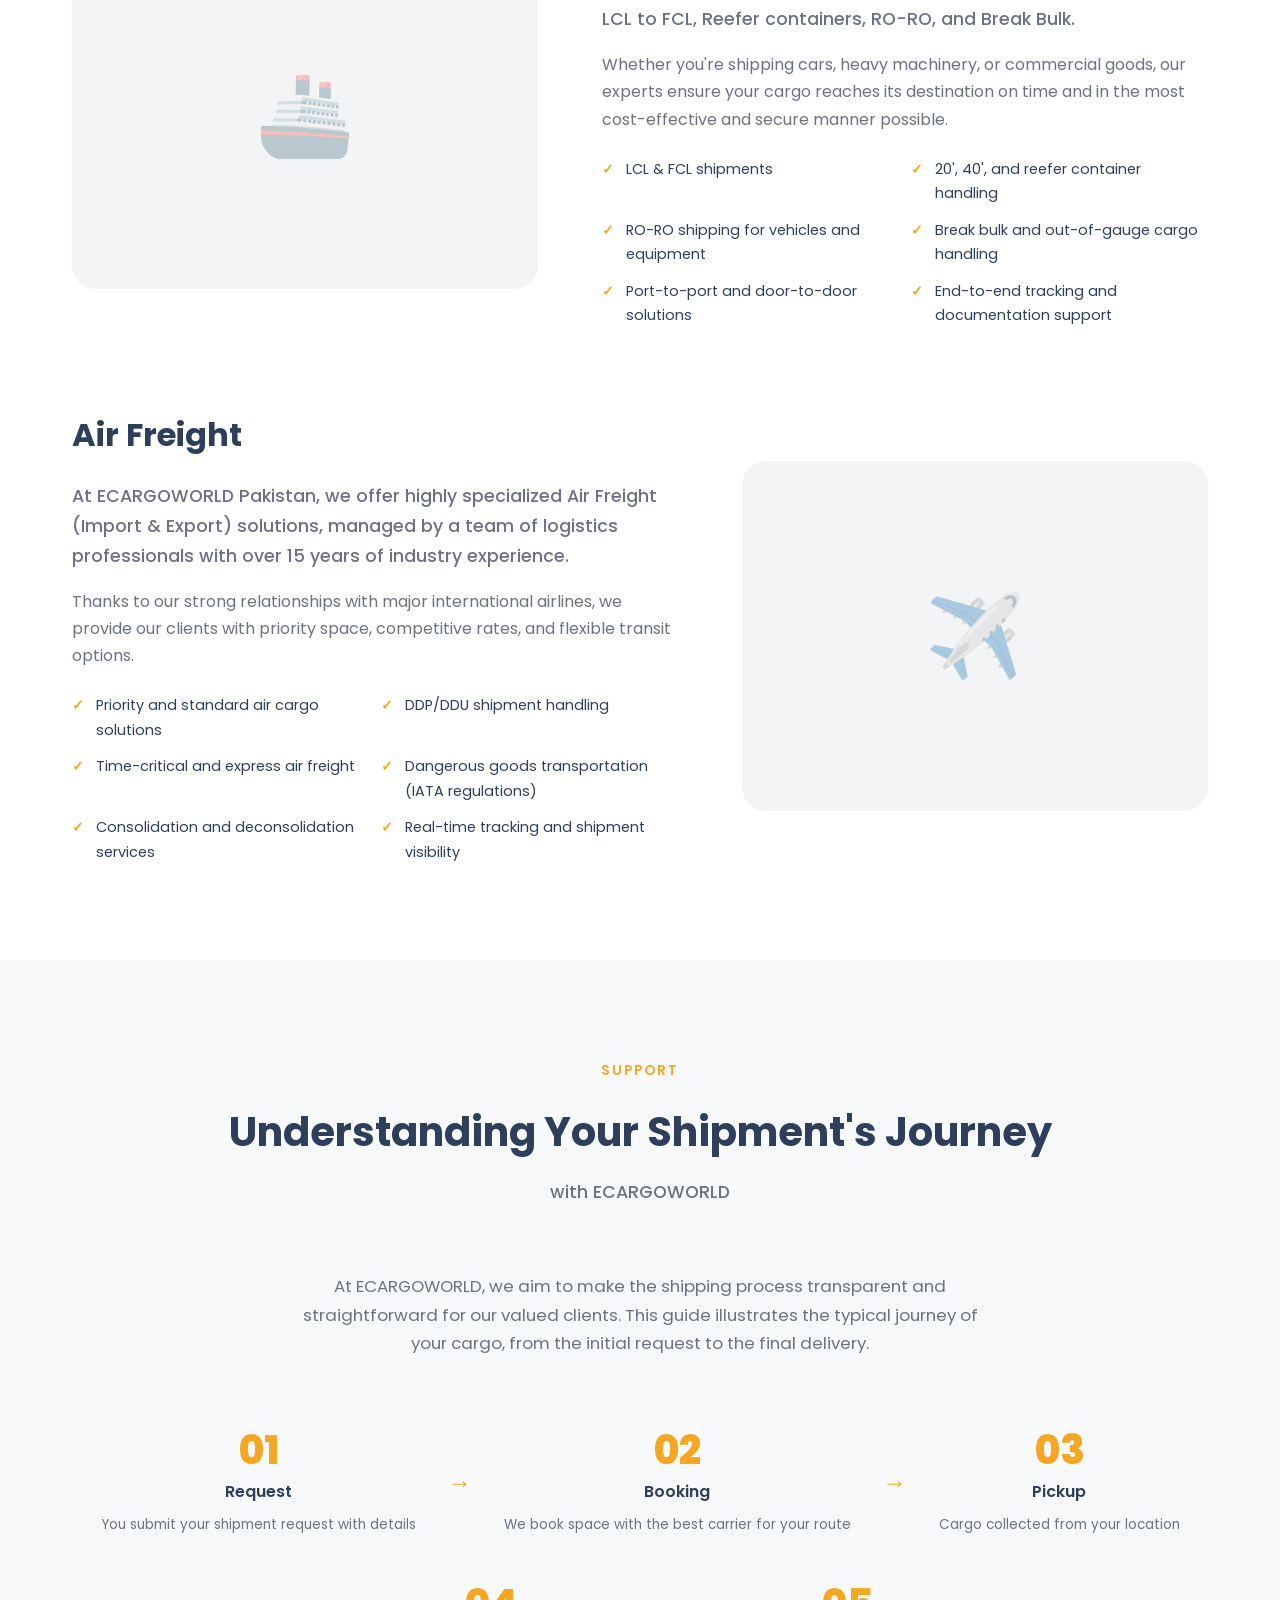
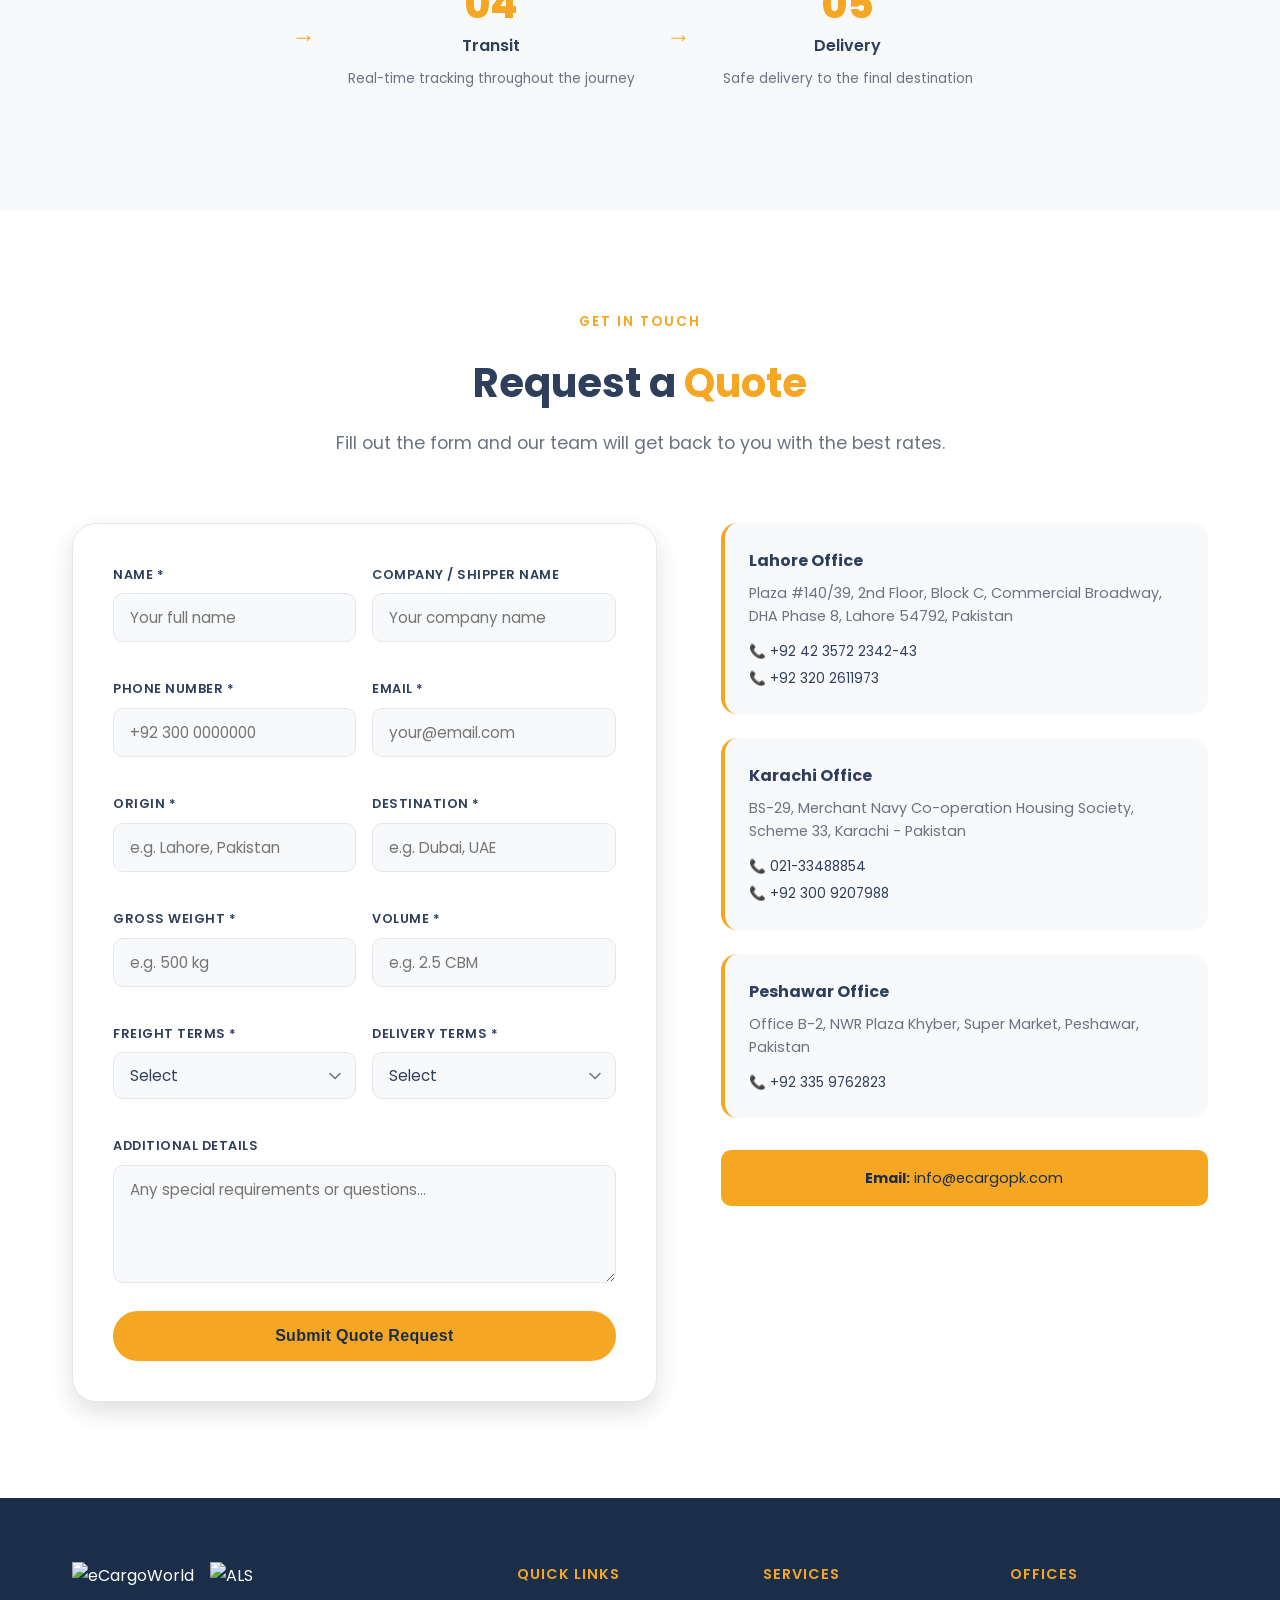
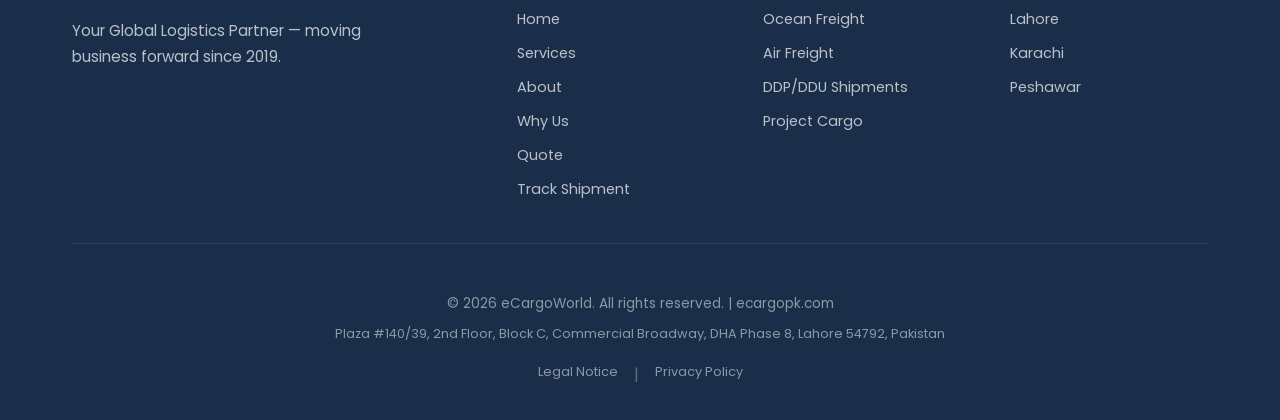
==== commit e77f57b9: "Update Lahore Office contact number" ====
--- a/index.html
+++ b/index.html
@@ -134,7 +134,7 @@
                     </form>
                 </div>
                 <div class="offices-wrap">
-                    <div class="office-card"><h4>Lahore Office</h4><p class="office-address">Plaza #140/39, 2nd Floor, Block C, Commercial Broadway, DHA Phase 8, Lahore 54792, Pakistan</p><div class="office-contact"><span>📞 +92 42 3572 2342-43</span><span>📠 Fax: +92 42 3572 2342</span></div></div>
+                   <div class="office-card"><h4>Lahore Office</h4><p class="office-address">Plaza #140/39, 2nd Floor, Block C, Commercial Broadway, DHA Phase 8, Lahore 54792, Pakistan</p><div class="office-contact"><span>📞 +92 42 3572 2342-43</span><span>📞 +92 320 2611973</span></div></div>
                     <div class="office-card"><h4>Karachi Office</h4><p class="office-address">BS-29, Merchant Navy Co-operation Housing Society, Scheme 33, Karachi - Pakistan</p><div class="office-contact"><span>📞 021-33488854</span><span>📞 +92 300 9207988</span></div></div>
                     <div class="office-card"><h4>Peshawar Office</h4><p class="office-address">Office B-2, NWR Plaza Khyber, Super Market, Peshawar, Pakistan</p><div class="office-contact"><span>📞 +92 335 9762823</span></div></div>
                     <div class="office-email"><strong>Email:</strong> info@ecargopk.com</div>
--- a/css/main.css
+++ b/css/main.css
@@ -59,7 +59,8 @@
 .hero { position: relative; min-height: 100vh; background: linear-gradient(135deg, var(--primary-dark) 0%, var(--primary) 50%, var(--primary-light) 100%); display: flex; align-items: center; overflow: hidden; }
 .hero-bg-image { position: absolute; inset: 0; background-size: cover; background-position: center; opacity: 0.3; z-index: 0; }
 .hero-bg-overlay { position: absolute; inset: 0; background: linear-gradient(135deg, rgba(26,46,74,0.85) 0%, rgba(46,63,92,0.7) 100%); z-index: 1; }
-.hero-container { max-width: 1280px; margin: 0 auto; padding: 120px 2rem 80px; display: grid; grid-template-columns: 1fr 1fr; gap: 4rem; align-items: center; position: relative; z-index: 2; }
+.hero-container { max-width: 1280px; margin: 0 auto; padding: 120px 2rem 80px; position: relative; z-index: 2; }
+.hero-content { max-width: 650px; }
 .hero-tag { display: inline-block; background: rgba(245, 166, 35, 0.15); color: var(--accent); padding: 8px 20px; border-radius: 50px; font-size: 0.85rem; font-weight: 600; letter-spacing: 1px; text-transform: uppercase; margin-bottom: 1.5rem; border: 1px solid rgba(245, 166, 35, 0.25); }
 .hero-headline { font-size: 3.5rem; font-weight: 800; line-height: 1.15; color: var(--text-light); margin-bottom: 0.5rem; letter-spacing: -0.5px; }
 .hero-subtitle { font-size: 1.4rem; color: rgba(255,255,255,0.9); font-weight: 400; margin-bottom: 1.5rem; }
@@ -77,14 +78,6 @@
 .stat-item { display: flex; flex-direction: column; }
 .stat-number { font-size: 2rem; font-weight: 700; color: var(--accent); line-height: 1; }
 .stat-label { font-size: 0.85rem; color: rgba(255,255,255,0.7); margin-top: 4px; }
-
-/* Hero Visual - Globe */
-.hero-visual { 
-    display: flex; align-items: center; justify-content: center; 
-    width: 100%; max-width: 500px; aspect-ratio: 1;
-    margin: 0 auto;
-}
-#globeViz { width: 100%; height: 100%; }
 .hero-arc { position: absolute; bottom: -2px; left: 0; right: 0; height: 80px; background: var(--white); border-radius: 50% 50% 0 0 / 100% 100% 0 0; z-index: 3; }
 
 /* Sections */
@@ -114,7 +107,7 @@
 .certifications { margin-top: 2.5rem; padding-top: 2rem; border-top: 1px solid rgba(255,255,255,0.15); }
 .cert-label { display: block; font-size: 0.8rem; text-transform: uppercase; letter-spacing: 2px; color: var(--accent); margin-bottom: 1.5rem; }
 .cert-badges { display: flex; gap: 1.5rem; justify-content: center; flex-wrap: wrap; align-items: center; }
-.cert-logo-img { height: 50px; width: auto; object-fit: contain; filter: brightness(0) invert(1); opacity: 0.85; transition: var(--transition); margin: 0 12px; }
+.cert-logo-img { height: 50px; width: auto; object-fit: contain; opacity: 0.9; transition: var(--transition); margin: 0 12px; }
 .cert-logo-img:hover { opacity: 1; }
 
 /* Mission & Values */
@@ -197,11 +190,6 @@
 
 /* Responsive */
 @media (max-width: 1024px) {
-    .hero-container { grid-template-columns: 1fr; text-align: center; gap: 2rem; }
-    .hero-subtext { max-width: 100%; }
-    .hero-ctas { justify-content: center; }
-    .hero-stats { justify-content: center; }
-    .hero-visual { max-width: 380px; }
     .hero-headline { font-size: 2.5rem; }
     .why-grid { grid-template-columns: repeat(2, 1fr); }
     .service-block-content { grid-template-columns: 1fr; gap: 2rem; }
@@ -218,7 +206,6 @@
     .logo { height: 40px; }
     .why-grid { grid-template-columns: 1fr; }
     .hero-headline { font-size: 2rem; }
-    .hero-visual { max-width: 280px; }
     .section-header h2 { font-size: 1.8rem; }
     .journey-steps { flex-direction: column; }
     .journey-arrow { transform: rotate(90deg); padding: 0.5rem 0; }
